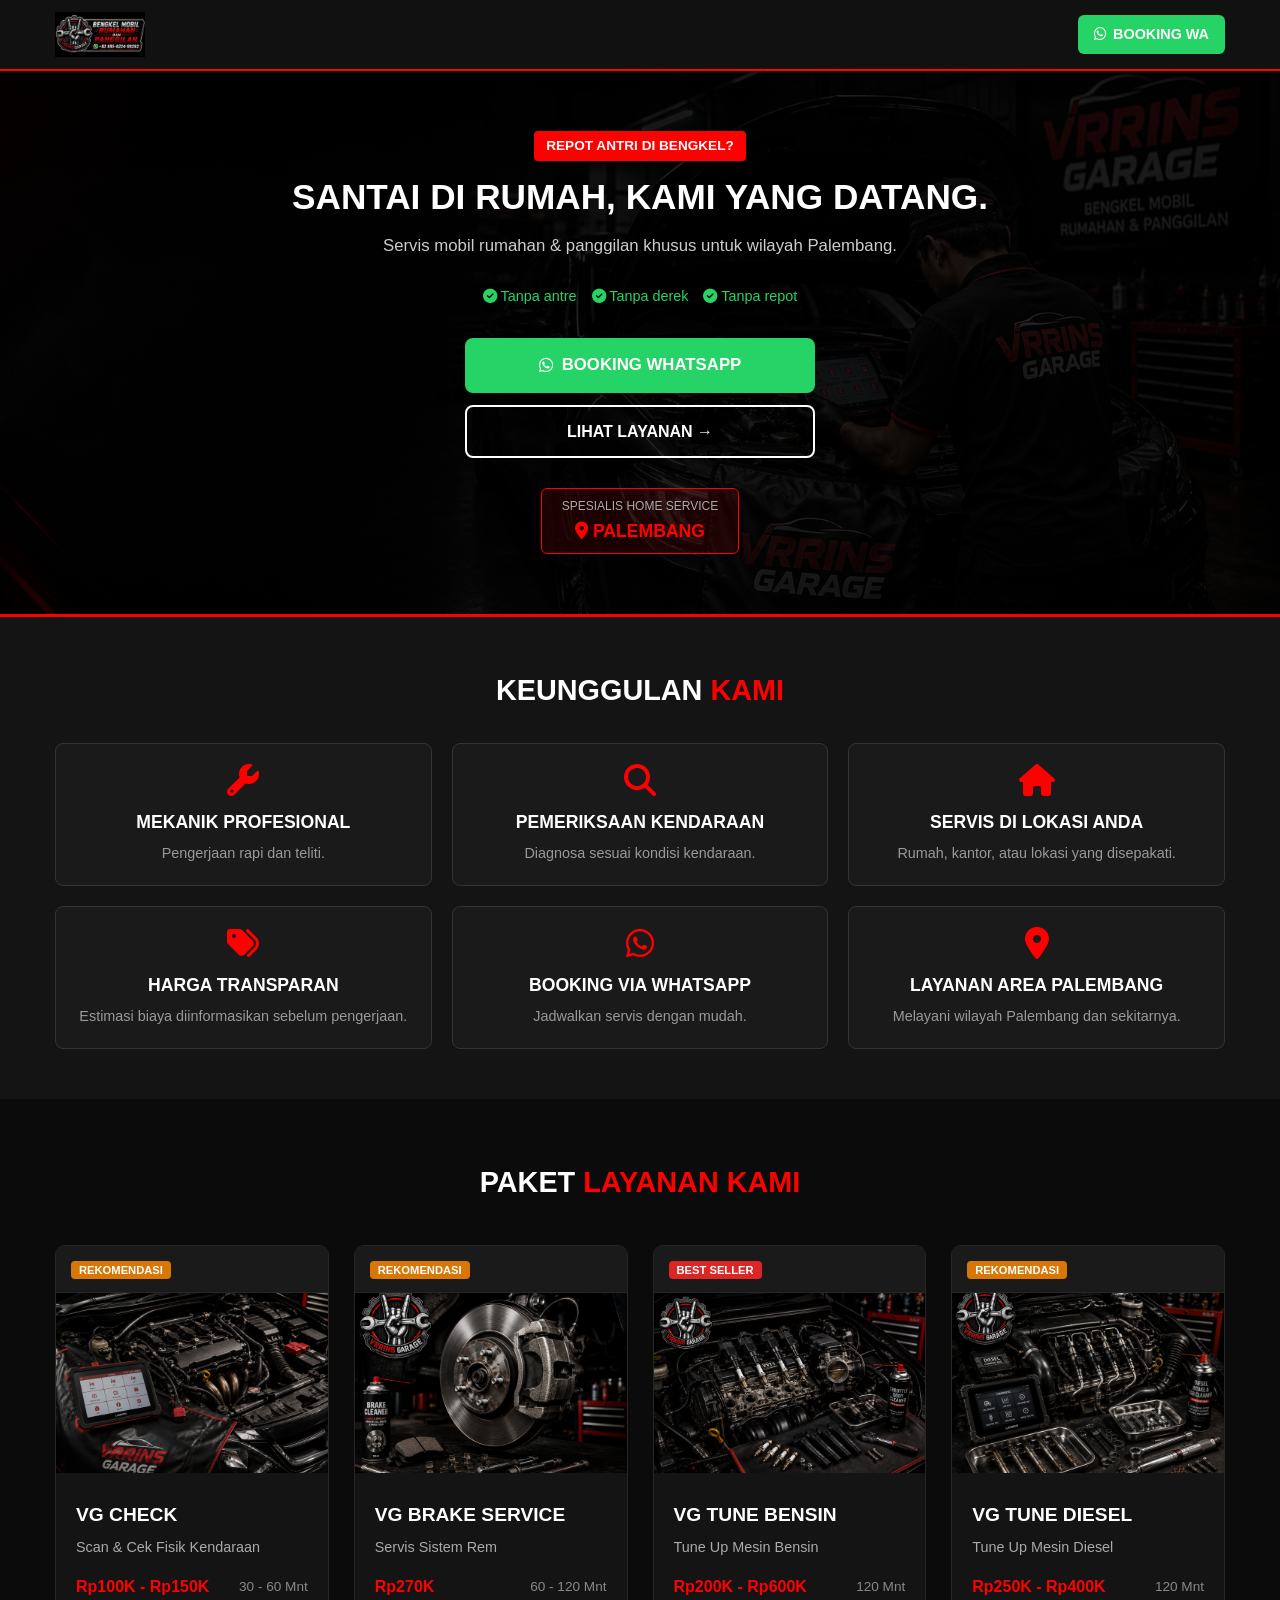
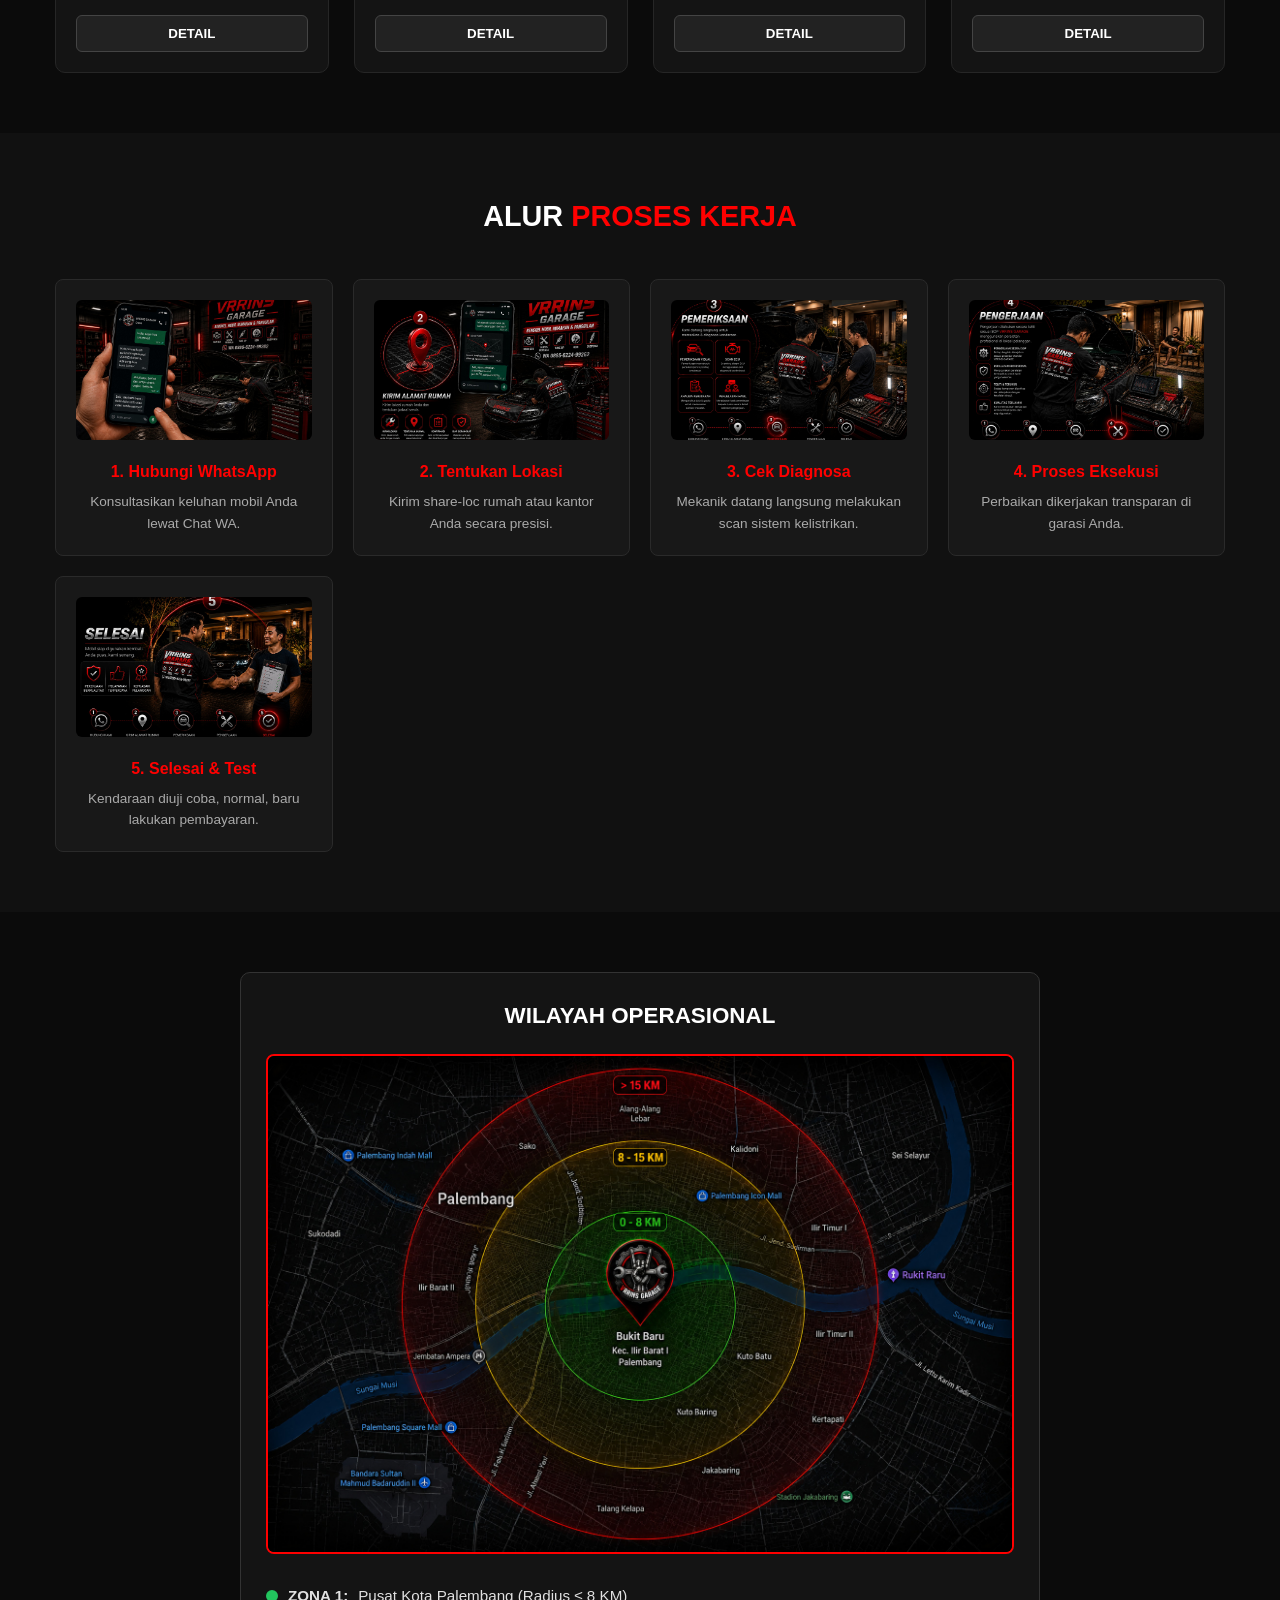
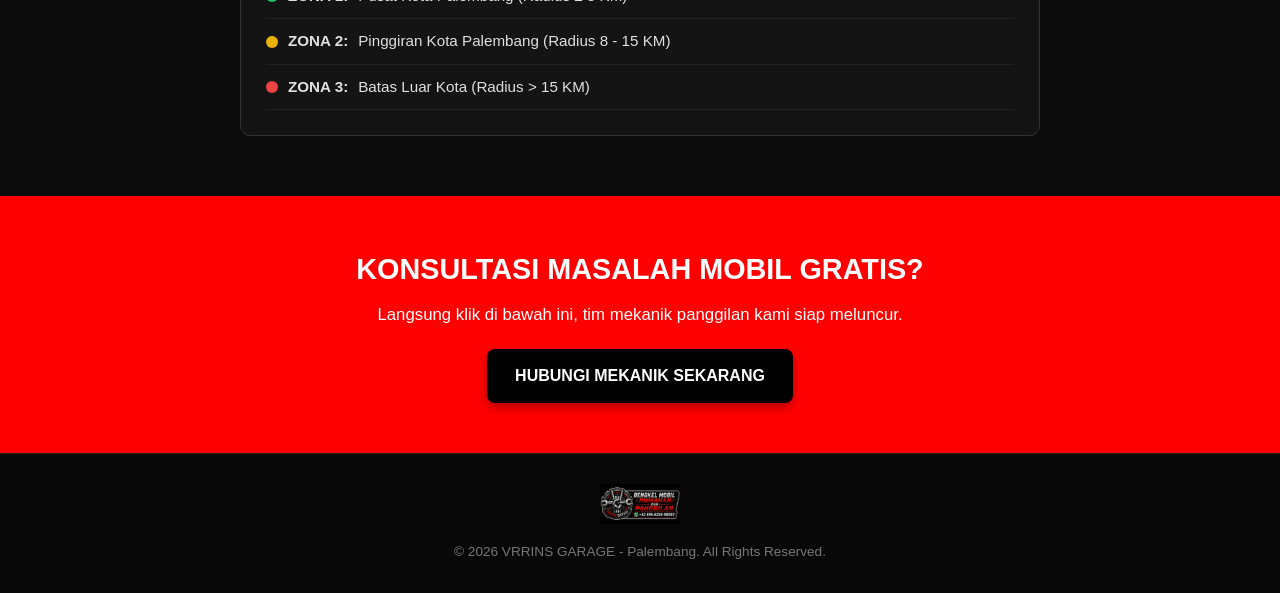
==== index.html @ bb752677 "Add files via upload" ====
<!DOCTYPE html>
<html lang="id">
<head>
    <meta charset="UTF-8">
    <meta name="viewport" content="width=device-width, initial-scale=1.0">
    <title>VRRINS GARAGE - Bengkel Mobil Rumahan & Panggilan Palembang</title>
    <link rel="stylesheet" href="style.css">
    <link rel="stylesheet" href="https://cdnjs.cloudflare.com/ajax/libs/font-awesome/6.4.0/css/all.min.css">
</head>
<body>
    <!-- HEADER -->
    <header>
        <div class="container header-container">
            <img src="logo.png" alt="VRRINS GARAGE" class="logo">
            <a href="https://wa.me/62895622499262?text=Halo%20VRRins%20Garage,%20saya%20mau%20booking%20jadwal%20servis." target="_blank" class="btn-booking-wa"><i class="fab fa-whatsapp"></i> BOOKING WA</a>
        </div>
    </header>

    <!-- HERO SECTION -->
    <section class="hero">
        <div class="container hero-content">
            <span class="badge-hero">REPOT ANTRI DI BENGKEL?</span>
            <h1>SANTAI DI RUMAH, KAMI YANG DATANG.</h1>
            <p>Servis mobil rumahan & panggilan khusus untuk wilayah Palembang.</p>
            <div class="hero-features">
                <span><i class="fas fa-check-circle"></i> Tanpa antre</span>
                <span><i class="fas fa-check-circle"></i> Tanpa derek</span>
                <span><i class="fas fa-check-circle"></i> Tanpa repot</span>
            </div>
            <div class="hero-buttons">
                <a href="https://wa.me/62895622499262?text=Halo%20VRRins%20Garage,%20saya%20mau%20booking%20servis." target="_blank" class="btn-green"><i class="fab fa-whatsapp"></i> BOOKING WHATSAPP</a>
                <a href="#layanan" class="btn-outline">LIHAT LAYANAN &rarr;</a>
            </div>
            <div class="hero-location-badge">
                <small>SPESIALIS HOME SERVICE</small>
                <strong><i class="fas fa-map-marker-alt"></i> PALEMBANG</strong>
            </div>
        </div>
    </section>

    <!-- KEUNGGULAN KAMI -->
    <section class="features-section">
        <div class="container">
            <h2 class="section-title-center">KEUNGGULAN <span>KAMI</span></h2>
                        <div class="features-grid">
                <div class="feature-item"><i class="fas fa-wrench"></i><h3>MEKANIK PROFESIONAL</h3><p>Pengerjaan rapi dan teliti.</p></div>
                <div class="feature-item"><i class="fas fa-search"></i><h3>PEMERIKSAAN KENDARAAN</h3><p>Diagnosa sesuai kondisi kendaraan.</p></div>
                <div class="feature-item"><i class="fas fa-home"></i><h3>SERVIS DI LOKASI ANDA</h3><p>Rumah, kantor, atau lokasi yang disepakati.</p></div>
                <div class="feature-item"><i class="fas fa-tags"></i><h3>HARGA TRANSPARAN</h3><p>Estimasi biaya diinformasikan sebelum pengerjaan.</p></div>
                <div class="feature-item"><i class="fab fa-whatsapp"></i><h3>BOOKING VIA WHATSAPP</h3><p>Jadwalkan servis dengan mudah.</p></div>
                <div class="feature-item"><i class="fas fa-map-marker-alt"></i><h3>LAYANAN AREA PALEMBANG</h3><p>Melayani wilayah Palembang dan sekitarnya.</p></div>
            </div>
        </div>
    </section>
    
    <!-- PAKET LAYANAN KAMI -->
    <section id="layanan" class="services-section">
        <div class="container">
            <div class="section-title"><h2>PAKET <span>LAYANAN KAMI</span></h2></div>
            <div class="services-grid">
                <!-- CARD 1 -->
                <div class="service-card">
                    <div class="card-header"><span class="badge-tag label-recom">REKOMENDASI</span></div>
                    <div class="card-img"><img src="img-scan.jpg" alt="VG CHECK"></div>
                    <div class="card-body">
                        <h3>VG CHECK</h3>
                        <p class="card-desc">Scan & Cek Fisik Kendaraan</p>
                        <div class="card-meta">
                            <span class="price">Rp100K - Rp150K</span>
                            <span class="duration">30 - 60 Mnt</span>
                        </div>
                        <button class="btn-detail" onclick="openModal('modal-check')">DETAIL</button>
                    </div>
                </div>
                <!-- CARD 2 -->
                <div class="service-card">
                    <div class="card-header"><span class="badge-tag label-recom">REKOMENDASI</span></div>
                    <div class="card-img"><img src="img-brake.jpg" alt="VG BRAKE"></div>
                    <div class="card-body">
                        <h3>VG BRAKE SERVICE</h3>
                        <p class="card-desc">Servis Sistem Rem</p>
                        <div class="card-meta">
                            <span class="price">Rp270K</span>
                            <span class="duration">60 - 120 Mnt</span>
                        </div>
                        <button class="btn-detail" onclick="openModal('modal-brake')">DETAIL</button>
                    </div>
                </div>
                <!-- CARD 3 -->
                <div class="service-card">
                    <div class="card-header"><span class="badge-tag label-best">BEST SELLER</span></div>
                    <div class="card-img"><img src="img-tune-bensin.jpg" alt="VG TUNE BENSIN"></div>
                    <div class="card-body">
                        <h3>VG TUNE BENSIN</h3>
                        <p class="card-desc">Tune Up Mesin Bensin</p>
                        <div class="card-meta">
                            <span class="price">Rp200K - Rp600K</span>
                            <span class="duration">120 Mnt</span>
                        </div>
                        <button class="btn-detail" onclick="openModal('modal-tune-bensin')">DETAIL</button>
                    </div>
                </div>
                <!-- CARD 4 -->
                <div class="service-card">
                    <div class="card-header"><span class="badge-tag label-recom">REKOMENDASI</span></div>
                    <div class="card-img"><img src="img-tune-diesel.jpg" alt="VG TUNE DIESEL"></div>
                    <div class="card-body">
                        <h3>VG TUNE DIESEL</h3>
                        <p class="card-desc">Tune Up Mesin Diesel</p>
                        <div class="card-meta">
                            <span class="price">Rp250K - Rp400K</span>
                            <span class="duration">120 Mnt</span>
                        </div>
                        <button class="btn-detail" onclick="openModal('modal-tune-diesel')">DETAIL</button>
                    </div>
                </div>
            </div>
        </div>
    </section>

    <!-- ALUR PROSES KERJA -->
    <section id="cara-kerja" class="workflow-section">
        <div class="container">
            <div class="section-title"><h2>ALUR <span>PROSES KERJA</span></h2></div>
            <div class="workflow-container">
                <div class="workflow-step"><img src="step1.jpg" alt="Hubungi"><h3>1. Hubungi WhatsApp</h3><p>Konsultasikan keluhan mobil Anda lewat Chat WA.</p></div>
                <div class="workflow-step"><img src="step2.jpg" alt="Lokasi"><h3>2. Tentukan Lokasi</h3><p>Kirim share-loc rumah atau kantor Anda secara presisi.</p></div>
                <div class="workflow-step"><img src="step3.jpg" alt="Diagnosa"><h3>3. Cek Diagnosa</h3><p>Mekanik datang langsung melakukan scan sistem kelistrikan.</p></div>
                <div class="workflow-step"><img src="step4.jpg" alt="Pengerjaan"><h3>4. Proses Eksekusi</h3><p>Perbaikan dikerjakan transparan di garasi Anda.</p></div>
                <div class="workflow-step"><img src="step5.jpg" alt="Selesai"><h3>5. Selesai & Test</h3><p>Kendaraan diuji coba, normal, baru lakukan pembayaran.</p></div>
            </div>
        </div>
    </section>

    <!-- WILAYAH OPERASIONAL -->
    <section class="area-section">
        <div class="container">
            <div class="area-box">
                <h3>WILAYAH OPERASIONAL</h3>
                <div class="area-map-container" style="text-align: center; margin-bottom: 20px;">
                    <img src="img-radar.jpg" alt="Peta Radius Operasional" style="max-width: 100%; height: auto; border-radius: 8px; border: 2px solid #ff0000; display: block; margin: 0 auto;">
                </div>
                <ul class="area-list">
                    <li><span class="dot green"></span> <strong>ZONA 1:</strong> Pusat Kota Palembang (Radius &le; 8 KM)</li>
                    <li><span class="dot yellow"></span> <strong>ZONA 2:</strong> Pinggiran Kota Palembang (Radius 8 - 15 KM)</li>
                    <li><span class="dot red"></span> <strong>ZONA 3:</strong> Batas Luar Kota (Radius &gt; 15 KM)</li>
                </ul>
            </div>
        </div>
    </section>

    <!-- CTA BANNER -->
    <section class="cta-banner">
        <div class="container">
            <h2>KONSULTASI MASALAH MOBIL GRATIS?</h2>
            <p>Langsung klik di bawah ini, tim mekanik panggilan kami siap meluncur.</p>
            <a href="https://wa.me/62895622499262?text=Halo%20VRRins%20Garage,%20saya%20mau%20konsultasi%20gratis." target="_blank" class="btn-wa-large">HUBUNGI MEKANIK SEKARANG</a>
        </div>
    </section>

    <!-- FOOTER -->
    <footer>
        <div class="container">
            <img src="logo.png" alt="VRRINS GARAGE" class="footer-logo">
            <p>&copy; 2026 VRRINS GARAGE - Palembang. All Rights Reserved.</p>
        </div>
    </footer>

    <!-- ========================================== -->
    <!-- MODAL POPUP FULL SCREEN (MEMANJANG)        -->
    <!-- ========================================== -->

    <!-- MODAL: VG CHECK -->
    <div id="modal-check" class="custom-modal">
        <div class="modal-dialog">
            <div class="modal-header">
                <span class="modal-tag">VG CHECK</span>
                <h3>VG CHECK</h3>
                <button class="modal-close" onclick="closeModal('modal-check')">&times;</button>
            </div>
            <div class="modal-body">
                <img src="img-scan.jpg" alt="VG Check" class="modal-banner-img">
                <p class="modal-subtitle">Layanan pemeriksaan menyeluruh untuk mengetahui kondisi kendaraan menggunakan scanner diagnostik dan pengecekan visual.</p>
                
                    <!-- Tab Navigasi -->
    <div class="modal-tabs" style="display: grid; grid-template-columns: repeat(3, 1fr); gap: 5px; margin-bottom: 15px;">
        <button class="tab-btn active" onclick="switchTab(this, 'check-info')">INFORMASI</button>
        <button class="tab-btn" onclick="switchTab(this, 'check-include')">CAKUPAN</button>
        <button class="tab-btn" onclick="switchTab(this, 'check-exclude')">TIDAK MASUK</button>
    </div>

    <!-- Tab Konten: INFORMASI -->
    <div id="check-info" class="tab-content active">
        <div class="info-block">
            <h4><i class="fas fa-bullseye"></i> COCOK UNTUK KENDALA:</h4>
            <p style="line-height: 1.6; margin-bottom: 10px;">
                • Lampu Check Engine Menyala / Brebet<br>
                • Tenaga Berkurang / Boros BBM<br>
                • Bunyi Kaki-kaki / Setir Tidak Stabil & Bergetar<br>
                • Rem Kurang Pakem<br>
                • <strong>General Check Up Berkala / Sebelum & Sesudah Perjalanan Jauh</strong><br>
                • <strong>Inspeksi Mobil Bekas Sebelum Dibeli</strong>
            </p>
        </div>
        <div class="info-block" style="background: #e8f5e9; padding: 10px; border-radius: 5px; border-left: 4px solid #2e7d32;">
            <h4 style="color: #2e7d32; margin-bottom: 5px;"><i class="fas fa-gift"></i> OUTPUT YANG DIDAPAT CUSTOMER:</h4>
            <ul class="checklist-items" style="margin: 0; padding-left: 15px;">
                <li><strong>Hasil Scan ECU & Daftar DTC</strong> (Jika ada)</li>
                <li><strong>Laporan Kondisi Fisik</strong> (Mesin, Rem, & Kaki-kaki)</li>
                <li><strong>Estimasi Biaya & Prioritas Perbaikan</strong></li>
                <li><strong>Rekomendasi Servis Berikutnya</strong></li>
            </ul>
        </div>
    </div>

    <!-- Tab Konten: CAKUPAN INSPEKSI -->
    <div id="check-include" class="tab-content">
        <div class="info-block">
            <h4><i class="fas fa-check-circle"></i> 1. PEMERIKSAAN MESIN (ENGINE CARE)</h4>
            <ul class="checklist-items">
                <li><strong>Scan ECU & Sistem Elektrikal:</strong> Pembacaan DTC, Live Data Sensor, Cek Aki, Sistem Charging, & Starter.</li>
                <li><strong>Cek Cairan & Filter:</strong> Oli Mesin, Coolant, Minyak Rem, Power Steering, & Filter Udara.</li>
                <li><strong>Fisik & Kebocoran:</strong> Drive Belt, Selang-selang, Kebocoran Oli/Coolant, Throttle Body (Visual), Koil & Busi (Visual), serta Mounting Mesin.</li>
            </ul>
        </div>
        <div class="info-block">
            <h4><i class="fas fa-check-circle"></i> 2. PEMERIKSAAN SISTEM REM (BRAKE CARE)</h4>
            <ul class="checklist-items">
                <li><strong>Kondisi Komponen:</strong> Ketebalan Kampas Rem (Depan/Belakang), Cakram, Tromol, Kaliper, & Wheel Cylinder.</li>
                <li><strong>Sistem Hidrolis:</strong> Minyak Rem, Selang Rem, Master Rem, Booster Rem (Visual), Kebocoran Sistem, & Rem Parkir.</li>
            </ul>
        </div>
        <div class="info-block">
            <h4><i class="fas fa-check-circle"></i> 3. SUSPENSI & STEERING (UNDERSTEEL CARE)</h4>
            <ul class="checklist-items">
                <li><strong>Komponen Kaki-kaki:</strong> Ball Joint, Tie Rod, Rack End, Long Tie Rod, Stabilizer Link, & Bushing Arm.</li>
                <li><strong>Peredam & Penggerak:</strong> Shock Absorber, Support Shock, Bearing Roda, CV Joint & Boot.</li>
                <li><strong>Kemudi & Roda:</strong> Steering Rack, Power Steering, Pengencangan Mur/Baut Kaki-kaki, Kondisi Fisik Ban, & Analisis Indikasi Bunyi.</li>
            </ul>
        </div>
    </div>

    <!-- Tab Konten: TIDAK TERMASUK -->
    <div id="check-exclude" class="tab-content">
        <div class="info-block">
            <h4><i class="fas fa-times-circle" style="color: #d32f2f;"></i> TIDAK TERMASUK JASA/SPAREPART BERIKUT:</h4>
            <ul class="crosslist-items">
                <li>Perbaikan / Penggantian Sparepart (Kaki-kaki, Shock, Kampas Rem, dll)</li>
                <li>Jasa Servis & Pembersihan (Tune Up, Carbon Clean, Intake, Injektor, Throttle Body)</li>
                <li>Penggantian Cairan (Oli, Minyak Rem, Coolant) atau Filter</li>
                <li>Suku Cadang / Sparepart Pengganti & Biaya Transport (Jika Berlaku)</li>
            </ul>
            <p style="font-size: 11px; color: #777; font-style: italic; margin-top: 10px;">*Paket ini murni merupakan jasa inspeksi, diagnosa komputer, dan pelaporan kondisi menyeluruh.</p>
        </div>
    </div>
                

                <div class="modal-pricing-box">
                    <div>
                        <span class="m-dur">Durasi: 30 - 60 Menit</span>
                        <span class="m-prc">Rp100.000 - Rp150.000</span>
                    </div>
                </div>

                <a href="https://wa.me/62895622499262?text=Halo%20VRRins%20Garage,%20saya%20mau%20booking%20VG%20Check." target="_blank" class="btn-modal-wa"><i class="fab fa-whatsapp"></i> BOOKING VIA WHATSAPP</a>
                <button class="btn-modal-close-action" onclick="closeModal('modal-check')">TUTUP</button>
            </div>
        </div>
    </div>

    <!-- MODAL: VG BRAKE SERVICE -->
    <div id="modal-brake" class="custom-modal">
        <div class="modal-dialog">
            <div class="modal-header">
                <span class="modal-tag">VG BRAKE</span>
                <h3>VG BRAKE SERVICE</h3>
                <button class="modal-close" onclick="closeModal('modal-brake')">&times;</button>
            </div>
            <div class="modal-body">
                <img src="img-brake.jpg" alt="VG Brake Service" class="modal-banner-img">
                <p class="modal-subtitle">Servis sistem pengereman secara profesional untuk memastikan keamanan dan ketahanan pengereman mobil Anda.</p>
                
                <div class="modal-tabs">
                    <button class="tab-btn active" onclick="switchTab(this, 'brake-info')">INFORMASI</button>
                    <button class="tab-btn" onclick="switchTab(this, 'brake-include')">TERMASUK</button>
                    <button class="tab-btn" onclick="switchTab(this, 'brake-exclude')">TIDAK TERMASUK</button>
                </div>

                <div id="brake-info" class="tab-content active">
                    <div class="info-block">
                        <h4><i class="fas fa-car"></i> UNTUK SIAPA?</h4>
                        <p>Mobil yang remnya berbunyi, bergetar saat diinjak, atau sudah lama tidak diservis.</p>
                    </div>
                    <div class="info-block">
                        <h4><i class="fas fa-bullseye"></i> TUJUAN</h4>
                        <p>Mengembalikan performa pengereman agar pakem, responsif, dan aman dikendarai.</p>
                    </div>
                </div>

                <!-- Tab Konten: TERMASUK (VG BRAKE SERVICE) -->
<div id="brake-include" class="tab-content">
    <ul class="checklist-items">
        <li>Pemeriksaan Menyeluruh Sistem Rem</li>
        <li>Service Rem 4 Roda</li>
        <li>Pelumasan Komponen Kaliper & Pin Rem</li>
        <li>Penyetelan Rem Tangan</li>
    </ul>
</div>
                
                
                <div id="brake-exclude" class="tab-content">
                    <ul class="crosslist-items">
                        <li><i class="fas fa-times-circle"></i> Penggantian kampas rem baru (part baru)</li>
                        <li><i class="fas fa-times-circle"></i> Penggantian minyak rem</li>
                        <li><i class="fas fa-times-circle"></i> Bubut piringan cakram</li>
                    </ul>
                </div>

                <div class="modal-pricing-box">
                    <div>
                        <span class="m-dur">Durasi: 60 - 120 Menit</span>
                        <span class="m-prc">Rp270K</span>
                    </div>
                </div>

                <a href="https://wa.me/62895622499262?text=Halo%20VRRins%20Garage,%20saya%20mau%20booking%20VG%20Brake%20Service." target="_blank" class="btn-modal-wa"><i class="fab fa-whatsapp"></i> BOOKING VIA WHATSAPP</a>
                <button class="btn-modal-close-action" onclick="closeModal('modal-brake')">TUTUP</button>
            </div>
        </div>
    </div>

        <!-- MODAL: VG TUNE BENSIN -->
    <div id="modal-tune-bensin" class="custom-modal">
        <div class="modal-dialog">
            <div class="modal-header">
                <span class="modal-tag">VG TUNE BENSIN</span>
                <h3>VG TUNE BENSIN</h3>
                <button class="modal-close" onclick="closeModal('modal-tune-bensin')">&times;</button>
            </div>
            <div class="modal-body">
                    <img id="tune-bensin-banner" src="img-tune-basic.jpg" alt="Tune Up Bensin" class="modal-banner-img">
    <p class="modal-subtitle" style="margin-bottom: 15px; font-weight: bold; color: #333; text-align: center;">PILIH PAKET YANG SESUAI KEBUTUHAN ANDA</p>

    <!-- Tab Navigasi Paket (Susunan 2x2 Rapi di HP) -->
    <div class="modal-tabs" style="display: grid; grid-template-columns: repeat(2, 1fr); gap: 5px; margin-bottom: 15px;">
    <button class="tab-btn active" onclick="switchTab(this, 'tune-basic'); document.getElementById('tune-bensin-banner').src='img-tune-basic.jpg'">VG TUNE BASIC</button>
    <button class="tab-btn" onclick="switchTab(this, 'tune-plus'); document.getElementById('tune-bensin-banner').src='img-tune-plus.jpg'">VG TUNE PLUS <small style="display: block; font-size: 9px; color: #ffcc00; font-weight: bold;">⭐ BEST SELLER</small></button>
    <button class="tab-btn" onclick="switchTab(this, 'tune-pro'); document.getElementById('tune-bensin-banner').src='img-tune-pro.jpg'">VG TUNE PRO</button>
    <button class="tab-btn" onclick="switchTab(this, 'tune-addon'); document.getElementById('tune-bensin-banner').src='img-tune-addon.jpg'">VG ADD-ON</button>
    </div>
                
                
                

                <!-- Konten Paket: VG TUNE BASIC -->
                <div id="tune-basic" class="tab-content active">
                    <div class="info-block">
                        <h4><i class="fas fa-wrench"></i> DESKRIPSI & COCOK UNTUK</h4>
                        <p>Servis berkala dasar mesin untuk mobil dengan kondisi mesin normal, tarikan mulai berat, kurang responsif, atau konsumsi BBM mulai meningkat.</p>
                    </div>
                    <div class="info-block">
                        <h4><i class="fas fa-check-circle"></i> CAKUPAN PENGERJAAN:</h4>
                        <ul class="checklist-items">
                            <li><i class="fas fa-check-circle"></i> <strong>Diagnostik:</strong> Scan ECU awal/akhir, membaca & menghapus kode DTC.</li>
                            <li><i class="fas fa-check-circle"></i> <strong>Pengapian:</strong> Pemeriksaan busi & koil pengapian.</li>
                            <li><i class="fas fa-check-circle"></i> <strong>Sistem Udara:</strong> Cek filter udara & saluran intake, pembersihan throttle body.</li>
                            <li><i class="fas fa-check-circle"></i> <strong>Bahan Bakar:</strong> Cek saringan bensin & cek kebocoran sistem.</li>
                            <li><i class="fas fa-check-circle"></i> <strong>Fluida & Visual:</strong> Cek oli, filter, coolant, minyak rem/steering, air washer, kebocoran mesin, selang vakum, & drive belt.</li>
                            <li><i class="fas fa-check-circle"></i> <strong>Kelistrikan:</strong> Cek kondisi aki, pengisian alternator, & sistem starter.</li>
                            <li><i class="fas fa-check-circle"></i> <strong>Edukasi:</strong> Penjelasan hasil pemeriksaan & rekomendasi perbaikan.</li>
                        </ul>
                    </div>
                    <div class="info-block">
                        <h4><i class="fas fa-times-circle" style="color:#d32f2f;"></i> TIDAK TERMASUK</h4>
                        <p style="font-size: 12px; color: #666;">Penggantian spare part/oli/filter/busi, pembersihan injektor, gurah karbon, pembersihan intake manifold, perbaikan kerusakan, & test drive jarak jauh.</p>
                    </div>
                    <div class="modal-pricing-box">
                        <div>
                            <span class="m-dur">Waktu: ±45–60 Menit</span>
                            <span class="m-prc">Rp200K</span>
                        </div>
                    </div>
                </div>

                <!-- Konten Paket: VG TUNE PLUS -->
                <div id="tune-plus" class="tab-content">
                    <div class="info-block">
                        <h4><i class="fas fa-gas-pump"></i> DESKRIPSI & COCOK UNTUK</h4>
                        <p>Servis berkala ditambah pembersihan sistem udara & bahan bakar. Cocok untuk mesin langsam tidak stabil, pedal gas lambat merespon, atau throttle body kotor.</p>
                    </div>
                    <div class="info-block" style="background: #e8f5e9; padding: 10px; border-radius: 5px; margin-bottom: 10px;">
                        <span style="font-weight: bold; color: #2e7d32;"><i class="fas fa-plus-circle"></i> MENCAKUP SEMUA LAYANAN VG TUNE BASIC</span>
                    </div>
                    <div class="info-block">
                        <h4><i class="fas fa-check-circle"></i> ITEM TAMBAHAN:</h4>
                        <ul class="checklist-items">
                            <li><i class="fas fa-check-circle"></i> <strong>Pembersihan:</strong> Bongkar, bersihkan, & pasang kembali injektor, cek O-ring & saringan injektor.</li>
                            <li><i class="fas fa-check-circle"></i> <strong>Adaptasi & Kalibrasi:</strong> Reset ECU, Idle Learning, & Throttle Learning.</li>
                            <li><i class="fas fa-check-circle"></i> <strong>Pemeriksaan Ekstra:</strong> Cek PCV valve & selang, vacuum leak, air intake hose, & resonator.</li>
                            <li><i class="fas fa-check-circle"></i> <strong>Verifikasi Akhir:</strong> Uji respon pedal gas, kestabilan langsam, & final scan ECU.</li>
                        </ul>
                    </div>
                    <div class="addon-box" style="margin-top: 10px; border: 1px dashed #2e7d32;">
                        <h4 style="color: #2e7d32;"><i class="fas fa-leaf"></i> REKOMENDASI LAYANAN TAMBAHAN (BIASA TERPISAH)</h4>
                        <p style="font-size:12px; margin-bottom:5px;"><strong>Gurah Karbon Mesin (Carbon Cleaner):</strong> +Rp75.000 (Jasa) untuk membersihkan endapan kerak karbon ruang bakar secara optimal (±15-30 mnt). *Biaya cairan dihitung terpisah.</p>
                    </div>
                    <div class="modal-pricing-box">
                        <div>
                            <span class="m-dur">Waktu: ±60–90 Menit</span>
                            <span class="m-prc">Rp250K - Rp350K</span>
                        </div>
                    </div>
                </div>

                <!-- Konten Paket: VG TUNE PRO -->
                <div id="tune-pro" class="tab-content">
                    <div class="info-block">
                        <h4><i class="fas fa-chart-line"></i> DESKRIPSI & COCOK UNTUK</h4>
                        <p>Servis berkala premium dengan analisis scanner mendalam. Sangat cocok untuk mobil yang brebet, kurang bertenaga, indikator Check Engine menyala, BBM boros, atau sulit ditemukan penyebab gangguannya.</p>
                    </div>
                    <div class="info-block" style="background: #e8f5e9; padding: 10px; border-radius: 5px; margin-bottom: 10px;">
                        <span style="font-weight: bold; color: #2e7d32;"><i class="fas fa-plus-circle"></i> MENCAKUP SEMUA LAYANAN VG TUNE PLUS</span>
                    </div>
                    <div class="info-block">
                        <h4><i class="fas fa-laptop-diagnostic"></i> ANALISIS SCANNER MENDALAM & PERFORMA:</h4>
                        <ul class="checklist-items">
                            <li><i class="fas fa-check-circle"></i> <strong>Analisis Live Data:</strong> Fuel Trim, RPM, ECT, IAT, sensor MAF/MAP, sensor O₂, TPS, APP, & Voltase Aki.</li>
                            <li><i class="fas fa-check-circle"></i> <strong>Analisis Performa:</strong> Cek Misfire Counter, Ignition Timing, Injector Balance, & Fuel Pressure Data (jika tersedia).</li>
                            <li><i class="fas fa-check-circle"></i> <strong>Test Drive & Laporan:</strong> Test drive singkat, laporan prioritas perbaikan, edukasi kerusakan, & rekomendasi interval servis selanjutnya.</li>
                        </ul>
                    </div>
                    <div class="modal-pricing-box">
                        <div>
                            <span class="m-dur">Waktu: ±90–150 Menit</span>
                            <span class="m-prc">Rp400K - Rp600K</span>
                        </div>
                    </div>
                </div>

                <!-- Konten Paket: VG ADD-ON -->
                <div id="tune-addon" class="tab-content">
                    <div class="info-block">
                        <h4><i class="fas fa-puzzle-piece"></i> LAYANAN TAMBAHAN (OPSIONAL)</h4>
                        <p>Sempurnakan performa mesin mobil bensin Anda dengan menu lepasan berikut:</p>
                    </div>
                    <div class="addon-box" style="margin-top: 5px;">
                        <ul>
                            <li>
                                <span><strong>Gurah Karbon Mesin (Jasa)</strong><br><small>Pembersihan kerak ruang bakar (15-30 mnt)</small></span> 
                                <strong>Rp75.000*</strong>
                            </li>
                            <li>
                                <span><strong>Pembersihan Intake Manifold</strong><br><small>Belum termasuk gasket & cairan (30-60 mnt)</small></span> 
                                <strong>Rp50K - Rp100K</strong>
                            </li>
                        </ul>
                    </div>
                    <p style="font-size: 10px; color: #888; margin-top: 5px;">*Catatan: Biaya cairan/chemical gurah dihitung terpisah sesuai produk dan pemakaian.</p>
                </div>

                <!-- Catatan Kaki Kebijakan Transparan -->
                <div style="margin-top: 15px; font-size: 11px; color: #666; background: #f9f9f9; padding: 8px; border-radius: 5px; border-left: 3px solid #ffcc00;">
                    <i class="fas fa-info-circle"></i> *Seluruh estimasi harga di atas adalah biaya <strong>JASA SAJA</strong>. Belum termasuk biaya transportasi zona operasional, spare part (busi, filter, dll), dan bahan consumable (cairan pembersih/chemical).
                </div>

                <a href="https://wa.me/62895622499262?text=Halo%20VRRins%20Garage,%20saya%20mau%20booking%20paket%20Tune%20Up%20Mesin%20Bensin." target="_blank" class="btn-modal-wa"><i class="fab fa-whatsapp"></i> BOOKING VIA WHATSAPP</a>
                <button class="btn-modal-close-action" onclick="closeModal('modal-tune-bensin')">TUTUP</button>
            </div> <!-- Tag penutup modal-body -->
        </div> <!-- Tag penutup modal-dialog -->
    </div> <!-- Tag penutup modal utama -->
    

    <!-- MODAL: VG TUNE DIESEL -->
    <div id="modal-tune-diesel" class="custom-modal">
        <div class="modal-dialog">
            <div class="modal-header">
                <span class="modal-tag">VG TUNE DIESEL</span>
                <h3>VG TUNE DIESEL</h3>
                <button class="modal-close" onclick="closeModal('modal-tune-diesel')">&times;</button>
            </div>
            <div class="modal-body">
                <img src="img-tune-diesel.jpg" alt="Tune Up Diesel" class="modal-banner-img">
                <p class="modal-subtitle">Perawatan khusus mesin diesel modern commonrail untuk membersihkan injector dan ruang bakar.</p>
                
                <div class="modal-tabs">
                    <button class="tab-btn active" onclick="switchTab(this, 'td-info')">INFORMASI</button>
                    <button class="tab-btn" onclick="switchTab(this, 'td-include')">TERMASUK</button>
                    <button class="tab-btn" onclick="switchTab(this, 'td-exclude')">TIDAK TERMASUK</button>
                </div>

                <div id="td-info" class="tab-content active">
                    <div class="info-block">
                        <h4><i class="fas fa-car"></i> UNTUK SIAPA?</h4>
                        <p>Mobil diesel (Innova Diesel, Fortuner, Pajero, Hilux, dll) dengan tenaga menurun atau berasap.</p>
                    </div>
                </div>

                <div id="td-include" class="tab-content">
                    <ul class="checklist-items">
                        <li><i class="fas fa-check-circle"></i> Purging Injector Solar</li>
                        <li><i class="fas fa-check-circle"></i> Pembersihan Kerak EGR</li>
                        <li><i class="fas fa-check-circle"></i> Cek Filter Udara & Solar</li>
                        <li><i class="fas fa-check-circle"></i> Scan ECU & Hapus DTC</li>
                    </ul>
                </div>

                <div id="td-exclude" class="tab-content">
                    <ul class="crosslist-items">
                        <li><i class="fas fa-times-circle"></i> Penggantian filter solar baru</li>
                        <li><i class="fas fa-times-circle"></i> Suku cadang</li>
                    </ul>
                </div>

                <div class="modal-pricing-box">
                    <div>
                        <span class="m-dur">Durasi: 120 Menit</span>
                        <span class="m-prc">Rp250.000 - Rp400.000</span>
                    </div>
                </div>

                <a href="https://wa.me/62895622499262?text=Halo%20VRRins%20Garage,%20saya%20mau%20booking%20Tune%20Up%20Diesel." target="_blank" class="btn-modal-wa"><i class="fab fa-whatsapp"></i> BOOKING VIA WHATSAPP</a>
                <button class="btn-modal-close-action" onclick="closeModal('modal-tune-diesel')">TUTUP</button>
            </div>
        </div>
    </div>

    <!-- SCRIPT JAVASCRIPT -->
    <script>
        function openModal(modalId) {
            document.getElementById(modalId).style.display = 'block';
            document.body.style.overflow = 'hidden'; // Disable background scrolling
        }

        function closeModal(modalId) {
            document.getElementById(modalId).style.display = 'none';
            document.body.style.overflow = 'auto'; // Enable scrolling back
        }

        function switchTab(btn, tabId) {
            // Find parent modal body
            const modalBody = btn.closest('.modal-body');
            
            // Remove active from all tabs in this modal
            modalBody.querySelectorAll('.tab-btn').forEach(b => b.classList.remove('active'));
            modalBody.querySelectorAll('.tab-content').forEach(c => c.classList.remove('active'));
            
            // Add active to clicked tab and target content
            btn.classList.add('active');
            modalBody.querySelector('#' + tabId).classList.add('active');
        }

        // Close modal when clicking outside modal-dialog
        window.onclick = function(event) {
            if (event.target.classList.contains('custom-modal')) {
                event.target.style.display = 'none';
                document.body.style.overflow = 'auto';
            }
        }
    </script>
</body>
</html>
---- style.css ----
/* CSS UTAMA VRRINS GARAGE */
* {
    box-sizing: border-box;
    margin: 0;
    padding: 0;
    font-family: 'Segoe UI', Tahoma, Geneva, Verdana, sans-serif;
}

body {
    background-color: #0b0b0b;
    color: #e0e0e0;
    line-height: 1.6;
}

.container {
    width: 100%;
    max-width: 1200px;
    margin: 0 auto;
    padding: 0 15px;
}

/* HEADER */
header {
    background: #111;
    border-bottom: 2px solid #ff0000;
    padding: 12px 0;
    position: sticky;
    top: 0;
    z-index: 999;
}

.header-container {
    display: flex;
    justify-content: space-between;
    align-items: center;
}

.logo {
    height: 45px;
}

.btn-booking-wa {
    background: #25d366;
    color: #fff;
    padding: 8px 16px;
    border-radius: 6px;
    text-decoration: none;
    font-weight: bold;
    font-size: 0.9rem;
    display: flex;
    align-items: center;
    gap: 6px;
}

/* HERO SECTION */
.hero {
    background: linear-gradient(rgba(0,0,0,0.85), rgba(0,0,0,0.85)), url('hero-bg.png');
    background-size: cover;
    background-position: center;
    text-align: center;
    padding: 60px 20px;
    border-bottom: 3px solid #ff0000;
}

.badge-hero {
    background: #ff0000;
    color: #fff;
    padding: 4px 12px;
    font-size: 0.85rem;
    font-weight: bold;
    border-radius: 4px;
    display: inline-block;
    margin-bottom: 15px;
}

.hero h1 {
    font-size: 2.2rem;
    color: #fff;
    margin-bottom: 15px;
    line-height: 1.2;
}

.hero p {
    color: #ccc;
    font-size: 1.05rem;
    margin-bottom: 25px;
}

.hero-features {
    display: flex;
    justify-content: center;
    gap: 15px;
    margin-bottom: 30px;
    flex-wrap: wrap;
    font-size: 0.9rem;
    color: #25d366;
}

.hero-buttons {
    display: flex;
    flex-direction: column;
    gap: 12px;
    max-width: 350px;
    margin: 0 auto 30px auto;
}

.btn-green {
    background: #25d366;
    color: #fff;
    padding: 14px;
    border-radius: 8px;
    text-decoration: none;
    font-weight: bold;
    display: flex;
    align-items: center;
    justify-content: center;
    gap: 8px;
    font-size: 1.05rem;
}

.btn-outline {
    background: transparent;
    color: #fff;
    border: 2px solid #fff;
    padding: 12px;
    border-radius: 8px;
    text-decoration: none;
    font-weight: bold;
}

.hero-location-badge {
    border: 1px solid #ff0000;
    display: inline-block;
    padding: 8px 20px;
    border-radius: 6px;
    background: rgba(255,0,0,0.1);
}

.hero-location-badge small {
    display: block;
    color: #aaa;
    font-size: 0.75rem;
}

.hero-location-badge strong {
    color: #ff0000;
    font-size: 1.1rem;
}

/* KEUNGGULAN */
.features-section {
    padding: 50px 0;
    background: #141414;
}

.section-title-center {
    text-align: center;
    font-size: 1.8rem;
    margin-bottom: 30px;
    color: #fff;
}

.section-title-center span {
    color: #ff0000;
}

.features-grid {
    display: grid;
    grid-template-columns: repeat(auto-fit, minmax(280px, 1fr));
    gap: 20px;
}

.feature-item {
    background: #1a1a1a;
    border: 1px solid #333;
    padding: 20px;
    border-radius: 8px;
    text-align: center;
}

.feature-item i {
    font-size: 2rem;
    color: #ff0000;
    margin-bottom: 12px;
}

.feature-item h3 {
    font-size: 1.1rem;
    color: #fff;
    margin-bottom: 6px;
}

.feature-item p {
    color: #999;
    font-size: 0.9rem;
}

/* LAYANAN SECTION */
.services-section {
    padding: 60px 0;
    background: #0b0b0b;
}

.section-title {
    text-align: center;
    margin-bottom: 40px;
}

.section-title h2 {
    font-size: 1.8rem;
    color: #fff;
}

.section-title span {
    color: #ff0000;
}

.services-grid {
    display: grid;
    grid-template-columns: repeat(auto-fit, minmax(260px, 1fr));
    gap: 25px;
}

.service-card {
    background: #141414;
    border: 1px solid #262626;
    border-radius: 10px;
    overflow: hidden;
    display: flex;
    flex-direction: column;
}

.card-header {
    padding: 10px 15px;
    background: #1a1a1a;
    border-bottom: 1px solid #262626;
}

.badge-tag {
    font-size: 0.7rem;
    font-weight: bold;
    padding: 3px 8px;
    border-radius: 4px;
    color: #fff;
}

.label-popular { background: #ff0000; }
.label-recom { background: #d97706; }
.label-best { background: #dc2626; }
.label-premium { background: #7c3aed; }

.card-img img {
    width: 100%;
    height: 180px;
    object-fit: cover;
}

.card-body {
    padding: 20px;
    display: flex;
    flex-direction: column;
    flex-grow: 1;
}

.card-body h3 {
    font-size: 1.2rem;
    color: #fff;
    margin-bottom: 5px;
}

.card-desc {
    color: #aaa;
    font-size: 0.9rem;
    margin-bottom: 15px;
    flex-grow: 1;
}

.card-meta {
    display: flex;
    justify-content: space-between;
    align-items: center;
    margin-bottom: 15px;
    font-size: 0.85rem;
}

.price {
    color: #ff0000;
    font-weight: bold;
    font-size: 1rem;
}

.duration {
    color: #888;
}

.btn-detail {
    background: #222;
    color: #fff;
    border: 1px solid #444;
    padding: 10px;
    border-radius: 6px;
    font-weight: bold;
    cursor: pointer;
    transition: 0.2s;
}

.btn-detail:hover {
    background: #ff0000;
    border-color: #ff0000;
}

/* WORKFLOW SECTION */
.workflow-section {
    padding: 60px 0;
    background: #111;
}

.workflow-container {
    display: grid;
    grid-template-columns: repeat(auto-fit, minmax(220px, 1fr));
    gap: 20px;
}

.workflow-step {
    background: #181818;
    border: 1px solid #2a2a2a;
    padding: 20px;
    border-radius: 8px;
    text-align: center;
}

.workflow-step img {
    width: 100%;
    height: 140px;
    object-fit: cover;
    border-radius: 6px;
    margin-bottom: 12px;
}

.workflow-step h3 {
    color: #ff0000;
    font-size: 1rem;
    margin-bottom: 6px;
}

.workflow-step p {
    color: #aaa;
    font-size: 0.85rem;
}

/* AREA SECTION */
.area-section {
    padding: 60px 0;
    background: #0b0b0b;
}

.area-box {
    background: #141414;
    border: 1px solid #333;
    padding: 25px;
    border-radius: 10px;
    max-width: 800px;
    margin: 0 auto;
}

.area-box h3 {
    text-align: center;
    color: #fff;
    margin-bottom: 20px;
    font-size: 1.4rem;
}

.area-list {
    list-style: none;
    margin-top: 20px;
}

.area-list li {
    padding: 10px 0;
    border-bottom: 1px solid #222;
    display: flex;
    align-items: center;
    gap: 10px;
    font-size: 0.95rem;
}

.dot {
    height: 12px;
    width: 12px;
    border-radius: 50%;
    display: inline-block;
}

.dot.green { background: #22c55e; }
.dot.yellow { background: #eab308; }
.dot.red { background: #ef4444; }

/* CTA BANNER */
.cta-banner {
    background: #ff0000;
    padding: 50px 20px;
    text-align: center;
    color: #fff;
}

.cta-banner h2 {
    font-size: 1.8rem;
    margin-bottom: 10px;
}

.cta-banner p {
    margin-bottom: 20px;
    font-size: 1.05rem;
}

.btn-wa-large {
    background: #000;
    color: #fff;
    padding: 14px 28px;
    border-radius: 8px;
    text-decoration: none;
    font-weight: bold;
    display: inline-block;
    box-shadow: 0 4px 10px rgba(0,0,0,0.3);
}

/* FOOTER */
footer {
    background: #080808;
    padding: 30px 0;
    text-align: center;
    border-top: 1px solid #222;
}

.footer-logo {
    height: 40px;
    margin-bottom: 10px;
}

footer p {
    color: #777;
    font-size: 0.85rem;
}

/* ========================================== */
/* CUSTOM MODAL STYLES (FULL SCREEN MEMANJANG)*/
/* ========================================== */
.custom-modal {
    display: none;
    position: fixed;
    z-index: 9999;
    left: 0;
    top: 0;
    width: 100%;
    height: 100%;
    overflow-y: auto;
    background-color: rgba(0,0,0,0.85);
    backdrop-filter: blur(5px);
}

.modal-dialog {
    background-color: #141414;
    margin: 20px auto;
    width: 95%;
    max-width: 600px;
    border-radius: 12px;
    border: 1px solid #333;
    overflow: hidden;
    box-shadow: 0 10px 30px rgba(0,0,0,0.8);
    animation: modalSlide 0.3s ease;
}

@keyframes modalSlide {
    from { transform: translateY(-50px); opacity: 0; }
    to { transform: translateY(0); opacity: 1; }
}

.modal-header {
    background: #1a1a1a;
    padding: 15px 20px;
    display: flex;
    align-items: center;
    justify-content: space-between;
    border-bottom: 1px solid #262626;
    position: relative;
}

.modal-tag {
    background: #ff0000;
    color: #fff;
    font-size: 0.65rem;
    font-weight: bold;
    padding: 2px 6px;
    border-radius: 3px;
    position: absolute;
    top: 6px;
    left: 20px;
}

.modal-header h3 {
    color: #fff;
    font-size: 1.2rem;
    margin-top: 8px;
}

.modal-close {
    background: none;
    border: none;
    color: #aaa;
    font-size: 1.8rem;
    cursor: pointer;
}

.modal-close:hover {
    color: #fff;
}

.modal-body {
    padding: 20px;
}

.modal-banner-img {
    width: 100%;
    height: 220px;
    object-fit: cover;
    border-radius: 8px;
    margin-bottom: 15px;
}

.modal-subtitle {
    color: #ccc;
    font-size: 0.95rem;
    margin-bottom: 20px;
}

/* Modal Tabs */
.modal-tabs {
    display: flex;
    background: #1a1a1a;
    border-radius: 6px;
    padding: 4px;
    margin-bottom: 20px;
}

.tab-btn {
    flex: 1;
    background: none;
    border: none;
    color: #aaa;
    padding: 10px 5px;
    font-size: 0.8rem;
    font-weight: bold;
    cursor: pointer;
    border-radius: 4px;
    transition: 0.2s;
}

.tab-btn.active {
    background: #ff0000;
    color: #fff;
}

.tab-content {
    display: none;
}

.tab-content.active {
    display: block;
}

.info-block {
    background: #1a1a1a;
    border: 1px solid #262626;
    padding: 12px 15px;
    border-radius: 6px;
    margin-bottom: 12px;
}

.info-block h4 {
    color: #fff;
    font-size: 0.95rem;
    margin-bottom: 5px;
    display: flex;
    align-items: center;
    gap: 8px;
}

.info-block h4 i {
    color: #ff0000;
}

.info-block p {
    color: #aaa;
    font-size: 0.85rem;
}

.addon-box {
    background: #1c1c1c;
    border: 1px dashed #444;
    padding: 15px;
    border-radius: 6px;
    margin-top: 15px;
}

.addon-box h4 {
    color: #fff;
    font-size: 0.9rem;
    margin-bottom: 10px;
}

.addon-box ul {
    list-style: none;
}

.addon-box li {
    display: flex;
    justify-content: space-between;
    font-size: 0.85rem;
    padding: 6px 0;
    border-bottom: 1px solid #262626;
    color: #ccc;
}

.addon-box li strong {
    color: #ff0000;
}

.checklist-items, .crosslist-items {
    list-style: none;
}

.checklist-items li {
    color: #22c55e;
    font-size: 0.9rem;
    padding: 8px 0;
    border-bottom: 1px solid #1f1f1f;
    display: flex;
    align-items: center;
    gap: 10px;
}

.crosslist-items li {
    color: #ef4444;
    font-size: 0.9rem;
    padding: 8px 0;
    border-bottom: 1px solid #1f1f1f;
    display: flex;
    align-items: center;
    gap: 10px;
}

.modal-pricing-box {
    background: #181818;
    border: 1px solid #333;
    padding: 15px;
    border-radius: 6px;
    margin: 20px 0 15px 0;
    display: flex;
    justify-content: space-between;
    align-items: center;
}

.m-dur {
    display: block;
    color: #888;
    font-size: 0.8rem;
}

.m-prc {
    color: #ff0000;
    font-weight: bold;
    font-size: 1.1rem;
}

.btn-modal-wa {
    background: #25d366;
    color: #fff;
    display: block;
    text-align: center;
    padding: 12px;
    border-radius: 6px;
    text-decoration: none;
    font-weight: bold;
    font-size: 0.95rem;
    margin-bottom: 10px;
}

.btn-modal-close-action {
    background: transparent;
    color: #aaa;
    border: 1px solid #444;
    width: 100%;
    padding: 10px;
    border-radius: 6px;
    font-weight: bold;
    cursor: pointer;
}

.btn-modal-close-action:hover {
    background: #333;
    color: #fff;
}
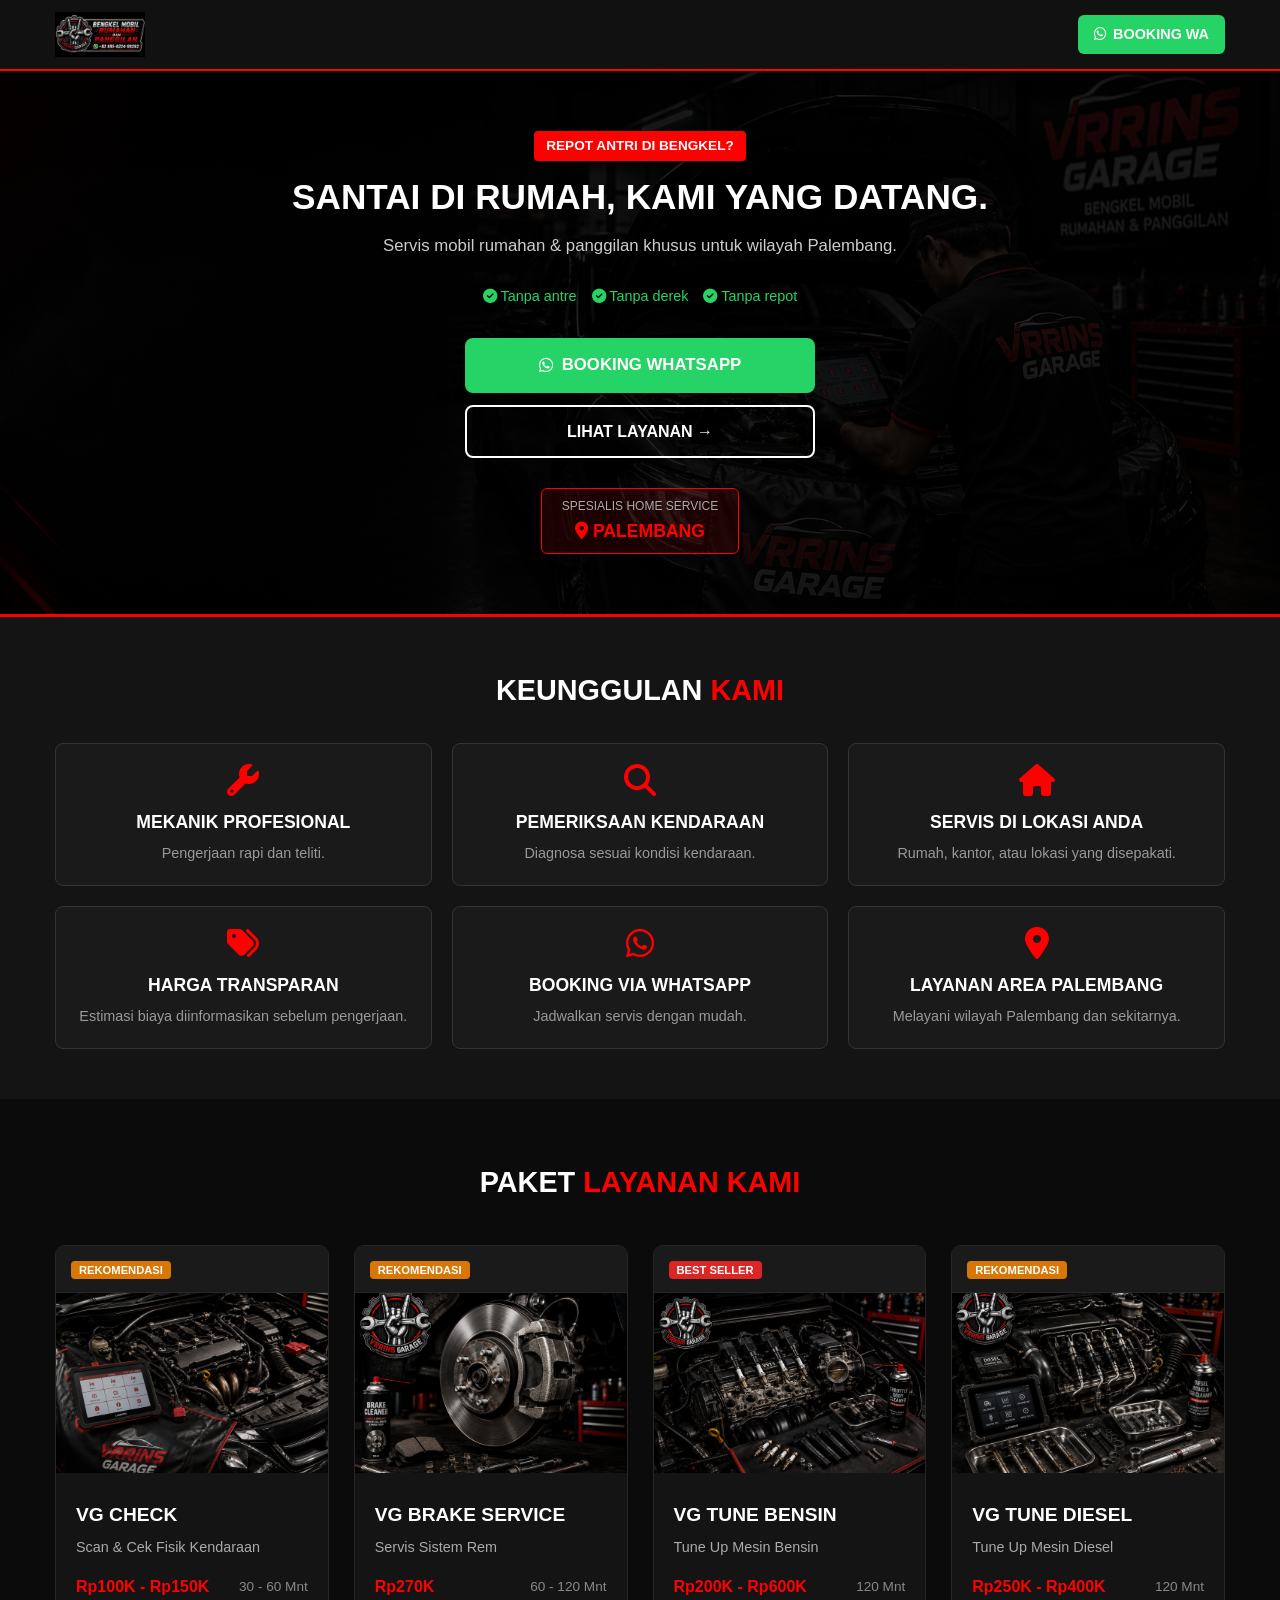
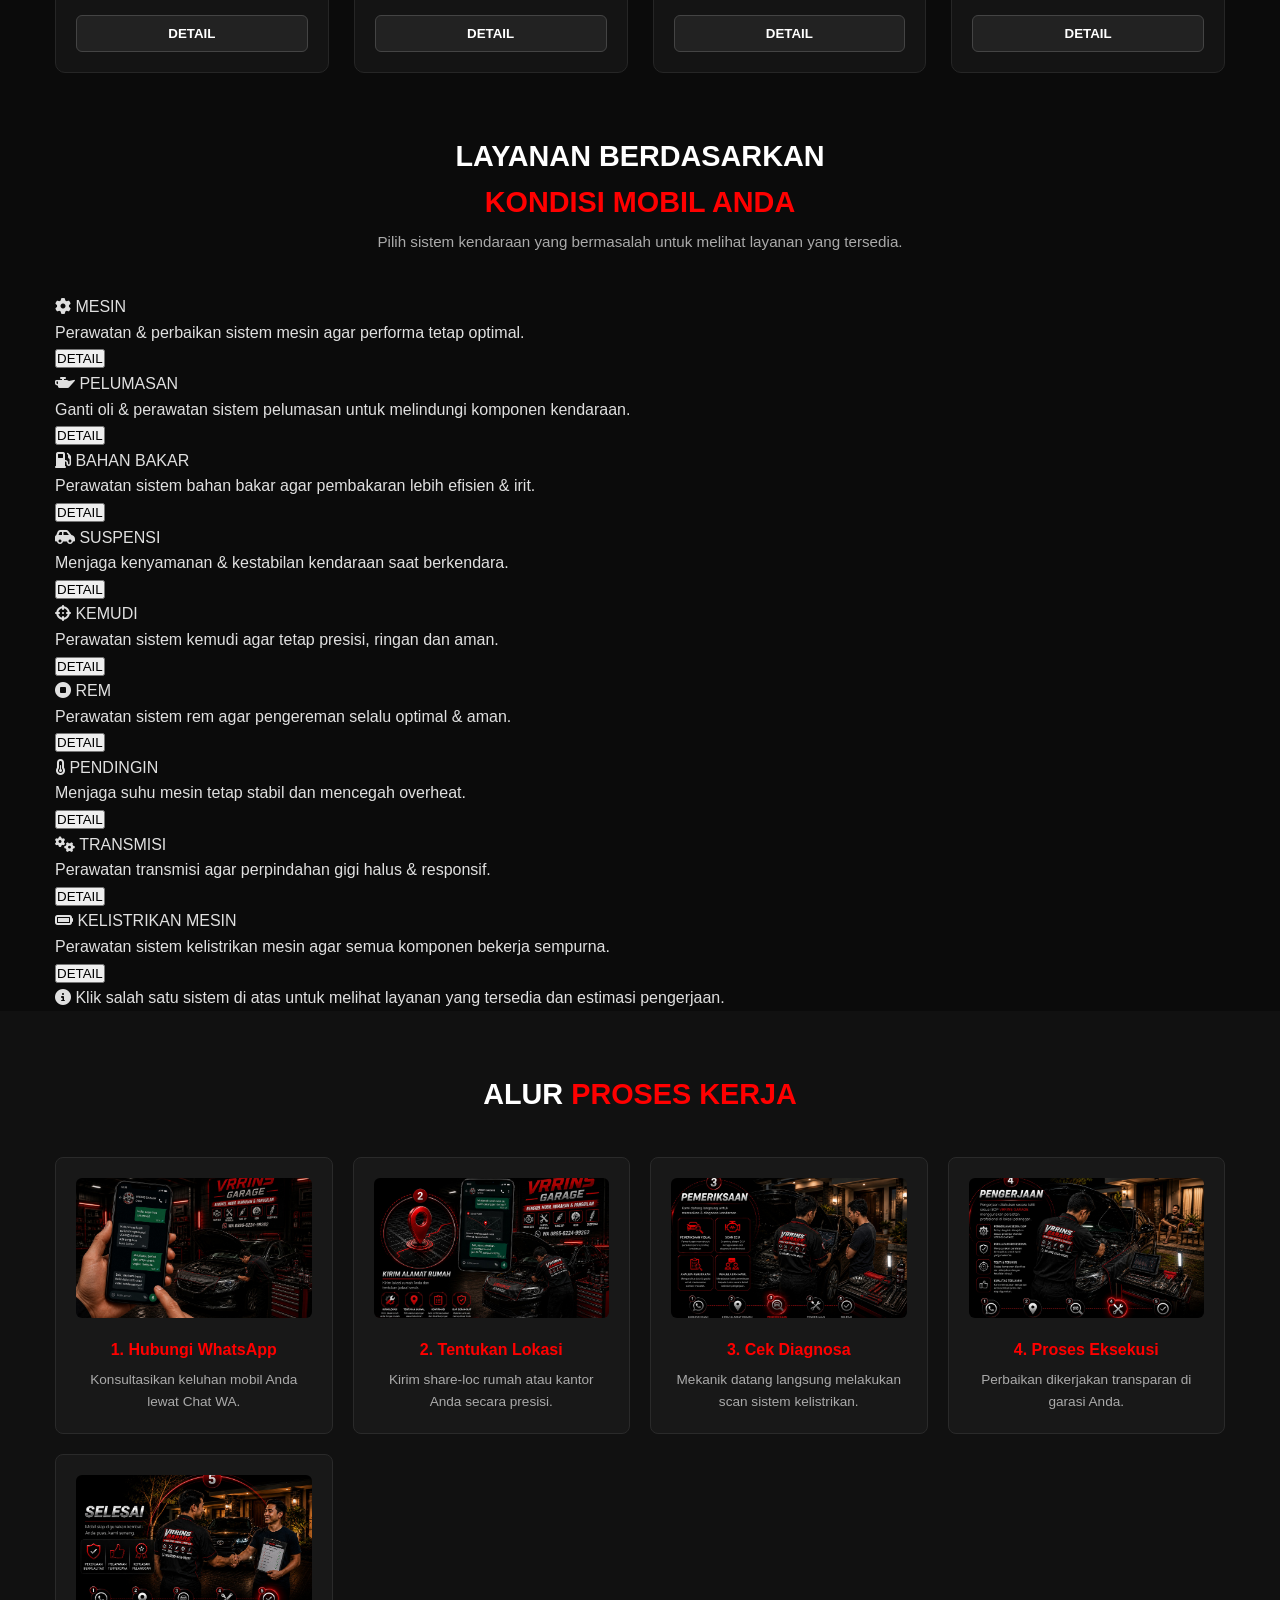
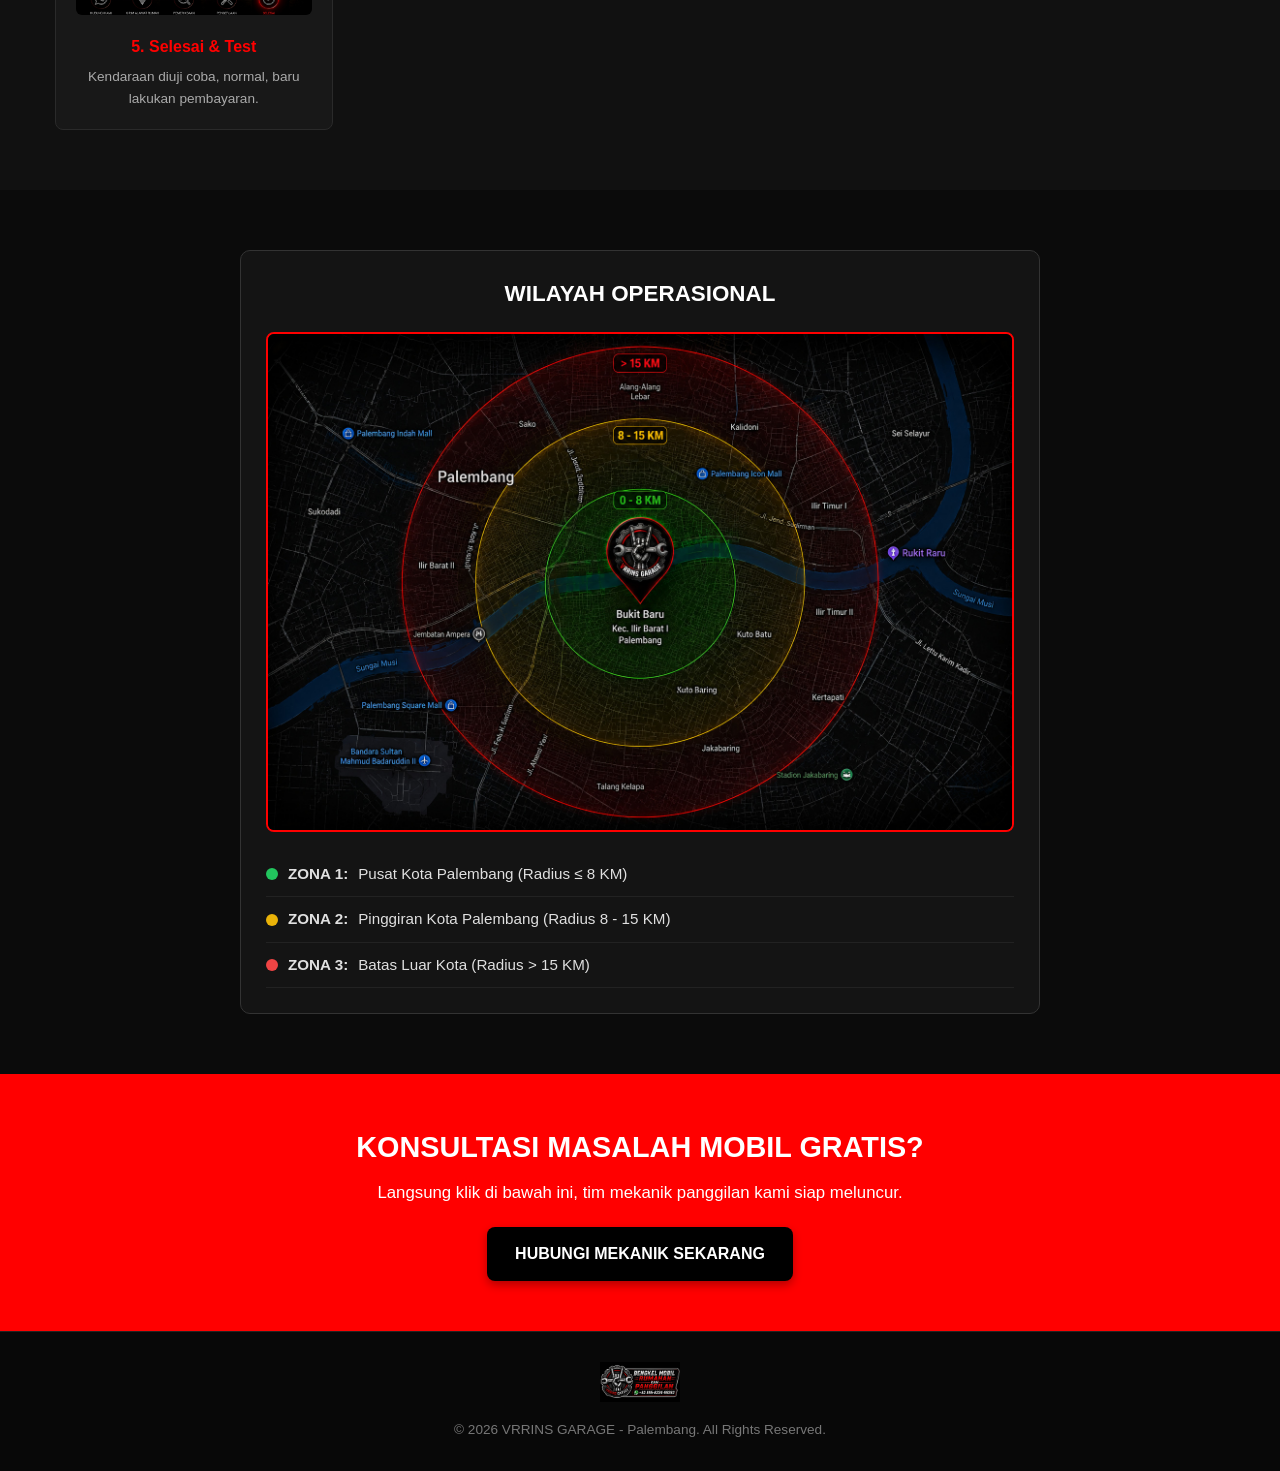
==== commit 0db1e305: "Update index.html" ====
--- a/index.html
+++ b/index.html
@@ -117,7 +117,182 @@
             </div>
         </div>
     </section>
-
+<!-- SECTION LAYANAN BERDASARKAN KONDISI MOBIL ANDA -->
+<section id="kondisi-mobil" class="system-section">
+    <div class="container">
+        <div class="section-title">
+            <h2>LAYANAN BERDASARKAN <br><span style="color: #ff0000;">KONDISI MOBIL ANDA</span></h2>
+            <p style="color: #aaa; font-size: 0.95rem; margin-top: 5px;">Pilih sistem kendaraan yang bermasalah untuk melihat layanan yang tersedia.</p>
+        </div>
+
+        <!-- GRID 3x3 SISTEM KENDARAAN -->
+        <div class="system-grid-3x3">
+            <!-- 1. MESIN -->
+            <div class="sys-card sys-mesin" onclick="openSystemModal('mesin')">
+                <div class="sys-header"><i class="fas fa-cog"></i> MESIN</div>
+                <div class="sys-body">
+                    <p>Perawatan & perbaikan sistem mesin agar performa tetap optimal.</p>
+                    <button class="btn-sys-detail">DETAIL</button>
+                </div>
+                <div class="sys-bg-img" style="background-image: url('img-sys-mesin.jpg');"></div>
+            </div>
+
+            <!-- 2. PELUMASAN -->
+            <div class="sys-card sys-pelumasan" onclick="openSystemModal('pelumasan')">
+                <div class="sys-header"><i class="fas fa-oil-can"></i> PELUMASAN</div>
+                <div class="sys-body">
+                    <p>Ganti oli & perawatan sistem pelumasan untuk melindungi komponen kendaraan.</p>
+                    <button class="btn-sys-detail">DETAIL</button>
+                </div>
+                <div class="sys-bg-img" style="background-image: url('img-sys-pelumasan.jpg');"></div>
+            </div>
+
+            <!-- 3. BAHAN BAKAR -->
+            <div class="sys-card sys-bensin" onclick="openSystemModal('bahan_bakar')">
+                <div class="sys-header"><i class="fas fa-gas-pump"></i> BAHAN BAKAR</div>
+                <div class="sys-body">
+                    <p>Perawatan sistem bahan bakar agar pembakaran lebih efisien & irit.</p>
+                    <button class="btn-sys-detail">DETAIL</button>
+                </div>
+                <div class="sys-bg-img" style="background-image: url('img-sys-bensin.jpg');"></div>
+            </div>
+
+            <!-- 4. SUSPENSI -->
+            <div class="sys-card sys-suspensi" onclick="openSystemModal('suspensi')">
+                <div class="sys-header"><i class="fas fa-car-side"></i> SUSPENSI</div>
+                <div class="sys-body">
+                    <p>Menjaga kenyamanan & kestabilan kendaraan saat berkendara.</p>
+                    <button class="btn-sys-detail">DETAIL</button>
+                </div>
+                <div class="sys-bg-img" style="background-image: url('img-sys-suspensi.jpg');"></div>
+            </div>
+
+            <!-- 5. KEMUDI -->
+            <div class="sys-card sys-kemudi" onclick="openSystemModal('kemudi')">
+                <div class="sys-header"><i class="fas fa-crosshairs"></i> KEMUDI</div>
+                <div class="sys-body">
+                    <p>Perawatan sistem kemudi agar tetap presisi, ringan dan aman.</p>
+                    <button class="btn-sys-detail">DETAIL</button>
+                </div>
+                <div class="sys-bg-img" style="background-image: url('img-sys-kemudi.jpg');"></div>
+            </div>
+
+            <!-- 6. REM -->
+            <div class="sys-card sys-rem" onclick="openSystemModal('rem')">
+                <div class="sys-header"><i class="fas fa-stop-circle"></i> REM</div>
+                <div class="sys-body">
+                    <p>Perawatan sistem rem agar pengereman selalu optimal & aman.</p>
+                    <button class="btn-sys-detail">DETAIL</button>
+                </div>
+                <div class="sys-bg-img" style="background-image: url('img-sys-rem.jpg');"></div>
+            </div>
+
+            <!-- 7. PENDINGIN -->
+            <div class="sys-card sys-pendingin" onclick="openSystemModal('pendingin')">
+                <div class="sys-header"><i class="fas fa-thermometer-half"></i> PENDINGIN</div>
+                <div class="sys-body">
+                    <p>Menjaga suhu mesin tetap stabil dan mencegah overheat.</p>
+                    <button class="btn-sys-detail">DETAIL</button>
+                </div>
+                <div class="sys-bg-img" style="background-image: url('img-sys-pendingin.jpg');"></div>
+            </div>
+
+            <!-- 8. TRANSMISI -->
+            <div class="sys-card sys-transmisi" onclick="openSystemModal('transmisi')">
+                <div class="sys-header"><i class="fas fa-cogs"></i> TRANSMISI</div>
+                <div class="sys-body">
+                    <p>Perawatan transmisi agar perpindahan gigi halus & responsif.</p>
+                    <button class="btn-sys-detail">DETAIL</button>
+                </div>
+                <div class="sys-bg-img" style="background-image: url('img-sys-transmisi.jpg');"></div>
+            </div>
+
+            <!-- 9. KELISTRIKAN MESIN -->
+            <div class="sys-card sys-kelistrikan" onclick="openSystemModal('kelistrikan')">
+                <div class="sys-header"><i class="fas fa-battery-full"></i> KELISTRIKAN MESIN</div>
+                <div class="sys-body">
+                    <p>Perawatan sistem kelistrikan mesin agar semua komponen bekerja sempurna.</p>
+                    <button class="btn-sys-detail">DETAIL</button>
+                </div>
+                <div class="sys-bg-img" style="background-image: url('img-sys-kelistrikan.jpg');"></div>
+            </div>
+        </div>
+
+        <div class="sys-info-note">
+            <i class="fas fa-info-circle"></i> Klik salah satu sistem di atas untuk melihat layanan yang tersedia dan estimasi pengerjaan.
+        </div>
+    </div>
+</section>
+
+<!-- MODAL POPUP SYSTEM (FLOW BERTINGKAT STEP 1 - 4) -->
+<div id="system-dynamic-modal" class="custom-modal">
+    <div class="modal-dialog sys-modal-dialog">
+        <button class="modal-close" onclick="closeSystemModal()">&times;</button>
+        
+        <!-- STEP 1: PILIH KATEGORI (Perawatan, Penggantian, Perbaikan) -->
+        <div id="sys-step-1" class="sys-step-content active">
+            <div class="sys-modal-header">
+                <div class="sys-title-icon"><i id="step1-icon" class="fas fa-cog"></i> <span id="step1-title">MESIN</span></div>
+                <p id="step1-desc">Perawatan & Perbaikan Sistem Mesin</p>
+            </div>
+            <div class="sys-banner-image" id="step1-banner"></div>
+            <p class="sys-label-choose">Pilih kategori layanan</p>
+            <div class="sys-cat-list" id="step1-cat-list">
+                <!-- Injected via JavaScript -->
+            </div>
+        </div>
+
+        <!-- STEP 2: PILIH LAYANAN -->
+        <div id="sys-step-2" class="sys-step-content">
+            <button class="btn-sys-back" onclick="goToSysStep(1)"><i class="fas fa-arrow-left"></i> Kembali ke Sistem</button>
+            <div class="sys-sub-header">
+                <h4 id="step2-cat-title">PENGGANTIAN KOMPONEN MESIN</h4>
+            </div>
+            <div class="sys-items-list" id="step2-items-list">
+                <!-- Injected via JavaScript -->
+            </div>
+            <button class="btn-sys-back-bottom" onclick="goToSysStep(1)"><i class="fas fa-arrow-left"></i> Kembali ke Sistem</button>
+        </div>
+
+        <!-- STEP 3 & 4: DETAIL LAYANAN -->
+        <div id="sys-step-3" class="sys-step-content">
+            <button class="btn-sys-back" onclick="goToSysStep(2)"><i class="fas fa-arrow-left"></i> Kembali ke Kategori</button>
+            <h3 class="sys-item-detail-title" id="step3-title">GANTI TIMING BELT</h3>
+            
+            <div class="sys-detail-banner" id="step3-banner"></div>
+
+            <div class="sys-detail-meta">
+                <div class="meta-row">
+                    <span><i class="fas fa-wallet"></i> ESTIMASI BIAYA</span>
+                    <strong id="step3-price" style="color: #ff0000;">Rp275K - Rp460K</strong>
+                </div>
+                <div class="meta-row">
+                    <span><i class="fas fa-clock"></i> ESTIMASI WAKTU</span>
+                    <strong id="step3-time">180 - 300 Menit</strong>
+                </div>
+                <div class="meta-row">
+                    <span><i class="fas fa-car"></i> TERGANTUNG</span>
+                    <strong id="step3-note">Jenis Kendaraan</strong>
+                </div>
+            </div>
+
+            <div class="sys-detail-includes">
+                <h4>MELIPUTI:</h4>
+                <ul id="step3-includes-list">
+                    <!-- Injected via JavaScript -->
+                </ul>
+            </div>
+
+            <div class="sys-detail-disclaimer">
+                <i class="fas fa-info-circle"></i> <span><strong>Catatan:</strong> Estimasi biaya & waktu dapat berubah tergantung jenis kendaraan dan kondisi.</span>
+            </div>
+
+            <a id="step3-wa-btn" href="#" target="_blank" class="btn-modal-wa"><i class="fab fa-whatsapp"></i> BOOKING VIA WHATSAPP</a>
+            <button class="btn-modal-close-action" onclick="closeSystemModal()">TUTUP</button>
+        </div>
+
+    </div>
+</div>
     <!-- ALUR PROSES KERJA -->
     <section id="cara-kerja" class="workflow-section">
         <div class="container">
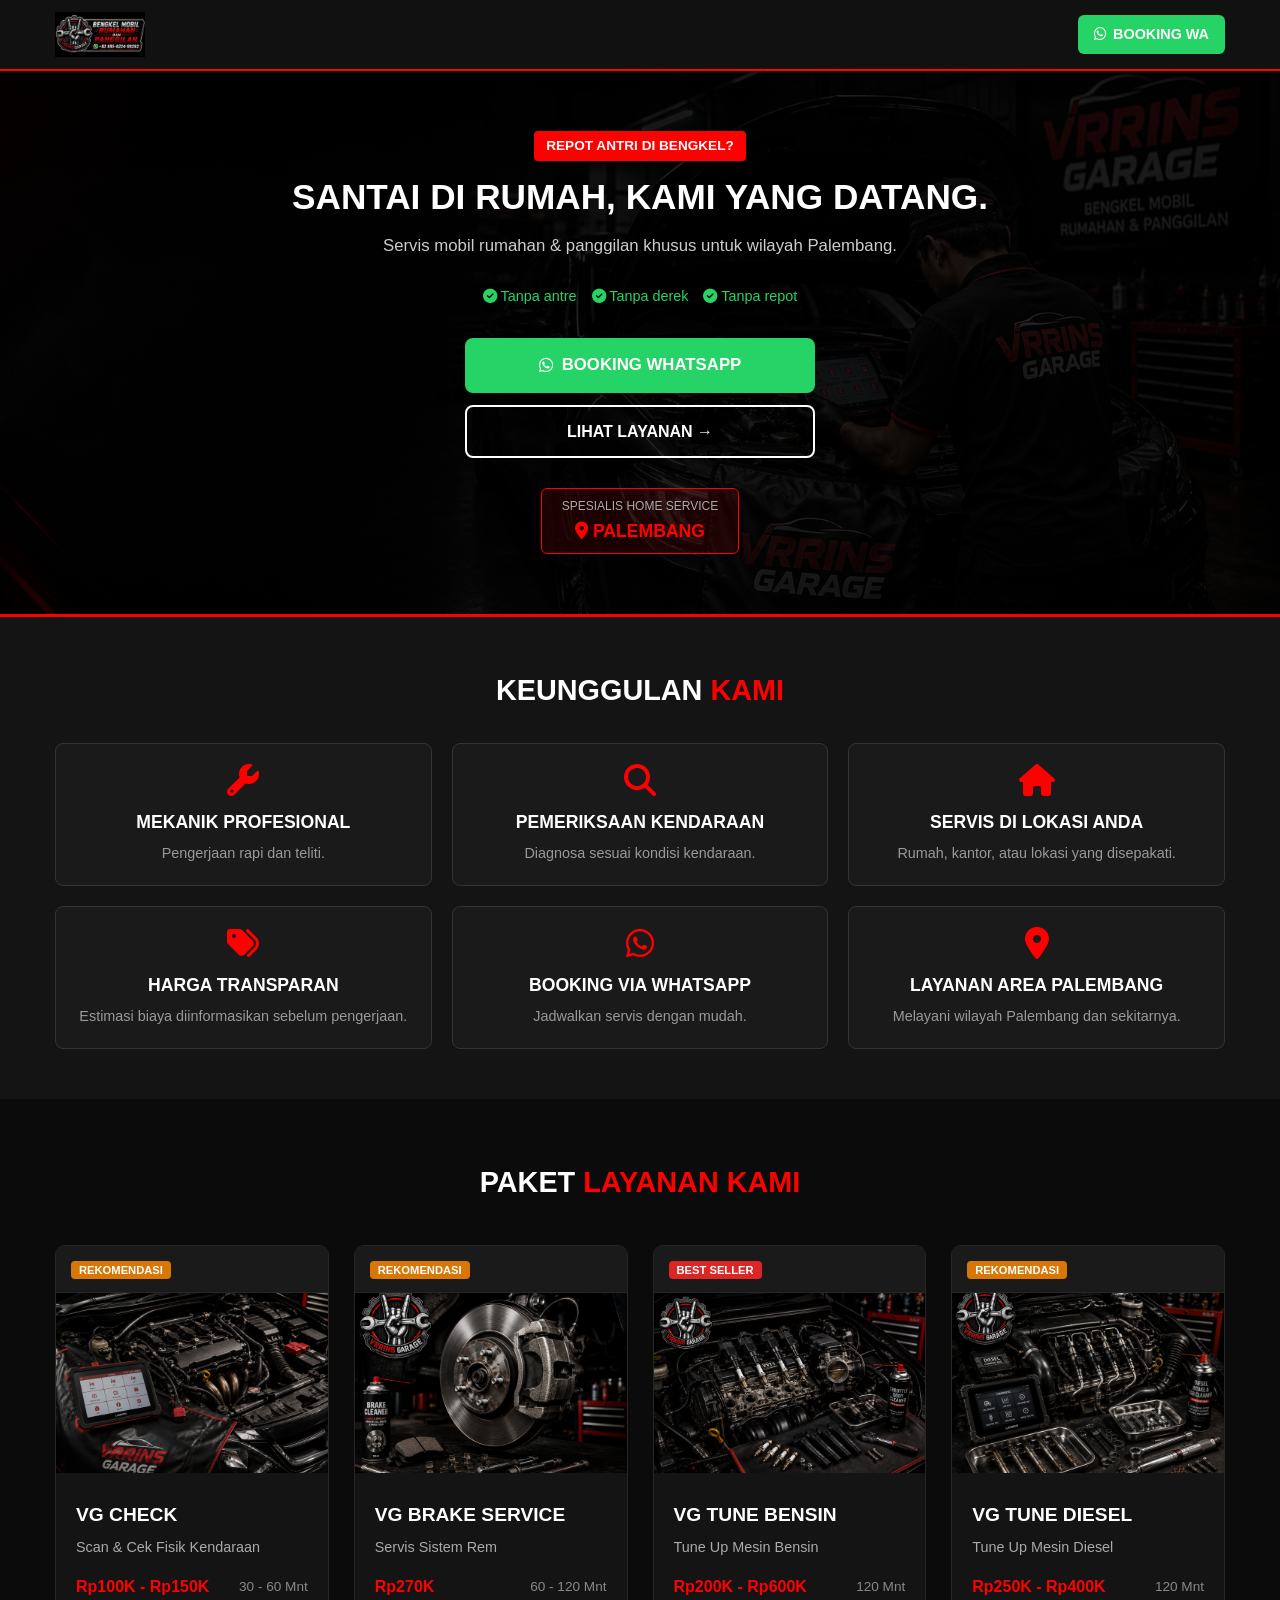
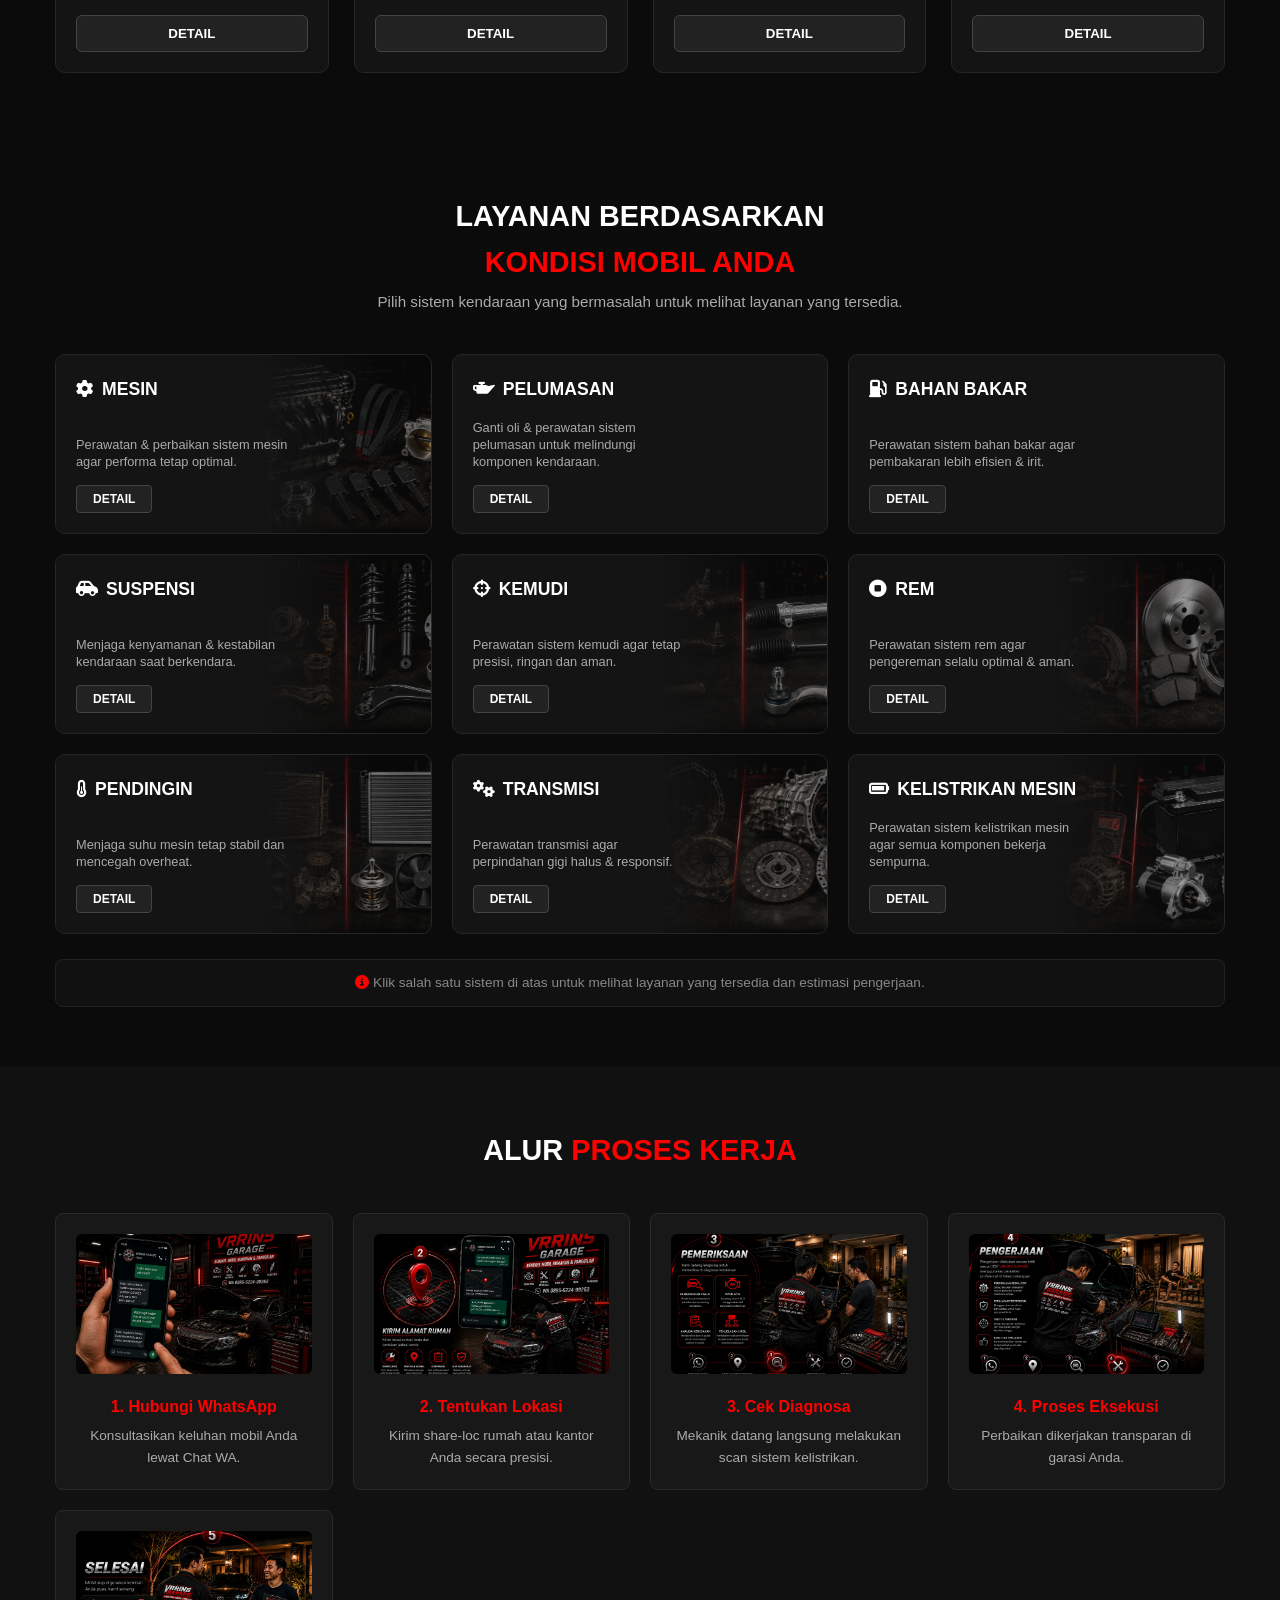
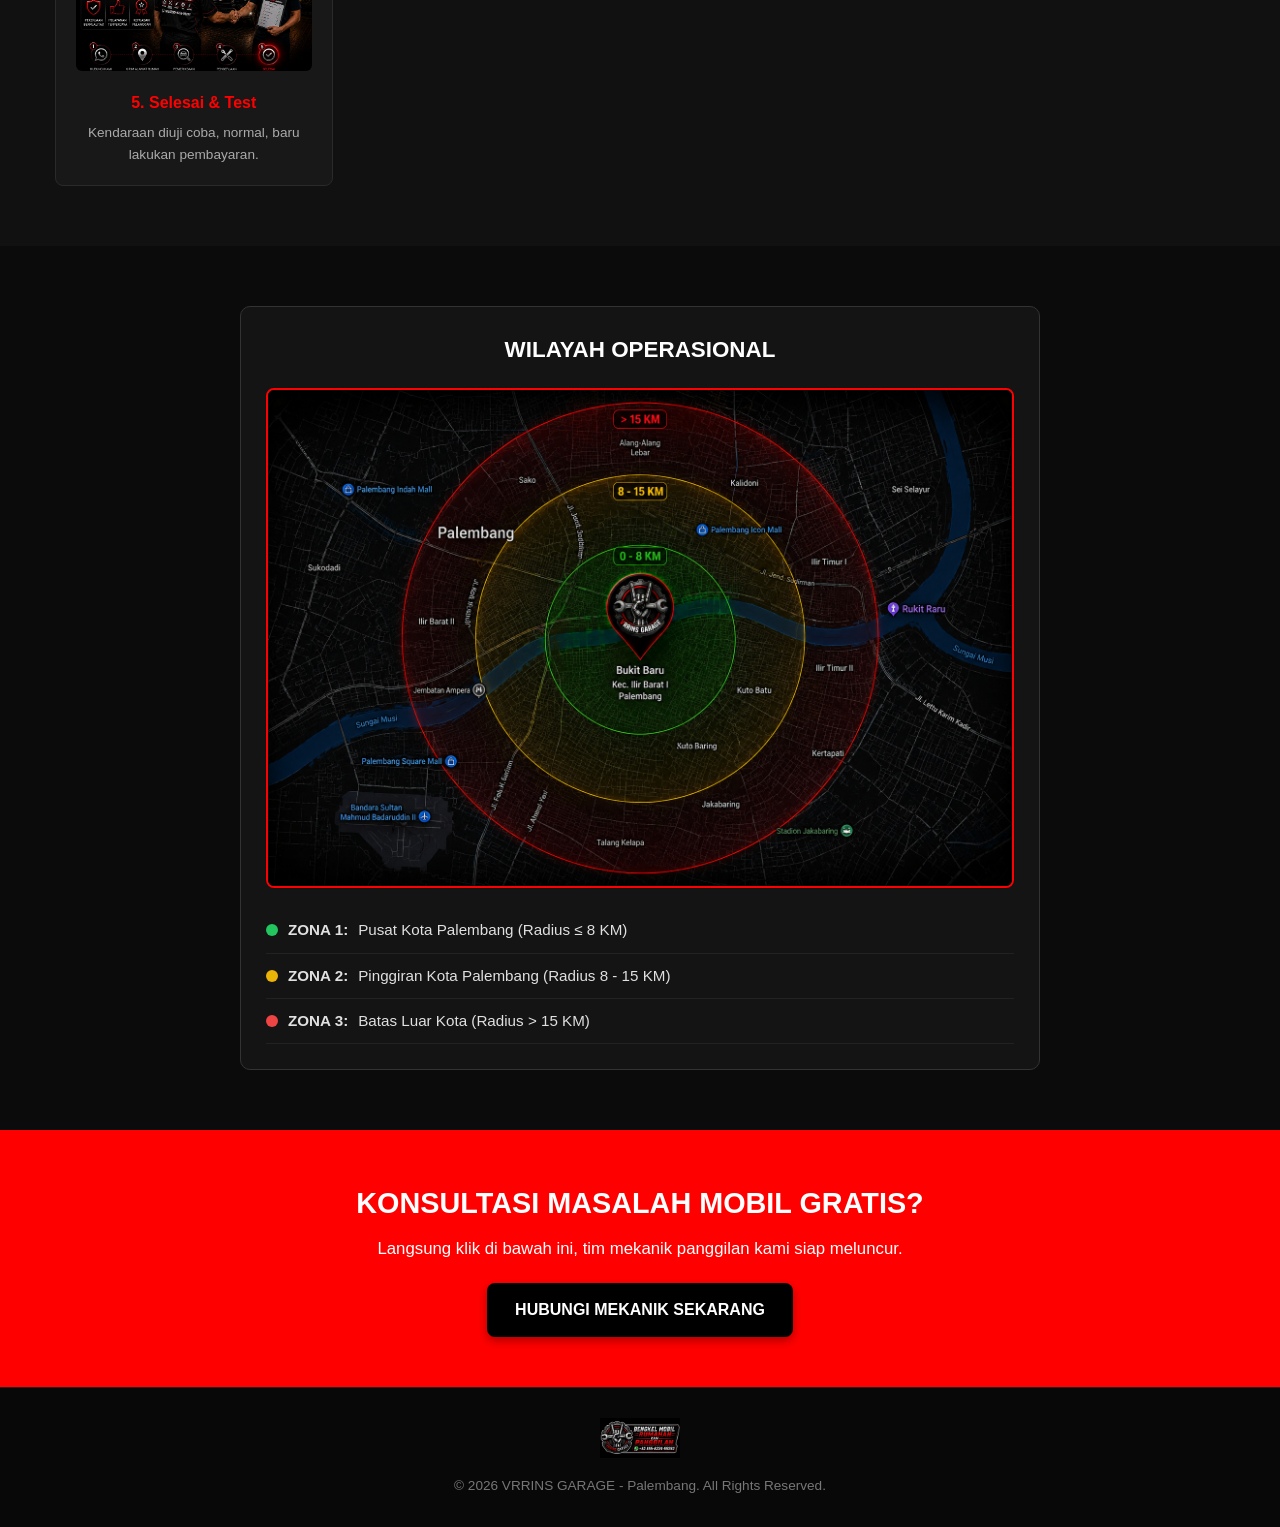
==== commit 0c1b6e93: "Update index.html" ====
--- a/index.html
+++ b/index.html
@@ -731,6 +731,84 @@
                 document.body.style.overflow = 'auto';
             }
         }
-    </script>
+        <!-- SYSTEM DYNAMIC MODAL (BERTINGKAT) -->
+<div id="system-dynamic-modal" class="sys-modal">
+    <div class="sys-modal-overlay" onclick="closeSystemModal()"></div>
+    <div class="sys-modal-content">
+        <button class="sys-modal-close" onclick="closeSystemModal()">&times;</button>
+        
+        <!-- STEP 1: Pilih Jenis Kategori Layanan -->
+        <div id="sys-step-1" class="sys-step-content active">
+            <div id="step1-banner" class="sys-modal-banner">
+                <div class="sys-banner-overlay">
+                    <i id="step1-icon" class="fas fa-cog"></i>
+                    <h3 id="step1-title">MESIN</h3>
+                    <p id="step1-desc">Perawatan & Perbaikan Sistem Mesin</p>
+                </div>
+            </div>
+            <div class="sys-modal-body">
+                <h4 class="sys-section-label">PILIH KATEGORI LAYANAN:</h4>
+                <div id="step1-cat-list" class="sys-cat-grid">
+                    <!-- Injeksi Dinamis via JS -->
+                </div>
+            </div>
+        </div>
+
+        <!-- STEP 2: Daftar Item Layanan berdasarkan Kategori -->
+        <div id="sys-step-2" class="sys-step-content">
+            <div class="sys-modal-header-nav">
+                <button class="sys-btn-back" onclick="goToSysStep(1)">
+                    <i class="fas fa-arrow-left"></i> Kembali
+                </button>
+                <h4 id="step2-cat-title">PERAWATAN (MESIN)</h4>
+            </div>
+            <div class="sys-modal-body">
+                <div id="step2-items-list" class="sys-items-list">
+                    <!-- Injeksi Dinamis via JS -->
+                </div>
+            </div>
+        </div>
+
+        <!-- STEP 3: Detail Layanan & Tombol Booking -->
+        <div id="sys-step-3" class="sys-step-content">
+            <div class="sys-modal-header-nav">
+                <button class="sys-btn-back" onclick="goToSysStep(2)">
+                    <i class="fas fa-arrow-left"></i> Kembali
+                </button>
+            </div>
+            <div id="step3-banner" class="sys-modal-banner sys-banner-small">
+                <div class="sys-banner-overlay">
+                    <h3 id="step3-title">FLUSHING OLI MESIN</h3>
+                </div>
+            </div>
+            <div class="sys-modal-body">
+                <div class="sys-detail-card">
+                    <div class="sys-price-box">
+                        <span class="label">ESTIMASI BIAYA</span>
+                        <h2 id="step3-price">Rp150K – Rp300K</h2>
+                        <small id="step3-note">*Tergantung jenis kendaraan</small>
+                    </div>
+                    <div class="sys-meta-info">
+                        <p><i class="fas fa-clock"></i> Estimasi Waktu: <strong id="step3-time">30–60 Menit</strong></p>
+                    </div>
+                    <hr class="sys-divider">
+                    <div class="sys-includes-box">
+                        <h5>LAYANAN TERMASUK:</h5>
+                        <ul id="step3-includes-list">
+                            <!-- Injeksi Dinamis via JS -->
+                        </ul>
+                    </div>
+                    <div class="sys-action-box">
+                        <a id="step3-wa-btn" href="#" target="_blank" class="sys-btn-booking">
+                            <i class="fab fa-whatsapp"></i> Booking via WhatsApp
+                        </a>
+                    </div>
+                </div>
+            </div>
+        </div>
+
+    </div>
+</div>
+    <script src="system-data.js"></script>
 </body>
 </html>
--- a/style.css
+++ b/style.css
@@ -700,3 +700,361 @@
     background: #333;
     color: #fff;
 }
+/* ========================================== */
+/* SECTION KONDISI MOBIL (GRID 3x3)           */
+/* ========================================== */
+.system-section {
+    padding: 60px 0;
+    background: #0b0b0b;
+}
+
+.system-grid-3x3 {
+    display: grid;
+    grid-template-columns: repeat(3, 1fr);
+    gap: 20px;
+    margin-top: 30px;
+}
+
+.sys-card {
+    background: #141414;
+    border: 1px solid #262626;
+    border-radius: 10px;
+    position: relative;
+    overflow: hidden;
+    padding: 20px;
+    min-height: 180px;
+    display: flex;
+    flex-direction: column;
+    justify-content: space-between;
+    cursor: pointer;
+    transition: transform 0.3s ease, border-color 0.3s ease;
+}
+
+.sys-card:hover {
+    transform: translateY(-4px);
+    border-color: #ff0000;
+}
+
+.sys-header {
+    font-size: 1.1rem;
+    font-weight: bold;
+    color: #fff;
+    display: flex;
+    align-items: center;
+    gap: 8px;
+    z-index: 2;
+}
+
+.sys-body {
+    z-index: 2;
+    margin-top: 10px;
+}
+
+.sys-body p {
+    font-size: 0.8rem;
+    color: #aaa;
+    margin-bottom: 15px;
+    max-width: 65%;
+    line-height: 1.3;
+}
+
+.btn-sys-detail {
+    background: #222;
+    color: #fff;
+    border: 1px solid #444;
+    padding: 6px 16px;
+    border-radius: 4px;
+    font-size: 0.75rem;
+    font-weight: bold;
+    cursor: pointer;
+}
+
+.sys-bg-img {
+    position: absolute;
+    right: 0;
+    bottom: 0;
+    top: 0;
+    width: 45%;
+    background-size: cover;
+    background-position: center;
+    opacity: 0.6;
+    mask-image: linear-gradient(to left, rgba(0,0,0,1) 30%, rgba(0,0,0,0) 100%);
+    -webkit-mask-image: linear-gradient(to left, rgba(0,0,0,1) 30%, rgba(0,0,0,0) 100%);
+}
+
+.sys-info-note {
+    background: #111;
+    border: 1px solid #222;
+    color: #888;
+    text-align: center;
+    padding: 12px;
+    border-radius: 8px;
+    margin-top: 25px;
+    font-size: 0.85rem;
+}
+
+.sys-info-note i {
+    color: #ff0000;
+}
+
+@media (max-width: 768px) {
+    .system-grid-3x3 {
+        grid-template-columns: repeat(2, 1fr);
+        gap: 12px;
+    }
+}
+
+@media (max-width: 480px) {
+    .system-grid-3x3 {
+        grid-template-columns: repeat(1, 1fr);
+    }
+}
+
+/* ========================================== */
+/* MODAL POPUP LAYANAN BERTINGKAT             */
+/* ========================================== */
+.sys-modal-dialog {
+    max-width: 500px !important;
+    background: #121212 !important;
+    border: 1px solid #2a2a2a !important;
+    padding: 20px;
+    position: relative;
+}
+
+.sys-step-content {
+    display: none;
+}
+
+.sys-step-content.active {
+    display: block;
+}
+
+.sys-modal-header {
+    margin-bottom: 15px;
+}
+
+.sys-title-icon {
+    font-size: 1.3rem;
+    font-weight: bold;
+    color: #fff;
+    display: flex;
+    align-items: center;
+    gap: 8px;
+}
+
+.sys-title-icon i {
+    color: #ff0000;
+}
+
+.sys-modal-header p {
+    font-size: 0.85rem;
+    color: #888;
+}
+
+.sys-banner-image {
+    width: 100%;
+    height: 140px;
+    background-size: cover;
+    background-position: center;
+    border-radius: 8px;
+    margin-bottom: 15px;
+    border: 1px solid #333;
+}
+
+.sys-label-choose {
+    font-size: 0.8rem;
+    color: #aaa;
+    margin-bottom: 10px;
+}
+
+.sys-cat-list {
+    display: flex;
+    flex-direction: column;
+    gap: 10px;
+}
+
+.sys-cat-btn {
+    background: #1c1c1c;
+    border: 1px solid #2d2d2d;
+    padding: 12px 15px;
+    border-radius: 6px;
+    color: #fff;
+    display: flex;
+    justify-content: space-between;
+    align-items: center;
+    cursor: pointer;
+    font-size: 0.9rem;
+    font-weight: bold;
+    transition: 0.2s;
+}
+
+.sys-cat-btn:hover {
+    border-color: #ff0000;
+    background: #242424;
+}
+
+.sys-cat-btn span {
+    font-size: 0.75rem;
+    color: #888;
+    margin-left: 6px;
+    font-weight: normal;
+}
+
+.btn-sys-back, .btn-sys-back-bottom {
+    background: transparent;
+    border: none;
+    color: #aaa;
+    font-size: 0.8rem;
+    cursor: pointer;
+    display: inline-flex;
+    align-items: center;
+    gap: 6px;
+    margin-bottom: 12px;
+}
+
+.btn-sys-back:hover, .btn-sys-back-bottom:hover {
+    color: #fff;
+}
+
+.btn-sys-back-bottom {
+    margin-top: 15px;
+    margin-bottom: 0;
+    width: 100%;
+    justify-content: center;
+}
+
+.sys-sub-header h4 {
+    color: #fff;
+    font-size: 0.95rem;
+    margin-bottom: 15px;
+    border-bottom: 1px solid #222;
+    padding-bottom: 8px;
+}
+
+.sys-items-list {
+    display: flex;
+    flex-direction: column;
+    gap: 10px;
+    max-height: 350px;
+    overflow-y: auto;
+}
+
+.sys-item-row {
+    background: #181818;
+    border: 1px solid #262626;
+    padding: 12px;
+    border-radius: 6px;
+    display: flex;
+    justify-content: space-between;
+    align-items: center;
+    cursor: pointer;
+}
+
+.sys-item-row:hover {
+    border-color: #ff0000;
+}
+
+.sys-item-info h5 {
+    color: #fff;
+    font-size: 0.9rem;
+    margin-bottom: 4px;
+}
+
+.sys-item-info p {
+    color: #ff0000;
+    font-size: 0.8rem;
+    font-weight: bold;
+}
+
+.sys-item-info small {
+    color: #777;
+    font-size: 0.75rem;
+}
+
+.sys-item-detail-title {
+    color: #fff;
+    font-size: 1.2rem;
+    margin-bottom: 15px;
+}
+
+.sys-detail-banner {
+    width: 100%;
+    height: 160px;
+    background-size: cover;
+    background-position: center;
+    border-radius: 8px;
+    margin-bottom: 15px;
+}
+
+.sys-detail-meta {
+    background: #181818;
+    border: 1px solid #262626;
+    border-radius: 6px;
+    padding: 12px 15px;
+    margin-bottom: 15px;
+}
+
+.meta-row {
+    display: flex;
+    justify-content: space-between;
+    font-size: 0.85rem;
+    padding: 6px 0;
+    border-bottom: 1px solid #222;
+    color: #aaa;
+}
+
+.meta-row:last-child {
+    border-bottom: none;
+}
+
+.meta-row strong {
+    color: #fff;
+}
+
+.sys-detail-includes {
+    margin-bottom: 15px;
+}
+
+.sys-detail-includes h4 {
+    color: #fff;
+    font-size: 0.85rem;
+    margin-bottom: 10px;
+}
+
+.sys-detail-includes ul {
+    list-style: none;
+}
+
+.sys-detail-includes li {
+    color: #ccc;
+    font-size: 0.85rem;
+    padding: 5px 0;
+    display: flex;
+    align-items: flex-start;
+    gap: 8px;
+}
+
+.sys-detail-includes li::before {
+    content: "\f058";
+    font-family: "Font Awesome 5 Free";
+    font-weight: 900;
+    color: #ff0000;
+}
+
+.sys-detail-disclaimer {
+    background: rgba(255, 0, 0, 0.05);
+    border: 1px solid rgba(255, 0, 0, 0.2);
+    border-radius: 6px;
+    padding: 10px;
+    font-size: 0.75rem;
+    color: #aaa;
+    display: flex;
+    gap: 8px;
+    align-items: center;
+    margin-bottom: 15px;
+}
+
+.sys-detail-disclaimer i {
+    color: #ff0000;
+    font-size: 1rem;
+}
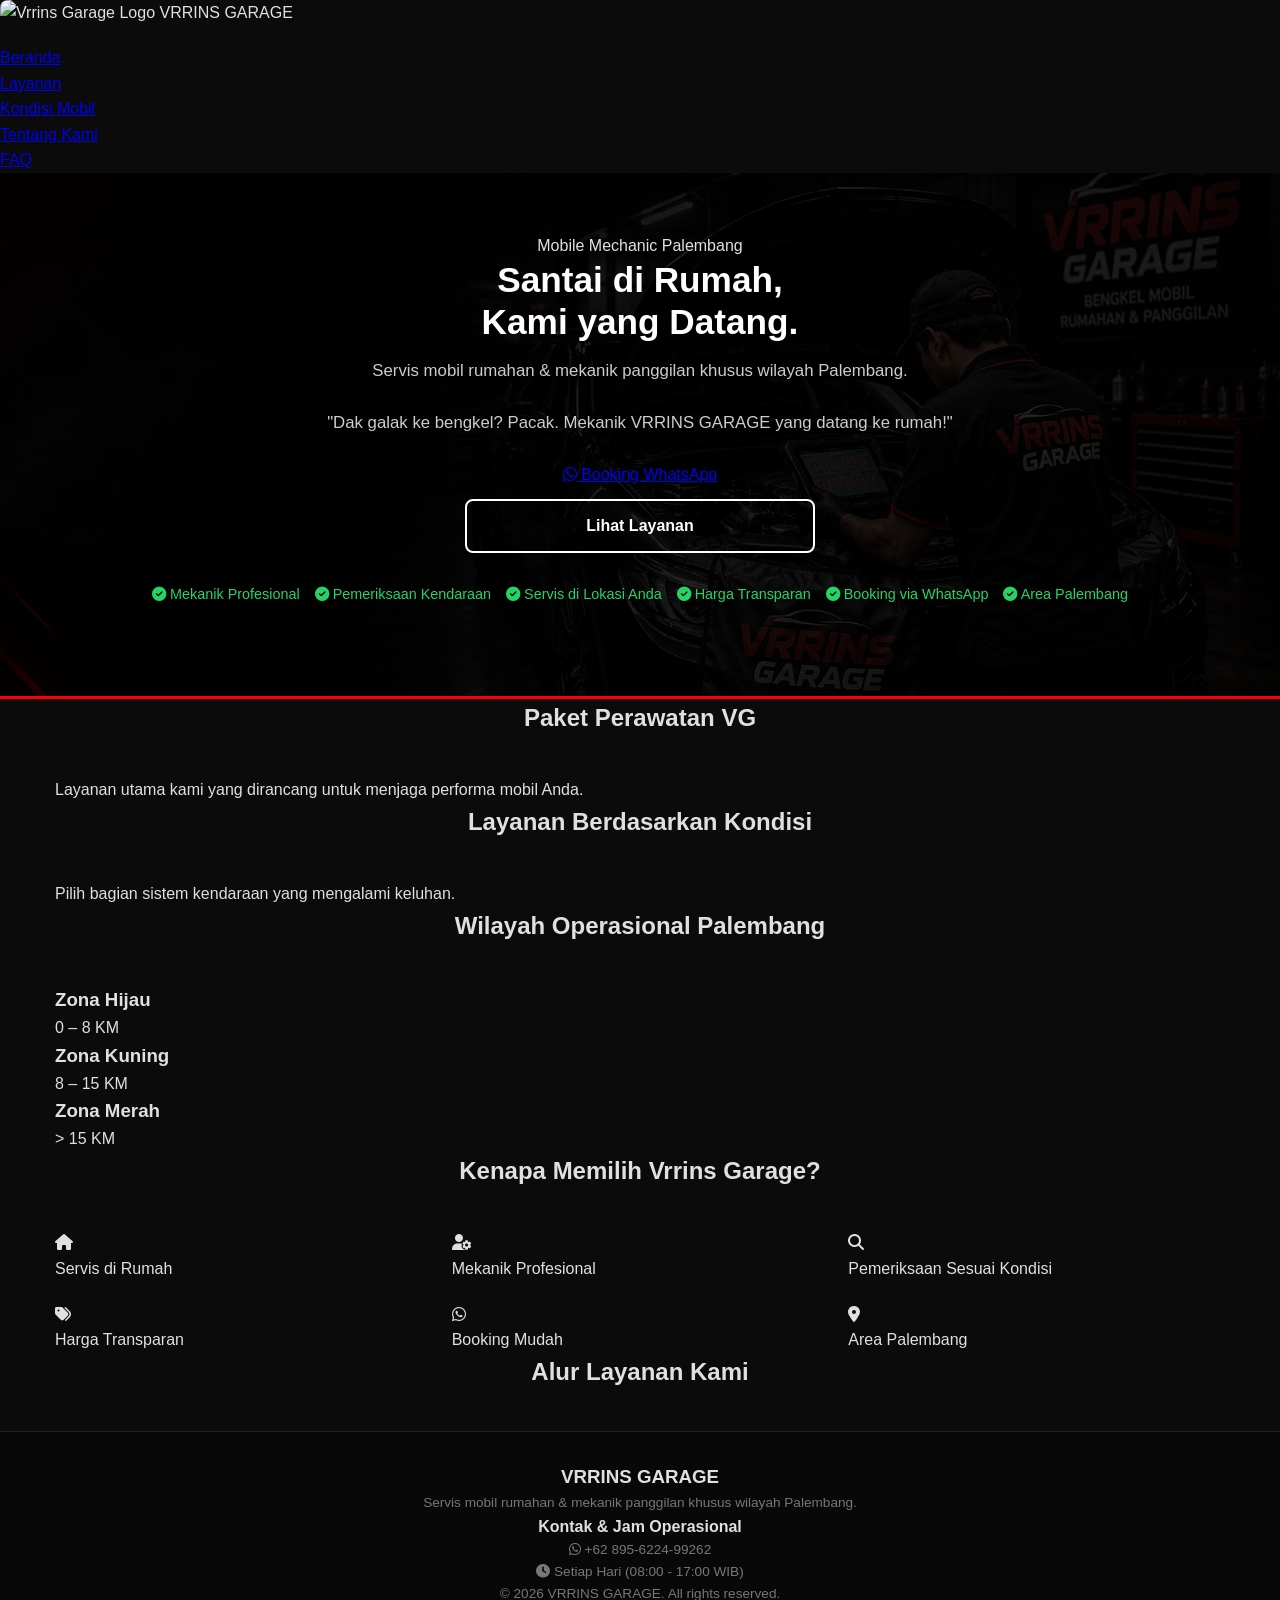
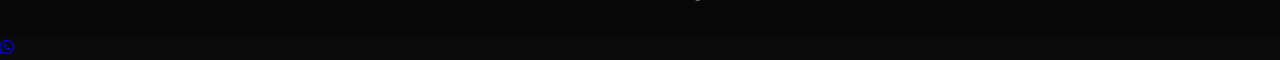
==== commit 54a21df8: "Update index.html" ====
--- a/index.html
+++ b/index.html
@@ -3,812 +3,158 @@
 <head>
     <meta charset="UTF-8">
     <meta name="viewport" content="width=device-width, initial-scale=1.0">
-    <title>VRRINS GARAGE - Bengkel Mobil Rumahan & Panggilan Palembang</title>
+    <title>VRRINS GARAGE - Servis Mobil Rumahan Palembang</title>
     <link rel="stylesheet" href="style.css">
+    <!-- Google Fonts: Inter -->
+    <link href="https://fonts.googleapis.com/css2?family=Inter:wght@400;500;600;700;800&display=swap" rel="stylesheet">
+    <!-- FontAwesome -->
     <link rel="stylesheet" href="https://cdnjs.cloudflare.com/ajax/libs/font-awesome/6.4.0/css/all.min.css">
 </head>
 <body>
-    <!-- HEADER -->
-    <header>
-        <div class="container header-container">
-            <img src="logo.png" alt="VRRINS GARAGE" class="logo">
-            <a href="https://wa.me/62895622499262?text=Halo%20VRRins%20Garage,%20saya%20mau%20booking%20jadwal%20servis." target="_blank" class="btn-booking-wa"><i class="fab fa-whatsapp"></i> BOOKING WA</a>
+
+    <!-- NAVIGATION -->
+    <nav class="navbar">
+        <div class="nav-container">
+            <div class="logo">
+                <img src="https://via.placeholder.com/44/FF0000/FFFFFF?text=VG" alt="Vrrins Garage Logo" width="44" height="44" style="border-radius: 8px;">
+                <span>VRRINS GARAGE</span>
+            </div>
+            <ul class="nav-links">
+                <li><a href="#beranda">Beranda</a></li>
+                <li><a href="#paket">Layanan</a></li>
+                <li><a href="#kategori-grid">Kondisi Mobil</a></li>
+                <li><a href="#keunggulan">Tentang Kami</a></li>
+                <li><a href="#faq">FAQ</a></li>
+            </ul>
+        </div>
+    </nav>
+
+    <!-- HERO SECTION -->
+    <header id="beranda" class="hero">
+        <div class="hero-content">
+            <span class="badge-red">Mobile Mechanic Palembang</span>
+            <h1>Santai di Rumah,<br>Kami yang Datang.</h1>
+            <p class="subheadline">Servis mobil rumahan & mekanik panggilan khusus wilayah Palembang.</p>
+            <p class="slogan">"Dak galak ke bengkel? Pacak. Mekanik VRRINS GARAGE yang datang ke rumah!"</p>
+            
+            <div class="hero-buttons">
+                <a href="#" class="btn btn-wa" onclick="directWA('Halo kak 👋 Biso bantu jadwal ke servis mobil aku? Aku nak booking.')">
+                    <i class="fab fa-whatsapp"></i> Booking WhatsApp
+                </a>
+                <a href="#paket" class="btn btn-outline">Lihat Layanan</a>
+            </div>
+
+            <div class="hero-features">
+                <span><i class="fas fa-check-circle"></i> Mekanik Profesional</span>
+                <span><i class="fas fa-check-circle"></i> Pemeriksaan Kendaraan</span>
+                <span><i class="fas fa-check-circle"></i> Servis di Lokasi Anda</span>
+                <span><i class="fas fa-check-circle"></i> Harga Transparan</span>
+                <span><i class="fas fa-check-circle"></i> Booking via WhatsApp</span>
+                <span><i class="fas fa-check-circle"></i> Area Palembang</span>
+            </div>
         </div>
     </header>
 
-    <!-- HERO SECTION -->
-    <section class="hero">
-        <div class="container hero-content">
-            <span class="badge-hero">REPOT ANTRI DI BENGKEL?</span>
-            <h1>SANTAI DI RUMAH, KAMI YANG DATANG.</h1>
-            <p>Servis mobil rumahan & panggilan khusus untuk wilayah Palembang.</p>
-            <div class="hero-features">
-                <span><i class="fas fa-check-circle"></i> Tanpa antre</span>
-                <span><i class="fas fa-check-circle"></i> Tanpa derek</span>
-                <span><i class="fas fa-check-circle"></i> Tanpa repot</span>
-            </div>
-            <div class="hero-buttons">
-                <a href="https://wa.me/62895622499262?text=Halo%20VRRins%20Garage,%20saya%20mau%20booking%20servis." target="_blank" class="btn-green"><i class="fab fa-whatsapp"></i> BOOKING WHATSAPP</a>
-                <a href="#layanan" class="btn-outline">LIHAT LAYANAN &rarr;</a>
-            </div>
-            <div class="hero-location-badge">
-                <small>SPESIALIS HOME SERVICE</small>
-                <strong><i class="fas fa-map-marker-alt"></i> PALEMBANG</strong>
+    <!-- PAKET PERAWATAN VG -->
+    <section id="paket" class="section">
+        <div class="container">
+            <h2 class="section-title">Paket Perawatan VG</h2>
+            <p class="section-subtitle">Layanan utama kami yang dirancang untuk menjaga performa mobil Anda.</p>
+            
+            <div class="grid-packages" id="main-packages-container">
+                <!-- Di-render via JavaScript -->
             </div>
         </div>
     </section>
 
-    <!-- KEUNGGULAN KAMI -->
-    <section class="features-section">
+    <!-- LAYANAN BERDASARKAN KONDISI MOBIL -->
+    <section id="kategori-grid" class="section dark-alt">
         <div class="container">
-            <h2 class="section-title-center">KEUNGGULAN <span>KAMI</span></h2>
-                        <div class="features-grid">
-                <div class="feature-item"><i class="fas fa-wrench"></i><h3>MEKANIK PROFESIONAL</h3><p>Pengerjaan rapi dan teliti.</p></div>
-                <div class="feature-item"><i class="fas fa-search"></i><h3>PEMERIKSAAN KENDARAAN</h3><p>Diagnosa sesuai kondisi kendaraan.</p></div>
-                <div class="feature-item"><i class="fas fa-home"></i><h3>SERVIS DI LOKASI ANDA</h3><p>Rumah, kantor, atau lokasi yang disepakati.</p></div>
-                <div class="feature-item"><i class="fas fa-tags"></i><h3>HARGA TRANSPARAN</h3><p>Estimasi biaya diinformasikan sebelum pengerjaan.</p></div>
-                <div class="feature-item"><i class="fab fa-whatsapp"></i><h3>BOOKING VIA WHATSAPP</h3><p>Jadwalkan servis dengan mudah.</p></div>
-                <div class="feature-item"><i class="fas fa-map-marker-alt"></i><h3>LAYANAN AREA PALEMBANG</h3><p>Melayani wilayah Palembang dan sekitarnya.</p></div>
-            </div>
-        </div>
-    </section>
-    
-    <!-- PAKET LAYANAN KAMI -->
-    <section id="layanan" class="services-section">
-        <div class="container">
-            <div class="section-title"><h2>PAKET <span>LAYANAN KAMI</span></h2></div>
-            <div class="services-grid">
-                <!-- CARD 1 -->
-                <div class="service-card">
-                    <div class="card-header"><span class="badge-tag label-recom">REKOMENDASI</span></div>
-                    <div class="card-img"><img src="img-scan.jpg" alt="VG CHECK"></div>
-                    <div class="card-body">
-                        <h3>VG CHECK</h3>
-                        <p class="card-desc">Scan & Cek Fisik Kendaraan</p>
-                        <div class="card-meta">
-                            <span class="price">Rp100K - Rp150K</span>
-                            <span class="duration">30 - 60 Mnt</span>
-                        </div>
-                        <button class="btn-detail" onclick="openModal('modal-check')">DETAIL</button>
-                    </div>
-                </div>
-                <!-- CARD 2 -->
-                <div class="service-card">
-                    <div class="card-header"><span class="badge-tag label-recom">REKOMENDASI</span></div>
-                    <div class="card-img"><img src="img-brake.jpg" alt="VG BRAKE"></div>
-                    <div class="card-body">
-                        <h3>VG BRAKE SERVICE</h3>
-                        <p class="card-desc">Servis Sistem Rem</p>
-                        <div class="card-meta">
-                            <span class="price">Rp270K</span>
-                            <span class="duration">60 - 120 Mnt</span>
-                        </div>
-                        <button class="btn-detail" onclick="openModal('modal-brake')">DETAIL</button>
-                    </div>
-                </div>
-                <!-- CARD 3 -->
-                <div class="service-card">
-                    <div class="card-header"><span class="badge-tag label-best">BEST SELLER</span></div>
-                    <div class="card-img"><img src="img-tune-bensin.jpg" alt="VG TUNE BENSIN"></div>
-                    <div class="card-body">
-                        <h3>VG TUNE BENSIN</h3>
-                        <p class="card-desc">Tune Up Mesin Bensin</p>
-                        <div class="card-meta">
-                            <span class="price">Rp200K - Rp600K</span>
-                            <span class="duration">120 Mnt</span>
-                        </div>
-                        <button class="btn-detail" onclick="openModal('modal-tune-bensin')">DETAIL</button>
-                    </div>
-                </div>
-                <!-- CARD 4 -->
-                <div class="service-card">
-                    <div class="card-header"><span class="badge-tag label-recom">REKOMENDASI</span></div>
-                    <div class="card-img"><img src="img-tune-diesel.jpg" alt="VG TUNE DIESEL"></div>
-                    <div class="card-body">
-                        <h3>VG TUNE DIESEL</h3>
-                        <p class="card-desc">Tune Up Mesin Diesel</p>
-                        <div class="card-meta">
-                            <span class="price">Rp250K - Rp400K</span>
-                            <span class="duration">120 Mnt</span>
-                        </div>
-                        <button class="btn-detail" onclick="openModal('modal-tune-diesel')">DETAIL</button>
-                    </div>
-                </div>
-            </div>
-        </div>
-    </section>
-<!-- SECTION LAYANAN BERDASARKAN KONDISI MOBIL ANDA -->
-<section id="kondisi-mobil" class="system-section">
-    <div class="container">
-        <div class="section-title">
-            <h2>LAYANAN BERDASARKAN <br><span style="color: #ff0000;">KONDISI MOBIL ANDA</span></h2>
-            <p style="color: #aaa; font-size: 0.95rem; margin-top: 5px;">Pilih sistem kendaraan yang bermasalah untuk melihat layanan yang tersedia.</p>
-        </div>
-
-        <!-- GRID 3x3 SISTEM KENDARAAN -->
-        <div class="system-grid-3x3">
-            <!-- 1. MESIN -->
-            <div class="sys-card sys-mesin" onclick="openSystemModal('mesin')">
-                <div class="sys-header"><i class="fas fa-cog"></i> MESIN</div>
-                <div class="sys-body">
-                    <p>Perawatan & perbaikan sistem mesin agar performa tetap optimal.</p>
-                    <button class="btn-sys-detail">DETAIL</button>
-                </div>
-                <div class="sys-bg-img" style="background-image: url('img-sys-mesin.jpg');"></div>
-            </div>
-
-            <!-- 2. PELUMASAN -->
-            <div class="sys-card sys-pelumasan" onclick="openSystemModal('pelumasan')">
-                <div class="sys-header"><i class="fas fa-oil-can"></i> PELUMASAN</div>
-                <div class="sys-body">
-                    <p>Ganti oli & perawatan sistem pelumasan untuk melindungi komponen kendaraan.</p>
-                    <button class="btn-sys-detail">DETAIL</button>
-                </div>
-                <div class="sys-bg-img" style="background-image: url('img-sys-pelumasan.jpg');"></div>
-            </div>
-
-            <!-- 3. BAHAN BAKAR -->
-            <div class="sys-card sys-bensin" onclick="openSystemModal('bahan_bakar')">
-                <div class="sys-header"><i class="fas fa-gas-pump"></i> BAHAN BAKAR</div>
-                <div class="sys-body">
-                    <p>Perawatan sistem bahan bakar agar pembakaran lebih efisien & irit.</p>
-                    <button class="btn-sys-detail">DETAIL</button>
-                </div>
-                <div class="sys-bg-img" style="background-image: url('img-sys-bensin.jpg');"></div>
-            </div>
-
-            <!-- 4. SUSPENSI -->
-            <div class="sys-card sys-suspensi" onclick="openSystemModal('suspensi')">
-                <div class="sys-header"><i class="fas fa-car-side"></i> SUSPENSI</div>
-                <div class="sys-body">
-                    <p>Menjaga kenyamanan & kestabilan kendaraan saat berkendara.</p>
-                    <button class="btn-sys-detail">DETAIL</button>
-                </div>
-                <div class="sys-bg-img" style="background-image: url('img-sys-suspensi.jpg');"></div>
-            </div>
-
-            <!-- 5. KEMUDI -->
-            <div class="sys-card sys-kemudi" onclick="openSystemModal('kemudi')">
-                <div class="sys-header"><i class="fas fa-crosshairs"></i> KEMUDI</div>
-                <div class="sys-body">
-                    <p>Perawatan sistem kemudi agar tetap presisi, ringan dan aman.</p>
-                    <button class="btn-sys-detail">DETAIL</button>
-                </div>
-                <div class="sys-bg-img" style="background-image: url('img-sys-kemudi.jpg');"></div>
-            </div>
-
-            <!-- 6. REM -->
-            <div class="sys-card sys-rem" onclick="openSystemModal('rem')">
-                <div class="sys-header"><i class="fas fa-stop-circle"></i> REM</div>
-                <div class="sys-body">
-                    <p>Perawatan sistem rem agar pengereman selalu optimal & aman.</p>
-                    <button class="btn-sys-detail">DETAIL</button>
-                </div>
-                <div class="sys-bg-img" style="background-image: url('img-sys-rem.jpg');"></div>
-            </div>
-
-            <!-- 7. PENDINGIN -->
-            <div class="sys-card sys-pendingin" onclick="openSystemModal('pendingin')">
-                <div class="sys-header"><i class="fas fa-thermometer-half"></i> PENDINGIN</div>
-                <div class="sys-body">
-                    <p>Menjaga suhu mesin tetap stabil dan mencegah overheat.</p>
-                    <button class="btn-sys-detail">DETAIL</button>
-                </div>
-                <div class="sys-bg-img" style="background-image: url('img-sys-pendingin.jpg');"></div>
-            </div>
-
-            <!-- 8. TRANSMISI -->
-            <div class="sys-card sys-transmisi" onclick="openSystemModal('transmisi')">
-                <div class="sys-header"><i class="fas fa-cogs"></i> TRANSMISI</div>
-                <div class="sys-body">
-                    <p>Perawatan transmisi agar perpindahan gigi halus & responsif.</p>
-                    <button class="btn-sys-detail">DETAIL</button>
-                </div>
-                <div class="sys-bg-img" style="background-image: url('img-sys-transmisi.jpg');"></div>
-            </div>
-
-            <!-- 9. KELISTRIKAN MESIN -->
-            <div class="sys-card sys-kelistrikan" onclick="openSystemModal('kelistrikan')">
-                <div class="sys-header"><i class="fas fa-battery-full"></i> KELISTRIKAN MESIN</div>
-                <div class="sys-body">
-                    <p>Perawatan sistem kelistrikan mesin agar semua komponen bekerja sempurna.</p>
-                    <button class="btn-sys-detail">DETAIL</button>
-                </div>
-                <div class="sys-bg-img" style="background-image: url('img-sys-kelistrikan.jpg');"></div>
-            </div>
-        </div>
-
-        <div class="sys-info-note">
-            <i class="fas fa-info-circle"></i> Klik salah satu sistem di atas untuk melihat layanan yang tersedia dan estimasi pengerjaan.
-        </div>
-    </div>
-</section>
-
-<!-- MODAL POPUP SYSTEM (FLOW BERTINGKAT STEP 1 - 4) -->
-<div id="system-dynamic-modal" class="custom-modal">
-    <div class="modal-dialog sys-modal-dialog">
-        <button class="modal-close" onclick="closeSystemModal()">&times;</button>
-        
-        <!-- STEP 1: PILIH KATEGORI (Perawatan, Penggantian, Perbaikan) -->
-        <div id="sys-step-1" class="sys-step-content active">
-            <div class="sys-modal-header">
-                <div class="sys-title-icon"><i id="step1-icon" class="fas fa-cog"></i> <span id="step1-title">MESIN</span></div>
-                <p id="step1-desc">Perawatan & Perbaikan Sistem Mesin</p>
-            </div>
-            <div class="sys-banner-image" id="step1-banner"></div>
-            <p class="sys-label-choose">Pilih kategori layanan</p>
-            <div class="sys-cat-list" id="step1-cat-list">
-                <!-- Injected via JavaScript -->
-            </div>
-        </div>
-
-        <!-- STEP 2: PILIH LAYANAN -->
-        <div id="sys-step-2" class="sys-step-content">
-            <button class="btn-sys-back" onclick="goToSysStep(1)"><i class="fas fa-arrow-left"></i> Kembali ke Sistem</button>
-            <div class="sys-sub-header">
-                <h4 id="step2-cat-title">PENGGANTIAN KOMPONEN MESIN</h4>
-            </div>
-            <div class="sys-items-list" id="step2-items-list">
-                <!-- Injected via JavaScript -->
-            </div>
-            <button class="btn-sys-back-bottom" onclick="goToSysStep(1)"><i class="fas fa-arrow-left"></i> Kembali ke Sistem</button>
-        </div>
-
-        <!-- STEP 3 & 4: DETAIL LAYANAN -->
-        <div id="sys-step-3" class="sys-step-content">
-            <button class="btn-sys-back" onclick="goToSysStep(2)"><i class="fas fa-arrow-left"></i> Kembali ke Kategori</button>
-            <h3 class="sys-item-detail-title" id="step3-title">GANTI TIMING BELT</h3>
+            <h2 class="section-title">Layanan Berdasarkan Kondisi</h2>
+            <p class="section-subtitle">Pilih bagian sistem kendaraan yang mengalami keluhan.</p>
             
-            <div class="sys-detail-banner" id="step3-banner"></div>
-
-            <div class="sys-detail-meta">
-                <div class="meta-row">
-                    <span><i class="fas fa-wallet"></i> ESTIMASI BIAYA</span>
-                    <strong id="step3-price" style="color: #ff0000;">Rp275K - Rp460K</strong>
-                </div>
-                <div class="meta-row">
-                    <span><i class="fas fa-clock"></i> ESTIMASI WAKTU</span>
-                    <strong id="step3-time">180 - 300 Menit</strong>
-                </div>
-                <div class="meta-row">
-                    <span><i class="fas fa-car"></i> TERGANTUNG</span>
-                    <strong id="step3-note">Jenis Kendaraan</strong>
-                </div>
-            </div>
-
-            <div class="sys-detail-includes">
-                <h4>MELIPUTI:</h4>
-                <ul id="step3-includes-list">
-                    <!-- Injected via JavaScript -->
-                </ul>
-            </div>
-
-            <div class="sys-detail-disclaimer">
-                <i class="fas fa-info-circle"></i> <span><strong>Catatan:</strong> Estimasi biaya & waktu dapat berubah tergantung jenis kendaraan dan kondisi.</span>
-            </div>
-
-            <a id="step3-wa-btn" href="#" target="_blank" class="btn-modal-wa"><i class="fab fa-whatsapp"></i> BOOKING VIA WHATSAPP</a>
-            <button class="btn-modal-close-action" onclick="closeSystemModal()">TUTUP</button>
-        </div>
-
-    </div>
-</div>
-    <!-- ALUR PROSES KERJA -->
-    <section id="cara-kerja" class="workflow-section">
-        <div class="container">
-            <div class="section-title"><h2>ALUR <span>PROSES KERJA</span></h2></div>
-            <div class="workflow-container">
-                <div class="workflow-step"><img src="step1.jpg" alt="Hubungi"><h3>1. Hubungi WhatsApp</h3><p>Konsultasikan keluhan mobil Anda lewat Chat WA.</p></div>
-                <div class="workflow-step"><img src="step2.jpg" alt="Lokasi"><h3>2. Tentukan Lokasi</h3><p>Kirim share-loc rumah atau kantor Anda secara presisi.</p></div>
-                <div class="workflow-step"><img src="step3.jpg" alt="Diagnosa"><h3>3. Cek Diagnosa</h3><p>Mekanik datang langsung melakukan scan sistem kelistrikan.</p></div>
-                <div class="workflow-step"><img src="step4.jpg" alt="Pengerjaan"><h3>4. Proses Eksekusi</h3><p>Perbaikan dikerjakan transparan di garasi Anda.</p></div>
-                <div class="workflow-step"><img src="step5.jpg" alt="Selesai"><h3>5. Selesai & Test</h3><p>Kendaraan diuji coba, normal, baru lakukan pembayaran.</p></div>
+            <div class="grid-categories" id="categories-container">
+                <!-- Di-render via JavaScript -->
             </div>
         </div>
     </section>
 
     <!-- WILAYAH OPERASIONAL -->
-    <section class="area-section">
+    <section id="area" class="section">
         <div class="container">
-            <div class="area-box">
-                <h3>WILAYAH OPERASIONAL</h3>
-                <div class="area-map-container" style="text-align: center; margin-bottom: 20px;">
-                    <img src="img-radar.jpg" alt="Peta Radius Operasional" style="max-width: 100%; height: auto; border-radius: 8px; border: 2px solid #ff0000; display: block; margin: 0 auto;">
+            <h2 class="section-title">Wilayah Operasional Palembang</h2>
+            <div class="area-cards">
+                <div class="area-card green">
+                    <h3>Zona Hijau</h3>
+                    <p>0 – 8 KM</p>
                 </div>
-                <ul class="area-list">
-                    <li><span class="dot green"></span> <strong>ZONA 1:</strong> Pusat Kota Palembang (Radius &le; 8 KM)</li>
-                    <li><span class="dot yellow"></span> <strong>ZONA 2:</strong> Pinggiran Kota Palembang (Radius 8 - 15 KM)</li>
-                    <li><span class="dot red"></span> <strong>ZONA 3:</strong> Batas Luar Kota (Radius &gt; 15 KM)</li>
-                </ul>
+                <div class="area-card yellow">
+                    <h3>Zona Kuning</h3>
+                    <p>8 – 15 KM</p>
+                </div>
+                <div class="area-card red">
+                    <h3>Zona Merah</h3>
+                    <p>> 15 KM</p>
+                </div>
             </div>
         </div>
     </section>
 
-    <!-- CTA BANNER -->
-    <section class="cta-banner">
+    <!-- KENAPA MEMILIH KAMI -->
+    <section id="keunggulan" class="section dark-alt">
         <div class="container">
-            <h2>KONSULTASI MASALAH MOBIL GRATIS?</h2>
-            <p>Langsung klik di bawah ini, tim mekanik panggilan kami siap meluncur.</p>
-            <a href="https://wa.me/62895622499262?text=Halo%20VRRins%20Garage,%20saya%20mau%20konsultasi%20gratis." target="_blank" class="btn-wa-large">HUBUNGI MEKANIK SEKARANG</a>
+            <h2 class="section-title">Kenapa Memilih Vrrins Garage?</h2>
+            <div class="features-grid">
+                <div class="feat-item"><i class="fas fa-home"></i><p>Servis di Rumah</p></div>
+                <div class="feat-item"><i class="fas fa-user-cog"></i><p>Mekanik Profesional</p></div>
+                <div class="feat-item"><i class="fas fa-search"></i><p>Pemeriksaan Sesuai Kondisi</p></div>
+                <div class="feat-item"><i class="fas fa-tags"></i><p>Harga Transparan</p></div>
+                <div class="feat-item"><i class="fab fa-whatsapp"></i><p>Booking Mudah</p></div>
+                <div class="feat-item"><i class="fas fa-map-marker-alt"></i><p>Area Palembang</p></div>
+            </div>
+        </div>
+    </section>
+
+    <!-- ALUR BOOKING -->
+    <section id="alur" class="section">
+        <div class="container">
+            <h2 class="section-title">Alur Layanan Kami</h2>
+            <div class="timeline" id="timeline-container">
+                <!-- Di-render via JS -->
+            </div>
         </div>
     </section>
 
     <!-- FOOTER -->
     <footer>
-        <div class="container">
-            <img src="logo.png" alt="VRRINS GARAGE" class="footer-logo">
-            <p>&copy; 2026 VRRINS GARAGE - Palembang. All Rights Reserved.</p>
+        <div class="container footer-content">
+            <div class="footer-col">
+                <h3>VRRINS GARAGE</h3>
+                <p>Servis mobil rumahan & mekanik panggilan khusus wilayah Palembang.</p>
+            </div>
+            <div class="footer-col">
+                <h4>Kontak & Jam Operasional</h4>
+                <p><i class="fab fa-whatsapp"></i> +62 895-6224-99262</p>
+                <p><i class="fas fa-clock"></i> Setiap Hari (08:00 - 17:00 WIB)</p>
+            </div>
+        </div>
+        <div class="copyright">
+            <p>&copy; 2026 VRRINS GARAGE. All rights reserved.</p>
         </div>
     </footer>
 
-    <!-- ========================================== -->
-    <!-- MODAL POPUP FULL SCREEN (MEMANJANG)        -->
-    <!-- ========================================== -->
+    <!-- FLOATING WA -->
+    <a href="#" class="floating-wa" onclick="directWA('Halo kak 👋 Biso bantu jadwal ke servis mobil aku? Aku nak booking.')">
+        <i class="fab fa-whatsapp"></i>
+    </a>
 
-    <!-- MODAL: VG CHECK -->
-    <div id="modal-check" class="custom-modal">
-        <div class="modal-dialog">
-            <div class="modal-header">
-                <span class="modal-tag">VG CHECK</span>
-                <h3>VG CHECK</h3>
-                <button class="modal-close" onclick="closeModal('modal-check')">&times;</button>
-            </div>
-            <div class="modal-body">
-                <img src="img-scan.jpg" alt="VG Check" class="modal-banner-img">
-                <p class="modal-subtitle">Layanan pemeriksaan menyeluruh untuk mengetahui kondisi kendaraan menggunakan scanner diagnostik dan pengecekan visual.</p>
-                
-                    <!-- Tab Navigasi -->
-    <div class="modal-tabs" style="display: grid; grid-template-columns: repeat(3, 1fr); gap: 5px; margin-bottom: 15px;">
-        <button class="tab-btn active" onclick="switchTab(this, 'check-info')">INFORMASI</button>
-        <button class="tab-btn" onclick="switchTab(this, 'check-include')">CAKUPAN</button>
-        <button class="tab-btn" onclick="switchTab(this, 'check-exclude')">TIDAK MASUK</button>
-    </div>
-
-    <!-- Tab Konten: INFORMASI -->
-    <div id="check-info" class="tab-content active">
-        <div class="info-block">
-            <h4><i class="fas fa-bullseye"></i> COCOK UNTUK KENDALA:</h4>
-            <p style="line-height: 1.6; margin-bottom: 10px;">
-                • Lampu Check Engine Menyala / Brebet<br>
-                • Tenaga Berkurang / Boros BBM<br>
-                • Bunyi Kaki-kaki / Setir Tidak Stabil & Bergetar<br>
-                • Rem Kurang Pakem<br>
-                • <strong>General Check Up Berkala / Sebelum & Sesudah Perjalanan Jauh</strong><br>
-                • <strong>Inspeksi Mobil Bekas Sebelum Dibeli</strong>
-            </p>
-        </div>
-        <div class="info-block" style="background: #e8f5e9; padding: 10px; border-radius: 5px; border-left: 4px solid #2e7d32;">
-            <h4 style="color: #2e7d32; margin-bottom: 5px;"><i class="fas fa-gift"></i> OUTPUT YANG DIDAPAT CUSTOMER:</h4>
-            <ul class="checklist-items" style="margin: 0; padding-left: 15px;">
-                <li><strong>Hasil Scan ECU & Daftar DTC</strong> (Jika ada)</li>
-                <li><strong>Laporan Kondisi Fisik</strong> (Mesin, Rem, & Kaki-kaki)</li>
-                <li><strong>Estimasi Biaya & Prioritas Perbaikan</strong></li>
-                <li><strong>Rekomendasi Servis Berikutnya</strong></li>
-            </ul>
+    <!-- MODAL / POPUP OVERLAY -->
+    <div id="modal-overlay" class="modal-overlay">
+        <div class="modal-content" id="modal-content">
+            <!-- Konten dinamis di-inject ke sini oleh JS -->
         </div>
     </div>
 
-    <!-- Tab Konten: CAKUPAN INSPEKSI -->
-    <div id="check-include" class="tab-content">
-        <div class="info-block">
-            <h4><i class="fas fa-check-circle"></i> 1. PEMERIKSAAN MESIN (ENGINE CARE)</h4>
-            <ul class="checklist-items">
-                <li><strong>Scan ECU & Sistem Elektrikal:</strong> Pembacaan DTC, Live Data Sensor, Cek Aki, Sistem Charging, & Starter.</li>
-                <li><strong>Cek Cairan & Filter:</strong> Oli Mesin, Coolant, Minyak Rem, Power Steering, & Filter Udara.</li>
-                <li><strong>Fisik & Kebocoran:</strong> Drive Belt, Selang-selang, Kebocoran Oli/Coolant, Throttle Body (Visual), Koil & Busi (Visual), serta Mounting Mesin.</li>
-            </ul>
-        </div>
-        <div class="info-block">
-            <h4><i class="fas fa-check-circle"></i> 2. PEMERIKSAAN SISTEM REM (BRAKE CARE)</h4>
-            <ul class="checklist-items">
-                <li><strong>Kondisi Komponen:</strong> Ketebalan Kampas Rem (Depan/Belakang), Cakram, Tromol, Kaliper, & Wheel Cylinder.</li>
-                <li><strong>Sistem Hidrolis:</strong> Minyak Rem, Selang Rem, Master Rem, Booster Rem (Visual), Kebocoran Sistem, & Rem Parkir.</li>
-            </ul>
-        </div>
-        <div class="info-block">
-            <h4><i class="fas fa-check-circle"></i> 3. SUSPENSI & STEERING (UNDERSTEEL CARE)</h4>
-            <ul class="checklist-items">
-                <li><strong>Komponen Kaki-kaki:</strong> Ball Joint, Tie Rod, Rack End, Long Tie Rod, Stabilizer Link, & Bushing Arm.</li>
-                <li><strong>Peredam & Penggerak:</strong> Shock Absorber, Support Shock, Bearing Roda, CV Joint & Boot.</li>
-                <li><strong>Kemudi & Roda:</strong> Steering Rack, Power Steering, Pengencangan Mur/Baut Kaki-kaki, Kondisi Fisik Ban, & Analisis Indikasi Bunyi.</li>
-            </ul>
-        </div>
-    </div>
-
-    <!-- Tab Konten: TIDAK TERMASUK -->
-    <div id="check-exclude" class="tab-content">
-        <div class="info-block">
-            <h4><i class="fas fa-times-circle" style="color: #d32f2f;"></i> TIDAK TERMASUK JASA/SPAREPART BERIKUT:</h4>
-            <ul class="crosslist-items">
-                <li>Perbaikan / Penggantian Sparepart (Kaki-kaki, Shock, Kampas Rem, dll)</li>
-                <li>Jasa Servis & Pembersihan (Tune Up, Carbon Clean, Intake, Injektor, Throttle Body)</li>
-                <li>Penggantian Cairan (Oli, Minyak Rem, Coolant) atau Filter</li>
-                <li>Suku Cadang / Sparepart Pengganti & Biaya Transport (Jika Berlaku)</li>
-            </ul>
-            <p style="font-size: 11px; color: #777; font-style: italic; margin-top: 10px;">*Paket ini murni merupakan jasa inspeksi, diagnosa komputer, dan pelaporan kondisi menyeluruh.</p>
-        </div>
-    </div>
-                
-
-                <div class="modal-pricing-box">
-                    <div>
-                        <span class="m-dur">Durasi: 30 - 60 Menit</span>
-                        <span class="m-prc">Rp100.000 - Rp150.000</span>
-                    </div>
-                </div>
-
-                <a href="https://wa.me/62895622499262?text=Halo%20VRRins%20Garage,%20saya%20mau%20booking%20VG%20Check." target="_blank" class="btn-modal-wa"><i class="fab fa-whatsapp"></i> BOOKING VIA WHATSAPP</a>
-                <button class="btn-modal-close-action" onclick="closeModal('modal-check')">TUTUP</button>
-            </div>
-        </div>
-    </div>
-
-    <!-- MODAL: VG BRAKE SERVICE -->
-    <div id="modal-brake" class="custom-modal">
-        <div class="modal-dialog">
-            <div class="modal-header">
-                <span class="modal-tag">VG BRAKE</span>
-                <h3>VG BRAKE SERVICE</h3>
-                <button class="modal-close" onclick="closeModal('modal-brake')">&times;</button>
-            </div>
-            <div class="modal-body">
-                <img src="img-brake.jpg" alt="VG Brake Service" class="modal-banner-img">
-                <p class="modal-subtitle">Servis sistem pengereman secara profesional untuk memastikan keamanan dan ketahanan pengereman mobil Anda.</p>
-                
-                <div class="modal-tabs">
-                    <button class="tab-btn active" onclick="switchTab(this, 'brake-info')">INFORMASI</button>
-                    <button class="tab-btn" onclick="switchTab(this, 'brake-include')">TERMASUK</button>
-                    <button class="tab-btn" onclick="switchTab(this, 'brake-exclude')">TIDAK TERMASUK</button>
-                </div>
-
-                <div id="brake-info" class="tab-content active">
-                    <div class="info-block">
-                        <h4><i class="fas fa-car"></i> UNTUK SIAPA?</h4>
-                        <p>Mobil yang remnya berbunyi, bergetar saat diinjak, atau sudah lama tidak diservis.</p>
-                    </div>
-                    <div class="info-block">
-                        <h4><i class="fas fa-bullseye"></i> TUJUAN</h4>
-                        <p>Mengembalikan performa pengereman agar pakem, responsif, dan aman dikendarai.</p>
-                    </div>
-                </div>
-
-                <!-- Tab Konten: TERMASUK (VG BRAKE SERVICE) -->
-<div id="brake-include" class="tab-content">
-    <ul class="checklist-items">
-        <li>Pemeriksaan Menyeluruh Sistem Rem</li>
-        <li>Service Rem 4 Roda</li>
-        <li>Pelumasan Komponen Kaliper & Pin Rem</li>
-        <li>Penyetelan Rem Tangan</li>
-    </ul>
-</div>
-                
-                
-                <div id="brake-exclude" class="tab-content">
-                    <ul class="crosslist-items">
-                        <li><i class="fas fa-times-circle"></i> Penggantian kampas rem baru (part baru)</li>
-                        <li><i class="fas fa-times-circle"></i> Penggantian minyak rem</li>
-                        <li><i class="fas fa-times-circle"></i> Bubut piringan cakram</li>
-                    </ul>
-                </div>
-
-                <div class="modal-pricing-box">
-                    <div>
-                        <span class="m-dur">Durasi: 60 - 120 Menit</span>
-                        <span class="m-prc">Rp270K</span>
-                    </div>
-                </div>
-
-                <a href="https://wa.me/62895622499262?text=Halo%20VRRins%20Garage,%20saya%20mau%20booking%20VG%20Brake%20Service." target="_blank" class="btn-modal-wa"><i class="fab fa-whatsapp"></i> BOOKING VIA WHATSAPP</a>
-                <button class="btn-modal-close-action" onclick="closeModal('modal-brake')">TUTUP</button>
-            </div>
-        </div>
-    </div>
-
-        <!-- MODAL: VG TUNE BENSIN -->
-    <div id="modal-tune-bensin" class="custom-modal">
-        <div class="modal-dialog">
-            <div class="modal-header">
-                <span class="modal-tag">VG TUNE BENSIN</span>
-                <h3>VG TUNE BENSIN</h3>
-                <button class="modal-close" onclick="closeModal('modal-tune-bensin')">&times;</button>
-            </div>
-            <div class="modal-body">
-                    <img id="tune-bensin-banner" src="img-tune-basic.jpg" alt="Tune Up Bensin" class="modal-banner-img">
-    <p class="modal-subtitle" style="margin-bottom: 15px; font-weight: bold; color: #333; text-align: center;">PILIH PAKET YANG SESUAI KEBUTUHAN ANDA</p>
-
-    <!-- Tab Navigasi Paket (Susunan 2x2 Rapi di HP) -->
-    <div class="modal-tabs" style="display: grid; grid-template-columns: repeat(2, 1fr); gap: 5px; margin-bottom: 15px;">
-    <button class="tab-btn active" onclick="switchTab(this, 'tune-basic'); document.getElementById('tune-bensin-banner').src='img-tune-basic.jpg'">VG TUNE BASIC</button>
-    <button class="tab-btn" onclick="switchTab(this, 'tune-plus'); document.getElementById('tune-bensin-banner').src='img-tune-plus.jpg'">VG TUNE PLUS <small style="display: block; font-size: 9px; color: #ffcc00; font-weight: bold;">⭐ BEST SELLER</small></button>
-    <button class="tab-btn" onclick="switchTab(this, 'tune-pro'); document.getElementById('tune-bensin-banner').src='img-tune-pro.jpg'">VG TUNE PRO</button>
-    <button class="tab-btn" onclick="switchTab(this, 'tune-addon'); document.getElementById('tune-bensin-banner').src='img-tune-addon.jpg'">VG ADD-ON</button>
-    </div>
-                
-                
-                
-
-                <!-- Konten Paket: VG TUNE BASIC -->
-                <div id="tune-basic" class="tab-content active">
-                    <div class="info-block">
-                        <h4><i class="fas fa-wrench"></i> DESKRIPSI & COCOK UNTUK</h4>
-                        <p>Servis berkala dasar mesin untuk mobil dengan kondisi mesin normal, tarikan mulai berat, kurang responsif, atau konsumsi BBM mulai meningkat.</p>
-                    </div>
-                    <div class="info-block">
-                        <h4><i class="fas fa-check-circle"></i> CAKUPAN PENGERJAAN:</h4>
-                        <ul class="checklist-items">
-                            <li><i class="fas fa-check-circle"></i> <strong>Diagnostik:</strong> Scan ECU awal/akhir, membaca & menghapus kode DTC.</li>
-                            <li><i class="fas fa-check-circle"></i> <strong>Pengapian:</strong> Pemeriksaan busi & koil pengapian.</li>
-                            <li><i class="fas fa-check-circle"></i> <strong>Sistem Udara:</strong> Cek filter udara & saluran intake, pembersihan throttle body.</li>
-                            <li><i class="fas fa-check-circle"></i> <strong>Bahan Bakar:</strong> Cek saringan bensin & cek kebocoran sistem.</li>
-                            <li><i class="fas fa-check-circle"></i> <strong>Fluida & Visual:</strong> Cek oli, filter, coolant, minyak rem/steering, air washer, kebocoran mesin, selang vakum, & drive belt.</li>
-                            <li><i class="fas fa-check-circle"></i> <strong>Kelistrikan:</strong> Cek kondisi aki, pengisian alternator, & sistem starter.</li>
-                            <li><i class="fas fa-check-circle"></i> <strong>Edukasi:</strong> Penjelasan hasil pemeriksaan & rekomendasi perbaikan.</li>
-                        </ul>
-                    </div>
-                    <div class="info-block">
-                        <h4><i class="fas fa-times-circle" style="color:#d32f2f;"></i> TIDAK TERMASUK</h4>
-                        <p style="font-size: 12px; color: #666;">Penggantian spare part/oli/filter/busi, pembersihan injektor, gurah karbon, pembersihan intake manifold, perbaikan kerusakan, & test drive jarak jauh.</p>
-                    </div>
-                    <div class="modal-pricing-box">
-                        <div>
-                            <span class="m-dur">Waktu: ±45–60 Menit</span>
-                            <span class="m-prc">Rp200K</span>
-                        </div>
-                    </div>
-                </div>
-
-                <!-- Konten Paket: VG TUNE PLUS -->
-                <div id="tune-plus" class="tab-content">
-                    <div class="info-block">
-                        <h4><i class="fas fa-gas-pump"></i> DESKRIPSI & COCOK UNTUK</h4>
-                        <p>Servis berkala ditambah pembersihan sistem udara & bahan bakar. Cocok untuk mesin langsam tidak stabil, pedal gas lambat merespon, atau throttle body kotor.</p>
-                    </div>
-                    <div class="info-block" style="background: #e8f5e9; padding: 10px; border-radius: 5px; margin-bottom: 10px;">
-                        <span style="font-weight: bold; color: #2e7d32;"><i class="fas fa-plus-circle"></i> MENCAKUP SEMUA LAYANAN VG TUNE BASIC</span>
-                    </div>
-                    <div class="info-block">
-                        <h4><i class="fas fa-check-circle"></i> ITEM TAMBAHAN:</h4>
-                        <ul class="checklist-items">
-                            <li><i class="fas fa-check-circle"></i> <strong>Pembersihan:</strong> Bongkar, bersihkan, & pasang kembali injektor, cek O-ring & saringan injektor.</li>
-                            <li><i class="fas fa-check-circle"></i> <strong>Adaptasi & Kalibrasi:</strong> Reset ECU, Idle Learning, & Throttle Learning.</li>
-                            <li><i class="fas fa-check-circle"></i> <strong>Pemeriksaan Ekstra:</strong> Cek PCV valve & selang, vacuum leak, air intake hose, & resonator.</li>
-                            <li><i class="fas fa-check-circle"></i> <strong>Verifikasi Akhir:</strong> Uji respon pedal gas, kestabilan langsam, & final scan ECU.</li>
-                        </ul>
-                    </div>
-                    <div class="addon-box" style="margin-top: 10px; border: 1px dashed #2e7d32;">
-                        <h4 style="color: #2e7d32;"><i class="fas fa-leaf"></i> REKOMENDASI LAYANAN TAMBAHAN (BIASA TERPISAH)</h4>
-                        <p style="font-size:12px; margin-bottom:5px;"><strong>Gurah Karbon Mesin (Carbon Cleaner):</strong> +Rp75.000 (Jasa) untuk membersihkan endapan kerak karbon ruang bakar secara optimal (±15-30 mnt). *Biaya cairan dihitung terpisah.</p>
-                    </div>
-                    <div class="modal-pricing-box">
-                        <div>
-                            <span class="m-dur">Waktu: ±60–90 Menit</span>
-                            <span class="m-prc">Rp250K - Rp350K</span>
-                        </div>
-                    </div>
-                </div>
-
-                <!-- Konten Paket: VG TUNE PRO -->
-                <div id="tune-pro" class="tab-content">
-                    <div class="info-block">
-                        <h4><i class="fas fa-chart-line"></i> DESKRIPSI & COCOK UNTUK</h4>
-                        <p>Servis berkala premium dengan analisis scanner mendalam. Sangat cocok untuk mobil yang brebet, kurang bertenaga, indikator Check Engine menyala, BBM boros, atau sulit ditemukan penyebab gangguannya.</p>
-                    </div>
-                    <div class="info-block" style="background: #e8f5e9; padding: 10px; border-radius: 5px; margin-bottom: 10px;">
-                        <span style="font-weight: bold; color: #2e7d32;"><i class="fas fa-plus-circle"></i> MENCAKUP SEMUA LAYANAN VG TUNE PLUS</span>
-                    </div>
-                    <div class="info-block">
-                        <h4><i class="fas fa-laptop-diagnostic"></i> ANALISIS SCANNER MENDALAM & PERFORMA:</h4>
-                        <ul class="checklist-items">
-                            <li><i class="fas fa-check-circle"></i> <strong>Analisis Live Data:</strong> Fuel Trim, RPM, ECT, IAT, sensor MAF/MAP, sensor O₂, TPS, APP, & Voltase Aki.</li>
-                            <li><i class="fas fa-check-circle"></i> <strong>Analisis Performa:</strong> Cek Misfire Counter, Ignition Timing, Injector Balance, & Fuel Pressure Data (jika tersedia).</li>
-                            <li><i class="fas fa-check-circle"></i> <strong>Test Drive & Laporan:</strong> Test drive singkat, laporan prioritas perbaikan, edukasi kerusakan, & rekomendasi interval servis selanjutnya.</li>
-                        </ul>
-                    </div>
-                    <div class="modal-pricing-box">
-                        <div>
-                            <span class="m-dur">Waktu: ±90–150 Menit</span>
-                            <span class="m-prc">Rp400K - Rp600K</span>
-                        </div>
-                    </div>
-                </div>
-
-                <!-- Konten Paket: VG ADD-ON -->
-                <div id="tune-addon" class="tab-content">
-                    <div class="info-block">
-                        <h4><i class="fas fa-puzzle-piece"></i> LAYANAN TAMBAHAN (OPSIONAL)</h4>
-                        <p>Sempurnakan performa mesin mobil bensin Anda dengan menu lepasan berikut:</p>
-                    </div>
-                    <div class="addon-box" style="margin-top: 5px;">
-                        <ul>
-                            <li>
-                                <span><strong>Gurah Karbon Mesin (Jasa)</strong><br><small>Pembersihan kerak ruang bakar (15-30 mnt)</small></span> 
-                                <strong>Rp75.000*</strong>
-                            </li>
-                            <li>
-                                <span><strong>Pembersihan Intake Manifold</strong><br><small>Belum termasuk gasket & cairan (30-60 mnt)</small></span> 
-                                <strong>Rp50K - Rp100K</strong>
-                            </li>
-                        </ul>
-                    </div>
-                    <p style="font-size: 10px; color: #888; margin-top: 5px;">*Catatan: Biaya cairan/chemical gurah dihitung terpisah sesuai produk dan pemakaian.</p>
-                </div>
-
-                <!-- Catatan Kaki Kebijakan Transparan -->
-                <div style="margin-top: 15px; font-size: 11px; color: #666; background: #f9f9f9; padding: 8px; border-radius: 5px; border-left: 3px solid #ffcc00;">
-                    <i class="fas fa-info-circle"></i> *Seluruh estimasi harga di atas adalah biaya <strong>JASA SAJA</strong>. Belum termasuk biaya transportasi zona operasional, spare part (busi, filter, dll), dan bahan consumable (cairan pembersih/chemical).
-                </div>
-
-                <a href="https://wa.me/62895622499262?text=Halo%20VRRins%20Garage,%20saya%20mau%20booking%20paket%20Tune%20Up%20Mesin%20Bensin." target="_blank" class="btn-modal-wa"><i class="fab fa-whatsapp"></i> BOOKING VIA WHATSAPP</a>
-                <button class="btn-modal-close-action" onclick="closeModal('modal-tune-bensin')">TUTUP</button>
-            </div> <!-- Tag penutup modal-body -->
-        </div> <!-- Tag penutup modal-dialog -->
-    </div> <!-- Tag penutup modal utama -->
-    
-
-    <!-- MODAL: VG TUNE DIESEL -->
-    <div id="modal-tune-diesel" class="custom-modal">
-        <div class="modal-dialog">
-            <div class="modal-header">
-                <span class="modal-tag">VG TUNE DIESEL</span>
-                <h3>VG TUNE DIESEL</h3>
-                <button class="modal-close" onclick="closeModal('modal-tune-diesel')">&times;</button>
-            </div>
-            <div class="modal-body">
-                <img src="img-tune-diesel.jpg" alt="Tune Up Diesel" class="modal-banner-img">
-                <p class="modal-subtitle">Perawatan khusus mesin diesel modern commonrail untuk membersihkan injector dan ruang bakar.</p>
-                
-                <div class="modal-tabs">
-                    <button class="tab-btn active" onclick="switchTab(this, 'td-info')">INFORMASI</button>
-                    <button class="tab-btn" onclick="switchTab(this, 'td-include')">TERMASUK</button>
-                    <button class="tab-btn" onclick="switchTab(this, 'td-exclude')">TIDAK TERMASUK</button>
-                </div>
-
-                <div id="td-info" class="tab-content active">
-                    <div class="info-block">
-                        <h4><i class="fas fa-car"></i> UNTUK SIAPA?</h4>
-                        <p>Mobil diesel (Innova Diesel, Fortuner, Pajero, Hilux, dll) dengan tenaga menurun atau berasap.</p>
-                    </div>
-                </div>
-
-                <div id="td-include" class="tab-content">
-                    <ul class="checklist-items">
-                        <li><i class="fas fa-check-circle"></i> Purging Injector Solar</li>
-                        <li><i class="fas fa-check-circle"></i> Pembersihan Kerak EGR</li>
-                        <li><i class="fas fa-check-circle"></i> Cek Filter Udara & Solar</li>
-                        <li><i class="fas fa-check-circle"></i> Scan ECU & Hapus DTC</li>
-                    </ul>
-                </div>
-
-                <div id="td-exclude" class="tab-content">
-                    <ul class="crosslist-items">
-                        <li><i class="fas fa-times-circle"></i> Penggantian filter solar baru</li>
-                        <li><i class="fas fa-times-circle"></i> Suku cadang</li>
-                    </ul>
-                </div>
-
-                <div class="modal-pricing-box">
-                    <div>
-                        <span class="m-dur">Durasi: 120 Menit</span>
-                        <span class="m-prc">Rp250.000 - Rp400.000</span>
-                    </div>
-                </div>
-
-                <a href="https://wa.me/62895622499262?text=Halo%20VRRins%20Garage,%20saya%20mau%20booking%20Tune%20Up%20Diesel." target="_blank" class="btn-modal-wa"><i class="fab fa-whatsapp"></i> BOOKING VIA WHATSAPP</a>
-                <button class="btn-modal-close-action" onclick="closeModal('modal-tune-diesel')">TUTUP</button>
-            </div>
-        </div>
-    </div>
-
-    <!-- SCRIPT JAVASCRIPT -->
-    <script>
-        function openModal(modalId) {
-            document.getElementById(modalId).style.display = 'block';
-            document.body.style.overflow = 'hidden'; // Disable background scrolling
-        }
-
-        function closeModal(modalId) {
-            document.getElementById(modalId).style.display = 'none';
-            document.body.style.overflow = 'auto'; // Enable scrolling back
-        }
-
-        function switchTab(btn, tabId) {
-            // Find parent modal body
-            const modalBody = btn.closest('.modal-body');
-            
-            // Remove active from all tabs in this modal
-            modalBody.querySelectorAll('.tab-btn').forEach(b => b.classList.remove('active'));
-            modalBody.querySelectorAll('.tab-content').forEach(c => c.classList.remove('active'));
-            
-            // Add active to clicked tab and target content
-            btn.classList.add('active');
-            modalBody.querySelector('#' + tabId).classList.add('active');
-        }
-
-        // Close modal when clicking outside modal-dialog
-        window.onclick = function(event) {
-            if (event.target.classList.contains('custom-modal')) {
-                event.target.style.display = 'none';
-                document.body.style.overflow = 'auto';
-            }
-        }
-        <!-- SYSTEM DYNAMIC MODAL (BERTINGKAT) -->
-<div id="system-dynamic-modal" class="sys-modal">
-    <div class="sys-modal-overlay" onclick="closeSystemModal()"></div>
-    <div class="sys-modal-content">
-        <button class="sys-modal-close" onclick="closeSystemModal()">&times;</button>
-        
-        <!-- STEP 1: Pilih Jenis Kategori Layanan -->
-        <div id="sys-step-1" class="sys-step-content active">
-            <div id="step1-banner" class="sys-modal-banner">
-                <div class="sys-banner-overlay">
-                    <i id="step1-icon" class="fas fa-cog"></i>
-                    <h3 id="step1-title">MESIN</h3>
-                    <p id="step1-desc">Perawatan & Perbaikan Sistem Mesin</p>
-                </div>
-            </div>
-            <div class="sys-modal-body">
-                <h4 class="sys-section-label">PILIH KATEGORI LAYANAN:</h4>
-                <div id="step1-cat-list" class="sys-cat-grid">
-                    <!-- Injeksi Dinamis via JS -->
-                </div>
-            </div>
-        </div>
-
-        <!-- STEP 2: Daftar Item Layanan berdasarkan Kategori -->
-        <div id="sys-step-2" class="sys-step-content">
-            <div class="sys-modal-header-nav">
-                <button class="sys-btn-back" onclick="goToSysStep(1)">
-                    <i class="fas fa-arrow-left"></i> Kembali
-                </button>
-                <h4 id="step2-cat-title">PERAWATAN (MESIN)</h4>
-            </div>
-            <div class="sys-modal-body">
-                <div id="step2-items-list" class="sys-items-list">
-                    <!-- Injeksi Dinamis via JS -->
-                </div>
-            </div>
-        </div>
-
-        <!-- STEP 3: Detail Layanan & Tombol Booking -->
-        <div id="sys-step-3" class="sys-step-content">
-            <div class="sys-modal-header-nav">
-                <button class="sys-btn-back" onclick="goToSysStep(2)">
-                    <i class="fas fa-arrow-left"></i> Kembali
-                </button>
-            </div>
-            <div id="step3-banner" class="sys-modal-banner sys-banner-small">
-                <div class="sys-banner-overlay">
-                    <h3 id="step3-title">FLUSHING OLI MESIN</h3>
-                </div>
-            </div>
-            <div class="sys-modal-body">
-                <div class="sys-detail-card">
-                    <div class="sys-price-box">
-                        <span class="label">ESTIMASI BIAYA</span>
-                        <h2 id="step3-price">Rp150K – Rp300K</h2>
-                        <small id="step3-note">*Tergantung jenis kendaraan</small>
-                    </div>
-                    <div class="sys-meta-info">
-                        <p><i class="fas fa-clock"></i> Estimasi Waktu: <strong id="step3-time">30–60 Menit</strong></p>
-                    </div>
-                    <hr class="sys-divider">
-                    <div class="sys-includes-box">
-                        <h5>LAYANAN TERMASUK:</h5>
-                        <ul id="step3-includes-list">
-                            <!-- Injeksi Dinamis via JS -->
-                        </ul>
-                    </div>
-                    <div class="sys-action-box">
-                        <a id="step3-wa-btn" href="#" target="_blank" class="sys-btn-booking">
-                            <i class="fab fa-whatsapp"></i> Booking via WhatsApp
-                        </a>
-                    </div>
-                </div>
-            </div>
-        </div>
-
-    </div>
-</div>
-    <script src="system-data.js"></script>
+    <script src="script.js"></script>
 </body>
 </html>
--- a/style.css
+++ b/style.css
@@ -1054,7 +1054,307 @@
     margin-bottom: 15px;
 }
 
-.sys-detail-disclaimer i {
-    color: #ff0000;
-    font-size: 1rem;
-}
+/* ==========================================
+   SYSTEM DYNAMIC MODAL STYLING
+   ========================================== */
+.sys-modal {
+    display: none;
+    position: fixed;
+    top: 0;
+    left: 0;
+    width: 100%;
+    height: 100%;
+    z-index: 99999;
+}
+
+.sys-modal-overlay {
+    position: absolute;
+    top: 0;
+    left: 0;
+    width: 100%;
+    height: 100%;
+    background: rgba(0, 0, 0, 0.75);
+    backdrop-filter: blur(4px);
+}
+
+.sys-modal-content {
+    position: relative;
+    top: 50%;
+    left: 50%;
+    transform: translate(-50%, -50%);
+    width: 90%;
+    max-width: 500px;
+    max-height: 85vh;
+    background: #1a1a1a;
+    color: #fff;
+    border-radius: 12px;
+    overflow-y: auto;
+    box-shadow: 0 10px 30px rgba(0,0,0,0.5);
+    border: 1px solid #333;
+}
+
+.sys-modal-close {
+    position: absolute;
+    top: 10px;
+    right: 15px;
+    background: rgba(0,0,0,0.5);
+    border: none;
+    color: #fff;
+    font-size: 24px;
+    width: 32px;
+    height: 32px;
+    border-radius: 50%;
+    cursor: pointer;
+    z-index: 10;
+    display: flex;
+    align-items: center;
+    justify-content: center;
+}
+
+/* Step Nav & Tabs */
+.sys-step-content {
+    display: none;
+}
+
+.sys-step-content.active {
+    display: block;
+}
+
+/* Banners */
+.sys-modal-banner {
+    position: relative;
+    height: 140px;
+    background-size: cover;
+    background-position: center;
+    border-top-left-radius: 12px;
+    border-top-right-radius: 12px;
+}
+
+.sys-banner-small {
+    height: 90px;
+}
+
+.sys-banner-overlay {
+    position: absolute;
+    inset: 0;
+    background: linear-gradient(to bottom, rgba(0,0,0,0.3), rgba(26,26,26,1));
+    display: flex;
+    flex-direction: column;
+    justify-content: flex-end;
+    padding: 15px;
+}
+
+.sys-banner-overlay i {
+    font-size: 24px;
+    color: #e50914;
+    margin-bottom: 5px;
+}
+
+.sys-banner-overlay h3 {
+    margin: 0;
+    font-size: 20px;
+    font-weight: 700;
+}
+
+.sys-banner-overlay p {
+    margin: 2px 0 0;
+    font-size: 12px;
+    color: #ccc;
+}
+
+/* Modal Body */
+.sys-modal-body {
+    padding: 15px;
+}
+
+.sys-section-label {
+    font-size: 12px;
+    color: #888;
+    margin-bottom: 12px;
+    letter-spacing: 1px;
+}
+
+/* Step 1: Category Grid */
+.sys-cat-grid {
+    display: flex;
+    flex-direction: column;
+    gap: 10px;
+}
+
+.sys-cat-btn {
+    display: flex;
+    justify-content: space-between;
+    align-items: center;
+    background: #262626;
+    border: 1px solid #333;
+    padding: 14px 16px;
+    border-radius: 8px;
+    color: #fff;
+    font-weight: 600;
+    font-size: 14px;
+    cursor: pointer;
+    transition: all 0.2s ease;
+}
+
+.sys-cat-btn:hover {
+    background: #333;
+    border-color: #e50914;
+}
+
+.sys-cat-btn span {
+    font-size: 12px;
+    color: #aaa;
+    display: flex;
+    align-items: center;
+    gap: 8px;
+}
+
+/* Step 2: Items List */
+.sys-modal-header-nav {
+    display: flex;
+    align-items: center;
+    gap: 12px;
+    padding: 15px 15px 5px;
+}
+
+.sys-btn-back {
+    background: none;
+    border: none;
+    color: #e50914;
+    font-size: 13px;
+    cursor: pointer;
+    display: flex;
+    align-items: center;
+    gap: 5px;
+    padding: 0;
+}
+
+.sys-modal-header-nav h4 {
+    margin: 0;
+    font-size: 15px;
+}
+
+.sys-items-list {
+    display: flex;
+    flex-direction: column;
+    gap: 8px;
+}
+
+.sys-item-row {
+    display: flex;
+    justify-content: space-between;
+    align-items: center;
+    background: #222;
+    padding: 12px 14px;
+    border-radius: 8px;
+    cursor: pointer;
+    border: 1px solid transparent;
+    transition: all 0.2s;
+}
+
+.sys-item-row:hover {
+    border-color: #444;
+    background: #2a2a2a;
+}
+
+.sys-item-info h5 {
+    margin: 0 0 4px;
+    font-size: 14px;
+    color: #fff;
+}
+
+.sys-item-info p {
+    margin: 0;
+    font-size: 13px;
+    color: #e50914;
+    font-weight: 600;
+}
+
+.sys-item-info small {
+    font-size: 11px;
+    color: #888;
+}
+
+/* Step 3: Detail Card */
+.sys-detail-card {
+    background: #222;
+    border-radius: 8px;
+    padding: 15px;
+    border: 1px solid #333;
+}
+
+.sys-price-box {
+    text-align: center;
+    margin-bottom: 15px;
+}
+
+.sys-price-box .label {
+    font-size: 10px;
+    color: #888;
+    letter-spacing: 1px;
+}
+
+.sys-price-box h2 {
+    margin: 5px 0;
+    font-size: 22px;
+    color: #2eb85c;
+}
+
+.sys-price-box small {
+    font-size: 11px;
+    color: #aaa;
+}
+
+.sys-meta-info {
+    font-size: 13px;
+    color: #ccc;
+    margin-bottom: 12px;
+}
+
+.sys-divider {
+    border: 0;
+    border-top: 1px solid #333;
+    margin: 15px 0;
+}
+
+.sys-includes-box h5 {
+    margin: 0 0 10px;
+    font-size: 12px;
+    color: #888;
+}
+
+.sys-includes-box ul {
+    margin: 0;
+    padding-left: 18px;
+    font-size: 13px;
+    color: #ddd;
+}
+
+.sys-includes-box li {
+    margin-bottom: 6px;
+}
+
+.sys-action-box {
+    margin-top: 20px;
+}
+
+.sys-btn-booking {
+    display: flex;
+    align-items: center;
+    justify-content: center;
+    gap: 8px;
+    width: 100%;
+    padding: 12px;
+    background: #25d366;
+    color: #fff;
+    text-decoration: none;
+    font-weight: 700;
+    border-radius: 8px;
+    font-size: 14px;
+    box-shadow: 0 4px 12px rgba(37, 211, 102, 0.3);
+    transition: background 0.2s;
+}
+
+.sys-btn-booking:hover {
+    background: #1ebc57;
+}
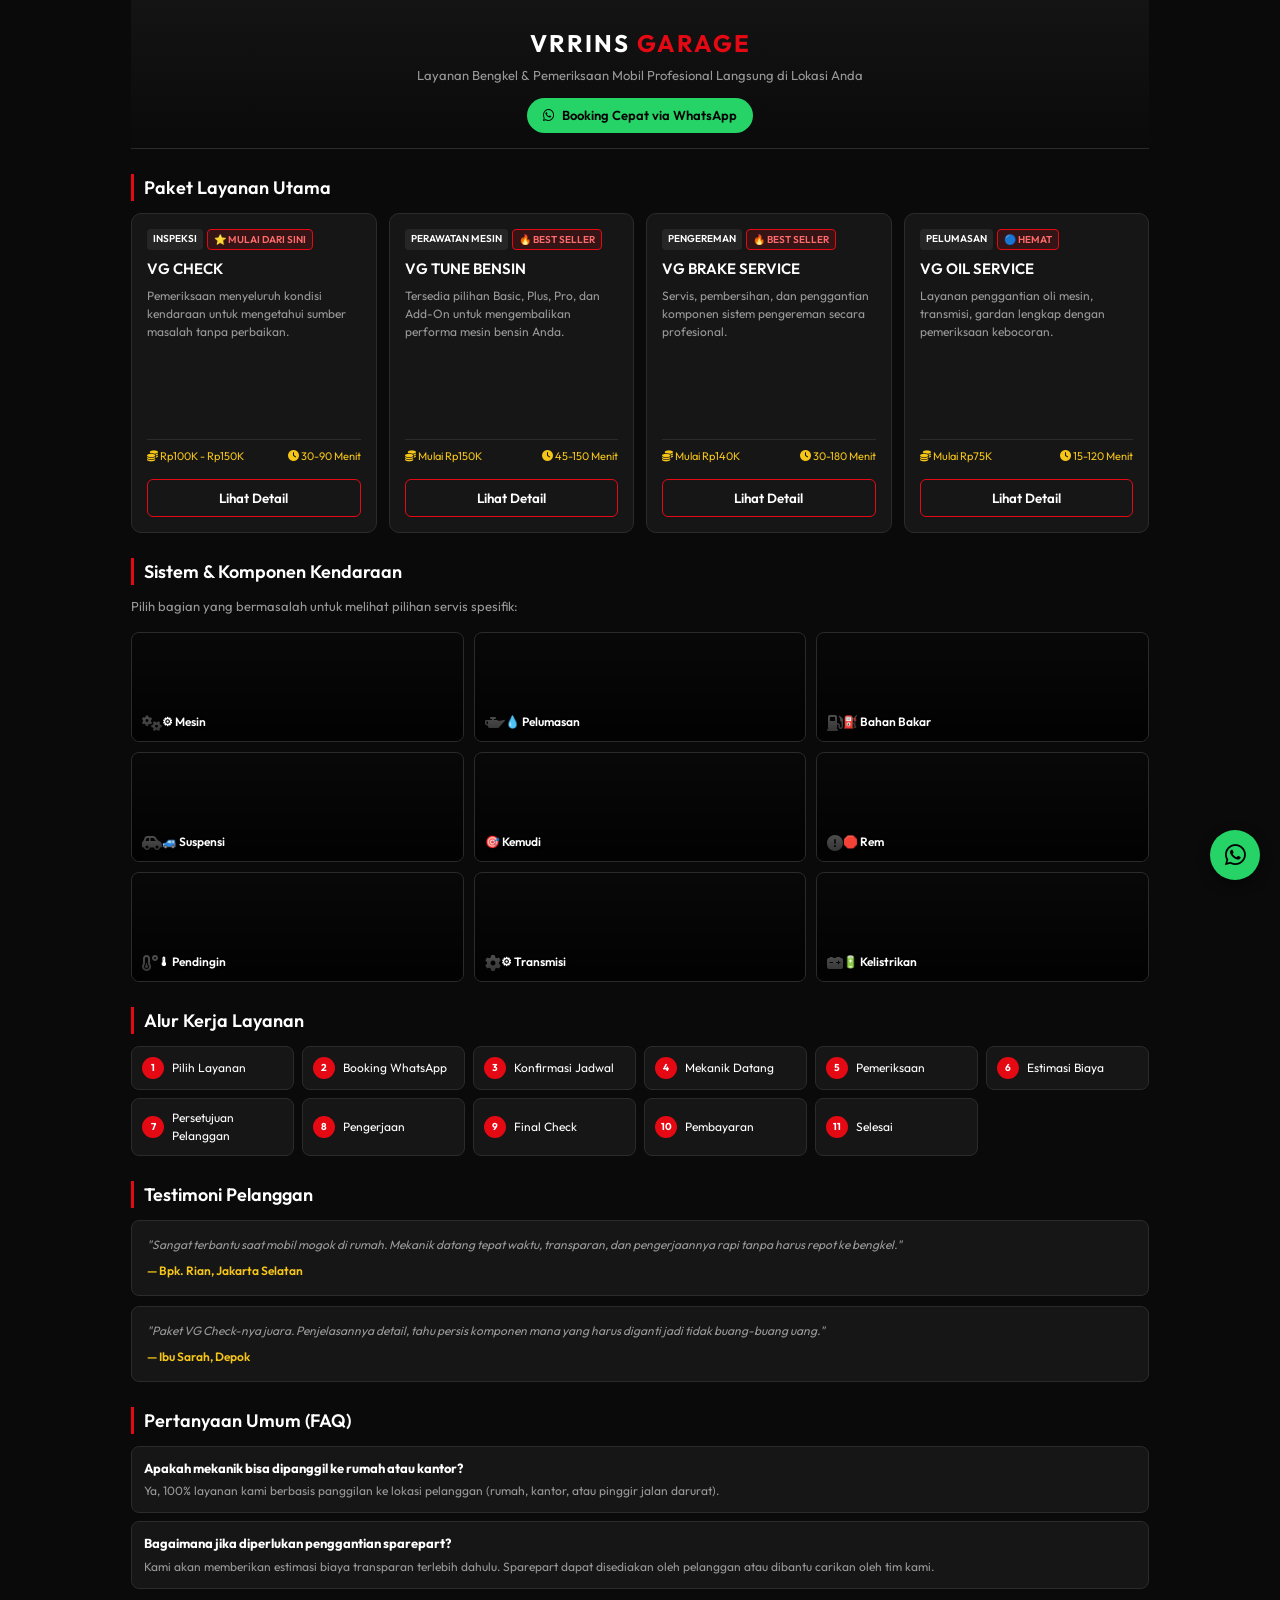
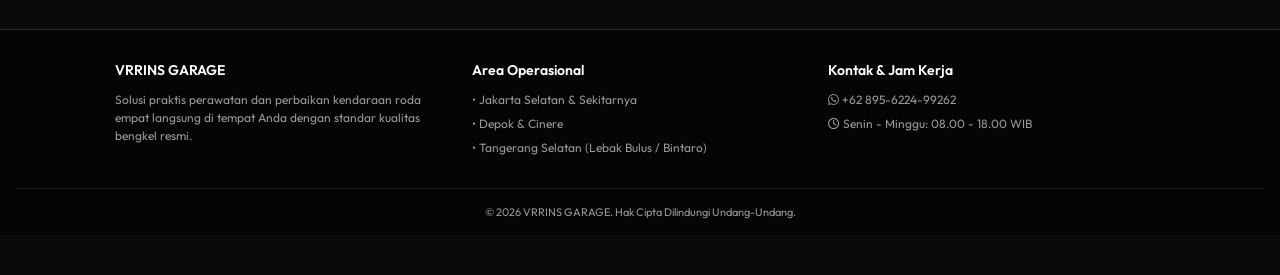
==== commit 8ff95462: "Update index.html" ====
--- a/index.html
+++ b/index.html
@@ -3,158 +3,204 @@
 <head>
     <meta charset="UTF-8">
     <meta name="viewport" content="width=device-width, initial-scale=1.0">
-    <title>VRRINS GARAGE - Servis Mobil Rumahan Palembang</title>
-    <link rel="stylesheet" href="style.css">
-    <!-- Google Fonts: Inter -->
-    <link href="https://fonts.googleapis.com/css2?family=Inter:wght@400;500;600;700;800&display=swap" rel="stylesheet">
-    <!-- FontAwesome -->
+    <title>VRRINS GARAGE - Layanan Bengkel Panggilan Premium</title>
+    <!-- FontAwesome & Google Fonts -->
     <link rel="stylesheet" href="https://cdnjs.cloudflare.com/ajax/libs/font-awesome/6.4.0/css/all.min.css">
+    <link href="https://fonts.googleapis.com/css2?family=Outfit:wght@400;500;600;700&display=swap" rel="stylesheet">
+    <style>
+        :root {
+            --bg-dark: #0a0a0a;
+            --bg-card: #161616;
+            --bg-hover: #222222;
+            --text-main: #FFFFFF;
+            --text-sec: #999999;
+            --brand-red: #E50914;
+            --brand-red-hover: #b20710;
+            --wa-green: #25D366;
+            --gold: #F5C518;
+            --border-color: #2b2b2b;
+        }
+
+        * { box-sizing: border-box; margin: 0; padding: 0; font-family: 'Outfit', sans-serif; }
+        body { background-color: var(--bg-dark); color: var(--text-main); line-height: 1.5; padding-bottom: 40px; overflow-x: hidden; }
+        .container { max-width: 1050px; margin: 0 auto; padding: 0 16px; }
+
+        /* 1. Compact Hero Section */
+        header { 
+            text-align: center; 
+            padding: 25px 15px 15px; 
+            border-bottom: 1px solid var(--border-color); 
+            background: linear-gradient(180deg, #141414 0%, #0a0a0a 100%);
+            margin-bottom: 25px;
+        }
+        header h1 { font-size: 24px; letter-spacing: 2px; margin-bottom: 5px; font-weight: 700; }
+        header h1 span { color: var(--brand-red); }
+        header p { color: var(--text-sec); font-size: 13px; margin-bottom: 12px; }
+        .hero-cta { display: inline-flex; align-items: center; gap: 8px; background: var(--wa-green); color: #000; padding: 8px 16px; border-radius: 20px; font-size: 13px; font-weight: 600; text-decoration: none; transition: 0.2s; }
+        .hero-cta:hover { opacity: 0.9; transform: scale(1.02); }
+
+        /* Section Titles */
+        .section-title { font-size: 18px; margin: 25px 0 12px; border-left: 3px solid var(--brand-red); padding-left: 10px; font-weight: 600; display: flex; align-items: center; justify-content: space-between; }
+        .section-desc { font-size: 13px; color: var(--text-sec); margin-bottom: 15px; }
+
+        /* 2. Compact Main Packages Grid (~380-420px height target) */
+        .packages-grid { display: grid; grid-template-columns: repeat(auto-fit, minmax(230px, 1fr)); gap: 12px; }
+        .card { background: var(--bg-card); border: 1px solid var(--border-color); border-radius: 10px; padding: 15px; cursor: pointer; transition: all 0.2s; display: flex; flex-direction: column; justify-content: space-between; min-height: 320px; }
+        .card:hover { border-color: var(--brand-red); transform: translateY(-2px); background: var(--bg-hover); }
+        .card-labels { margin-bottom: 8px; display: flex; gap: 4px; flex-wrap: wrap; }
+        .label { font-size: 10px; padding: 2px 6px; border-radius: 4px; font-weight: 600; text-transform: uppercase; }
+        .label-cat { background: #262626; color: var(--text-main); }
+        .label-hl { background: rgba(229, 9, 20, 0.15); color: #ff6b6b; border: 1px solid var(--brand-red); }
+        .card h3 { font-size: 15px; margin-bottom: 6px; font-weight: 600; }
+        .card .desc { font-size: 12px; color: var(--text-sec); margin-bottom: 10px; flex-grow: 1; }
+        .card-meta { display: flex; justify-content: space-between; font-size: 11px; color: var(--gold); border-top: 1px solid var(--border-color); padding-top: 8px; }
+
+        /* 3. Photo-Based Categories Grid */
+        .categories-grid { display: grid; grid-template-columns: repeat(3, 1fr); gap: 10px; }
+        .cat-card { position: relative; height: 110px; border-radius: 8px; overflow: hidden; cursor: pointer; border: 1px solid var(--border-color); transition: 0.2s; display: flex; align-items: flex-end; padding: 10px; }
+        .cat-card::before { content: ''; position: absolute; inset: 0; background: linear-gradient(180deg, rgba(0,0,0,0.2) 0%, rgba(0,0,0,0.85) 100%); z-index: 1; }
+        .cat-card img { position: absolute; inset: 0; width: 100%; height: 100%; object-fit: cover; transition: 0.3s; }
+        .cat-card:hover img { transform: scale(1.08); }
+        .cat-card h4 { position: relative; z-index: 2; font-size: 12px; font-weight: 600; color: #fff; text-shadow: 0 1px 3px rgba(0,0,0,0.8); }
+        .cat-card:hover { border-color: var(--gold); }
+
+        /* 4. Streamlined 10-Step Timeline */
+        .timeline { display: grid; grid-template-columns: repeat(auto-fit, minmax(160px, 1fr)); gap: 8px; margin-top: 10px; }
+        .tl-item { background: var(--bg-card); border: 1px solid var(--border-color); padding: 10px; border-radius: 8px; font-size: 12px; display: flex; align-items: center; gap: 8px; }
+        .tl-num { background: var(--brand-red); color: white; width: 22px; height: 22px; border-radius: 50%; display: flex; align-items: center; justify-content: center; font-size: 10px; font-weight: bold; flex-shrink: 0; }
+
+        /* Testimonials Section */
+        .testimonial-card { background: var(--bg-card); border: 1px solid var(--border-color); padding: 15px; border-radius: 8px; margin-bottom: 10px; font-size: 12px; }
+        .testimonial-card p { font-style: italic; color: var(--text-sec); margin-bottom: 8px; }
+        .testimonial-card .author { font-weight: 600; color: var(--gold); }
+
+        /* FAQ Section */
+        .faq-item { background: var(--bg-card); border: 1px solid var(--border-color); border-radius: 8px; margin-bottom: 8px; padding: 12px; font-size: 13px; }
+        .faq-item h4 { font-size: 13px; margin-bottom: 4px; color: #fff; }
+        .faq-item p { color: var(--text-sec); font-size: 12px; }
+
+        /* Buttons */
+        .btn { border: none; border-radius: 6px; font-weight: 600; cursor: pointer; transition: 0.2s; text-align: center; }
+        .btn-outline { background: transparent; border: 1px solid var(--brand-red); color: var(--text-main); }
+        .btn-outline:hover { background: var(--brand-red); }
+        .btn-wa { background: var(--wa-green); color: #000; width: 100%; padding: 12px; font-size: 14px; display: flex; align-items: center; justify-content: center; gap: 8px; margin-top: 15px; text-decoration: none; border-radius: 6px; font-weight: 700; }
+        .btn-wa:hover { background: #1ebc57; }
+
+        /* Floating WA Button */
+        .floating-wa { position: fixed; bottom: 20px; right: 20px; background: var(--wa-green); color: #000; width: 50px; height: 50px; border-radius: 50%; display: flex; align-items: center; justify-content: center; font-size: 24px; box-shadow: 0 4px 12px rgba(0,0,0,0.5); z-index: 999; text-decoration: none; transition: transform 0.2s; }
+        .floating-wa:hover { transform: scale(1.1); }
+
+        /* 5. Three-Column Footer */
+        footer { background: #050505; border-top: 1px solid var(--border-color); margin-top: 40px; padding: 30px 16px 15px; font-size: 12px; color: var(--text-sec); }
+        .footer-grid { max-width: 1050px; margin: 0 auto; display: grid; grid-template-columns: repeat(auto-fit, minmax(220px, 1fr)); gap: 20px; margin-bottom: 25px; }
+        .footer-col h4 { color: #fff; font-size: 14px; margin-bottom: 10px; font-weight: 600; }
+        .footer-col p { margin-bottom: 6px; }
+        .footer-bottom { text-align: center; border-top: 1px solid #1a1a1a; padding-top: 15px; font-size: 11px; }
+
+        /* Modal Popup */
+        .modal-overlay { position: fixed; inset: 0; background: rgba(0, 0, 0, 0.85); z-index: 1000; display: flex; justify-content: center; align-items: center; padding: 15px; opacity: 0; pointer-events: none; transition: opacity 0.2s; backdrop-filter: blur(4px); }
+        .modal-overlay.active { opacity: 1; pointer-events: auto; }
+        .modal-content { background: var(--bg-card); border: 1px solid var(--border-color); width: 100%; max-width: 480px; max-height: 85vh; border-radius: 12px; overflow-y: auto; padding: 20px; position: relative; }
+        .modal-header { display: flex; justify-content: space-between; align-items: center; border-bottom: 1px solid var(--border-color); padding-bottom: 10px; margin-bottom: 15px; }
+        .modal-title { font-size: 15px; font-weight: 600; text-align: center; flex-grow: 1; }
+        .modal-back, .modal-close { background: none; border: none; color: var(--text-main); font-size: 16px; cursor: pointer; padding: 4px 8px; }
+        
+        .list-group { display: flex; flex-direction: column; gap: 8px; }
+        .list-item { background: var(--bg-dark); border: 1px solid var(--border-color); padding: 10px 12px; border-radius: 6px; cursor: pointer; display: flex; justify-content: space-between; align-items: center; transition: 0.2s; }
+        .list-item:hover { border-color: var(--brand-red); background: var(--bg-hover); }
+        .list-item h4 { font-size: 13px; margin-bottom: 2px; }
+        .list-item p { font-size: 11px; color: var(--text-sec); }
+        .detail-hero { text-align: center; padding: 15px 0; background: var(--bg-dark); border-radius: 6px; margin-bottom: 12px; }
+
+        @media (max-width: 600px) { 
+            .categories-grid { grid-template-columns: repeat(2, 1fr); } 
+            header { padding: 20px 10px 10px; }
+        }
+    </style>
 </head>
 <body>
 
-    <!-- NAVIGATION -->
-    <nav class="navbar">
-        <div class="nav-container">
-            <div class="logo">
-                <img src="https://via.placeholder.com/44/FF0000/FFFFFF?text=VG" alt="Vrrins Garage Logo" width="44" height="44" style="border-radius: 8px;">
-                <span>VRRINS GARAGE</span>
-            </div>
-            <ul class="nav-links">
-                <li><a href="#beranda">Beranda</a></li>
-                <li><a href="#paket">Layanan</a></li>
-                <li><a href="#kategori-grid">Kondisi Mobil</a></li>
-                <li><a href="#keunggulan">Tentang Kami</a></li>
-                <li><a href="#faq">FAQ</a></li>
-            </ul>
-        </div>
-    </nav>
-
-    <!-- HERO SECTION -->
-    <header id="beranda" class="hero">
-        <div class="hero-content">
-            <span class="badge-red">Mobile Mechanic Palembang</span>
-            <h1>Santai di Rumah,<br>Kami yang Datang.</h1>
-            <p class="subheadline">Servis mobil rumahan & mekanik panggilan khusus wilayah Palembang.</p>
-            <p class="slogan">"Dak galak ke bengkel? Pacak. Mekanik VRRINS GARAGE yang datang ke rumah!"</p>
-            
-            <div class="hero-buttons">
-                <a href="#" class="btn btn-wa" onclick="directWA('Halo kak 👋 Biso bantu jadwal ke servis mobil aku? Aku nak booking.')">
-                    <i class="fab fa-whatsapp"></i> Booking WhatsApp
-                </a>
-                <a href="#paket" class="btn btn-outline">Lihat Layanan</a>
-            </div>
-
-            <div class="hero-features">
-                <span><i class="fas fa-check-circle"></i> Mekanik Profesional</span>
-                <span><i class="fas fa-check-circle"></i> Pemeriksaan Kendaraan</span>
-                <span><i class="fas fa-check-circle"></i> Servis di Lokasi Anda</span>
-                <span><i class="fas fa-check-circle"></i> Harga Transparan</span>
-                <span><i class="fas fa-check-circle"></i> Booking via WhatsApp</span>
-                <span><i class="fas fa-check-circle"></i> Area Palembang</span>
-            </div>
-        </div>
-    </header>
-
-    <!-- PAKET PERAWATAN VG -->
-    <section id="paket" class="section">
-        <div class="container">
-            <h2 class="section-title">Paket Perawatan VG</h2>
-            <p class="section-subtitle">Layanan utama kami yang dirancang untuk menjaga performa mobil Anda.</p>
-            
-            <div class="grid-packages" id="main-packages-container">
-                <!-- Di-render via JavaScript -->
-            </div>
-        </div>
-    </section>
-
-    <!-- LAYANAN BERDASARKAN KONDISI MOBIL -->
-    <section id="kategori-grid" class="section dark-alt">
-        <div class="container">
-            <h2 class="section-title">Layanan Berdasarkan Kondisi</h2>
-            <p class="section-subtitle">Pilih bagian sistem kendaraan yang mengalami keluhan.</p>
-            
-            <div class="grid-categories" id="categories-container">
-                <!-- Di-render via JavaScript -->
-            </div>
-        </div>
-    </section>
-
-    <!-- WILAYAH OPERASIONAL -->
-    <section id="area" class="section">
-        <div class="container">
-            <h2 class="section-title">Wilayah Operasional Palembang</h2>
-            <div class="area-cards">
-                <div class="area-card green">
-                    <h3>Zona Hijau</h3>
-                    <p>0 – 8 KM</p>
-                </div>
-                <div class="area-card yellow">
-                    <h3>Zona Kuning</h3>
-                    <p>8 – 15 KM</p>
-                </div>
-                <div class="area-card red">
-                    <h3>Zona Merah</h3>
-                    <p>> 15 KM</p>
-                </div>
-            </div>
-        </div>
-    </section>
-
-    <!-- KENAPA MEMILIH KAMI -->
-    <section id="keunggulan" class="section dark-alt">
-        <div class="container">
-            <h2 class="section-title">Kenapa Memilih Vrrins Garage?</h2>
-            <div class="features-grid">
-                <div class="feat-item"><i class="fas fa-home"></i><p>Servis di Rumah</p></div>
-                <div class="feat-item"><i class="fas fa-user-cog"></i><p>Mekanik Profesional</p></div>
-                <div class="feat-item"><i class="fas fa-search"></i><p>Pemeriksaan Sesuai Kondisi</p></div>
-                <div class="feat-item"><i class="fas fa-tags"></i><p>Harga Transparan</p></div>
-                <div class="feat-item"><i class="fab fa-whatsapp"></i><p>Booking Mudah</p></div>
-                <div class="feat-item"><i class="fas fa-map-marker-alt"></i><p>Area Palembang</p></div>
-            </div>
-        </div>
-    </section>
-
-    <!-- ALUR BOOKING -->
-    <section id="alur" class="section">
-        <div class="container">
-            <h2 class="section-title">Alur Layanan Kami</h2>
-            <div class="timeline" id="timeline-container">
-                <!-- Di-render via JS -->
-            </div>
-        </div>
-    </section>
-
-    <!-- FOOTER -->
+    <!-- Floating WhatsApp Shortcut -->
+    <a href="https://wa.me/62895622499262?text=Halo%20VRRINS%20GARAGE,%20saya%20ingin%20konsultasi%20layanan%20bengkel%20panggilan." class="floating-wa" target="_blank" title="Chat WhatsApp">
+        <i class="fab fa-whatsapp"></i>
+    </a>
+
+    <div class="container">
+        <!-- Compact Hero -->
+        <header>
+            <h1>VRRINS <span>GARAGE</span></h1>
+            <p>Layanan Bengkel & Pemeriksaan Mobil Profesional Langsung di Lokasi Anda</p>
+            <a href="https://wa.me/62895622499262?text=Halo%20VRRINS%20GARAGE,%20saya%20ingin%20booking%20layanan." class="hero-cta" target="_blank">
+                <i class="fab fa-whatsapp"></i> Booking Cepat via WhatsApp
+            </a>
+        </header>
+
+        <!-- Main Packages -->
+        <div class="section-title">Paket Layanan Utama</div>
+        <div id="main-packages-container" class="packages-grid"></div>
+
+        <!-- Categories with Photos -->
+        <div class="section-title">Sistem & Komponen Kendaraan</div>
+        <p class="section-desc">Pilih bagian yang bermasalah untuk melihat pilihan servis spesifik:</p>
+        <div id="categories-container" class="categories-grid"></div>
+
+        <!-- 10-Step Workflow -->
+        <div class="section-title">Alur Kerja Layanan</div>
+        <div id="timeline-container" class="timeline"></div>
+
+        <!-- Testimonials -->
+        <div class="section-title">Testimoni Pelanggan</div>
+        <div class="testimonial-card">
+            <p>"Sangat terbantu saat mobil mogok di rumah. Mekanik datang tepat waktu, transparan, dan pengerjaannya rapi tanpa harus repot ke bengkel."</p>
+            <div class="author">— Bpk. Rian, Jakarta Selatan</div>
+        </div>
+        <div class="testimonial-card">
+            <p>"Paket VG Check-nya juara. Penjelasannya detail, tahu persis komponen mana yang harus diganti jadi tidak buang-buang uang."</p>
+            <div class="author">— Ibu Sarah, Depok</div>
+        </div>
+
+        <!-- FAQ Section -->
+        <div class="section-title">Pertanyaan Umum (FAQ)</div>
+        <div class="faq-item">
+            <h4>Apakah mekanik bisa dipanggil ke rumah atau kantor?</h4>
+            <p>Ya, 100% layanan kami berbasis panggilan ke lokasi pelanggan (rumah, kantor, atau pinggir jalan darurat).</p>
+        </div>
+        <div class="faq-item">
+            <h4>Bagaimana jika diperlukan penggantian sparepart?</h4>
+            <p>Kami akan memberikan estimasi biaya transparan terlebih dahulu. Sparepart dapat disediakan oleh pelanggan atau dibantu carikan oleh tim kami.</p>
+        </div>
+    </div>
+
+    <!-- 3-Column Footer -->
     <footer>
-        <div class="container footer-content">
+        <div class="footer-grid">
             <div class="footer-col">
-                <h3>VRRINS GARAGE</h3>
-                <p>Servis mobil rumahan & mekanik panggilan khusus wilayah Palembang.</p>
+                <h4>VRRINS GARAGE</h4>
+                <p>Solusi praktis perawatan dan perbaikan kendaraan roda empat langsung di tempat Anda dengan standar kualitas bengkel resmi.</p>
             </div>
             <div class="footer-col">
-                <h4>Kontak & Jam Operasional</h4>
+                <h4>Area Operasional</h4>
+                <p>• Jakarta Selatan & Sekitarnya</p>
+                <p>• Depok & Cinere</p>
+                <p>• Tangerang Selatan (Lebak Bulus / Bintaro)</p>
+            </div>
+            <div class="footer-col">
+                <h4>Kontak & Jam Kerja</h4>
                 <p><i class="fab fa-whatsapp"></i> +62 895-6224-99262</p>
-                <p><i class="fas fa-clock"></i> Setiap Hari (08:00 - 17:00 WIB)</p>
+                <p><i class="far fa-clock"></i> Senin - Minggu: 08.00 - 18.00 WIB</p>
             </div>
         </div>
-        <div class="copyright">
-            <p>&copy; 2026 VRRINS GARAGE. All rights reserved.</p>
+        <div class="footer-bottom">
+            &copy; 2026 VRRINS GARAGE. Hak Cipta Dilindungi Undang-Undang.
         </div>
     </footer>
 
-    <!-- FLOATING WA -->
-    <a href="#" class="floating-wa" onclick="directWA('Halo kak 👋 Biso bantu jadwal ke servis mobil aku? Aku nak booking.')">
-        <i class="fab fa-whatsapp"></i>
-    </a>
-
-    <!-- MODAL / POPUP OVERLAY -->
+    <!-- Modal Popup -->
     <div id="modal-overlay" class="modal-overlay">
-        <div class="modal-content" id="modal-content">
-            <!-- Konten dinamis di-inject ke sini oleh JS -->
-        </div>
+        <div id="modal-content" class="modal-content"></div>
     </div>
 
+    <!-- JavaScript Link -->
     <script src="script.js"></script>
 </body>
 </html>
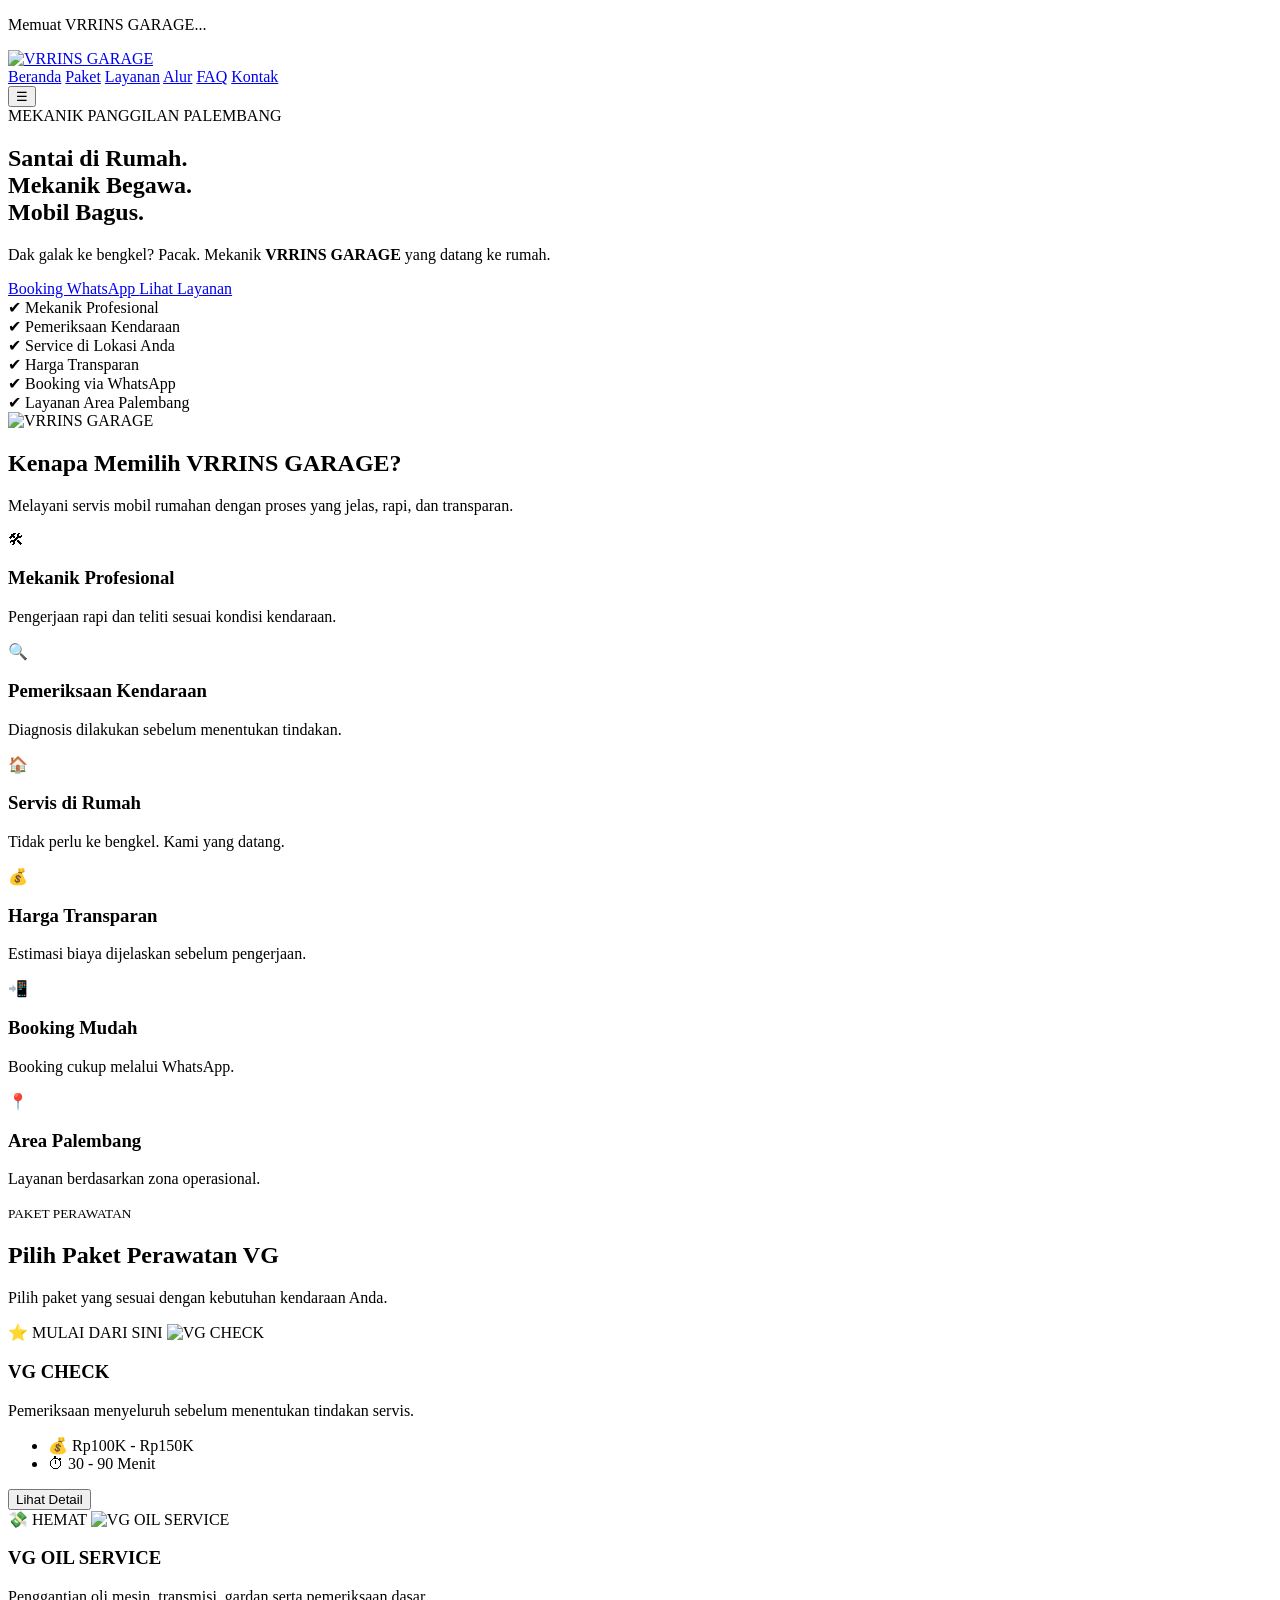
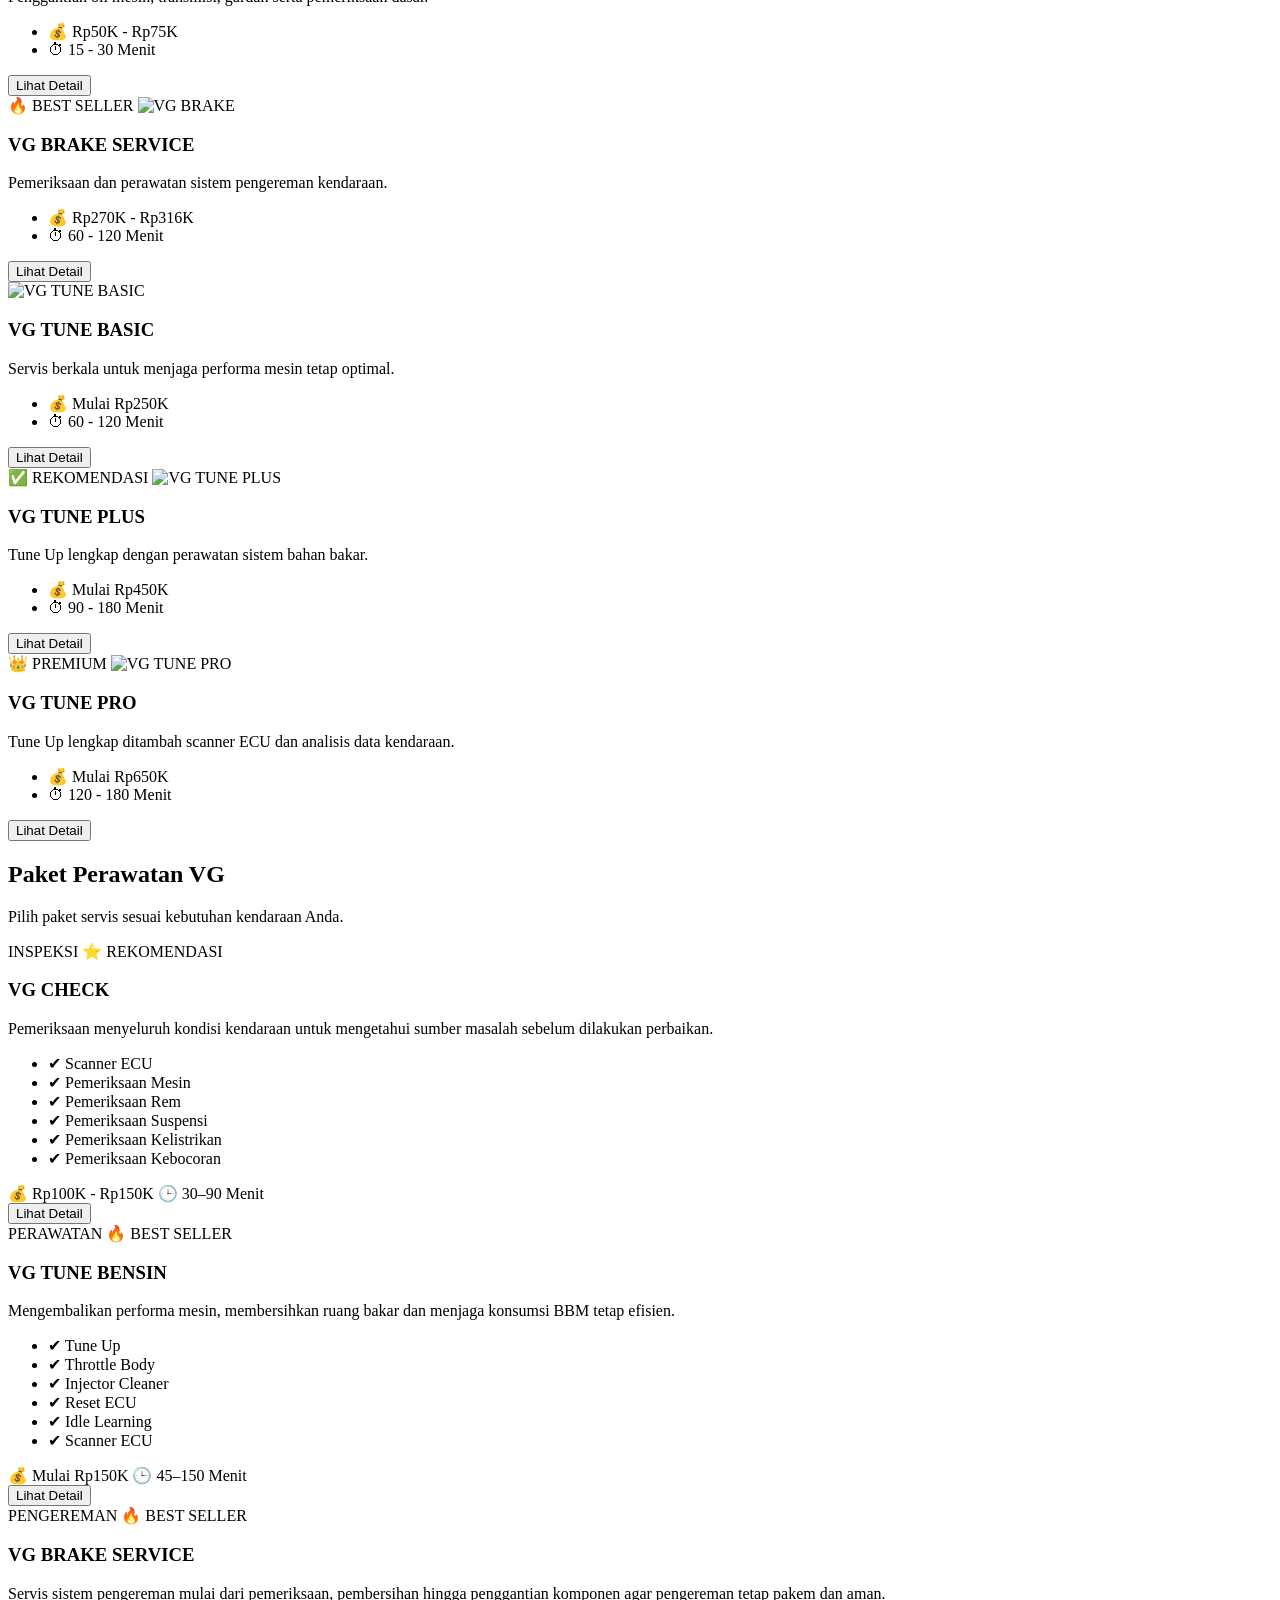
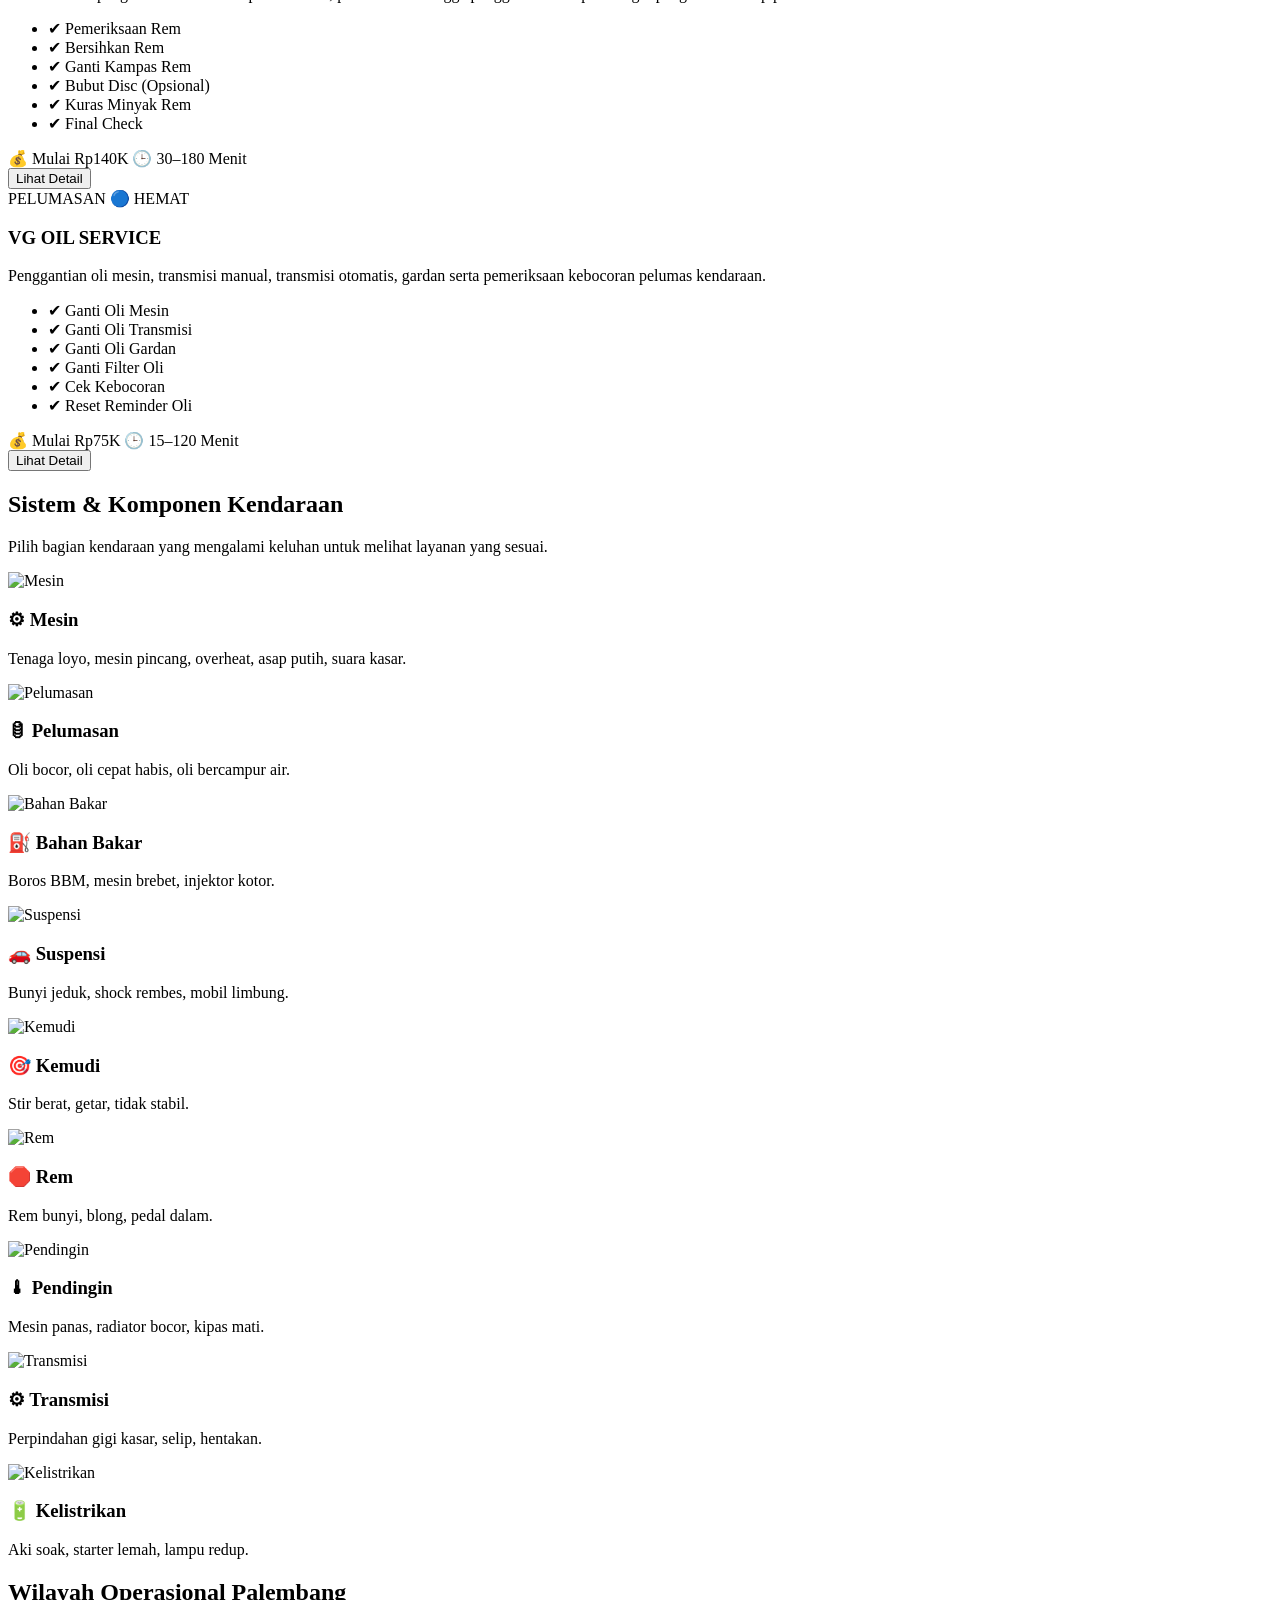
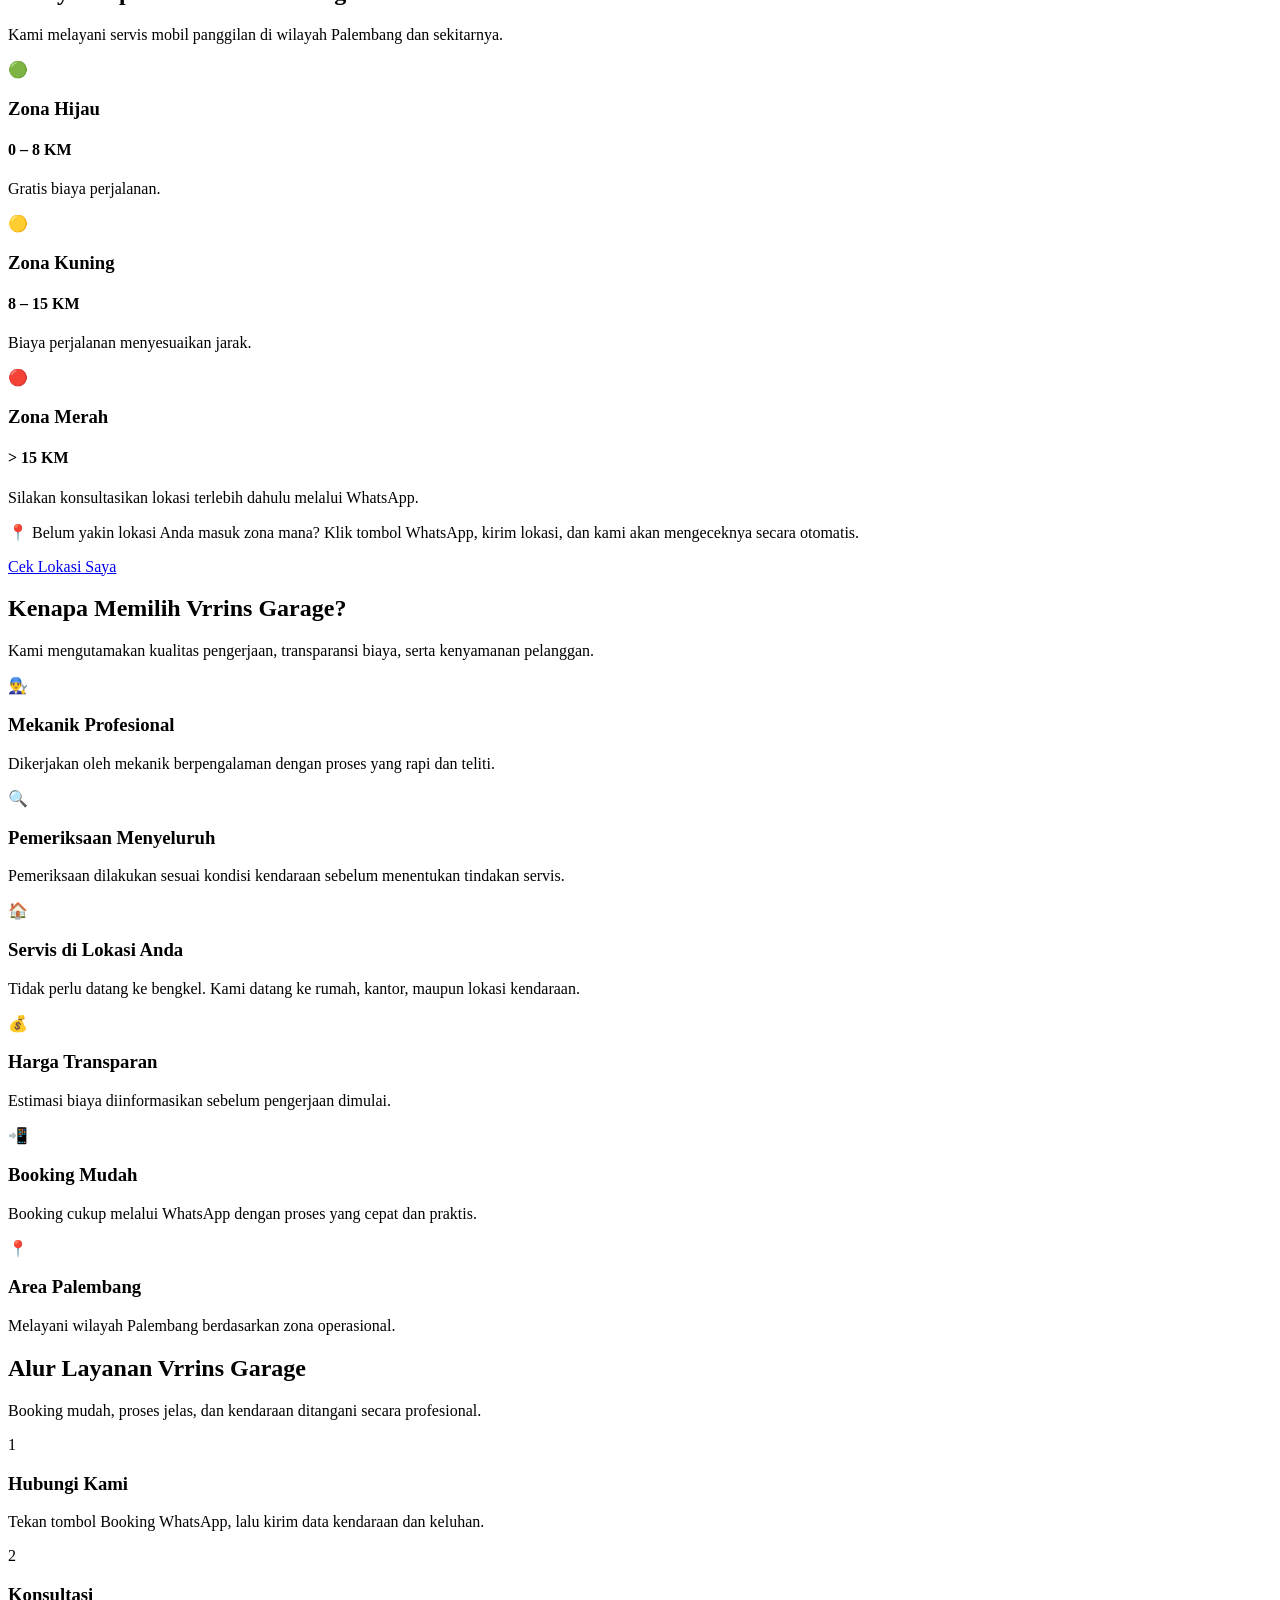
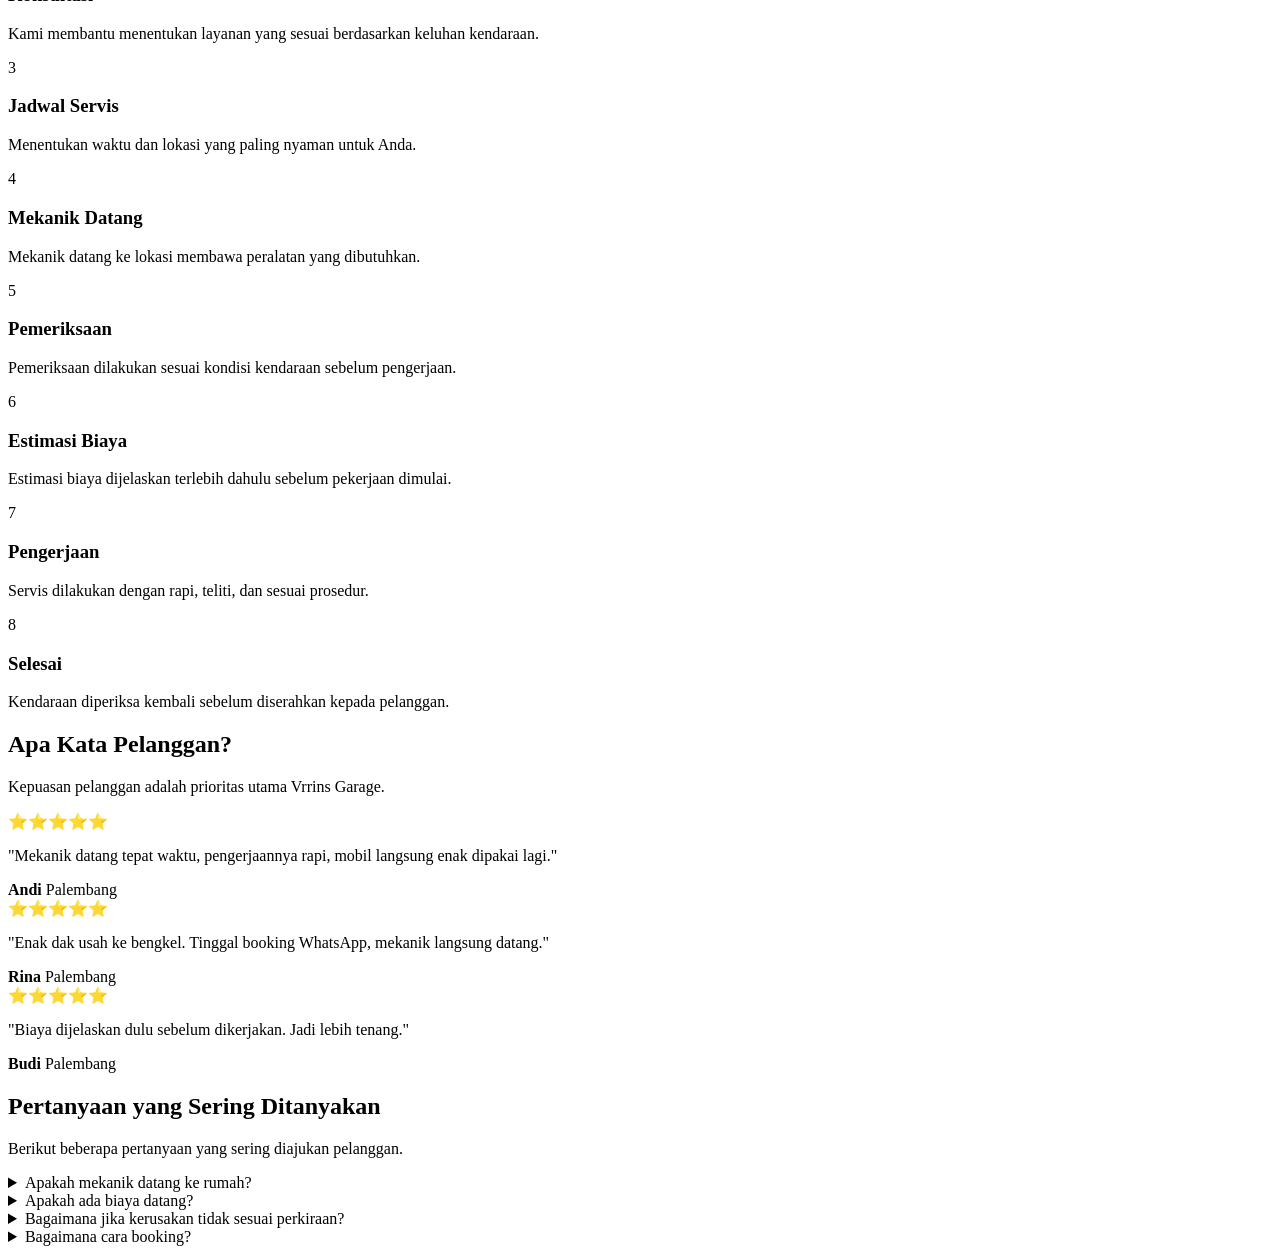
==== commit ab0ce8c7: "Add files via upload" ====
--- a/index.html
+++ b/index.html
@@ -1,206 +1,1715 @@
 <!DOCTYPE html>
 <html lang="id">
+
 <head>
-    <meta charset="UTF-8">
-    <meta name="viewport" content="width=device-width, initial-scale=1.0">
-    <title>VRRINS GARAGE - Layanan Bengkel Panggilan Premium</title>
-    <!-- FontAwesome & Google Fonts -->
-    <link rel="stylesheet" href="https://cdnjs.cloudflare.com/ajax/libs/font-awesome/6.4.0/css/all.min.css">
-    <link href="https://fonts.googleapis.com/css2?family=Outfit:wght@400;500;600;700&display=swap" rel="stylesheet">
-    <style>
-        :root {
-            --bg-dark: #0a0a0a;
-            --bg-card: #161616;
-            --bg-hover: #222222;
-            --text-main: #FFFFFF;
-            --text-sec: #999999;
-            --brand-red: #E50914;
-            --brand-red-hover: #b20710;
-            --wa-green: #25D366;
-            --gold: #F5C518;
-            --border-color: #2b2b2b;
-        }
-
-        * { box-sizing: border-box; margin: 0; padding: 0; font-family: 'Outfit', sans-serif; }
-        body { background-color: var(--bg-dark); color: var(--text-main); line-height: 1.5; padding-bottom: 40px; overflow-x: hidden; }
-        .container { max-width: 1050px; margin: 0 auto; padding: 0 16px; }
-
-        /* 1. Compact Hero Section */
-        header { 
-            text-align: center; 
-            padding: 25px 15px 15px; 
-            border-bottom: 1px solid var(--border-color); 
-            background: linear-gradient(180deg, #141414 0%, #0a0a0a 100%);
-            margin-bottom: 25px;
-        }
-        header h1 { font-size: 24px; letter-spacing: 2px; margin-bottom: 5px; font-weight: 700; }
-        header h1 span { color: var(--brand-red); }
-        header p { color: var(--text-sec); font-size: 13px; margin-bottom: 12px; }
-        .hero-cta { display: inline-flex; align-items: center; gap: 8px; background: var(--wa-green); color: #000; padding: 8px 16px; border-radius: 20px; font-size: 13px; font-weight: 600; text-decoration: none; transition: 0.2s; }
-        .hero-cta:hover { opacity: 0.9; transform: scale(1.02); }
-
-        /* Section Titles */
-        .section-title { font-size: 18px; margin: 25px 0 12px; border-left: 3px solid var(--brand-red); padding-left: 10px; font-weight: 600; display: flex; align-items: center; justify-content: space-between; }
-        .section-desc { font-size: 13px; color: var(--text-sec); margin-bottom: 15px; }
-
-        /* 2. Compact Main Packages Grid (~380-420px height target) */
-        .packages-grid { display: grid; grid-template-columns: repeat(auto-fit, minmax(230px, 1fr)); gap: 12px; }
-        .card { background: var(--bg-card); border: 1px solid var(--border-color); border-radius: 10px; padding: 15px; cursor: pointer; transition: all 0.2s; display: flex; flex-direction: column; justify-content: space-between; min-height: 320px; }
-        .card:hover { border-color: var(--brand-red); transform: translateY(-2px); background: var(--bg-hover); }
-        .card-labels { margin-bottom: 8px; display: flex; gap: 4px; flex-wrap: wrap; }
-        .label { font-size: 10px; padding: 2px 6px; border-radius: 4px; font-weight: 600; text-transform: uppercase; }
-        .label-cat { background: #262626; color: var(--text-main); }
-        .label-hl { background: rgba(229, 9, 20, 0.15); color: #ff6b6b; border: 1px solid var(--brand-red); }
-        .card h3 { font-size: 15px; margin-bottom: 6px; font-weight: 600; }
-        .card .desc { font-size: 12px; color: var(--text-sec); margin-bottom: 10px; flex-grow: 1; }
-        .card-meta { display: flex; justify-content: space-between; font-size: 11px; color: var(--gold); border-top: 1px solid var(--border-color); padding-top: 8px; }
-
-        /* 3. Photo-Based Categories Grid */
-        .categories-grid { display: grid; grid-template-columns: repeat(3, 1fr); gap: 10px; }
-        .cat-card { position: relative; height: 110px; border-radius: 8px; overflow: hidden; cursor: pointer; border: 1px solid var(--border-color); transition: 0.2s; display: flex; align-items: flex-end; padding: 10px; }
-        .cat-card::before { content: ''; position: absolute; inset: 0; background: linear-gradient(180deg, rgba(0,0,0,0.2) 0%, rgba(0,0,0,0.85) 100%); z-index: 1; }
-        .cat-card img { position: absolute; inset: 0; width: 100%; height: 100%; object-fit: cover; transition: 0.3s; }
-        .cat-card:hover img { transform: scale(1.08); }
-        .cat-card h4 { position: relative; z-index: 2; font-size: 12px; font-weight: 600; color: #fff; text-shadow: 0 1px 3px rgba(0,0,0,0.8); }
-        .cat-card:hover { border-color: var(--gold); }
-
-        /* 4. Streamlined 10-Step Timeline */
-        .timeline { display: grid; grid-template-columns: repeat(auto-fit, minmax(160px, 1fr)); gap: 8px; margin-top: 10px; }
-        .tl-item { background: var(--bg-card); border: 1px solid var(--border-color); padding: 10px; border-radius: 8px; font-size: 12px; display: flex; align-items: center; gap: 8px; }
-        .tl-num { background: var(--brand-red); color: white; width: 22px; height: 22px; border-radius: 50%; display: flex; align-items: center; justify-content: center; font-size: 10px; font-weight: bold; flex-shrink: 0; }
-
-        /* Testimonials Section */
-        .testimonial-card { background: var(--bg-card); border: 1px solid var(--border-color); padding: 15px; border-radius: 8px; margin-bottom: 10px; font-size: 12px; }
-        .testimonial-card p { font-style: italic; color: var(--text-sec); margin-bottom: 8px; }
-        .testimonial-card .author { font-weight: 600; color: var(--gold); }
-
-        /* FAQ Section */
-        .faq-item { background: var(--bg-card); border: 1px solid var(--border-color); border-radius: 8px; margin-bottom: 8px; padding: 12px; font-size: 13px; }
-        .faq-item h4 { font-size: 13px; margin-bottom: 4px; color: #fff; }
-        .faq-item p { color: var(--text-sec); font-size: 12px; }
-
-        /* Buttons */
-        .btn { border: none; border-radius: 6px; font-weight: 600; cursor: pointer; transition: 0.2s; text-align: center; }
-        .btn-outline { background: transparent; border: 1px solid var(--brand-red); color: var(--text-main); }
-        .btn-outline:hover { background: var(--brand-red); }
-        .btn-wa { background: var(--wa-green); color: #000; width: 100%; padding: 12px; font-size: 14px; display: flex; align-items: center; justify-content: center; gap: 8px; margin-top: 15px; text-decoration: none; border-radius: 6px; font-weight: 700; }
-        .btn-wa:hover { background: #1ebc57; }
-
-        /* Floating WA Button */
-        .floating-wa { position: fixed; bottom: 20px; right: 20px; background: var(--wa-green); color: #000; width: 50px; height: 50px; border-radius: 50%; display: flex; align-items: center; justify-content: center; font-size: 24px; box-shadow: 0 4px 12px rgba(0,0,0,0.5); z-index: 999; text-decoration: none; transition: transform 0.2s; }
-        .floating-wa:hover { transform: scale(1.1); }
-
-        /* 5. Three-Column Footer */
-        footer { background: #050505; border-top: 1px solid var(--border-color); margin-top: 40px; padding: 30px 16px 15px; font-size: 12px; color: var(--text-sec); }
-        .footer-grid { max-width: 1050px; margin: 0 auto; display: grid; grid-template-columns: repeat(auto-fit, minmax(220px, 1fr)); gap: 20px; margin-bottom: 25px; }
-        .footer-col h4 { color: #fff; font-size: 14px; margin-bottom: 10px; font-weight: 600; }
-        .footer-col p { margin-bottom: 6px; }
-        .footer-bottom { text-align: center; border-top: 1px solid #1a1a1a; padding-top: 15px; font-size: 11px; }
-
-        /* Modal Popup */
-        .modal-overlay { position: fixed; inset: 0; background: rgba(0, 0, 0, 0.85); z-index: 1000; display: flex; justify-content: center; align-items: center; padding: 15px; opacity: 0; pointer-events: none; transition: opacity 0.2s; backdrop-filter: blur(4px); }
-        .modal-overlay.active { opacity: 1; pointer-events: auto; }
-        .modal-content { background: var(--bg-card); border: 1px solid var(--border-color); width: 100%; max-width: 480px; max-height: 85vh; border-radius: 12px; overflow-y: auto; padding: 20px; position: relative; }
-        .modal-header { display: flex; justify-content: space-between; align-items: center; border-bottom: 1px solid var(--border-color); padding-bottom: 10px; margin-bottom: 15px; }
-        .modal-title { font-size: 15px; font-weight: 600; text-align: center; flex-grow: 1; }
-        .modal-back, .modal-close { background: none; border: none; color: var(--text-main); font-size: 16px; cursor: pointer; padding: 4px 8px; }
-        
-        .list-group { display: flex; flex-direction: column; gap: 8px; }
-        .list-item { background: var(--bg-dark); border: 1px solid var(--border-color); padding: 10px 12px; border-radius: 6px; cursor: pointer; display: flex; justify-content: space-between; align-items: center; transition: 0.2s; }
-        .list-item:hover { border-color: var(--brand-red); background: var(--bg-hover); }
-        .list-item h4 { font-size: 13px; margin-bottom: 2px; }
-        .list-item p { font-size: 11px; color: var(--text-sec); }
-        .detail-hero { text-align: center; padding: 15px 0; background: var(--bg-dark); border-radius: 6px; margin-bottom: 12px; }
-
-        @media (max-width: 600px) { 
-            .categories-grid { grid-template-columns: repeat(2, 1fr); } 
-            header { padding: 20px 10px 10px; }
-        }
-    </style>
+
+<meta charset="UTF-8">
+
+<meta name="viewport" content="width=device-width, initial-scale=1.0">
+
+<meta name="description" content="VRRINS GARAGE | Servis Mobil Rumahan & Mekanik Panggilan Palembang">
+
+<meta name="keywords" content="Servis Mobil Palembang, Bengkel Panggilan Palembang, Tune Up, Ganti Oli, Rem">
+
+<meta name="author" content="VRRINS GARAGE">
+
+<title>VRRINS GARAGE | Servis Mobil Rumahan Palembang</title>
+
+<link rel="stylesheet" href="assets/css/style.css">
+
+<link rel="stylesheet" href="assets/css/responsive.css">
+
+<link rel="preconnect" href="https://fonts.googleapis.com">
+
+<link rel="preconnect" href="https://fonts.gstatic.com" crossorigin>
+
+<link href="https://fonts.googleapis.com/css2?family=Poppins:wght@300;400;500;600;700;800&display=swap" rel="stylesheet">
+
+<link rel="icon" href="assets/images/logo/favicon.png">
+
 </head>
+
 <body>
 
-    <!-- Floating WhatsApp Shortcut -->
-    <a href="https://wa.me/62895622499262?text=Halo%20VRRINS%20GARAGE,%20saya%20ingin%20konsultasi%20layanan%20bengkel%20panggilan." class="floating-wa" target="_blank" title="Chat WhatsApp">
-        <i class="fab fa-whatsapp"></i>
-    </a>
+<!-- ================= LOADING ================= -->
+
+<div id="loader">
+
+<div class="spinner"></div>
+
+<p>Memuat VRRINS GARAGE...</p>
+
+</div>
+
+<!-- ================= HEADER ================= -->
+
+<header id="header">
+
+<div class="container navbar">
+
+<a href="#" class="logo">
+
+<img src="assets/images/logo/logo.png" alt="VRRINS GARAGE">
+
+</a>
+
+<nav id="navMenu">
+
+<a href="#hero">Beranda</a>
+
+<a href="#package">Paket</a>
+
+<a href="#system">Layanan</a>
+
+<a href="#workflow">Alur</a>
+
+<a href="#faq">FAQ</a>
+
+<a href="#footer">Kontak</a>
+
+</nav>
+
+<button id="menuButton">
+
+☰
+
+</button>
+
+</div>
+
+</header>
+
+<!-- ================= HERO ================= -->
+
+<section id="hero">
+
+<div class="container hero-grid">
+
+<div class="hero-left">
+
+<span class="hero-label">
+
+MEKANIK PANGGILAN PALEMBANG
+
+</span>
+
+<h1>
+
+Santai di Rumah.<br>
+
+Mekanik Begawa.<br>
+
+Mobil Bagus.
+
+</h1>
+
+<p>
+
+Dak galak ke bengkel?
+
+Pacak.
+
+Mekanik <strong>VRRINS GARAGE</strong>
+
+yang datang ke rumah.
+
+</p>
+
+<div class="hero-button">
+
+<a href="#booking"
+
+class="btn-wa">
+
+Booking WhatsApp
+
+</a>
+
+<a href="#system"
+
+class="btn-outline">
+
+Lihat Layanan
+
+</a>
+
+</div>
+
+<div class="hero-feature">
+
+<div>
+
+✔ Mekanik Profesional
+
+</div>
+
+<div>
+
+✔ Pemeriksaan Kendaraan
+
+</div>
+
+<div>
+
+✔ Service di Lokasi Anda
+
+</div>
+
+<div>
+
+✔ Harga Transparan
+
+</div>
+
+<div>
+
+✔ Booking via WhatsApp
+
+</div>
+
+<div>
+
+✔ Layanan Area Palembang
+
+</div>
+
+</div>
+
+</div>
+
+<div class="hero-right">
+
+<img
+
+src="assets/images/hero/hero.webp"
+
+alt="VRRINS GARAGE">
+
+</div>
+
+</div>
+
+</section>
+
+<!-- ================= FEATURE ================= -->
+
+<section id="feature">
+
+<div class="container">
+
+<div class="section-title">
+
+<h2>
+
+Kenapa Memilih
+
+VRRINS GARAGE?
+
+</h2>
+
+<p>
+
+Melayani servis mobil rumahan dengan proses yang jelas, rapi, dan transparan.
+
+</p>
+
+</div>
+
+<div class="feature-grid">
+
+<div class="feature-card">
+
+<div class="icon">
+
+🛠
+
+</div>
+
+<h3>
+
+Mekanik Profesional
+
+</h3>
+
+<p>
+
+Pengerjaan rapi dan teliti sesuai kondisi kendaraan.
+
+</p>
+
+</div>
+
+<div class="feature-card">
+
+<div class="icon">
+
+🔍
+
+</div>
+
+<h3>
+
+Pemeriksaan Kendaraan
+
+</h3>
+
+<p>
+
+Diagnosis dilakukan sebelum menentukan tindakan.
+
+</p>
+
+</div>
+
+<div class="feature-card">
+
+<div class="icon">
+
+🏠
+
+</div>
+
+<h3>
+
+Servis di Rumah
+
+</h3>
+
+<p>
+
+Tidak perlu ke bengkel.
+
+Kami yang datang.
+
+</p>
+
+</div>
+
+<div class="feature-card">
+
+<div class="icon">
+
+💰
+
+</div>
+
+<h3>
+
+Harga Transparan
+
+</h3>
+
+<p>
+
+Estimasi biaya dijelaskan sebelum pengerjaan.
+
+</p>
+
+</div>
+
+<div class="feature-card">
+
+<div class="icon">
+
+📲
+
+</div>
+
+<h3>
+
+Booking Mudah
+
+</h3>
+
+<p>
+
+Booking cukup melalui WhatsApp.
+
+</p>
+
+</div>
+
+<div class="feature-card">
+
+<div class="icon">
+
+📍
+
+</div>
+
+<h3>
+
+Area Palembang
+
+</h3>
+
+<p>
+
+Layanan berdasarkan zona operasional.
+
+</p>
+
+</div>
+
+</div>
+
+</div>
+
+</section>
+
+<!-- ================= PACKAGE ================= -->
+  <section id="package">
 
     <div class="container">
-        <!-- Compact Hero -->
-        <header>
-            <h1>VRRINS <span>GARAGE</span></h1>
-            <p>Layanan Bengkel & Pemeriksaan Mobil Profesional Langsung di Lokasi Anda</p>
-            <a href="https://wa.me/62895622499262?text=Halo%20VRRINS%20GARAGE,%20saya%20ingin%20booking%20layanan." class="hero-cta" target="_blank">
-                <i class="fab fa-whatsapp"></i> Booking Cepat via WhatsApp
-            </a>
-        </header>
-
-        <!-- Main Packages -->
-        <div class="section-title">Paket Layanan Utama</div>
-        <div id="main-packages-container" class="packages-grid"></div>
-
-        <!-- Categories with Photos -->
-        <div class="section-title">Sistem & Komponen Kendaraan</div>
-        <p class="section-desc">Pilih bagian yang bermasalah untuk melihat pilihan servis spesifik:</p>
-        <div id="categories-container" class="categories-grid"></div>
-
-        <!-- 10-Step Workflow -->
-        <div class="section-title">Alur Kerja Layanan</div>
-        <div id="timeline-container" class="timeline"></div>
-
-        <!-- Testimonials -->
-        <div class="section-title">Testimoni Pelanggan</div>
+
+        <div class="section-title">
+
+            <small>PAKET PERAWATAN</small>
+
+            <h2>Pilih Paket Perawatan VG</h2>
+
+            <p>
+                Pilih paket yang sesuai dengan kebutuhan kendaraan Anda.
+            </p>
+
+        </div>
+
+        <div class="package-grid">
+
+            <!-- VG CHECK -->
+
+            <article class="package-card">
+
+                <span class="badge start">
+
+                    ⭐ MULAI DARI SINI
+
+                </span>
+
+                <img src="assets/images/package/vg-check.webp" alt="VG CHECK">
+
+                <div class="package-content">
+
+                    <h3>VG CHECK</h3>
+
+                    <p>
+
+                        Pemeriksaan menyeluruh sebelum menentukan tindakan servis.
+
+                    </p>
+
+                    <ul>
+
+                        <li>💰 Rp100K - Rp150K</li>
+
+                        <li>⏱ 30 - 90 Menit</li>
+
+                    </ul>
+
+                    <button class="detail-button">
+
+                        Lihat Detail
+
+                    </button>
+
+                </div>
+
+            </article>
+
+            <!-- VG OIL -->
+
+            <article class="package-card">
+
+                <span class="badge save">
+
+                    💸 HEMAT
+
+                </span>
+
+                <img src="assets/images/package/vg-oil.webp" alt="VG OIL SERVICE">
+
+                <div class="package-content">
+
+                    <h3>VG OIL SERVICE</h3>
+
+                    <p>
+
+                        Penggantian oli mesin, transmisi, gardan serta pemeriksaan dasar.
+
+                    </p>
+
+                    <ul>
+
+                        <li>💰 Rp50K - Rp75K</li>
+
+                        <li>⏱ 15 - 30 Menit</li>
+
+                    </ul>
+
+                    <button class="detail-button">
+
+                        Lihat Detail
+
+                    </button>
+
+                </div>
+
+            </article>
+
+            <!-- VG BRAKE -->
+
+            <article class="package-card">
+
+                <span class="badge best">
+
+                    🔥 BEST SELLER
+
+                </span>
+
+                <img src="assets/images/package/vg-brake.webp" alt="VG BRAKE">
+
+                <div class="package-content">
+
+                    <h3>VG BRAKE SERVICE</h3>
+
+                    <p>
+
+                        Pemeriksaan dan perawatan sistem pengereman kendaraan.
+
+                    </p>
+
+                    <ul>
+
+                        <li>💰 Rp270K - Rp316K</li>
+
+                        <li>⏱ 60 - 120 Menit</li>
+
+                    </ul>
+
+                    <button class="detail-button">
+
+                        Lihat Detail
+
+                    </button>
+
+                </div>
+
+            </article>
+
+            <!-- VG TUNE BASIC -->
+
+            <article class="package-card">
+
+                <img src="assets/images/package/vg-basic.webp" alt="VG TUNE BASIC">
+
+                <div class="package-content">
+
+                    <h3>VG TUNE BASIC</h3>
+
+                    <p>
+
+                        Servis berkala untuk menjaga performa mesin tetap optimal.
+
+                    </p>
+
+                    <ul>
+
+                        <li>💰 Mulai Rp250K</li>
+
+                        <li>⏱ 60 - 120 Menit</li>
+
+                    </ul>
+
+                    <button class="detail-button">
+
+                        Lihat Detail
+
+                    </button>
+
+                </div>
+
+            </article>
+
+            <!-- VG TUNE PLUS -->
+
+            <article class="package-card">
+
+                <span class="badge recommend">
+
+                    ✅ REKOMENDASI
+
+                </span>
+
+                <img src="assets/images/package/vg-plus.webp" alt="VG TUNE PLUS">
+
+                <div class="package-content">
+
+                    <h3>VG TUNE PLUS</h3>
+
+                    <p>
+
+                        Tune Up lengkap dengan perawatan sistem bahan bakar.
+
+                    </p>
+
+                    <ul>
+
+                        <li>💰 Mulai Rp450K</li>
+
+                        <li>⏱ 90 - 180 Menit</li>
+
+                    </ul>
+
+                    <button class="detail-button">
+
+                        Lihat Detail
+
+                    </button>
+
+                </div>
+
+            </article>
+
+            <!-- VG TUNE PRO -->
+
+            <article class="package-card">
+
+                <span class="badge premium">
+
+                    👑 PREMIUM
+
+                </span>
+
+                <img src="assets/images/package/vg-pro.webp" alt="VG TUNE PRO">
+
+                <div class="package-content">
+
+                    <h3>VG TUNE PRO</h3>
+
+                    <p>
+
+                        Tune Up lengkap ditambah scanner ECU dan analisis data kendaraan.
+
+                    </p>
+
+                    <ul>
+
+                        <li>💰 Mulai Rp650K</li>
+
+                        <li>⏱ 120 - 180 Menit</li>
+
+                    </ul>
+
+                    <button class="detail-button">
+
+                        Lihat Detail
+
+                    </button>
+
+                </div>
+
+            </article>
+
+        </div>
+
+    </div>
+
+</section>
+
+<!-- ================= SYSTEM ================= -->
+  <section id="package" class="section">
+
+    <div class="section-title">
+        <span></span>
+        <h2>Paket Perawatan VG</h2>
+    </div>
+
+    <p class="section-subtitle">
+        Pilih paket servis sesuai kebutuhan kendaraan Anda.
+    </p>
+
+    <div class="package-grid">
+
+        <!-- ================= VG CHECK ================= -->
+
+        <div class="package-card">
+
+            <div class="package-label">
+
+                <span class="kategori">
+                    INSPEKSI
+                </span>
+
+                <span class="badge rekomendasi">
+                    ⭐ REKOMENDASI
+                </span>
+
+            </div>
+
+            <h3>VG CHECK</h3>
+
+            <p>
+                Pemeriksaan menyeluruh kondisi kendaraan untuk mengetahui sumber masalah sebelum dilakukan perbaikan.
+            </p>
+
+            <ul class="package-list">
+
+                <li>✔ Scanner ECU</li>
+                <li>✔ Pemeriksaan Mesin</li>
+                <li>✔ Pemeriksaan Rem</li>
+                <li>✔ Pemeriksaan Suspensi</li>
+                <li>✔ Pemeriksaan Kelistrikan</li>
+                <li>✔ Pemeriksaan Kebocoran</li>
+
+            </ul>
+
+            <div class="package-info">
+
+                <span>
+                    💰 Rp100K - Rp150K
+                </span>
+
+                <span>
+                    🕒 30–90 Menit
+                </span>
+
+            </div>
+
+            <button
+                class="btn-detail"
+                data-popup="vg-check">
+                Lihat Detail
+            </button>
+
+        </div>
+
+        <!-- ================= VG TUNE ================= -->
+
+        <div class="package-card">
+
+            <div class="package-label">
+
+                <span class="kategori">
+                    PERAWATAN
+                </span>
+
+                <span class="badge best">
+                    🔥 BEST SELLER
+                </span>
+
+            </div>
+
+            <h3>VG TUNE BENSIN</h3>
+
+            <p>
+                Mengembalikan performa mesin, membersihkan ruang bakar dan menjaga konsumsi BBM tetap efisien.
+            </p>
+
+            <ul class="package-list">
+
+                <li>✔ Tune Up</li>
+                <li>✔ Throttle Body</li>
+                <li>✔ Injector Cleaner</li>
+                <li>✔ Reset ECU</li>
+                <li>✔ Idle Learning</li>
+                <li>✔ Scanner ECU</li>
+
+            </ul>
+
+            <div class="package-info">
+
+                <span>
+                    💰 Mulai Rp150K
+                </span>
+
+                <span>
+                    🕒 45–150 Menit
+                </span>
+
+            </div>
+
+            <button
+                class="btn-detail"
+                data-popup="vg-tune">
+                Lihat Detail
+            </button>
+
+        </div>
+                <!-- ================= VG BRAKE SERVICE ================= -->
+
+        <div class="package-card">
+
+            <div class="package-label">
+
+                <span class="kategori">
+                    PENGEREMAN
+                </span>
+
+                <span class="badge best">
+                    🔥 BEST SELLER
+                </span>
+
+            </div>
+
+            <h3>VG BRAKE SERVICE</h3>
+
+            <p>
+                Servis sistem pengereman mulai dari pemeriksaan, pembersihan hingga penggantian komponen agar pengereman tetap pakem dan aman.
+            </p>
+
+            <ul class="package-list">
+
+                <li>✔ Pemeriksaan Rem</li>
+                <li>✔ Bersihkan Rem</li>
+                <li>✔ Ganti Kampas Rem</li>
+                <li>✔ Bubut Disc (Opsional)</li>
+                <li>✔ Kuras Minyak Rem</li>
+                <li>✔ Final Check</li>
+
+            </ul>
+
+            <div class="package-info">
+
+                <span>
+                    💰 Mulai Rp140K
+                </span>
+
+                <span>
+                    🕒 30–180 Menit
+                </span>
+
+            </div>
+
+            <button
+                class="btn-detail"
+                data-popup="vg-brake">
+                Lihat Detail
+            </button>
+
+        </div>
+
+        <!-- ================= VG OIL SERVICE ================= -->
+
+        <div class="package-card">
+
+            <div class="package-label">
+
+                <span class="kategori">
+                    PELUMASAN
+                </span>
+
+                <span class="badge hemat">
+                    🔵 HEMAT
+                </span>
+
+            </div>
+
+            <h3>VG OIL SERVICE</h3>
+
+            <p>
+                Penggantian oli mesin, transmisi manual, transmisi otomatis, gardan serta pemeriksaan kebocoran pelumas kendaraan.
+            </p>
+
+            <ul class="package-list">
+
+                <li>✔ Ganti Oli Mesin</li>
+                <li>✔ Ganti Oli Transmisi</li>
+                <li>✔ Ganti Oli Gardan</li>
+                <li>✔ Ganti Filter Oli</li>
+                <li>✔ Cek Kebocoran</li>
+                <li>✔ Reset Reminder Oli</li>
+
+            </ul>
+
+            <div class="package-info">
+
+                <span>
+                    💰 Mulai Rp75K
+                </span>
+
+                <span>
+                    🕒 15–120 Menit
+                </span>
+
+            </div>
+
+            <button
+                class="btn-detail"
+                data-popup="vg-oil">
+                Lihat Detail
+            </button>
+
+        </div>
+
+    </div>
+
+  </section>
+  <!-- ===================================================== -->
+<!-- SISTEM & KOMPONEN KENDARAAN -->
+<!-- ===================================================== -->
+
+<section id="kondisi" class="condition-section">
+
+    <div class="section-title">
+
+        <span></span>
+
+        <div>
+
+            <h2>Sistem & Komponen Kendaraan</h2>
+
+            <p>
+                Pilih bagian kendaraan yang mengalami keluhan untuk melihat
+                layanan yang sesuai.
+            </p>
+
+        </div>
+
+    </div>
+
+    <div class="condition-grid">
+
+        <!-- Mesin -->
+
+        <div class="condition-card" data-popup="mesin">
+
+            <img src="assets/images/system/mesin.webp"
+                 alt="Mesin">
+
+            <div class="overlay"></div>
+
+            <div class="condition-content">
+
+                <h3>⚙ Mesin</h3>
+
+                <p>
+                    Tenaga loyo, mesin pincang,
+                    overheat, asap putih,
+                    suara kasar.
+                </p>
+
+            </div>
+
+        </div>
+
+        <!-- Pelumasan -->
+
+        <div class="condition-card" data-popup="pelumasan">
+
+            <img src="assets/images/system/pelumasan.webp"
+                 alt="Pelumasan">
+
+            <div class="overlay"></div>
+
+            <div class="condition-content">
+
+                <h3>🛢 Pelumasan</h3>
+
+                <p>
+                    Oli bocor,
+                    oli cepat habis,
+                    oli bercampur air.
+                </p>
+
+            </div>
+
+        </div>
+
+        <!-- Bahan Bakar -->
+
+        <div class="condition-card" data-popup="bbm">
+
+            <img src="assets/images/system/bbm.webp"
+                 alt="Bahan Bakar">
+
+            <div class="overlay"></div>
+
+            <div class="condition-content">
+
+                <h3>⛽ Bahan Bakar</h3>
+
+                <p>
+                    Boros BBM,
+                    mesin brebet,
+                    injektor kotor.
+                </p>
+
+            </div>
+
+        </div>
+
+        <!-- Suspensi -->
+
+        <div class="condition-card" data-popup="suspensi">
+
+            <img src="assets/images/system/suspensi.webp"
+                 alt="Suspensi">
+
+            <div class="overlay"></div>
+
+            <div class="condition-content">
+
+                <h3>🚗 Suspensi</h3>
+
+                <p>
+                    Bunyi jeduk,
+                    shock rembes,
+                    mobil limbung.
+                </p>
+
+            </div>
+
+        </div>
+
+        <!-- Kemudi -->
+
+        <div class="condition-card" data-popup="kemudi">
+
+            <img src="assets/images/system/kemudi.webp"
+                 alt="Kemudi">
+
+            <div class="overlay"></div>
+
+            <div class="condition-content">
+
+                <h3>🎯 Kemudi</h3>
+
+                <p>
+                    Stir berat,
+                    getar,
+                    tidak stabil.
+                </p>
+
+            </div>
+
+        </div>
+
+        <!-- Rem -->
+
+        <div class="condition-card" data-popup="rem">
+
+            <img src="assets/images/system/rem.webp"
+                 alt="Rem">
+
+            <div class="overlay"></div>
+
+            <div class="condition-content">
+
+                <h3>🛑 Rem</h3>
+
+                <p>
+                    Rem bunyi,
+                    blong,
+                    pedal dalam.
+                </p>
+
+            </div>
+
+        </div>
+
+        <!-- Pendingin -->
+
+        <div class="condition-card" data-popup="pendingin">
+
+            <img src="assets/images/system/pendingin.webp"
+                 alt="Pendingin">
+
+            <div class="overlay"></div>
+
+            <div class="condition-content">
+
+                <h3>🌡 Pendingin</h3>
+
+                <p>
+                    Mesin panas,
+                    radiator bocor,
+                    kipas mati.
+                </p>
+
+            </div>
+
+        </div>
+
+        <!-- Transmisi -->
+
+        <div class="condition-card" data-popup="transmisi">
+
+            <img src="assets/images/system/transmisi.webp"
+                 alt="Transmisi">
+
+            <div class="overlay"></div>
+
+            <div class="condition-content">
+
+                <h3>⚙ Transmisi</h3>
+
+                <p>
+                    Perpindahan gigi kasar,
+                    selip,
+                    hentakan.
+                </p>
+
+            </div>
+
+        </div>
+
+        <!-- Kelistrikan -->
+
+        <div class="condition-card" data-popup="kelistrikan">
+
+            <img src="assets/images/system/kelistrikan.webp"
+                 alt="Kelistrikan">
+
+            <div class="overlay"></div>
+
+            <div class="condition-content">
+
+                <h3>🔋 Kelistrikan</h3>
+
+                <p>
+                    Aki soak,
+                    starter lemah,
+                    lampu redup.
+                </p>
+
+            </div>
+
+        </div>
+
+    </div>
+
+</section>
+<!-- ===================================================== -->
+<!-- WILAYAH OPERASIONAL -->
+<!-- ===================================================== -->
+
+<section id="wilayah" class="area-section">
+
+    <div class="section-title">
+
+        <span></span>
+
+        <div>
+
+            <h2>Wilayah Operasional Palembang</h2>
+
+            <p>
+                Kami melayani servis mobil panggilan di wilayah Palembang dan
+                sekitarnya.
+            </p>
+
+        </div>
+
+    </div>
+
+    <div class="area-grid">
+
+        <!-- Zona Hijau -->
+
+        <div class="area-card green">
+
+            <div class="area-icon">
+                🟢
+            </div>
+
+            <h3>Zona Hijau</h3>
+
+            <h4>0 – 8 KM</h4>
+
+            <p>
+                Gratis biaya perjalanan.
+            </p>
+
+        </div>
+
+        <!-- Zona Kuning -->
+
+        <div class="area-card yellow">
+
+            <div class="area-icon">
+                🟡
+            </div>
+
+            <h3>Zona Kuning</h3>
+
+            <h4>8 – 15 KM</h4>
+
+            <p>
+                Biaya perjalanan menyesuaikan jarak.
+            </p>
+
+        </div>
+
+        <!-- Zona Merah -->
+
+        <div class="area-card red">
+
+            <div class="area-icon">
+                🔴
+            </div>
+
+            <h3>Zona Merah</h3>
+
+            <h4>> 15 KM</h4>
+
+            <p>
+                Silakan konsultasikan lokasi terlebih dahulu melalui WhatsApp.
+            </p>
+
+        </div>
+
+    </div>
+
+    <div class="area-note">
+
+        <p>
+
+            📍 Belum yakin lokasi Anda masuk zona mana?
+            Klik tombol WhatsApp, kirim lokasi, dan kami akan
+            mengeceknya secara otomatis.
+
+        </p>
+
+        <a href="#booking"
+           class="btn-whatsapp">
+
+            Cek Lokasi Saya
+
+        </a>
+
+    </div>
+
+</section>
+<!-- ===================================================== -->
+<!-- KENAPA MEMILIH VRRINS GARAGE -->
+<!-- ===================================================== -->
+
+<section id="why-us" class="why-section">
+
+    <div class="section-title">
+
+        <span></span>
+
+        <div>
+
+            <h2>Kenapa Memilih Vrrins Garage?</h2>
+
+            <p>
+
+                Kami mengutamakan kualitas pengerjaan, transparansi biaya,
+                serta kenyamanan pelanggan.
+
+            </p>
+
+        </div>
+
+    </div>
+
+    <div class="why-grid">
+
+        <!-- Card -->
+
+        <div class="why-card">
+
+            <div class="why-icon">
+
+                👨‍🔧
+
+            </div>
+
+            <h3>Mekanik Profesional</h3>
+
+            <p>
+
+                Dikerjakan oleh mekanik berpengalaman dengan proses
+                yang rapi dan teliti.
+
+            </p>
+
+        </div>
+
+        <div class="why-card">
+
+            <div class="why-icon">
+
+                🔍
+
+            </div>
+
+            <h3>Pemeriksaan Menyeluruh</h3>
+
+            <p>
+
+                Pemeriksaan dilakukan sesuai kondisi kendaraan sebelum
+                menentukan tindakan servis.
+
+            </p>
+
+        </div>
+
+        <div class="why-card">
+
+            <div class="why-icon">
+
+                🏠
+
+            </div>
+
+            <h3>Servis di Lokasi Anda</h3>
+
+            <p>
+
+                Tidak perlu datang ke bengkel.
+                Kami datang ke rumah, kantor, maupun lokasi kendaraan.
+
+            </p>
+
+        </div>
+
+        <div class="why-card">
+
+            <div class="why-icon">
+
+                💰
+
+            </div>
+
+            <h3>Harga Transparan</h3>
+
+            <p>
+
+                Estimasi biaya diinformasikan sebelum pengerjaan dimulai.
+
+            </p>
+
+        </div>
+
+        <div class="why-card">
+
+            <div class="why-icon">
+
+                📲
+
+            </div>
+
+            <h3>Booking Mudah</h3>
+
+            <p>
+
+                Booking cukup melalui WhatsApp dengan proses yang cepat
+                dan praktis.
+
+            </p>
+
+        </div>
+
+        <div class="why-card">
+
+            <div class="why-icon">
+
+                📍
+
+            </div>
+
+            <h3>Area Palembang</h3>
+
+            <p>
+
+                Melayani wilayah Palembang berdasarkan zona operasional.
+
+            </p>
+
+        </div>
+
+    </div>
+
+</section>
+<!-- ===================================================== -->
+<!-- ALUR LAYANAN -->
+<!-- ===================================================== -->
+
+<section id="workflow" class="workflow-section">
+
+    <div class="section-title">
+
+        <span></span>
+
+        <div>
+
+            <h2>Alur Layanan Vrrins Garage</h2>
+
+            <p>
+
+                Booking mudah, proses jelas, dan kendaraan ditangani secara profesional.
+
+            </p>
+
+        </div>
+
+    </div>
+
+    <div class="workflow">
+
+        <!-- Step 1 -->
+
+        <div class="step">
+
+            <div class="step-number">1</div>
+
+            <div class="step-content">
+
+                <h3>Hubungi Kami</h3>
+
+                <p>
+
+                    Tekan tombol Booking WhatsApp, lalu kirim data kendaraan dan keluhan.
+
+                </p>
+
+            </div>
+
+        </div>
+
+        <!-- Step 2 -->
+
+        <div class="step">
+
+            <div class="step-number">2</div>
+
+            <div class="step-content">
+
+                <h3>Konsultasi</h3>
+
+                <p>
+
+                    Kami membantu menentukan layanan yang sesuai berdasarkan keluhan kendaraan.
+
+                </p>
+
+            </div>
+
+        </div>
+
+        <!-- Step 3 -->
+
+        <div class="step">
+
+            <div class="step-number">3</div>
+
+            <div class="step-content">
+
+                <h3>Jadwal Servis</h3>
+
+                <p>
+
+                    Menentukan waktu dan lokasi yang paling nyaman untuk Anda.
+
+                </p>
+
+            </div>
+
+        </div>
+
+        <!-- Step 4 -->
+
+        <div class="step">
+
+            <div class="step-number">4</div>
+
+            <div class="step-content">
+
+                <h3>Mekanik Datang</h3>
+
+                <p>
+
+                    Mekanik datang ke lokasi membawa peralatan yang dibutuhkan.
+
+                </p>
+
+            </div>
+
+        </div>
+
+        <!-- Step 5 -->
+
+        <div class="step">
+
+            <div class="step-number">5</div>
+
+            <div class="step-content">
+
+                <h3>Pemeriksaan</h3>
+
+                <p>
+
+                    Pemeriksaan dilakukan sesuai kondisi kendaraan sebelum pengerjaan.
+
+                </p>
+
+            </div>
+
+        </div>
+
+        <!-- Step 6 -->
+
+        <div class="step">
+
+            <div class="step-number">6</div>
+
+            <div class="step-content">
+
+                <h3>Estimasi Biaya</h3>
+
+                <p>
+
+                    Estimasi biaya dijelaskan terlebih dahulu sebelum pekerjaan dimulai.
+
+                </p>
+
+            </div>
+
+        </div>
+
+        <!-- Step 7 -->
+
+        <div class="step">
+
+            <div class="step-number">7</div>
+
+            <div class="step-content">
+
+                <h3>Pengerjaan</h3>
+
+                <p>
+
+                    Servis dilakukan dengan rapi, teliti, dan sesuai prosedur.
+
+                </p>
+
+            </div>
+
+        </div>
+
+        <!-- Step 8 -->
+
+        <div class="step">
+
+            <div class="step-number">8</div>
+
+            <div class="step-content">
+
+                <h3>Selesai</h3>
+
+                <p>
+
+                    Kendaraan diperiksa kembali sebelum diserahkan kepada pelanggan.
+
+                </p>
+
+            </div>
+
+        </div>
+
+    </div>
+
+</section>
+<!-- ===================================================== -->
+<!-- TESTIMONI -->
+<!-- ===================================================== -->
+
+<section id="testimonial" class="testimonial-section">
+
+    <div class="section-title">
+
+        <span></span>
+
+        <div>
+
+            <h2>Apa Kata Pelanggan?</h2>
+
+            <p>
+
+                Kepuasan pelanggan adalah prioritas utama Vrrins Garage.
+
+            </p>
+
+        </div>
+
+    </div>
+
+    <div class="testimonial-grid">
+
+        <!-- Testimoni 1 -->
+
         <div class="testimonial-card">
-            <p>"Sangat terbantu saat mobil mogok di rumah. Mekanik datang tepat waktu, transparan, dan pengerjaannya rapi tanpa harus repot ke bengkel."</p>
-            <div class="author">— Bpk. Rian, Jakarta Selatan</div>
-        </div>
+
+            <div class="stars">
+
+                ⭐⭐⭐⭐⭐
+
+            </div>
+
+            <p>
+
+                "Mekanik datang tepat waktu, pengerjaannya rapi, mobil langsung enak dipakai lagi."
+
+            </p>
+
+            <div class="customer">
+
+                <strong>Andi</strong>
+
+                <span>Palembang</span>
+
+            </div>
+
+        </div>
+
+        <!-- Testimoni 2 -->
+
         <div class="testimonial-card">
-            <p>"Paket VG Check-nya juara. Penjelasannya detail, tahu persis komponen mana yang harus diganti jadi tidak buang-buang uang."</p>
-            <div class="author">— Ibu Sarah, Depok</div>
-        </div>
-
-        <!-- FAQ Section -->
-        <div class="section-title">Pertanyaan Umum (FAQ)</div>
-        <div class="faq-item">
-            <h4>Apakah mekanik bisa dipanggil ke rumah atau kantor?</h4>
-            <p>Ya, 100% layanan kami berbasis panggilan ke lokasi pelanggan (rumah, kantor, atau pinggir jalan darurat).</p>
-        </div>
-        <div class="faq-item">
-            <h4>Bagaimana jika diperlukan penggantian sparepart?</h4>
-            <p>Kami akan memberikan estimasi biaya transparan terlebih dahulu. Sparepart dapat disediakan oleh pelanggan atau dibantu carikan oleh tim kami.</p>
-        </div>
+
+            <div class="stars">
+
+                ⭐⭐⭐⭐⭐
+
+            </div>
+
+            <p>
+
+                "Enak dak usah ke bengkel. Tinggal booking WhatsApp, mekanik langsung datang."
+
+            </p>
+
+            <div class="customer">
+
+                <strong>Rina</strong>
+
+                <span>Palembang</span>
+
+            </div>
+
+        </div>
+
+        <!-- Testimoni 3 -->
+
+        <div class="testimonial-card">
+
+            <div class="stars">
+
+                ⭐⭐⭐⭐⭐
+
+            </div>
+
+            <p>
+
+                "Biaya dijelaskan dulu sebelum dikerjakan. Jadi lebih tenang."
+
+            </p>
+
+            <div class="customer">
+
+                <strong>Budi</strong>
+
+                <span>Palembang</span>
+
+            </div>
+
+        </div>
+
     </div>
 
-    <!-- 3-Column Footer -->
-    <footer>
-        <div class="footer-grid">
-            <div class="footer-col">
-                <h4>VRRINS GARAGE</h4>
-                <p>Solusi praktis perawatan dan perbaikan kendaraan roda empat langsung di tempat Anda dengan standar kualitas bengkel resmi.</p>
-            </div>
-            <div class="footer-col">
-                <h4>Area Operasional</h4>
-                <p>• Jakarta Selatan & Sekitarnya</p>
-                <p>• Depok & Cinere</p>
-                <p>• Tangerang Selatan (Lebak Bulus / Bintaro)</p>
-            </div>
-            <div class="footer-col">
-                <h4>Kontak & Jam Kerja</h4>
-                <p><i class="fab fa-whatsapp"></i> +62 895-6224-99262</p>
-                <p><i class="far fa-clock"></i> Senin - Minggu: 08.00 - 18.00 WIB</p>
-            </div>
-        </div>
-        <div class="footer-bottom">
-            &copy; 2026 VRRINS GARAGE. Hak Cipta Dilindungi Undang-Undang.
-        </div>
-    </footer>
-
-    <!-- Modal Popup -->
-    <div id="modal-overlay" class="modal-overlay">
-        <div id="modal-content" class="modal-content"></div>
+</section>
+<!-- ===================================================== -->
+<!-- FAQ -->
+<!-- ===================================================== -->
+
+<section id="faq" class="faq-section">
+
+    <div class="section-title">
+
+        <span></span>
+
+        <div>
+
+            <h2>Pertanyaan yang Sering Ditanyakan</h2>
+
+            <p>
+
+                Berikut beberapa pertanyaan yang sering diajukan pelanggan.
+
+            </p>
+
+        </div>
+
     </div>
 
-    <!-- JavaScript Link -->
-    <script src="script.js"></script>
-</body>
-</html>
+    <div class="faq-list">
+
+        <details>
+
+            <summary>
+
+                Apakah mekanik datang ke rumah?
+
+            </summary>
+
+            <p>
+
+                Ya. Vrrins Garage melayani servis mobil di rumah, kantor, maupun lokasi kendaraan.
+
+            </p>
+
+        </details>
+
+        <details>
+
+            <summary>
+
+                Apakah ada biaya datang?
+
+            </summary>
+
+            <p>
+
+                Tergantung zona layanan. Silakan kirim lokasi Anda melalui WhatsApp.
+
+            </p>
+
+        </details>
+
+        <details>
+
+            <summary>
+
+                Bagaimana jika kerusakan tidak sesuai perkiraan?
+
+            </summary>
+
+            <p>
+
+                Mekanik akan menginformasikan hasil pemeriksaan beserta estimasi biaya sebelum pengerjaan dilanjutkan.
+
+            </p>
+
+        </details>
+
+        <details>
+
+            <summary>
+
+                Bagaimana cara booking?
+
+            </summary>
+
+            <p>
+
+                Cukup tekan tombol Booking WhatsApp, lalu isi data kendaraan dan keluhan.
+
+            </p>
+
+        </details>
+
+    </div>
+
+</section>
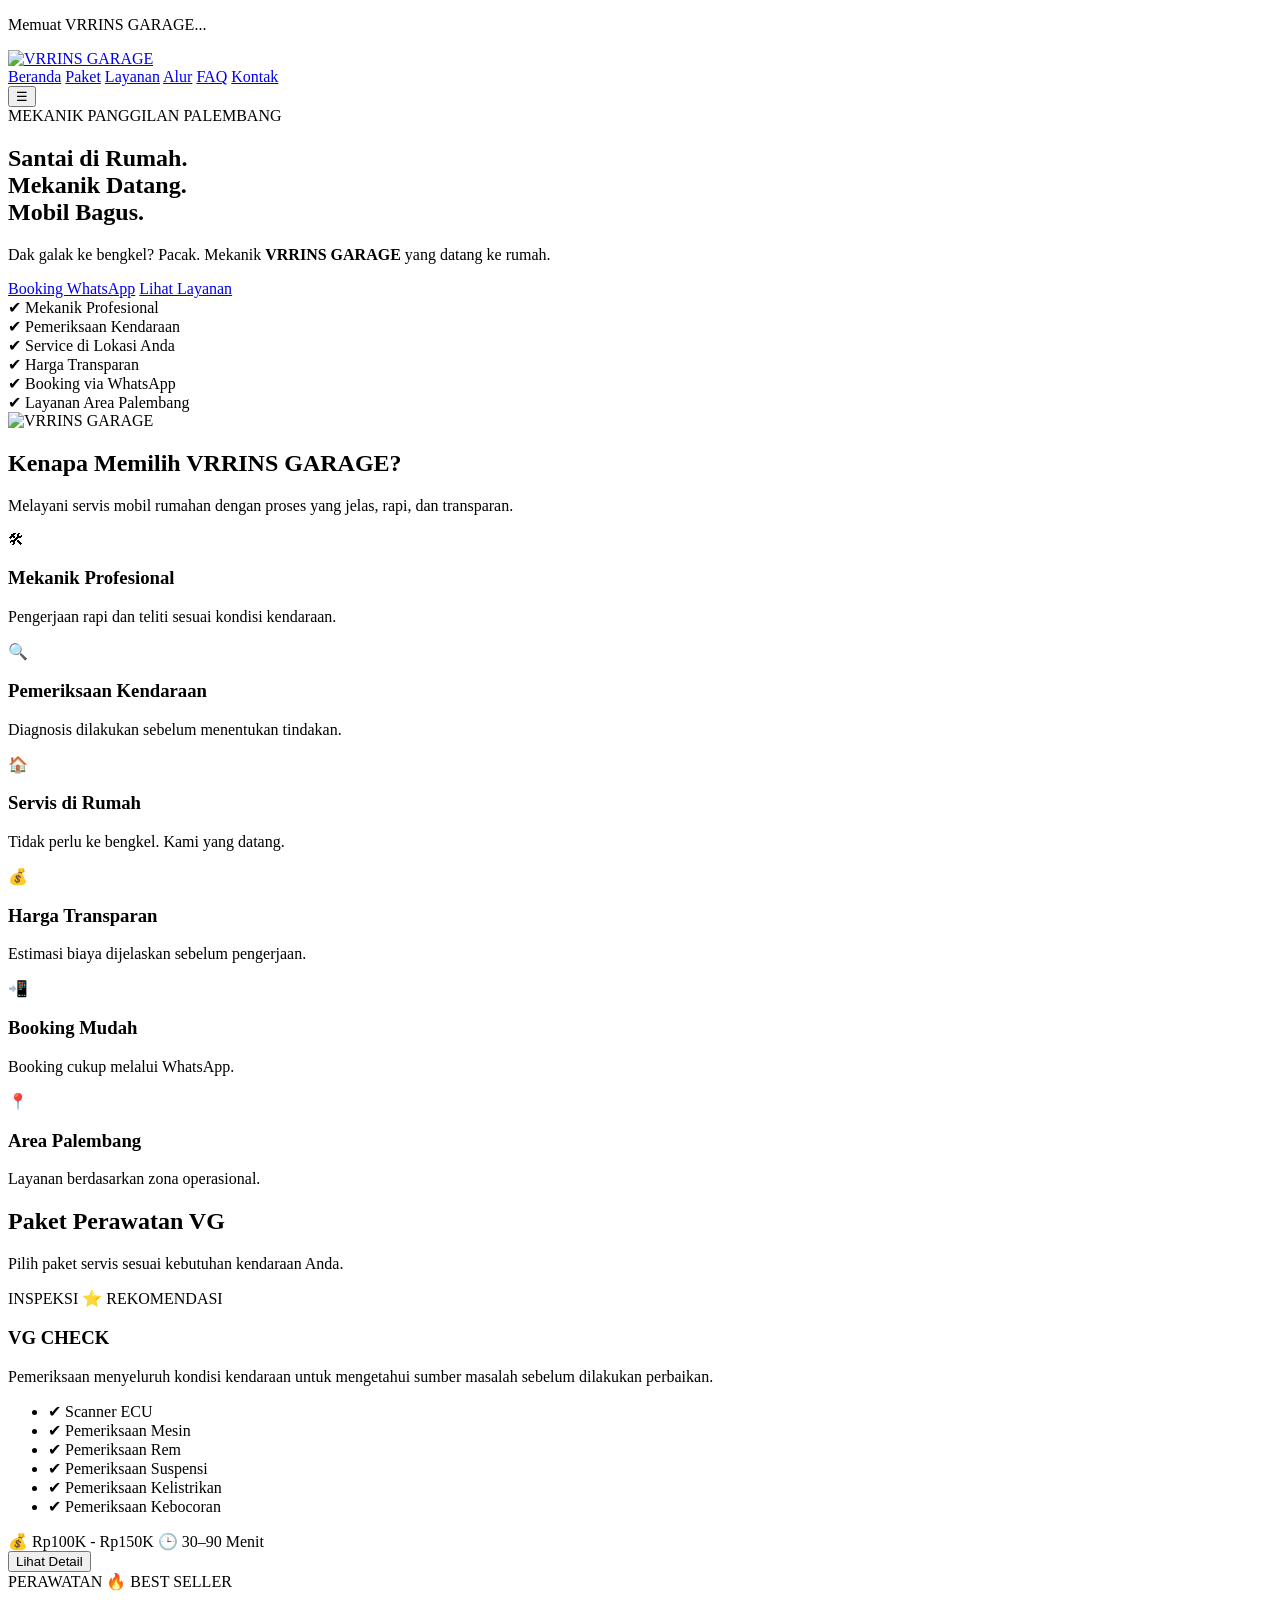
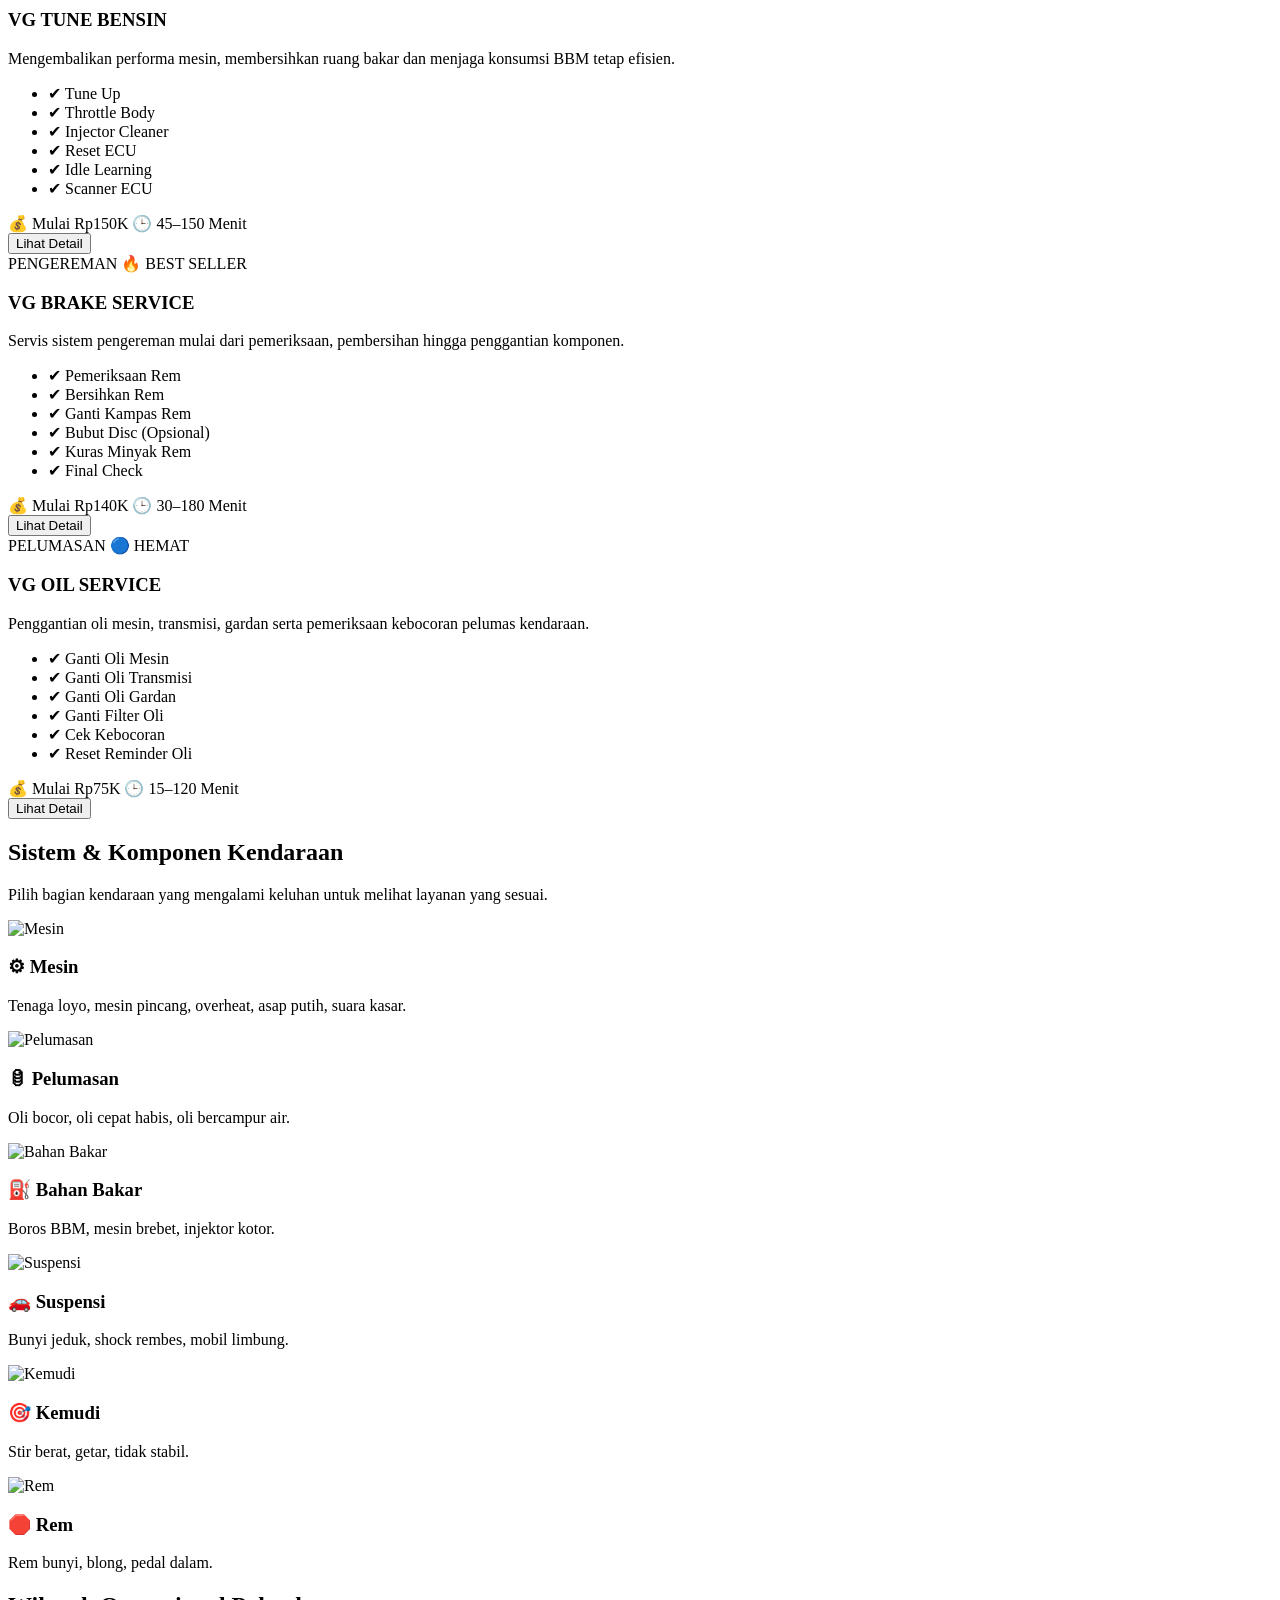
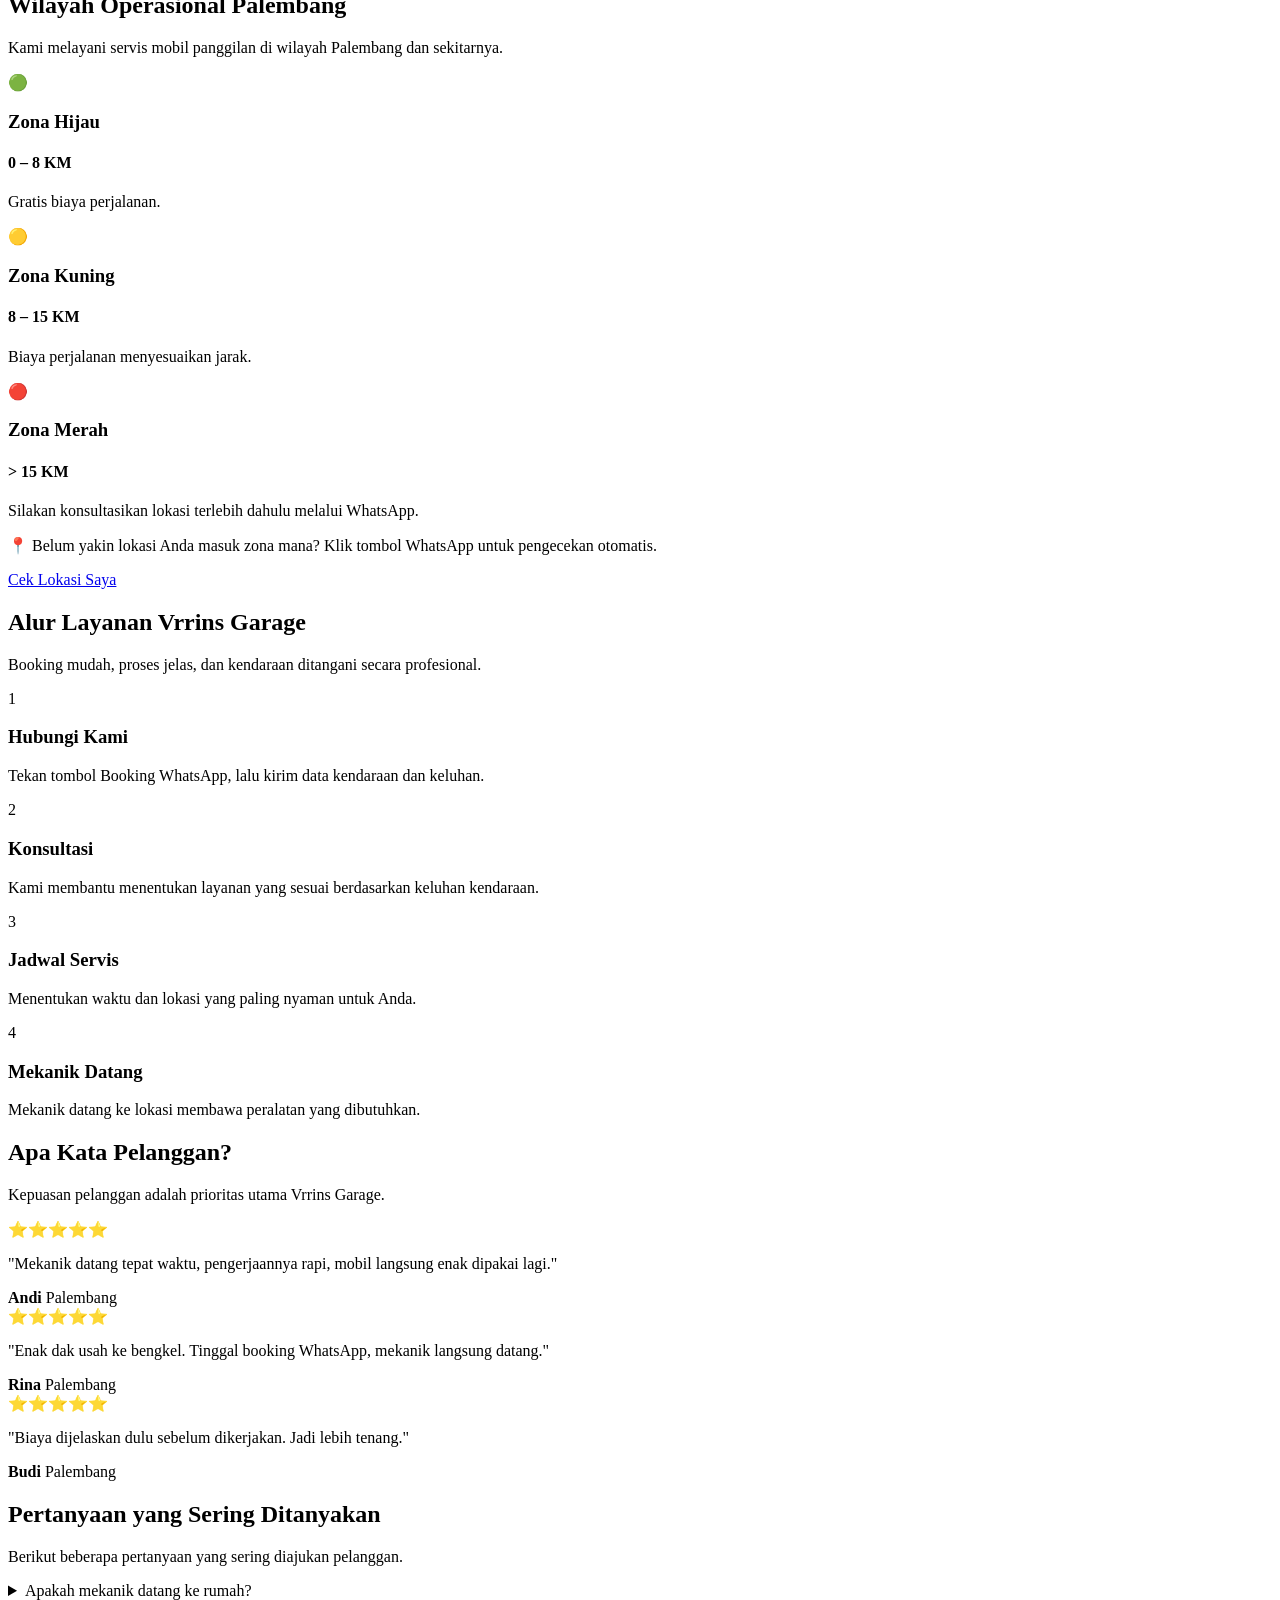
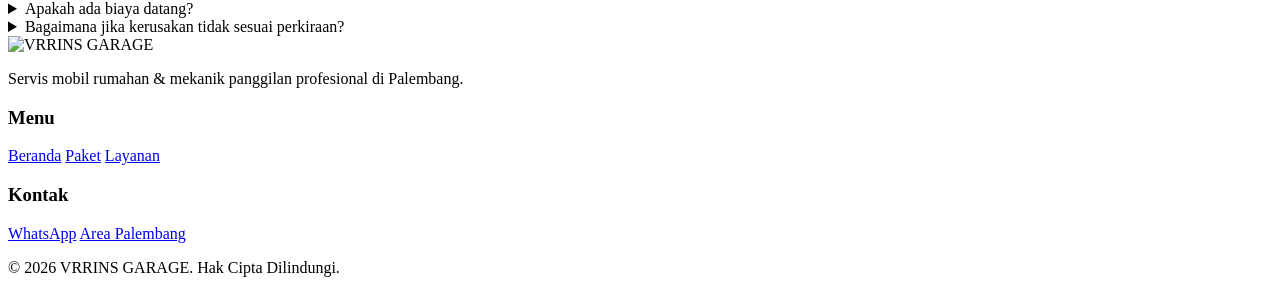
==== commit 8bcbd39f: "Update index.html" ====
--- a/index.html
+++ b/index.html
@@ -1,1715 +1,448 @@
 <!DOCTYPE html>
 <html lang="id">
-
 <head>
-
-<meta charset="UTF-8">
-
-<meta name="viewport" content="width=device-width, initial-scale=1.0">
-
-<meta name="description" content="VRRINS GARAGE | Servis Mobil Rumahan & Mekanik Panggilan Palembang">
-
-<meta name="keywords" content="Servis Mobil Palembang, Bengkel Panggilan Palembang, Tune Up, Ganti Oli, Rem">
-
-<meta name="author" content="VRRINS GARAGE">
-
-<title>VRRINS GARAGE | Servis Mobil Rumahan Palembang</title>
-
-<link rel="stylesheet" href="assets/css/style.css">
-
-<link rel="stylesheet" href="assets/css/responsive.css">
-
-<link rel="preconnect" href="https://fonts.googleapis.com">
-
-<link rel="preconnect" href="https://fonts.gstatic.com" crossorigin>
-
-<link href="https://fonts.googleapis.com/css2?family=Poppins:wght@300;400;500;600;700;800&display=swap" rel="stylesheet">
-
-<link rel="icon" href="assets/images/logo/favicon.png">
-
+    <meta charset="UTF-8">
+    <meta name="viewport" content="width=device-width, initial-scale=1.0">
+    <meta name="description" content="VRRINS GARAGE | Servis Mobil Rumahan & Mekanik Panggilan Palembang">
+    <meta name="keywords" content="Servis Mobil Palembang, Bengkel Panggilan Palembang, Tune Up, Ganti Oli, Rem">
+    <meta name="author" content="VRRINS GARAGE">
+    <title>VRRINS GARAGE | Servis Mobil Rumahan Palembang</title>
+    <link rel="stylesheet" href="assets/css/style.css">
+    <link rel="stylesheet" href="assets/css/responsive.css">
+    <link rel="preconnect" href="https://fonts.googleapis.com">
+    <link rel="preconnect" href="https://fonts.gstatic.com" crossorigin>
+    <link href="https://fonts.googleapis.com/css2?family=Poppins:wght@300;400;500;600;700;800&display=swap" rel="stylesheet">
+    <link rel="icon" href="assets/images/logo/favicon.png">
 </head>
-
 <body>
 
-<!-- ================= LOADING ================= -->
-
-<div id="loader">
-
-<div class="spinner"></div>
-
-<p>Memuat VRRINS GARAGE...</p>
-
-</div>
-
-<!-- ================= HEADER ================= -->
-
-<header id="header">
-
-<div class="container navbar">
-
-<a href="#" class="logo">
-
-<img src="assets/images/logo/logo.png" alt="VRRINS GARAGE">
-
-</a>
-
-<nav id="navMenu">
-
-<a href="#hero">Beranda</a>
-
-<a href="#package">Paket</a>
-
-<a href="#system">Layanan</a>
-
-<a href="#workflow">Alur</a>
-
-<a href="#faq">FAQ</a>
-
-<a href="#footer">Kontak</a>
-
-</nav>
-
-<button id="menuButton">
-
-☰
-
-</button>
-
-</div>
-
-</header>
-
-<!-- ================= HERO ================= -->
-
-<section id="hero">
-
-<div class="container hero-grid">
-
-<div class="hero-left">
-
-<span class="hero-label">
-
-MEKANIK PANGGILAN PALEMBANG
-
-</span>
-
-<h1>
-
-Santai di Rumah.<br>
-
-Mekanik Begawa.<br>
-
-Mobil Bagus.
-
-</h1>
-
-<p>
-
-Dak galak ke bengkel?
-
-Pacak.
-
-Mekanik <strong>VRRINS GARAGE</strong>
-
-yang datang ke rumah.
-
-</p>
-
-<div class="hero-button">
-
-<a href="#booking"
-
-class="btn-wa">
-
-Booking WhatsApp
-
-</a>
-
-<a href="#system"
-
-class="btn-outline">
-
-Lihat Layanan
-
-</a>
-
-</div>
-
-<div class="hero-feature">
-
-<div>
-
-✔ Mekanik Profesional
-
-</div>
-
-<div>
-
-✔ Pemeriksaan Kendaraan
-
-</div>
-
-<div>
-
-✔ Service di Lokasi Anda
-
-</div>
-
-<div>
-
-✔ Harga Transparan
-
-</div>
-
-<div>
-
-✔ Booking via WhatsApp
-
-</div>
-
-<div>
-
-✔ Layanan Area Palembang
-
-</div>
-
-</div>
-
-</div>
-
-<div class="hero-right">
-
-<img
-
-src="assets/images/hero/hero.webp"
-
-alt="VRRINS GARAGE">
-
-</div>
-
-</div>
-
-</section>
-
-<!-- ================= FEATURE ================= -->
-
-<section id="feature">
-
-<div class="container">
-
-<div class="section-title">
-
-<h2>
-
-Kenapa Memilih
-
-VRRINS GARAGE?
-
-</h2>
-
-<p>
-
-Melayani servis mobil rumahan dengan proses yang jelas, rapi, dan transparan.
-
-</p>
-
-</div>
-
-<div class="feature-grid">
-
-<div class="feature-card">
-
-<div class="icon">
-
-🛠
-
-</div>
-
-<h3>
-
-Mekanik Profesional
-
-</h3>
-
-<p>
-
-Pengerjaan rapi dan teliti sesuai kondisi kendaraan.
-
-</p>
-
-</div>
-
-<div class="feature-card">
-
-<div class="icon">
-
-🔍
-
-</div>
-
-<h3>
-
-Pemeriksaan Kendaraan
-
-</h3>
-
-<p>
-
-Diagnosis dilakukan sebelum menentukan tindakan.
-
-</p>
-
-</div>
-
-<div class="feature-card">
-
-<div class="icon">
-
-🏠
-
-</div>
-
-<h3>
-
-Servis di Rumah
-
-</h3>
-
-<p>
-
-Tidak perlu ke bengkel.
-
-Kami yang datang.
-
-</p>
-
-</div>
-
-<div class="feature-card">
-
-<div class="icon">
-
-💰
-
-</div>
-
-<h3>
-
-Harga Transparan
-
-</h3>
-
-<p>
-
-Estimasi biaya dijelaskan sebelum pengerjaan.
-
-</p>
-
-</div>
-
-<div class="feature-card">
-
-<div class="icon">
-
-📲
-
-</div>
-
-<h3>
-
-Booking Mudah
-
-</h3>
-
-<p>
-
-Booking cukup melalui WhatsApp.
-
-</p>
-
-</div>
-
-<div class="feature-card">
-
-<div class="icon">
-
-📍
-
-</div>
-
-<h3>
-
-Area Palembang
-
-</h3>
-
-<p>
-
-Layanan berdasarkan zona operasional.
-
-</p>
-
-</div>
-
-</div>
-
-</div>
-
-</section>
-
-<!-- ================= PACKAGE ================= -->
-  <section id="package">
-
-    <div class="container">
-
-        <div class="section-title">
-
-            <small>PAKET PERAWATAN</small>
-
-            <h2>Pilih Paket Perawatan VG</h2>
-
-            <p>
-                Pilih paket yang sesuai dengan kebutuhan kendaraan Anda.
-            </p>
-
-        </div>
-
-        <div class="package-grid">
-
-            <!-- VG CHECK -->
-
-            <article class="package-card">
-
-                <span class="badge start">
-
-                    ⭐ MULAI DARI SINI
-
-                </span>
-
-                <img src="assets/images/package/vg-check.webp" alt="VG CHECK">
-
-                <div class="package-content">
-
+    <!-- ================= LOADING ================= -->
+    <div id="loader">
+        <div class="spinner"></div>
+        <p>Memuat VRRINS GARAGE...</p>
+    </div>
+
+    <!-- ================= HEADER ================= -->
+    <header id="header">
+        <div class="container navbar">
+            <a href="#" class="logo">
+                <img src="assets/images/logo/logo.png" alt="VRRINS GARAGE">
+            </a>
+            <nav id="navMenu">
+                <a href="#hero">Beranda</a>
+                <a href="#package">Paket</a>
+                <a href="#system">Layanan</a>
+                <a href="#workflow">Alur</a>
+                <a href="#faq">FAQ</a>
+                <a href="#footer">Kontak</a>
+            </nav>
+            <button id="menuButton">☰</button>
+        </div>
+    </header>
+
+    <!-- ================= HERO ================= -->
+    <section id="hero">
+        <div class="container hero-grid">
+            <div class="hero-left">
+                <span class="hero-label">MEKANIK PANGGILAN PALEMBANG</span>
+                <h1>
+                    Santai di Rumah.<br>
+                    Mekanik Datang.<br>
+                    Mobil Bagus.
+                </h1>
+                <p>
+                    Dak galak ke bengkel? Pacak. Mekanik <strong>VRRINS GARAGE</strong> yang datang ke rumah.
+                </p>
+                <div class="hero-button">
+                    <a href="#booking" class="btn-wa">Booking WhatsApp</a>
+                    <a href="#system" class="btn-outline">Lihat Layanan</a>
+                </div>
+                <div class="hero-feature">
+                    <div>✔ Mekanik Profesional</div>
+                    <div>✔ Pemeriksaan Kendaraan</div>
+                    <div>✔ Service di Lokasi Anda</div>
+                    <div>✔ Harga Transparan</div>
+                    <div>✔ Booking via WhatsApp</div>
+                    <div>✔ Layanan Area Palembang</div>
+                </div>
+            </div>
+            <div class="hero-right">
+                <img src="assets/images/hero/hero.webp" alt="VRRINS GARAGE">
+            </div>
+        </div>
+    </section>
+
+    <!-- ================= FEATURE ================= -->
+    <section id="feature">
+        <div class="container">
+            <div class="section-title">
+                <span></span>
+                <h2>Kenapa Memilih VRRINS GARAGE?</h2>
+                <p>Melayani servis mobil rumahan dengan proses yang jelas, rapi, dan transparan.</p>
+            </div>
+            <div class="feature-grid">
+                <div class="feature-card">
+                    <div class="icon">🛠</div>
+                    <h3>Mekanik Profesional</h3>
+                    <p>Pengerjaan rapi dan teliti sesuai kondisi kendaraan.</p>
+                </div>
+                <div class="feature-card">
+                    <div class="icon">🔍</div>
+                    <h3>Pemeriksaan Kendaraan</h3>
+                    <p>Diagnosis dilakukan sebelum menentukan tindakan.</p>
+                </div>
+                <div class="feature-card">
+                    <div class="icon">🏠</div>
+                    <h3>Servis di Rumah</h3>
+                    <p>Tidak perlu ke bengkel. Kami yang datang.</p>
+                </div>
+                <div class="feature-card">
+                    <div class="icon">💰</div>
+                    <h3>Harga Transparan</h3>
+                    <p>Estimasi biaya dijelaskan sebelum pengerjaan.</p>
+                </div>
+                <div class="feature-card">
+                    <div class="icon">📲</div>
+                    <h3>Booking Mudah</h3>
+                    <p>Booking cukup melalui WhatsApp.</p>
+                </div>
+                <div class="feature-card">
+                    <div class="icon">📍</div>
+                    <h3>Area Palembang</h3>
+                    <p>Layanan berdasarkan zona operasional.</p>
+                </div>
+            </div>
+        </div>
+    </section>
+
+    <!-- ================= PACKAGE ================= -->
+    <section id="package">
+        <div class="container">
+            <div class="section-title">
+                <span></span>
+                <h2>Paket Perawatan VG</h2>
+                <p>Pilih paket servis sesuai kebutuhan kendaraan Anda.</p>
+            </div>
+            <div class="package-grid">
+                <!-- VG CHECK -->
+                <div class="package-card">
+                    <div class="package-label">
+                        <span class="kategori">INSPEKSI</span>
+                        <span class="badge rekomendasi">⭐ REKOMENDASI</span>
+                    </div>
                     <h3>VG CHECK</h3>
-
-                    <p>
-
-                        Pemeriksaan menyeluruh sebelum menentukan tindakan servis.
-
-                    </p>
-
-                    <ul>
-
-                        <li>💰 Rp100K - Rp150K</li>
-
-                        <li>⏱ 30 - 90 Menit</li>
-
+                    <p>Pemeriksaan menyeluruh kondisi kendaraan untuk mengetahui sumber masalah sebelum dilakukan perbaikan.</p>
+                    <ul class="package-list">
+                        <li>✔ Scanner ECU</li>
+                        <li>✔ Pemeriksaan Mesin</li>
+                        <li>✔ Pemeriksaan Rem</li>
+                        <li>✔ Pemeriksaan Suspensi</li>
+                        <li>✔ Pemeriksaan Kelistrikan</li>
+                        <li>✔ Pemeriksaan Kebocoran</li>
                     </ul>
-
-                    <button class="detail-button">
-
-                        Lihat Detail
-
-                    </button>
-
-                </div>
-
-            </article>
-
-            <!-- VG OIL -->
-
-            <article class="package-card">
-
-                <span class="badge save">
-
-                    💸 HEMAT
-
-                </span>
-
-                <img src="assets/images/package/vg-oil.webp" alt="VG OIL SERVICE">
-
-                <div class="package-content">
-
+                    <div class="package-info">
+                        <span>💰 Rp100K - Rp150K</span>
+                        <span>🕒 30–90 Menit</span>
+                    </div>
+                    <button class="btn-detail" data-popup="vg-check">Lihat Detail</button>
+                </div>
+
+                <!-- VG TUNE -->
+                <div class="package-card">
+                    <div class="package-label">
+                        <span class="kategori">PERAWATAN</span>
+                        <span class="badge best">🔥 BEST SELLER</span>
+                    </div>
+                    <h3>VG TUNE BENSIN</h3>
+                    <p>Mengembalikan performa mesin, membersihkan ruang bakar dan menjaga konsumsi BBM tetap efisien.</p>
+                    <ul class="package-list">
+                        <li>✔ Tune Up</li>
+                        <li>✔ Throttle Body</li>
+                        <li>✔ Injector Cleaner</li>
+                        <li>✔ Reset ECU</li>
+                        <li>✔ Idle Learning</li>
+                        <li>✔ Scanner ECU</li>
+                    </ul>
+                    <div class="package-info">
+                        <span>💰 Mulai Rp150K</span>
+                        <span>🕒 45–150 Menit</span>
+                    </div>
+                    <button class="btn-detail" data-popup="vg-tune">Lihat Detail</button>
+                </div>
+
+                <!-- VG BRAKE SERVICE -->
+                <div class="package-card">
+                    <div class="package-label">
+                        <span class="kategori">PENGEREMAN</span>
+                        <span class="badge best">🔥 BEST SELLER</span>
+                    </div>
+                    <h3>VG BRAKE SERVICE</h3>
+                    <p>Servis sistem pengereman mulai dari pemeriksaan, pembersihan hingga penggantian komponen.</p>
+                    <ul class="package-list">
+                        <li>✔ Pemeriksaan Rem</li>
+                        <li>✔ Bersihkan Rem</li>
+                        <li>✔ Ganti Kampas Rem</li>
+                        <li>✔ Bubut Disc (Opsional)</li>
+                        <li>✔ Kuras Minyak Rem</li>
+                        <li>✔ Final Check</li>
+                    </ul>
+                    <div class="package-info">
+                        <span>💰 Mulai Rp140K</span>
+                        <span>🕒 30–180 Menit</span>
+                    </div>
+                    <button class="btn-detail" data-popup="vg-brake">Lihat Detail</button>
+                </div>
+
+                <!-- VG OIL SERVICE -->
+                <div class="package-card">
+                    <div class="package-label">
+                        <span class="kategori">PELUMASAN</span>
+                        <span class="badge hemat">🔵 HEMAT</span>
+                    </div>
                     <h3>VG OIL SERVICE</h3>
-
-                    <p>
-
-                        Penggantian oli mesin, transmisi, gardan serta pemeriksaan dasar.
-
-                    </p>
-
-                    <ul>
-
-                        <li>💰 Rp50K - Rp75K</li>
-
-                        <li>⏱ 15 - 30 Menit</li>
-
+                    <p>Penggantian oli mesin, transmisi, gardan serta pemeriksaan kebocoran pelumas kendaraan.</p>
+                    <ul class="package-list">
+                        <li>✔ Ganti Oli Mesin</li>
+                        <li>✔ Ganti Oli Transmisi</li>
+                        <li>✔ Ganti Oli Gardan</li>
+                        <li>✔ Ganti Filter Oli</li>
+                        <li>✔ Cek Kebocoran</li>
+                        <li>✔ Reset Reminder Oli</li>
                     </ul>
-
-                    <button class="detail-button">
-
-                        Lihat Detail
-
-                    </button>
-
-                </div>
-
-            </article>
-
-            <!-- VG BRAKE -->
-
-            <article class="package-card">
-
-                <span class="badge best">
-
-                    🔥 BEST SELLER
-
-                </span>
-
-                <img src="assets/images/package/vg-brake.webp" alt="VG BRAKE">
-
-                <div class="package-content">
-
-                    <h3>VG BRAKE SERVICE</h3>
-
-                    <p>
-
-                        Pemeriksaan dan perawatan sistem pengereman kendaraan.
-
-                    </p>
-
-                    <ul>
-
-                        <li>💰 Rp270K - Rp316K</li>
-
-                        <li>⏱ 60 - 120 Menit</li>
-
-                    </ul>
-
-                    <button class="detail-button">
-
-                        Lihat Detail
-
-                    </button>
-
-                </div>
-
-            </article>
-
-            <!-- VG TUNE BASIC -->
-
-            <article class="package-card">
-
-                <img src="assets/images/package/vg-basic.webp" alt="VG TUNE BASIC">
-
-                <div class="package-content">
-
-                    <h3>VG TUNE BASIC</h3>
-
-                    <p>
-
-                        Servis berkala untuk menjaga performa mesin tetap optimal.
-
-                    </p>
-
-                    <ul>
-
-                        <li>💰 Mulai Rp250K</li>
-
-                        <li>⏱ 60 - 120 Menit</li>
-
-                    </ul>
-
-                    <button class="detail-button">
-
-                        Lihat Detail
-
-                    </button>
-
-                </div>
-
-            </article>
-
-            <!-- VG TUNE PLUS -->
-
-            <article class="package-card">
-
-                <span class="badge recommend">
-
-                    ✅ REKOMENDASI
-
-                </span>
-
-                <img src="assets/images/package/vg-plus.webp" alt="VG TUNE PLUS">
-
-                <div class="package-content">
-
-                    <h3>VG TUNE PLUS</h3>
-
-                    <p>
-
-                        Tune Up lengkap dengan perawatan sistem bahan bakar.
-
-                    </p>
-
-                    <ul>
-
-                        <li>💰 Mulai Rp450K</li>
-
-                        <li>⏱ 90 - 180 Menit</li>
-
-                    </ul>
-
-                    <button class="detail-button">
-
-                        Lihat Detail
-
-                    </button>
-
-                </div>
-
-            </article>
-
-            <!-- VG TUNE PRO -->
-
-            <article class="package-card">
-
-                <span class="badge premium">
-
-                    👑 PREMIUM
-
-                </span>
-
-                <img src="assets/images/package/vg-pro.webp" alt="VG TUNE PRO">
-
-                <div class="package-content">
-
-                    <h3>VG TUNE PRO</h3>
-
-                    <p>
-
-                        Tune Up lengkap ditambah scanner ECU dan analisis data kendaraan.
-
-                    </p>
-
-                    <ul>
-
-                        <li>💰 Mulai Rp650K</li>
-
-                        <li>⏱ 120 - 180 Menit</li>
-
-                    </ul>
-
-                    <button class="detail-button">
-
-                        Lihat Detail
-
-                    </button>
-
-                </div>
-
-            </article>
-
-        </div>
-
-    </div>
-
-</section>
-
-<!-- ================= SYSTEM ================= -->
-  <section id="package" class="section">
-
-    <div class="section-title">
-        <span></span>
-        <h2>Paket Perawatan VG</h2>
-    </div>
-
-    <p class="section-subtitle">
-        Pilih paket servis sesuai kebutuhan kendaraan Anda.
-    </p>
-
-    <div class="package-grid">
-
-        <!-- ================= VG CHECK ================= -->
-
-        <div class="package-card">
-
-            <div class="package-label">
-
-                <span class="kategori">
-                    INSPEKSI
-                </span>
-
-                <span class="badge rekomendasi">
-                    ⭐ REKOMENDASI
-                </span>
-
-            </div>
-
-            <h3>VG CHECK</h3>
-
-            <p>
-                Pemeriksaan menyeluruh kondisi kendaraan untuk mengetahui sumber masalah sebelum dilakukan perbaikan.
-            </p>
-
-            <ul class="package-list">
-
-                <li>✔ Scanner ECU</li>
-                <li>✔ Pemeriksaan Mesin</li>
-                <li>✔ Pemeriksaan Rem</li>
-                <li>✔ Pemeriksaan Suspensi</li>
-                <li>✔ Pemeriksaan Kelistrikan</li>
-                <li>✔ Pemeriksaan Kebocoran</li>
-
-            </ul>
-
-            <div class="package-info">
-
-                <span>
-                    💰 Rp100K - Rp150K
-                </span>
-
-                <span>
-                    🕒 30–90 Menit
-                </span>
-
-            </div>
-
-            <button
-                class="btn-detail"
-                data-popup="vg-check">
-                Lihat Detail
-            </button>
-
-        </div>
-
-        <!-- ================= VG TUNE ================= -->
-
-        <div class="package-card">
-
-            <div class="package-label">
-
-                <span class="kategori">
-                    PERAWATAN
-                </span>
-
-                <span class="badge best">
-                    🔥 BEST SELLER
-                </span>
-
-            </div>
-
-            <h3>VG TUNE BENSIN</h3>
-
-            <p>
-                Mengembalikan performa mesin, membersihkan ruang bakar dan menjaga konsumsi BBM tetap efisien.
-            </p>
-
-            <ul class="package-list">
-
-                <li>✔ Tune Up</li>
-                <li>✔ Throttle Body</li>
-                <li>✔ Injector Cleaner</li>
-                <li>✔ Reset ECU</li>
-                <li>✔ Idle Learning</li>
-                <li>✔ Scanner ECU</li>
-
-            </ul>
-
-            <div class="package-info">
-
-                <span>
-                    💰 Mulai Rp150K
-                </span>
-
-                <span>
-                    🕒 45–150 Menit
-                </span>
-
-            </div>
-
-            <button
-                class="btn-detail"
-                data-popup="vg-tune">
-                Lihat Detail
-            </button>
-
-        </div>
-                <!-- ================= VG BRAKE SERVICE ================= -->
-
-        <div class="package-card">
-
-            <div class="package-label">
-
-                <span class="kategori">
-                    PENGEREMAN
-                </span>
-
-                <span class="badge best">
-                    🔥 BEST SELLER
-                </span>
-
-            </div>
-
-            <h3>VG BRAKE SERVICE</h3>
-
-            <p>
-                Servis sistem pengereman mulai dari pemeriksaan, pembersihan hingga penggantian komponen agar pengereman tetap pakem dan aman.
-            </p>
-
-            <ul class="package-list">
-
-                <li>✔ Pemeriksaan Rem</li>
-                <li>✔ Bersihkan Rem</li>
-                <li>✔ Ganti Kampas Rem</li>
-                <li>✔ Bubut Disc (Opsional)</li>
-                <li>✔ Kuras Minyak Rem</li>
-                <li>✔ Final Check</li>
-
-            </ul>
-
-            <div class="package-info">
-
-                <span>
-                    💰 Mulai Rp140K
-                </span>
-
-                <span>
-                    🕒 30–180 Menit
-                </span>
-
-            </div>
-
-            <button
-                class="btn-detail"
-                data-popup="vg-brake">
-                Lihat Detail
-            </button>
-
-        </div>
-
-        <!-- ================= VG OIL SERVICE ================= -->
-
-        <div class="package-card">
-
-            <div class="package-label">
-
-                <span class="kategori">
-                    PELUMASAN
-                </span>
-
-                <span class="badge hemat">
-                    🔵 HEMAT
-                </span>
-
-            </div>
-
-            <h3>VG OIL SERVICE</h3>
-
-            <p>
-                Penggantian oli mesin, transmisi manual, transmisi otomatis, gardan serta pemeriksaan kebocoran pelumas kendaraan.
-            </p>
-
-            <ul class="package-list">
-
-                <li>✔ Ganti Oli Mesin</li>
-                <li>✔ Ganti Oli Transmisi</li>
-                <li>✔ Ganti Oli Gardan</li>
-                <li>✔ Ganti Filter Oli</li>
-                <li>✔ Cek Kebocoran</li>
-                <li>✔ Reset Reminder Oli</li>
-
-            </ul>
-
-            <div class="package-info">
-
-                <span>
-                    💰 Mulai Rp75K
-                </span>
-
-                <span>
-                    🕒 15–120 Menit
-                </span>
-
-            </div>
-
-            <button
-                class="btn-detail"
-                data-popup="vg-oil">
-                Lihat Detail
-            </button>
-
-        </div>
-
-    </div>
-
-  </section>
-  <!-- ===================================================== -->
-<!-- SISTEM & KOMPONEN KENDARAAN -->
-<!-- ===================================================== -->
-
-<section id="kondisi" class="condition-section">
-
-    <div class="section-title">
-
-        <span></span>
-
-        <div>
-
-            <h2>Sistem & Komponen Kendaraan</h2>
-
-            <p>
-                Pilih bagian kendaraan yang mengalami keluhan untuk melihat
-                layanan yang sesuai.
-            </p>
-
-        </div>
-
-    </div>
-
-    <div class="condition-grid">
-
-        <!-- Mesin -->
-
-        <div class="condition-card" data-popup="mesin">
-
-            <img src="assets/images/system/mesin.webp"
-                 alt="Mesin">
-
-            <div class="overlay"></div>
-
-            <div class="condition-content">
-
-                <h3>⚙ Mesin</h3>
-
-                <p>
-                    Tenaga loyo, mesin pincang,
-                    overheat, asap putih,
-                    suara kasar.
-                </p>
-
-            </div>
-
-        </div>
-
-        <!-- Pelumasan -->
-
-        <div class="condition-card" data-popup="pelumasan">
-
-            <img src="assets/images/system/pelumasan.webp"
-                 alt="Pelumasan">
-
-            <div class="overlay"></div>
-
-            <div class="condition-content">
-
-                <h3>🛢 Pelumasan</h3>
-
-                <p>
-                    Oli bocor,
-                    oli cepat habis,
-                    oli bercampur air.
-                </p>
-
-            </div>
-
-        </div>
-
-        <!-- Bahan Bakar -->
-
-        <div class="condition-card" data-popup="bbm">
-
-            <img src="assets/images/system/bbm.webp"
-                 alt="Bahan Bakar">
-
-            <div class="overlay"></div>
-
-            <div class="condition-content">
-
-                <h3>⛽ Bahan Bakar</h3>
-
-                <p>
-                    Boros BBM,
-                    mesin brebet,
-                    injektor kotor.
-                </p>
-
-            </div>
-
-        </div>
-
-        <!-- Suspensi -->
-
-        <div class="condition-card" data-popup="suspensi">
-
-            <img src="assets/images/system/suspensi.webp"
-                 alt="Suspensi">
-
-            <div class="overlay"></div>
-
-            <div class="condition-content">
-
-                <h3>🚗 Suspensi</h3>
-
-                <p>
-                    Bunyi jeduk,
-                    shock rembes,
-                    mobil limbung.
-                </p>
-
-            </div>
-
-        </div>
-
-        <!-- Kemudi -->
-
-        <div class="condition-card" data-popup="kemudi">
-
-            <img src="assets/images/system/kemudi.webp"
-                 alt="Kemudi">
-
-            <div class="overlay"></div>
-
-            <div class="condition-content">
-
-                <h3>🎯 Kemudi</h3>
-
-                <p>
-                    Stir berat,
-                    getar,
-                    tidak stabil.
-                </p>
-
-            </div>
-
-        </div>
-
-        <!-- Rem -->
-
-        <div class="condition-card" data-popup="rem">
-
-            <img src="assets/images/system/rem.webp"
-                 alt="Rem">
-
-            <div class="overlay"></div>
-
-            <div class="condition-content">
-
-                <h3>🛑 Rem</h3>
-
-                <p>
-                    Rem bunyi,
-                    blong,
-                    pedal dalam.
-                </p>
-
-            </div>
-
-        </div>
-
-        <!-- Pendingin -->
-
-        <div class="condition-card" data-popup="pendingin">
-
-            <img src="assets/images/system/pendingin.webp"
-                 alt="Pendingin">
-
-            <div class="overlay"></div>
-
-            <div class="condition-content">
-
-                <h3>🌡 Pendingin</h3>
-
-                <p>
-                    Mesin panas,
-                    radiator bocor,
-                    kipas mati.
-                </p>
-
-            </div>
-
-        </div>
-
-        <!-- Transmisi -->
-
-        <div class="condition-card" data-popup="transmisi">
-
-            <img src="assets/images/system/transmisi.webp"
-                 alt="Transmisi">
-
-            <div class="overlay"></div>
-
-            <div class="condition-content">
-
-                <h3>⚙ Transmisi</h3>
-
-                <p>
-                    Perpindahan gigi kasar,
-                    selip,
-                    hentakan.
-                </p>
-
-            </div>
-
-        </div>
-
-        <!-- Kelistrikan -->
-
-        <div class="condition-card" data-popup="kelistrikan">
-
-            <img src="assets/images/system/kelistrikan.webp"
-                 alt="Kelistrikan">
-
-            <div class="overlay"></div>
-
-            <div class="condition-content">
-
-                <h3>🔋 Kelistrikan</h3>
-
-                <p>
-                    Aki soak,
-                    starter lemah,
-                    lampu redup.
-                </p>
-
-            </div>
-
-        </div>
-
-    </div>
-
-</section>
-<!-- ===================================================== -->
-<!-- WILAYAH OPERASIONAL -->
-<!-- ===================================================== -->
-
-<section id="wilayah" class="area-section">
-
-    <div class="section-title">
-
-        <span></span>
-
-        <div>
-
-            <h2>Wilayah Operasional Palembang</h2>
-
-            <p>
-                Kami melayani servis mobil panggilan di wilayah Palembang dan
-                sekitarnya.
-            </p>
-
-        </div>
-
-    </div>
-
-    <div class="area-grid">
-
-        <!-- Zona Hijau -->
-
-        <div class="area-card green">
-
-            <div class="area-icon">
-                🟢
-            </div>
-
-            <h3>Zona Hijau</h3>
-
-            <h4>0 – 8 KM</h4>
-
-            <p>
-                Gratis biaya perjalanan.
-            </p>
-
-        </div>
-
-        <!-- Zona Kuning -->
-
-        <div class="area-card yellow">
-
-            <div class="area-icon">
-                🟡
-            </div>
-
-            <h3>Zona Kuning</h3>
-
-            <h4>8 – 15 KM</h4>
-
-            <p>
-                Biaya perjalanan menyesuaikan jarak.
-            </p>
-
-        </div>
-
-        <!-- Zona Merah -->
-
-        <div class="area-card red">
-
-            <div class="area-icon">
-                🔴
-            </div>
-
-            <h3>Zona Merah</h3>
-
-            <h4>> 15 KM</h4>
-
-            <p>
-                Silakan konsultasikan lokasi terlebih dahulu melalui WhatsApp.
-            </p>
-
-        </div>
-
-    </div>
-
-    <div class="area-note">
-
-        <p>
-
-            📍 Belum yakin lokasi Anda masuk zona mana?
-            Klik tombol WhatsApp, kirim lokasi, dan kami akan
-            mengeceknya secara otomatis.
-
-        </p>
-
-        <a href="#booking"
-           class="btn-whatsapp">
-
-            Cek Lokasi Saya
-
-        </a>
-
-    </div>
-
-</section>
-<!-- ===================================================== -->
-<!-- KENAPA MEMILIH VRRINS GARAGE -->
-<!-- ===================================================== -->
-
-<section id="why-us" class="why-section">
-
-    <div class="section-title">
-
-        <span></span>
-
-        <div>
-
-            <h2>Kenapa Memilih Vrrins Garage?</h2>
-
-            <p>
-
-                Kami mengutamakan kualitas pengerjaan, transparansi biaya,
-                serta kenyamanan pelanggan.
-
-            </p>
-
-        </div>
-
-    </div>
-
-    <div class="why-grid">
-
-        <!-- Card -->
-
-        <div class="why-card">
-
-            <div class="why-icon">
-
-                👨‍🔧
-
-            </div>
-
-            <h3>Mekanik Profesional</h3>
-
-            <p>
-
-                Dikerjakan oleh mekanik berpengalaman dengan proses
-                yang rapi dan teliti.
-
-            </p>
-
-        </div>
-
-        <div class="why-card">
-
-            <div class="why-icon">
-
-                🔍
-
-            </div>
-
-            <h3>Pemeriksaan Menyeluruh</h3>
-
-            <p>
-
-                Pemeriksaan dilakukan sesuai kondisi kendaraan sebelum
-                menentukan tindakan servis.
-
-            </p>
-
-        </div>
-
-        <div class="why-card">
-
-            <div class="why-icon">
-
-                🏠
-
-            </div>
-
-            <h3>Servis di Lokasi Anda</h3>
-
-            <p>
-
-                Tidak perlu datang ke bengkel.
-                Kami datang ke rumah, kantor, maupun lokasi kendaraan.
-
-            </p>
-
-        </div>
-
-        <div class="why-card">
-
-            <div class="why-icon">
-
-                💰
-
-            </div>
-
-            <h3>Harga Transparan</h3>
-
-            <p>
-
-                Estimasi biaya diinformasikan sebelum pengerjaan dimulai.
-
-            </p>
-
-        </div>
-
-        <div class="why-card">
-
-            <div class="why-icon">
-
-                📲
-
-            </div>
-
-            <h3>Booking Mudah</h3>
-
-            <p>
-
-                Booking cukup melalui WhatsApp dengan proses yang cepat
-                dan praktis.
-
-            </p>
-
-        </div>
-
-        <div class="why-card">
-
-            <div class="why-icon">
-
-                📍
-
-            </div>
-
-            <h3>Area Palembang</h3>
-
-            <p>
-
-                Melayani wilayah Palembang berdasarkan zona operasional.
-
-            </p>
-
-        </div>
-
-    </div>
-
-</section>
-<!-- ===================================================== -->
-<!-- ALUR LAYANAN -->
-<!-- ===================================================== -->
-
-<section id="workflow" class="workflow-section">
-
-    <div class="section-title">
-
-        <span></span>
-
-        <div>
-
-            <h2>Alur Layanan Vrrins Garage</h2>
-
-            <p>
-
-                Booking mudah, proses jelas, dan kendaraan ditangani secara profesional.
-
-            </p>
-
-        </div>
-
-    </div>
-
-    <div class="workflow">
-
-        <!-- Step 1 -->
-
-        <div class="step">
-
-            <div class="step-number">1</div>
-
-            <div class="step-content">
-
-                <h3>Hubungi Kami</h3>
-
-                <p>
-
-                    Tekan tombol Booking WhatsApp, lalu kirim data kendaraan dan keluhan.
-
-                </p>
-
-            </div>
-
-        </div>
-
-        <!-- Step 2 -->
-
-        <div class="step">
-
-            <div class="step-number">2</div>
-
-            <div class="step-content">
-
-                <h3>Konsultasi</h3>
-
-                <p>
-
-                    Kami membantu menentukan layanan yang sesuai berdasarkan keluhan kendaraan.
-
-                </p>
-
-            </div>
-
-        </div>
-
-        <!-- Step 3 -->
-
-        <div class="step">
-
-            <div class="step-number">3</div>
-
-            <div class="step-content">
-
-                <h3>Jadwal Servis</h3>
-
-                <p>
-
-                    Menentukan waktu dan lokasi yang paling nyaman untuk Anda.
-
-                </p>
-
-            </div>
-
-        </div>
-
-        <!-- Step 4 -->
-
-        <div class="step">
-
-            <div class="step-number">4</div>
-
-            <div class="step-content">
-
-                <h3>Mekanik Datang</h3>
-
-                <p>
-
-                    Mekanik datang ke lokasi membawa peralatan yang dibutuhkan.
-
-                </p>
-
-            </div>
-
-        </div>
-
-        <!-- Step 5 -->
-
-        <div class="step">
-
-            <div class="step-number">5</div>
-
-            <div class="step-content">
-
-                <h3>Pemeriksaan</h3>
-
-                <p>
-
-                    Pemeriksaan dilakukan sesuai kondisi kendaraan sebelum pengerjaan.
-
-                </p>
-
-            </div>
-
-        </div>
-
-        <!-- Step 6 -->
-
-        <div class="step">
-
-            <div class="step-number">6</div>
-
-            <div class="step-content">
-
-                <h3>Estimasi Biaya</h3>
-
-                <p>
-
-                    Estimasi biaya dijelaskan terlebih dahulu sebelum pekerjaan dimulai.
-
-                </p>
-
-            </div>
-
-        </div>
-
-        <!-- Step 7 -->
-
-        <div class="step">
-
-            <div class="step-number">7</div>
-
-            <div class="step-content">
-
-                <h3>Pengerjaan</h3>
-
-                <p>
-
-                    Servis dilakukan dengan rapi, teliti, dan sesuai prosedur.
-
-                </p>
-
-            </div>
-
-        </div>
-
-        <!-- Step 8 -->
-
-        <div class="step">
-
-            <div class="step-number">8</div>
-
-            <div class="step-content">
-
-                <h3>Selesai</h3>
-
-                <p>
-
-                    Kendaraan diperiksa kembali sebelum diserahkan kepada pelanggan.
-
-                </p>
-
-            </div>
-
-        </div>
-
-    </div>
-
-</section>
-<!-- ===================================================== -->
-<!-- TESTIMONI -->
-<!-- ===================================================== -->
-
-<section id="testimonial" class="testimonial-section">
-
-    <div class="section-title">
-
-        <span></span>
-
-        <div>
-
-            <h2>Apa Kata Pelanggan?</h2>
-
-            <p>
-
-                Kepuasan pelanggan adalah prioritas utama Vrrins Garage.
-
-            </p>
-
-        </div>
-
-    </div>
-
-    <div class="testimonial-grid">
-
-        <!-- Testimoni 1 -->
-
-        <div class="testimonial-card">
-
-            <div class="stars">
-
-                ⭐⭐⭐⭐⭐
-
-            </div>
-
-            <p>
-
-                "Mekanik datang tepat waktu, pengerjaannya rapi, mobil langsung enak dipakai lagi."
-
-            </p>
-
-            <div class="customer">
-
-                <strong>Andi</strong>
-
-                <span>Palembang</span>
-
-            </div>
-
-        </div>
-
-        <!-- Testimoni 2 -->
-
-        <div class="testimonial-card">
-
-            <div class="stars">
-
-                ⭐⭐⭐⭐⭐
-
-            </div>
-
-            <p>
-
-                "Enak dak usah ke bengkel. Tinggal booking WhatsApp, mekanik langsung datang."
-
-            </p>
-
-            <div class="customer">
-
-                <strong>Rina</strong>
-
-                <span>Palembang</span>
-
-            </div>
-
-        </div>
-
-        <!-- Testimoni 3 -->
-
-        <div class="testimonial-card">
-
-            <div class="stars">
-
-                ⭐⭐⭐⭐⭐
-
-            </div>
-
-            <p>
-
-                "Biaya dijelaskan dulu sebelum dikerjakan. Jadi lebih tenang."
-
-            </p>
-
-            <div class="customer">
-
-                <strong>Budi</strong>
-
-                <span>Palembang</span>
-
-            </div>
-
-        </div>
-
-    </div>
-
-</section>
-<!-- ===================================================== -->
-<!-- FAQ -->
-<!-- ===================================================== -->
-
-<section id="faq" class="faq-section">
-
-    <div class="section-title">
-
-        <span></span>
-
-        <div>
-
-            <h2>Pertanyaan yang Sering Ditanyakan</h2>
-
-            <p>
-
-                Berikut beberapa pertanyaan yang sering diajukan pelanggan.
-
-            </p>
-
-        </div>
-
-    </div>
-
-    <div class="faq-list">
-
-        <details>
-
-            <summary>
-
-                Apakah mekanik datang ke rumah?
-
-            </summary>
-
-            <p>
-
-                Ya. Vrrins Garage melayani servis mobil di rumah, kantor, maupun lokasi kendaraan.
-
-            </p>
-
-        </details>
-
-        <details>
-
-            <summary>
-
-                Apakah ada biaya datang?
-
-            </summary>
-
-            <p>
-
-                Tergantung zona layanan. Silakan kirim lokasi Anda melalui WhatsApp.
-
-            </p>
-
-        </details>
-
-        <details>
-
-            <summary>
-
-                Bagaimana jika kerusakan tidak sesuai perkiraan?
-
-            </summary>
-
-            <p>
-
-                Mekanik akan menginformasikan hasil pemeriksaan beserta estimasi biaya sebelum pengerjaan dilanjutkan.
-
-            </p>
-
-        </details>
-
-        <details>
-
-            <summary>
-
-                Bagaimana cara booking?
-
-            </summary>
-
-            <p>
-
-                Cukup tekan tombol Booking WhatsApp, lalu isi data kendaraan dan keluhan.
-
-            </p>
-
-        </details>
-
-    </div>
-
-</section>
+                    <div class="package-info">
+                        <span>💰 Mulai Rp75K</span>
+                        <span>🕒 15–120 Menit</span>
+                    </div>
+                    <button class="btn-detail" data-popup="vg-oil">Lihat Detail</button>
+                </div>
+            </div>
+        </div>
+    </section>
+
+    <!-- ================= SYSTEM ================= -->
+    <section id="system" class="condition-section">
+        <div class="container">
+            <div class="section-title">
+                <span></span>
+                <h2>Sistem & Komponen Kendaraan</h2>
+                <p>Pilih bagian kendaraan yang mengalami keluhan untuk melihat layanan yang sesuai.</p>
+            </div>
+            <div class="condition-grid">
+                <div class="condition-card" data-popup="mesin">
+                    <img src="assets/images/system/mesin.webp" alt="Mesin">
+                    <div class="overlay"></div>
+                    <div class="condition-content">
+                        <h3>⚙ Mesin</h3>
+                        <p>Tenaga loyo, mesin pincang, overheat, asap putih, suara kasar.</p>
+                    </div>
+                </div>
+                <div class="condition-card" data-popup="pelumasan">
+                    <img src="assets/images/system/pelumasan.webp" alt="Pelumasan">
+                    <div class="overlay"></div>
+                    <div class="condition-content">
+                        <h3>🛢 Pelumasan</h3>
+                        <p>Oli bocor, oli cepat habis, oli bercampur air.</p>
+                    </div>
+                </div>
+                <div class="condition-card" data-popup="bbm">
+                    <img src="assets/images/system/bbm.webp" alt="Bahan Bakar">
+                    <div class="overlay"></div>
+                    <div class="condition-content">
+                        <h3>⛽ Bahan Bakar</h3>
+                        <p>Boros BBM, mesin brebet, injektor kotor.</p>
+                    </div>
+                </div>
+                <div class="condition-card" data-popup="suspensi">
+                    <img src="assets/images/system/suspensi.webp" alt="Suspensi">
+                    <div class="overlay"></div>
+                    <div class="condition-content">
+                        <h3>🚗 Suspensi</h3>
+                        <p>Bunyi jeduk, shock rembes, mobil limbung.</p>
+                    </div>
+                </div>
+                <div class="condition-card" data-popup="kemudi">
+                    <img src="assets/images/system/kemudi.webp" alt="Kemudi">
+                    <div class="overlay"></div>
+                    <div class="condition-content">
+                        <h3>🎯 Kemudi</h3>
+                        <p>Stir berat, getar, tidak stabil.</p>
+                    </div>
+                </div>
+                <div class="condition-card" data-popup="rem">
+                    <img src="assets/images/system/rem.webp" alt="Rem">
+                    <div class="overlay"></div>
+                    <div class="condition-content">
+                        <h3>🛑 Rem</h3>
+                        <p>Rem bunyi, blong, pedal dalam.</p>
+                    </div>
+                </div>
+            </div>
+        </div>
+    </section>
+
+    <!-- ================= WILAYAH OPERASIONAL ================= -->
+    <section id="wilayah" class="area-section">
+        <div class="container">
+            <div class="section-title">
+                <span></span>
+                <h2>Wilayah Operasional Palembang</h2>
+                <p>Kami melayani servis mobil panggilan di wilayah Palembang dan sekitarnya.</p>
+            </div>
+            <div class="area-grid">
+                <div class="area-card green">
+                    <div class="area-icon">🟢</div>
+                    <h3>Zona Hijau</h3>
+                    <h4>0 – 8 KM</h4>
+                    <p>Gratis biaya perjalanan.</p>
+                </div>
+                <div class="area-card yellow">
+                    <div class="area-icon">🟡</div>
+                    <h3>Zona Kuning</h3>
+                    <h4>8 – 15 KM</h4>
+                    <p>Biaya perjalanan menyesuaikan jarak.</p>
+                </div>
+                <div class="area-card red">
+                    <div class="area-icon">🔴</div>
+                    <h3>Zona Merah</h3>
+                    <h4>> 15 KM</h4>
+                    <p>Silakan konsultasikan lokasi terlebih dahulu melalui WhatsApp.</p>
+                </div>
+            </div>
+            <div class="area-note">
+                <p>📍 Belum yakin lokasi Anda masuk zona mana? Klik tombol WhatsApp untuk pengecekan otomatis.</p>
+                <a href="#booking" class="btn-whatsapp">Cek Lokasi Saya</a>
+            </div>
+        </div>
+    </section>
+
+    <!-- ================= WORKFLOW ================= -->
+    <section id="workflow" class="workflow-section">
+        <div class="container">
+            <div class="section-title">
+                <span></span>
+                <h2>Alur Layanan Vrrins Garage</h2>
+                <p>Booking mudah, proses jelas, dan kendaraan ditangani secara profesional.</p>
+            </div>
+            <div class="workflow">
+                <div class="step">
+                    <div class="step-number">1</div>
+                    <div class="step-content">
+                        <h3>Hubungi Kami</h3>
+                        <p>Tekan tombol Booking WhatsApp, lalu kirim data kendaraan dan keluhan.</p>
+                    </div>
+                </div>
+                <div class="step">
+                    <div class="step-number">2</div>
+                    <div class="step-content">
+                        <h3>Konsultasi</h3>
+                        <p>Kami membantu menentukan layanan yang sesuai berdasarkan keluhan kendaraan.</p>
+                    </div>
+                </div>
+                <div class="step">
+                    <div class="step-number">3</div>
+                    <div class="step-content">
+                        <h3>Jadwal Servis</h3>
+                        <p>Menentukan waktu dan lokasi yang paling nyaman untuk Anda.</p>
+                    </div>
+                </div>
+                <div class="step">
+                    <div class="step-number">4</div>
+                    <div class="step-content">
+                        <h3>Mekanik Datang</h3>
+                        <p>Mekanik datang ke lokasi membawa peralatan yang dibutuhkan.</p>
+                    </div>
+                </div>
+            </div>
+        </div>
+    </section>
+
+    <!-- ================= TESTIMONIAL ================= -->
+    <section id="testimonial" class="testimonial-section">
+        <div class="container">
+            <div class="section-title">
+                <span></span>
+                <h2>Apa Kata Pelanggan?</h2>
+                <p>Kepuasan pelanggan adalah prioritas utama Vrrins Garage.</p>
+            </div>
+            <div class="testimonial-grid">
+                <div class="testimonial-card">
+                    <div class="stars">⭐⭐⭐⭐⭐</div>
+                    <p>"Mekanik datang tepat waktu, pengerjaannya rapi, mobil langsung enak dipakai lagi."</p>
+                    <div class="customer">
+                        <strong>Andi</strong>
+                        <span>Palembang</span>
+                    </div>
+                </div>
+                <div class="testimonial-card">
+                    <div class="stars">⭐⭐⭐⭐⭐</div>
+                    <p>"Enak dak usah ke bengkel. Tinggal booking WhatsApp, mekanik langsung datang."</p>
+                    <div class="customer">
+                        <strong>Rina</strong>
+                        <span>Palembang</span>
+                    </div>
+                </div>
+                <div class="testimonial-card">
+                    <div class="stars">⭐⭐⭐⭐⭐</div>
+                    <p>"Biaya dijelaskan dulu sebelum dikerjakan. Jadi lebih tenang."</p>
+                    <div class="customer">
+                        <strong>Budi</strong>
+                        <span>Palembang</span>
+                    </div>
+                </div>
+            </div>
+        </div>
+    </section>
+
+    <!-- ================= FAQ ================= -->
+    <section id="faq" class="faq-section">
+        <div class="container">
+            <div class="section-title">
+                <span></span>
+                <h2>Pertanyaan yang Sering Ditanyakan</h2>
+                <p>Berikut beberapa pertanyaan yang sering diajukan pelanggan.</p>
+            </div>
+            <div class="faq-list">
+                <details>
+                    <summary>Apakah mekanik datang ke rumah?</summary>
+                    <p>Ya. Vrrins Garage melayani servis mobil di rumah, kantor, maupun lokasi kendaraan.</p>
+                </details>
+                <details>
+                    <summary>Apakah ada biaya datang?</summary>
+                    <p>Tergantung zona layanan. Silakan kirim lokasi Anda melalui WhatsApp.</p>
+                </details>
+                <details>
+                    <summary>Bagaimana jika kerusakan tidak sesuai perkiraan?</summary>
+                    <p>Mekanik akan menginformasikan hasil pemeriksaan beserta estimasi biaya sebelum pengerjaan dilanjutkan.</p>
+                </details>
+            </div>
+        </div>
+    </section>
+
+    <!-- ================= FOOTER ================= -->
+    <footer id="footer">
+        <div class="container">
+            <div class="footer-grid">
+                <div class="footer-about">
+                    <img src="assets/images/logo/logo.png" alt="VRRINS GARAGE">
+                    <p>Servis mobil rumahan & mekanik panggilan profesional di Palembang.</p>
+                </div>
+                <div>
+                    <h3>Menu</h3>
+                    <a href="#hero">Beranda</a>
+                    <a href="#package">Paket</a>
+                    <a href="#system">Layanan</a>
+                </div>
+                <div>
+                    <h3>Kontak</h3>
+                    <a href="#booking">WhatsApp</a>
+                    <a href="#wilayah">Area Palembang</a>
+                </div>
+            </div>
+            <div class="copyright">
+                <p>&copy; 2026 VRRINS GARAGE. Hak Cipta Dilindungi.</p>
+            </div>
+        </div>
+    </footer>
+
+</body>
+</html>
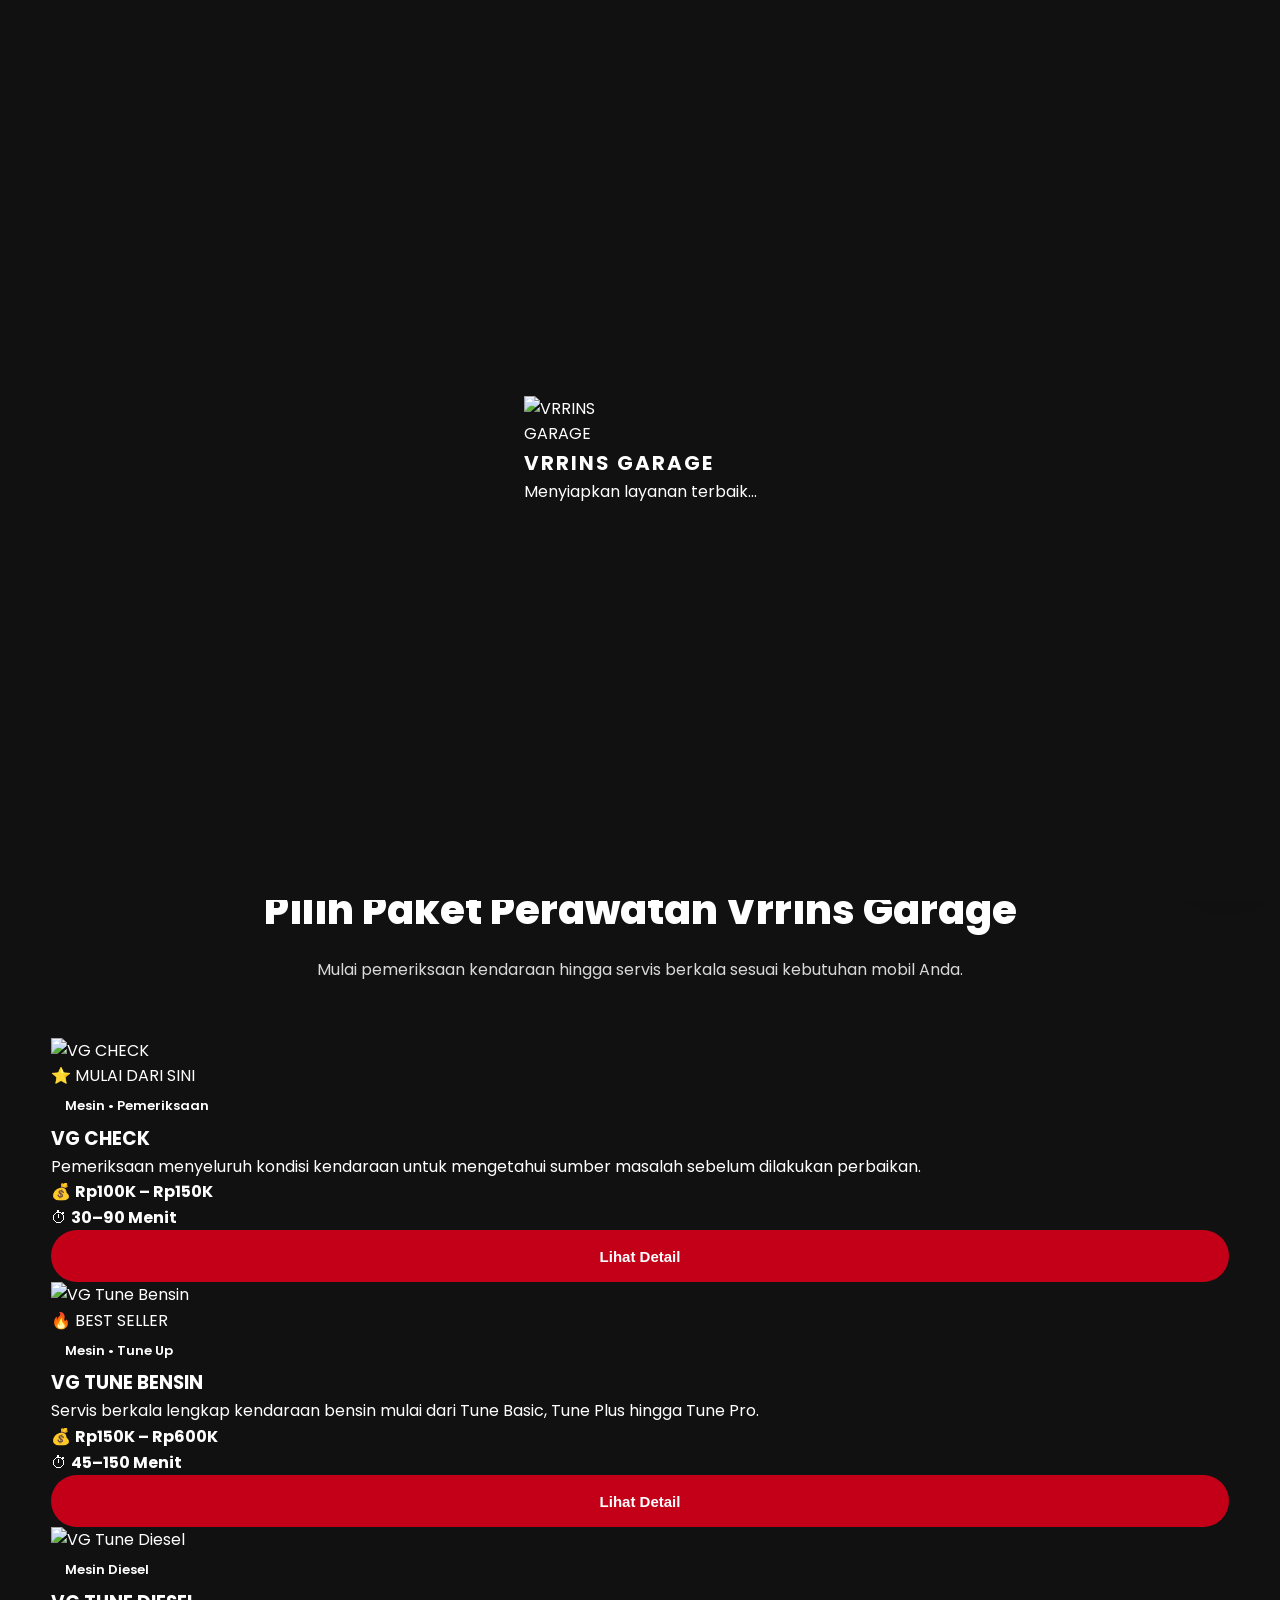
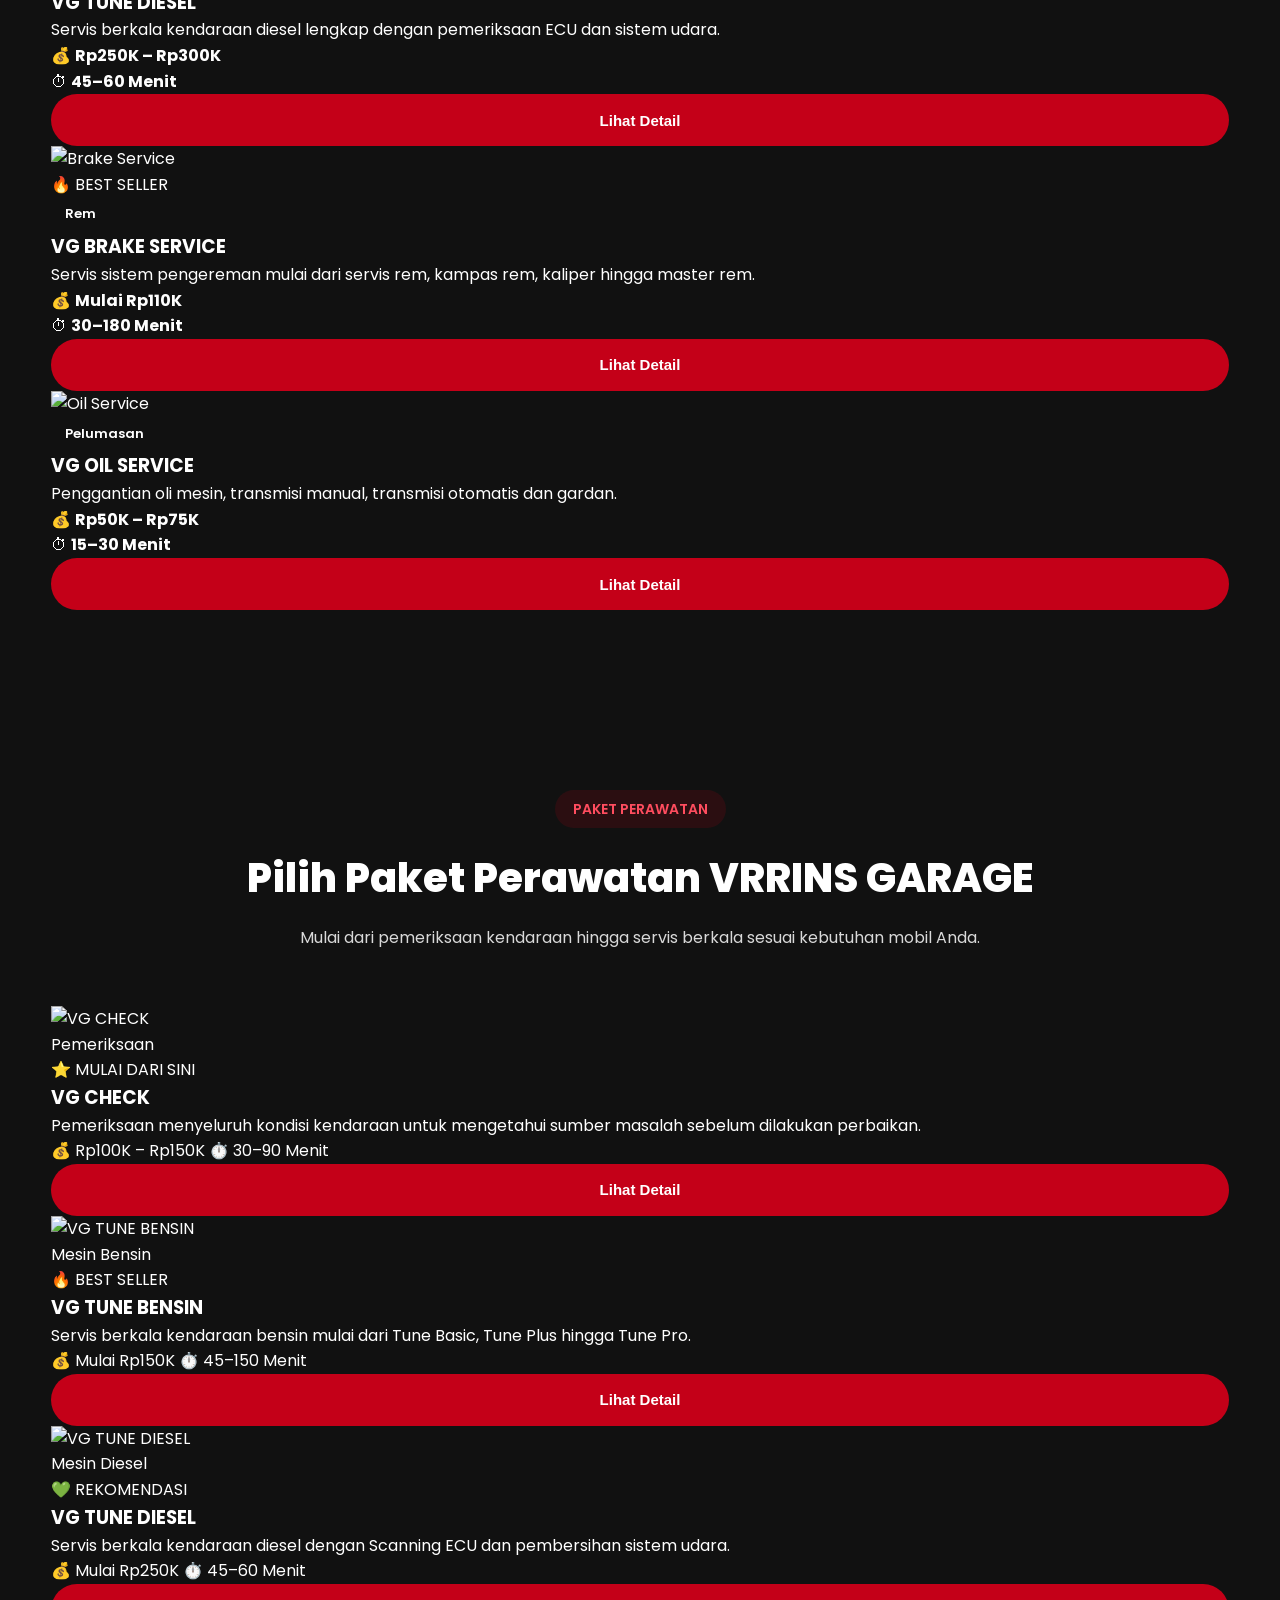
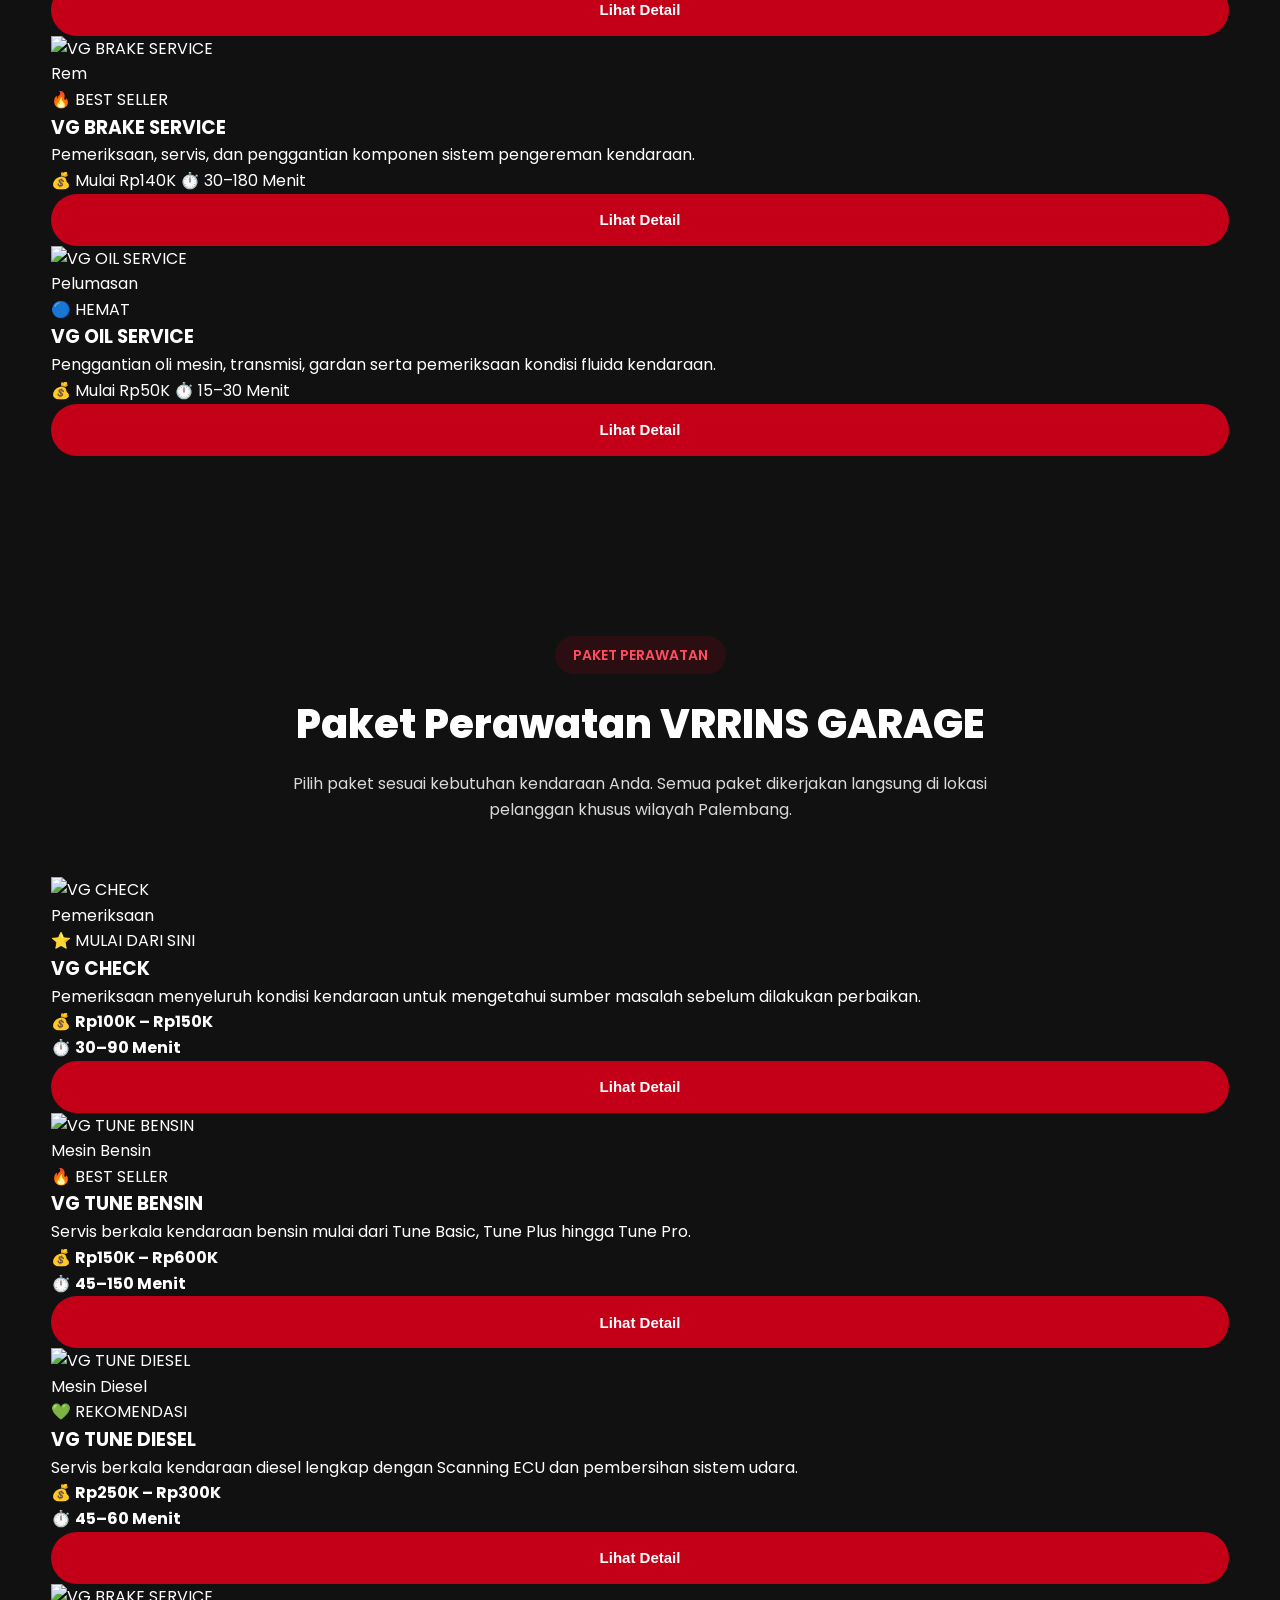
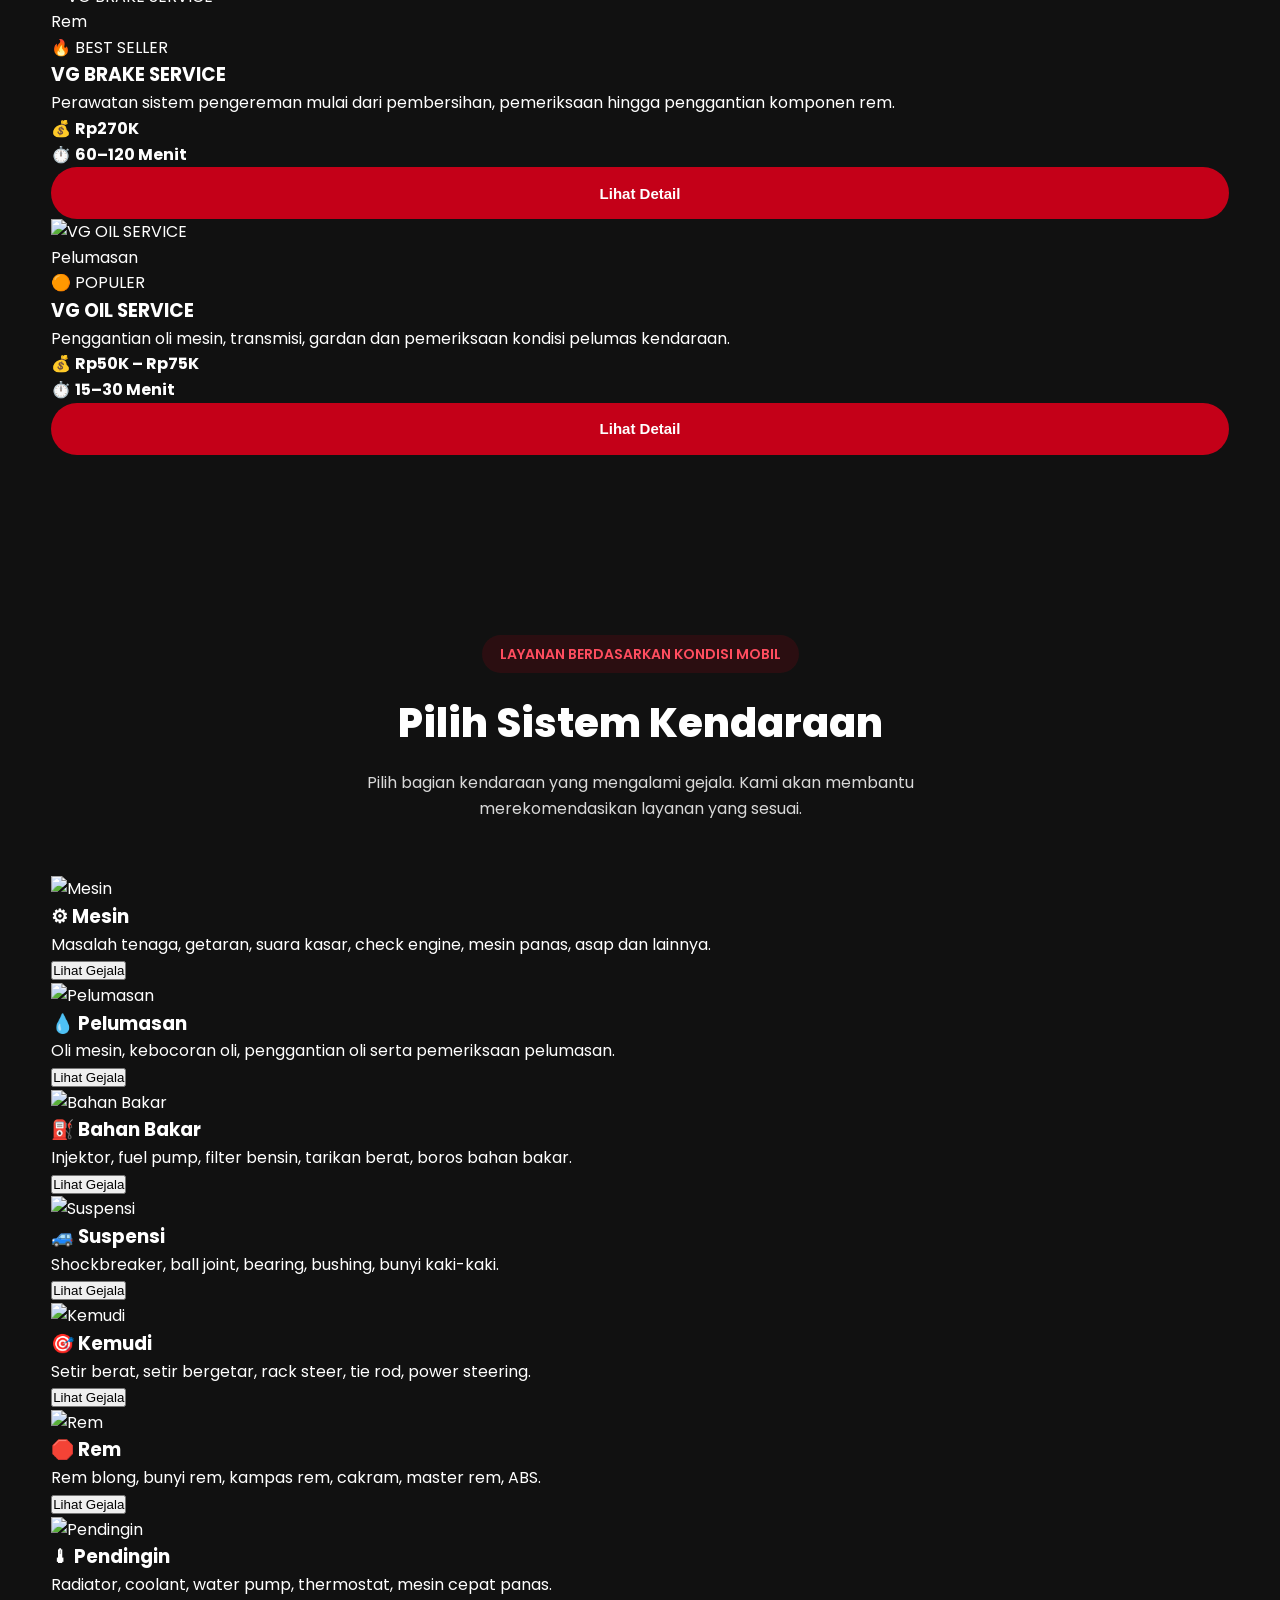
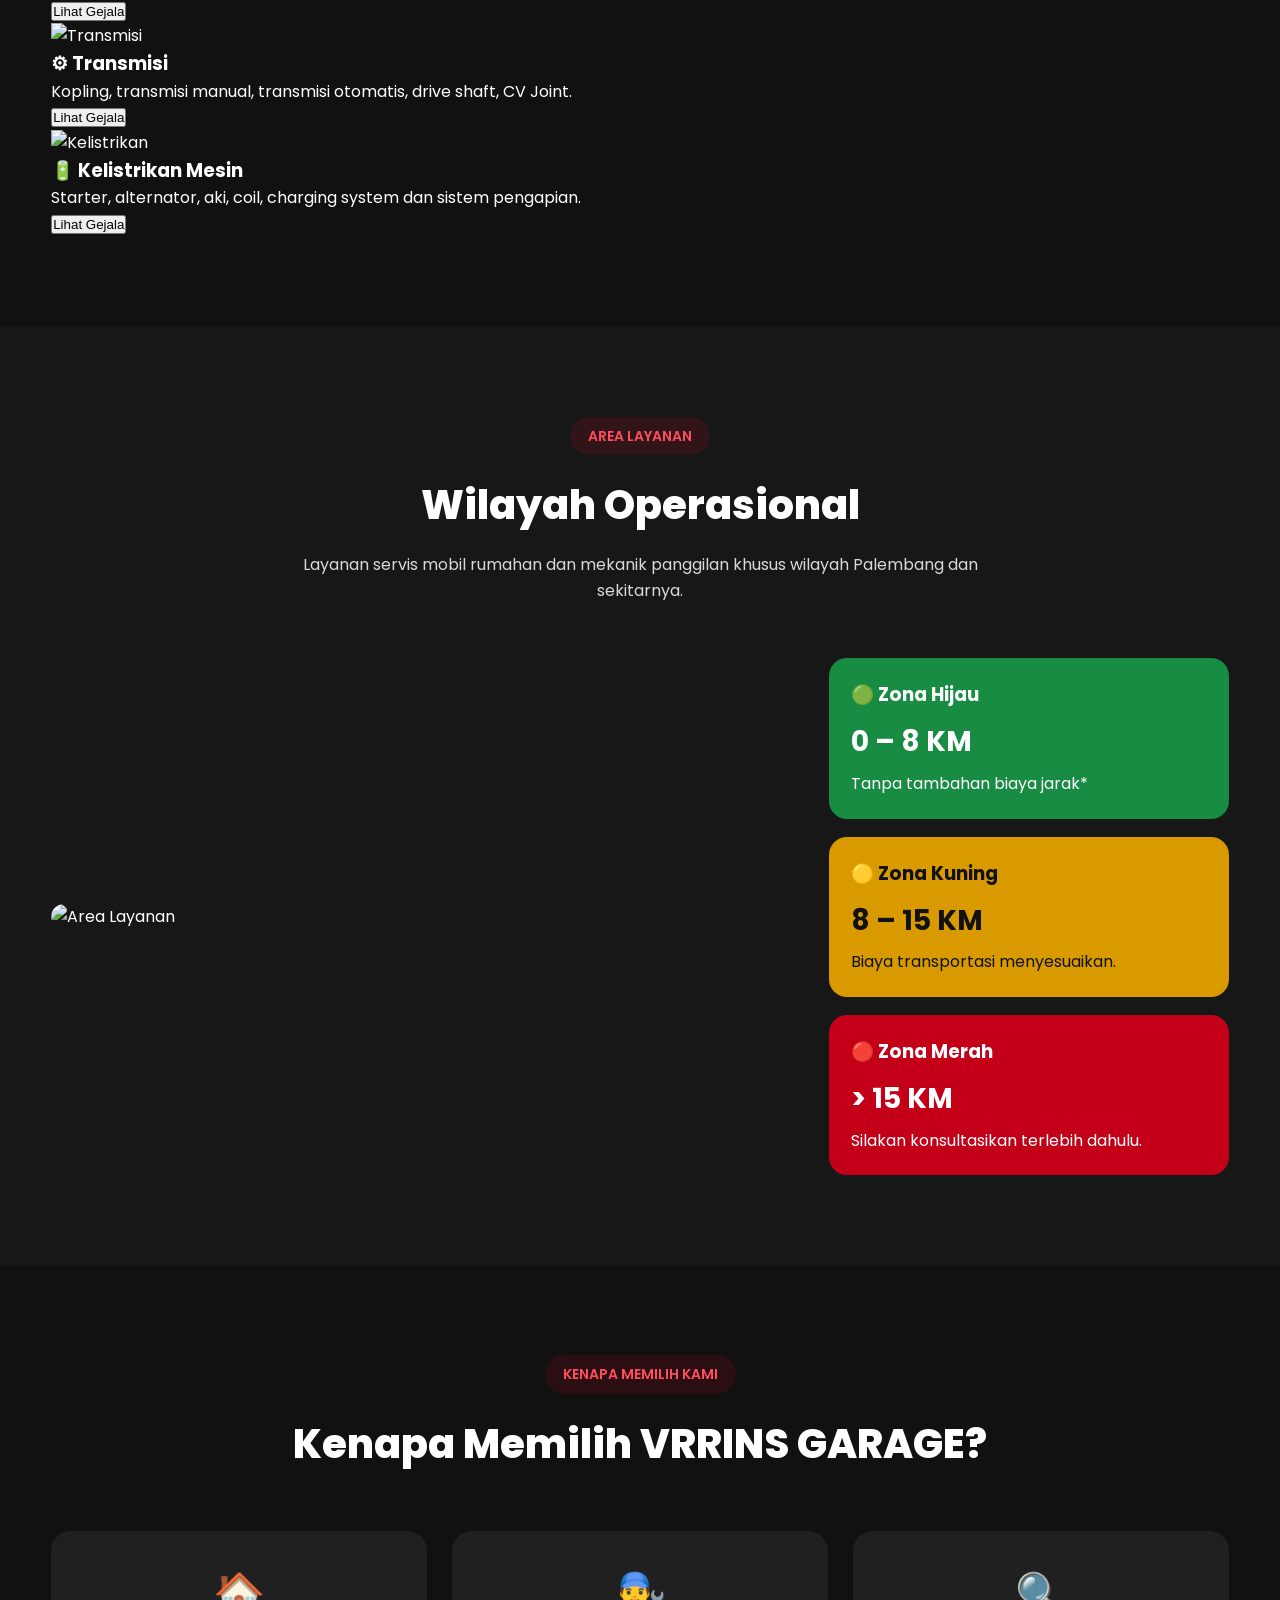
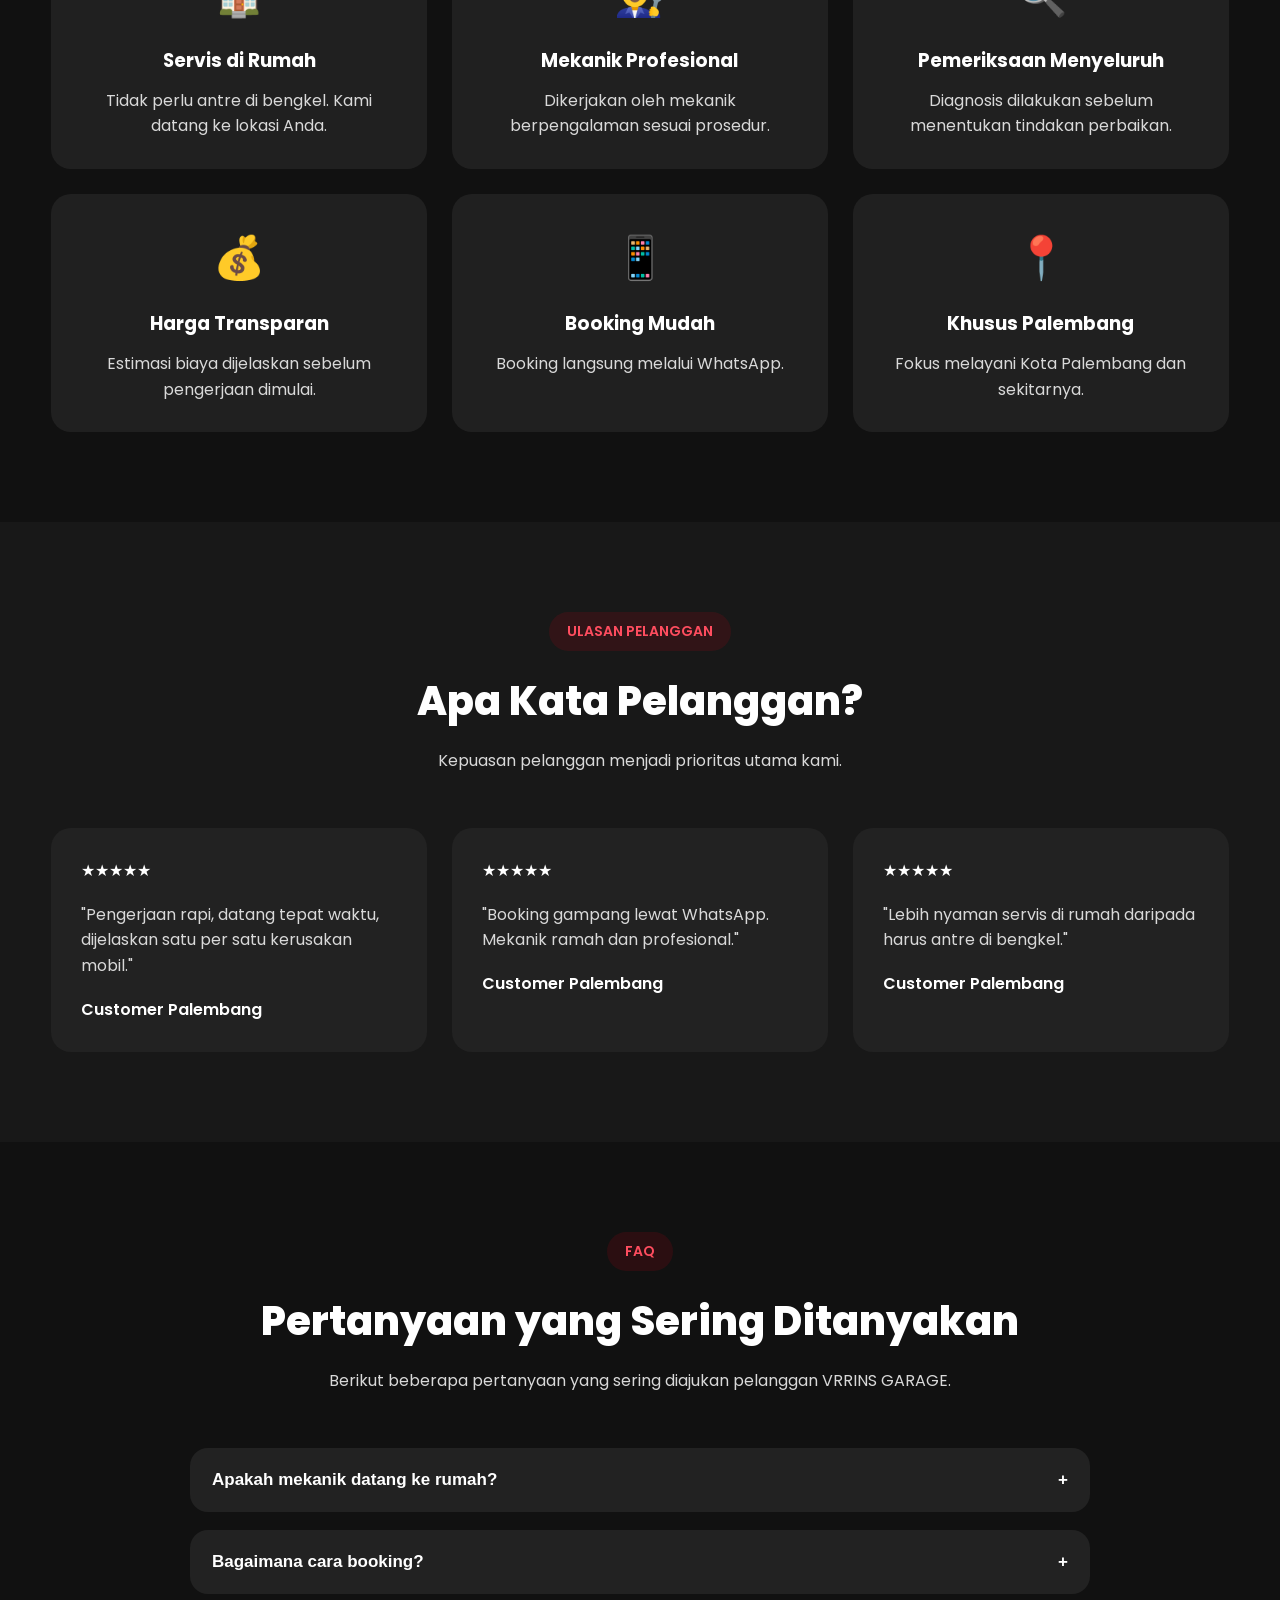
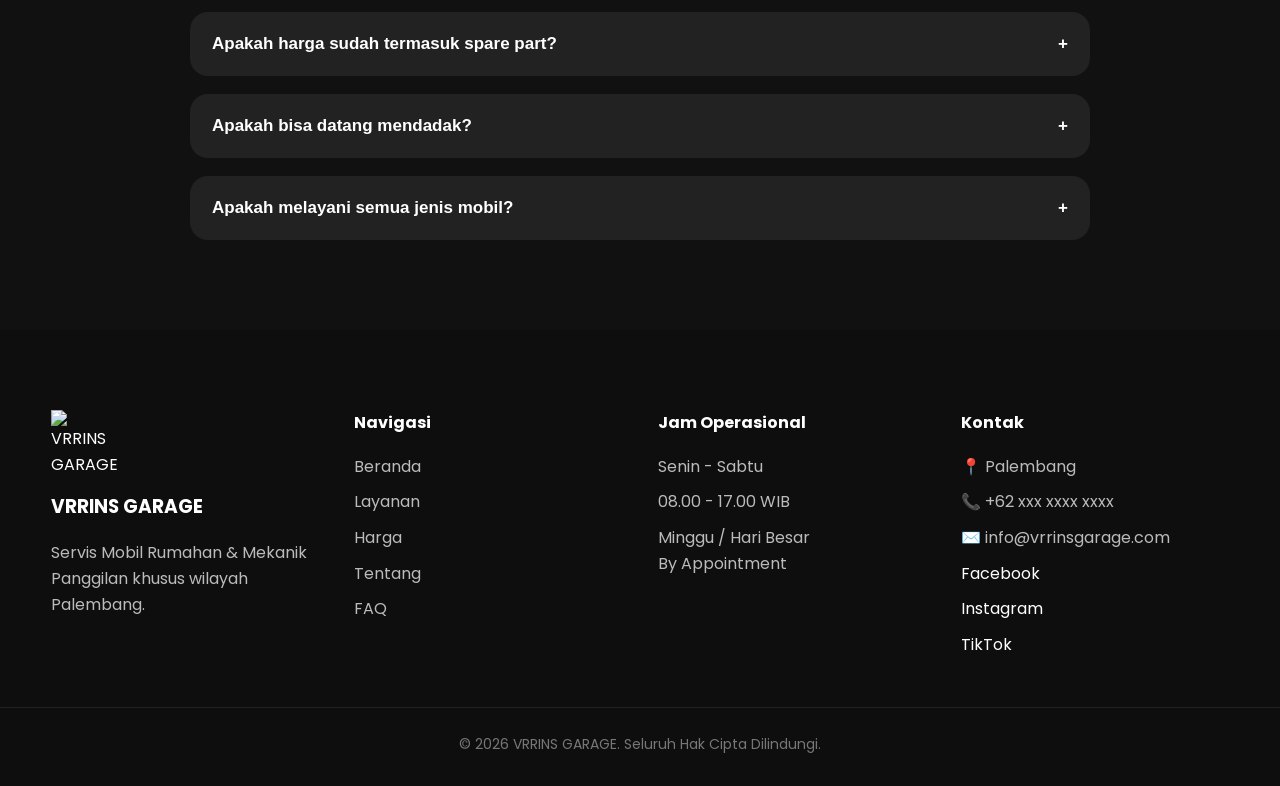
==== commit 99eacf03: "Add files via upload" ====
--- a/index.html
+++ b/index.html
@@ -1,448 +1,2478 @@
 <!DOCTYPE html>
 <html lang="id">
+
 <head>
+
     <meta charset="UTF-8">
+
     <meta name="viewport" content="width=device-width, initial-scale=1.0">
-    <meta name="description" content="VRRINS GARAGE | Servis Mobil Rumahan & Mekanik Panggilan Palembang">
-    <meta name="keywords" content="Servis Mobil Palembang, Bengkel Panggilan Palembang, Tune Up, Ganti Oli, Rem">
+
+    <meta http-equiv="X-UA-Compatible" content="IE=edge">
+
+    <title>VRRINS GARAGE | Servis Mobil Rumahan & Mekanik Panggilan Palembang</title>
+
+    <meta name="description"
+        content="VRRINS GARAGE merupakan layanan servis mobil rumahan dan mekanik panggilan khusus wilayah Palembang. Booking servis mobil dengan mudah melalui WhatsApp.">
+
+    <meta name="keywords"
+        content="Servis Mobil Palembang, Mekanik Panggilan, Tune Up, Ganti Oli, Servis Rem, Vrrins Garage">
+
     <meta name="author" content="VRRINS GARAGE">
-    <title>VRRINS GARAGE | Servis Mobil Rumahan Palembang</title>
-    <link rel="stylesheet" href="assets/css/style.css">
-    <link rel="stylesheet" href="assets/css/responsive.css">
+
+    <meta name="theme-color" content="#c40018">
+
+    <!-- Open Graph -->
+
+    <meta property="og:title" content="VRRINS GARAGE">
+
+    <meta property="og:description"
+        content="Servis Mobil Rumahan & Mekanik Panggilan Khusus Wilayah Palembang">
+
+    <meta property="og:image" content="assets/logo.png">
+
+    <meta property="og:type" content="website">
+
+    <meta property="og:locale" content="id_ID">
+
+    <!-- Favicon -->
+
+    <link rel="icon" href="assets/logo.png">
+
+    <!-- Google Font -->
+
     <link rel="preconnect" href="https://fonts.googleapis.com">
+
     <link rel="preconnect" href="https://fonts.gstatic.com" crossorigin>
-    <link href="https://fonts.googleapis.com/css2?family=Poppins:wght@300;400;500;600;700;800&display=swap" rel="stylesheet">
-    <link rel="icon" href="assets/images/logo/favicon.png">
+
+    <link
+        href="https://fonts.googleapis.com/css2?family=Poppins:wght@300;400;500;600;700;800&display=swap"
+        rel="stylesheet">
+
+    <!-- CSS -->
+
+    <link rel="stylesheet" href="style.css">
+
 </head>
+
 <body>
 
-    <!-- ================= LOADING ================= -->
+    <!-- ========================================= -->
+    <!-- LOADER -->
+    <!-- ========================================= -->
+
     <div id="loader">
-        <div class="spinner"></div>
-        <p>Memuat VRRINS GARAGE...</p>
+
+        <div class="loader-content">
+
+            <img src="assets/logo.png" alt="VRRINS GARAGE">
+
+            <h2>VRRINS GARAGE</h2>
+
+            <p>Menyiapkan layanan terbaik...</p>
+
+        </div>
+
     </div>
 
-    <!-- ================= HEADER ================= -->
+    <!-- ========================================= -->
+    <!-- HEADER -->
+    <!-- ========================================= -->
+
     <header id="header">
-        <div class="container navbar">
-            <a href="#" class="logo">
-                <img src="assets/images/logo/logo.png" alt="VRRINS GARAGE">
+
+        <div class="container">
+
+            <a href="#beranda" class="logo">
+
+                <img src="assets/logo.png" alt="VRRINS GARAGE Logo">
+
+                <span>VRRINS GARAGE</span>
+
             </a>
-            <nav id="navMenu">
-                <a href="#hero">Beranda</a>
-                <a href="#package">Paket</a>
-                <a href="#system">Layanan</a>
-                <a href="#workflow">Alur</a>
-                <a href="#faq">FAQ</a>
-                <a href="#footer">Kontak</a>
+
+            <nav id="navbar">
+
+                <ul>
+
+                    <li><a href="#beranda">Beranda</a></li>
+
+                    <li><a href="#paket">Layanan</a></li>
+
+                    <li><a href="#harga">Harga</a></li>
+
+                    <li><a href="#tentang">Tentang</a></li>
+
+                    <li><a href="#faq">FAQ</a></li>
+
+                    <li><a href="#kontak">Kontak</a></li>
+
+                </ul>
+
             </nav>
-            <button id="menuButton">☰</button>
+
+            <button id="headerBooking" class="btn-header">
+
+                Booking WhatsApp
+
+            </button>
+
+            <button id="menuToggle" class="menu-toggle" aria-label="Menu">
+
+                <span></span>
+
+                <span></span>
+
+                <span></span>
+
+            </button>
+
         </div>
+
     </header>
 
-    <!-- ================= HERO ================= -->
-    <section id="hero">
-        <div class="container hero-grid">
-            <div class="hero-left">
-                <span class="hero-label">MEKANIK PANGGILAN PALEMBANG</span>
+    <!-- ========================================= -->
+    <!-- HERO -->
+    <!-- ========================================= -->
+
+    <section id="beranda" class="hero">
+
+        <div class="hero-overlay"></div>
+
+        <div class="container hero-container">
+
+            <div class="hero-text">
+
+                <div class="hero-badge">
+
+                    🚗 Servis Mobil Rumahan • Mekanik Panggilan
+
+                </div>
+
                 <h1>
-                    Santai di Rumah.<br>
-                    Mekanik Datang.<br>
-                    Mobil Bagus.
+
+                    Santai di Rumah,<br>
+                    Kami yang Datang.
+
                 </h1>
+
                 <p>
-                    Dak galak ke bengkel? Pacak. Mekanik <strong>VRRINS GARAGE</strong> yang datang ke rumah.
+
+                    Dak galak ke bengkel?
+                    Pacak.
+                    Mekanik VRRINS GARAGE yang datang ke rumah.
+
+                    <br><br>
+
+                    Servis mobil rumahan & mekanik panggilan khusus wilayah
+                    Palembang.
+
                 </p>
+
                 <div class="hero-button">
-                    <a href="#booking" class="btn-wa">Booking WhatsApp</a>
-                    <a href="#system" class="btn-outline">Lihat Layanan</a>
+
+                    <button id="bookingHero" class="btn-whatsapp">
+
+                        Booking WhatsApp
+
+                    </button>
+
+                    <button id="lihatLayanan" class="btn-outline">
+
+                        Lihat Layanan
+
+                    </button>
+
                 </div>
-                <div class="hero-feature">
-                    <div>✔ Mekanik Profesional</div>
-                    <div>✔ Pemeriksaan Kendaraan</div>
-                    <div>✔ Service di Lokasi Anda</div>
-                    <div>✔ Harga Transparan</div>
-                    <div>✔ Booking via WhatsApp</div>
-                    <div>✔ Layanan Area Palembang</div>
-                </div>
+
             </div>
-            <div class="hero-right">
-                <img src="assets/images/hero/hero.webp" alt="VRRINS GARAGE">
+
+            <div class="hero-image">
+
+                <img src="assets/hero/hero.png"
+                    alt="Servis Mobil Rumahan VRRINS GARAGE">
+
             </div>
+
         </div>
+
     </section>
 
-    <!-- ================= FEATURE ================= -->
-    <section id="feature">
-        <div class="container">
-            <div class="section-title">
-                <span></span>
-                <h2>Kenapa Memilih VRRINS GARAGE?</h2>
-                <p>Melayani servis mobil rumahan dengan proses yang jelas, rapi, dan transparan.</p>
-            </div>
-            <div class="feature-grid">
-                <div class="feature-card">
-                    <div class="icon">🛠</div>
-                    <h3>Mekanik Profesional</h3>
-                    <p>Pengerjaan rapi dan teliti sesuai kondisi kendaraan.</p>
-                </div>
-                <div class="feature-card">
-                    <div class="icon">🔍</div>
-                    <h3>Pemeriksaan Kendaraan</h3>
-                    <p>Diagnosis dilakukan sebelum menentukan tindakan.</p>
-                </div>
-                <div class="feature-card">
-                    <div class="icon">🏠</div>
-                    <h3>Servis di Rumah</h3>
-                    <p>Tidak perlu ke bengkel. Kami yang datang.</p>
-                </div>
-                <div class="feature-card">
-                    <div class="icon">💰</div>
-                    <h3>Harga Transparan</h3>
-                    <p>Estimasi biaya dijelaskan sebelum pengerjaan.</p>
-                </div>
-                <div class="feature-card">
-                    <div class="icon">📲</div>
-                    <h3>Booking Mudah</h3>
-                    <p>Booking cukup melalui WhatsApp.</p>
-                </div>
-                <div class="feature-card">
-                    <div class="icon">📍</div>
-                    <h3>Area Palembang</h3>
-                    <p>Layanan berdasarkan zona operasional.</p>
-                </div>
-            </div>
-        </div>
-    </section>
-
-    <!-- ================= PACKAGE ================= -->
-    <section id="package">
-        <div class="container">
-            <div class="section-title">
-                <span></span>
-                <h2>Paket Perawatan VG</h2>
-                <p>Pilih paket servis sesuai kebutuhan kendaraan Anda.</p>
-            </div>
-            <div class="package-grid">
-                <!-- VG CHECK -->
-                <div class="package-card">
-                    <div class="package-label">
-                        <span class="kategori">INSPEKSI</span>
-                        <span class="badge rekomendasi">⭐ REKOMENDASI</span>
-                    </div>
-                    <h3>VG CHECK</h3>
-                    <p>Pemeriksaan menyeluruh kondisi kendaraan untuk mengetahui sumber masalah sebelum dilakukan perbaikan.</p>
-                    <ul class="package-list">
-                        <li>✔ Scanner ECU</li>
-                        <li>✔ Pemeriksaan Mesin</li>
-                        <li>✔ Pemeriksaan Rem</li>
-                        <li>✔ Pemeriksaan Suspensi</li>
-                        <li>✔ Pemeriksaan Kelistrikan</li>
-                        <li>✔ Pemeriksaan Kebocoran</li>
-                    </ul>
-                    <div class="package-info">
-                        <span>💰 Rp100K - Rp150K</span>
-                        <span>🕒 30–90 Menit</span>
-                    </div>
-                    <button class="btn-detail" data-popup="vg-check">Lihat Detail</button>
-                </div>
-
-                <!-- VG TUNE -->
-                <div class="package-card">
-                    <div class="package-label">
-                        <span class="kategori">PERAWATAN</span>
-                        <span class="badge best">🔥 BEST SELLER</span>
-                    </div>
-                    <h3>VG TUNE BENSIN</h3>
-                    <p>Mengembalikan performa mesin, membersihkan ruang bakar dan menjaga konsumsi BBM tetap efisien.</p>
-                    <ul class="package-list">
-                        <li>✔ Tune Up</li>
-                        <li>✔ Throttle Body</li>
-                        <li>✔ Injector Cleaner</li>
-                        <li>✔ Reset ECU</li>
-                        <li>✔ Idle Learning</li>
-                        <li>✔ Scanner ECU</li>
-                    </ul>
-                    <div class="package-info">
-                        <span>💰 Mulai Rp150K</span>
-                        <span>🕒 45–150 Menit</span>
-                    </div>
-                    <button class="btn-detail" data-popup="vg-tune">Lihat Detail</button>
-                </div>
-
-                <!-- VG BRAKE SERVICE -->
-                <div class="package-card">
-                    <div class="package-label">
-                        <span class="kategori">PENGEREMAN</span>
-                        <span class="badge best">🔥 BEST SELLER</span>
-                    </div>
-                    <h3>VG BRAKE SERVICE</h3>
-                    <p>Servis sistem pengereman mulai dari pemeriksaan, pembersihan hingga penggantian komponen.</p>
-                    <ul class="package-list">
-                        <li>✔ Pemeriksaan Rem</li>
-                        <li>✔ Bersihkan Rem</li>
-                        <li>✔ Ganti Kampas Rem</li>
-                        <li>✔ Bubut Disc (Opsional)</li>
-                        <li>✔ Kuras Minyak Rem</li>
-                        <li>✔ Final Check</li>
-                    </ul>
-                    <div class="package-info">
-                        <span>💰 Mulai Rp140K</span>
-                        <span>🕒 30–180 Menit</span>
-                    </div>
-                    <button class="btn-detail" data-popup="vg-brake">Lihat Detail</button>
-                </div>
-
-                <!-- VG OIL SERVICE -->
-                <div class="package-card">
-                    <div class="package-label">
-                        <span class="kategori">PELUMASAN</span>
-                        <span class="badge hemat">🔵 HEMAT</span>
-                    </div>
-                    <h3>VG OIL SERVICE</h3>
-                    <p>Penggantian oli mesin, transmisi, gardan serta pemeriksaan kebocoran pelumas kendaraan.</p>
-                    <ul class="package-list">
-                        <li>✔ Ganti Oli Mesin</li>
-                        <li>✔ Ganti Oli Transmisi</li>
-                        <li>✔ Ganti Oli Gardan</li>
-                        <li>✔ Ganti Filter Oli</li>
-                        <li>✔ Cek Kebocoran</li>
-                        <li>✔ Reset Reminder Oli</li>
-                    </ul>
-                    <div class="package-info">
-                        <span>💰 Mulai Rp75K</span>
-                        <span>🕒 15–120 Menit</span>
-                    </div>
-                    <button class="btn-detail" data-popup="vg-oil">Lihat Detail</button>
-                </div>
-            </div>
-        </div>
-    </section>
-
-    <!-- ================= SYSTEM ================= -->
-    <section id="system" class="condition-section">
-        <div class="container">
-            <div class="section-title">
-                <span></span>
-                <h2>Sistem & Komponen Kendaraan</h2>
-                <p>Pilih bagian kendaraan yang mengalami keluhan untuk melihat layanan yang sesuai.</p>
-            </div>
-            <div class="condition-grid">
-                <div class="condition-card" data-popup="mesin">
-                    <img src="assets/images/system/mesin.webp" alt="Mesin">
-                    <div class="overlay"></div>
-                    <div class="condition-content">
-                        <h3>⚙ Mesin</h3>
-                        <p>Tenaga loyo, mesin pincang, overheat, asap putih, suara kasar.</p>
-                    </div>
-                </div>
-                <div class="condition-card" data-popup="pelumasan">
-                    <img src="assets/images/system/pelumasan.webp" alt="Pelumasan">
-                    <div class="overlay"></div>
-                    <div class="condition-content">
-                        <h3>🛢 Pelumasan</h3>
-                        <p>Oli bocor, oli cepat habis, oli bercampur air.</p>
-                    </div>
-                </div>
-                <div class="condition-card" data-popup="bbm">
-                    <img src="assets/images/system/bbm.webp" alt="Bahan Bakar">
-                    <div class="overlay"></div>
-                    <div class="condition-content">
-                        <h3>⛽ Bahan Bakar</h3>
-                        <p>Boros BBM, mesin brebet, injektor kotor.</p>
-                    </div>
-                </div>
-                <div class="condition-card" data-popup="suspensi">
-                    <img src="assets/images/system/suspensi.webp" alt="Suspensi">
-                    <div class="overlay"></div>
-                    <div class="condition-content">
-                        <h3>🚗 Suspensi</h3>
-                        <p>Bunyi jeduk, shock rembes, mobil limbung.</p>
-                    </div>
-                </div>
-                <div class="condition-card" data-popup="kemudi">
-                    <img src="assets/images/system/kemudi.webp" alt="Kemudi">
-                    <div class="overlay"></div>
-                    <div class="condition-content">
-                        <h3>🎯 Kemudi</h3>
-                        <p>Stir berat, getar, tidak stabil.</p>
-                    </div>
-                </div>
-                <div class="condition-card" data-popup="rem">
-                    <img src="assets/images/system/rem.webp" alt="Rem">
-                    <div class="overlay"></div>
-                    <div class="condition-content">
-                        <h3>🛑 Rem</h3>
-                        <p>Rem bunyi, blong, pedal dalam.</p>
-                    </div>
-                </div>
-            </div>
-        </div>
-    </section>
-
-    <!-- ================= WILAYAH OPERASIONAL ================= -->
-    <section id="wilayah" class="area-section">
-        <div class="container">
-            <div class="section-title">
-                <span></span>
-                <h2>Wilayah Operasional Palembang</h2>
-                <p>Kami melayani servis mobil panggilan di wilayah Palembang dan sekitarnya.</p>
-            </div>
-            <div class="area-grid">
-                <div class="area-card green">
-                    <div class="area-icon">🟢</div>
-                    <h3>Zona Hijau</h3>
-                    <h4>0 – 8 KM</h4>
-                    <p>Gratis biaya perjalanan.</p>
-                </div>
-                <div class="area-card yellow">
-                    <div class="area-icon">🟡</div>
-                    <h3>Zona Kuning</h3>
-                    <h4>8 – 15 KM</h4>
-                    <p>Biaya perjalanan menyesuaikan jarak.</p>
-                </div>
-                <div class="area-card red">
-                    <div class="area-icon">🔴</div>
-                    <h3>Zona Merah</h3>
-                    <h4>> 15 KM</h4>
-                    <p>Silakan konsultasikan lokasi terlebih dahulu melalui WhatsApp.</p>
-                </div>
-            </div>
-            <div class="area-note">
-                <p>📍 Belum yakin lokasi Anda masuk zona mana? Klik tombol WhatsApp untuk pengecekan otomatis.</p>
-                <a href="#booking" class="btn-whatsapp">Cek Lokasi Saya</a>
-            </div>
-        </div>
-    </section>
-
-    <!-- ================= WORKFLOW ================= -->
-    <section id="workflow" class="workflow-section">
-        <div class="container">
-            <div class="section-title">
-                <span></span>
-                <h2>Alur Layanan Vrrins Garage</h2>
-                <p>Booking mudah, proses jelas, dan kendaraan ditangani secara profesional.</p>
-            </div>
-            <div class="workflow">
-                <div class="step">
-                    <div class="step-number">1</div>
-                    <div class="step-content">
-                        <h3>Hubungi Kami</h3>
-                        <p>Tekan tombol Booking WhatsApp, lalu kirim data kendaraan dan keluhan.</p>
-                    </div>
-                </div>
-                <div class="step">
-                    <div class="step-number">2</div>
-                    <div class="step-content">
-                        <h3>Konsultasi</h3>
-                        <p>Kami membantu menentukan layanan yang sesuai berdasarkan keluhan kendaraan.</p>
-                    </div>
-                </div>
-                <div class="step">
-                    <div class="step-number">3</div>
-                    <div class="step-content">
-                        <h3>Jadwal Servis</h3>
-                        <p>Menentukan waktu dan lokasi yang paling nyaman untuk Anda.</p>
-                    </div>
-                </div>
-                <div class="step">
-                    <div class="step-number">4</div>
-                    <div class="step-content">
-                        <h3>Mekanik Datang</h3>
-                        <p>Mekanik datang ke lokasi membawa peralatan yang dibutuhkan.</p>
-                    </div>
-                </div>
-            </div>
-        </div>
-    </section>
-
-    <!-- ================= TESTIMONIAL ================= -->
-    <section id="testimonial" class="testimonial-section">
-        <div class="container">
-            <div class="section-title">
-                <span></span>
-                <h2>Apa Kata Pelanggan?</h2>
-                <p>Kepuasan pelanggan adalah prioritas utama Vrrins Garage.</p>
-            </div>
-            <div class="testimonial-grid">
-                <div class="testimonial-card">
-                    <div class="stars">⭐⭐⭐⭐⭐</div>
-                    <p>"Mekanik datang tepat waktu, pengerjaannya rapi, mobil langsung enak dipakai lagi."</p>
-                    <div class="customer">
-                        <strong>Andi</strong>
-                        <span>Palembang</span>
-                    </div>
-                </div>
-                <div class="testimonial-card">
-                    <div class="stars">⭐⭐⭐⭐⭐</div>
-                    <p>"Enak dak usah ke bengkel. Tinggal booking WhatsApp, mekanik langsung datang."</p>
-                    <div class="customer">
-                        <strong>Rina</strong>
-                        <span>Palembang</span>
-                    </div>
-                </div>
-                <div class="testimonial-card">
-                    <div class="stars">⭐⭐⭐⭐⭐</div>
-                    <p>"Biaya dijelaskan dulu sebelum dikerjakan. Jadi lebih tenang."</p>
-                    <div class="customer">
-                        <strong>Budi</strong>
-                        <span>Palembang</span>
-                    </div>
-                </div>
-            </div>
-        </div>
-    </section>
-
-    <!-- ================= FAQ ================= -->
-    <section id="faq" class="faq-section">
-        <div class="container">
-            <div class="section-title">
-                <span></span>
-                <h2>Pertanyaan yang Sering Ditanyakan</h2>
-                <p>Berikut beberapa pertanyaan yang sering diajukan pelanggan.</p>
-            </div>
-            <div class="faq-list">
-                <details>
-                    <summary>Apakah mekanik datang ke rumah?</summary>
-                    <p>Ya. Vrrins Garage melayani servis mobil di rumah, kantor, maupun lokasi kendaraan.</p>
-                </details>
-                <details>
-                    <summary>Apakah ada biaya datang?</summary>
-                    <p>Tergantung zona layanan. Silakan kirim lokasi Anda melalui WhatsApp.</p>
-                </details>
-                <details>
-                    <summary>Bagaimana jika kerusakan tidak sesuai perkiraan?</summary>
-                    <p>Mekanik akan menginformasikan hasil pemeriksaan beserta estimasi biaya sebelum pengerjaan dilanjutkan.</p>
-                </details>
-            </div>
-        </div>
-    </section>
-
-    <!-- ================= FOOTER ================= -->
-    <footer id="footer">
-        <div class="container">
-            <div class="footer-grid">
-                <div class="footer-about">
-                    <img src="assets/images/logo/logo.png" alt="VRRINS GARAGE">
-                    <p>Servis mobil rumahan & mekanik panggilan profesional di Palembang.</p>
-                </div>
-                <div>
-                    <h3>Menu</h3>
-                    <a href="#hero">Beranda</a>
-                    <a href="#package">Paket</a>
-                    <a href="#system">Layanan</a>
-                </div>
-                <div>
-                    <h3>Kontak</h3>
-                    <a href="#booking">WhatsApp</a>
-                    <a href="#wilayah">Area Palembang</a>
-                </div>
-            </div>
-            <div class="copyright">
-                <p>&copy; 2026 VRRINS GARAGE. Hak Cipta Dilindungi.</p>
-            </div>
-        </div>
-    </footer>
+  <!-- ====================================================== -->
+<!-- PAKET PERAWATAN VG -->
+<!-- ====================================================== -->
+
+<section id="paket" class="paket">
+
+<div class="container">
+
+<div class="section-title">
+
+<span>Paket Perawatan</span>
+
+<h2>Pilih Paket Perawatan Vrrins Garage</h2>
+
+<p>
+Mulai pemeriksaan kendaraan hingga servis berkala sesuai kebutuhan mobil Anda.
+</p>
+
+</div>
+
+<div class="paket-grid">
+
+<!-- ==================================== -->
+<!-- VG CHECK -->
+<!-- ==================================== -->
+
+<div class="paket-card">
+
+<div class="paket-image">
+
+<img src="assets/paket/vg-check.jpg" alt="VG CHECK">
+
+<span class="badge-start">
+⭐ MULAI DARI SINI
+</span>
+
+</div>
+
+<div class="paket-content">
+
+<div class="label">
+Mesin • Pemeriksaan
+</div>
+
+<h3>VG CHECK</h3>
+
+<p>
+
+Pemeriksaan menyeluruh kondisi kendaraan untuk mengetahui sumber masalah sebelum dilakukan perbaikan.
+
+</p>
+
+<div class="paket-info">
+
+<div>
+
+💰
+<strong>
+Rp100K – Rp150K
+</strong>
+
+</div>
+
+<div>
+
+⏱
+<strong>
+30–90 Menit
+</strong>
+
+</div>
+
+</div>
+
+<button
+class="btn-detail"
+data-service="vgcheck">
+
+Lihat Detail
+
+</button>
+
+</div>
+
+</div>
+
+<!-- ==================================== -->
+<!-- TUNE BENSIN -->
+<!-- ==================================== -->
+
+<div class="paket-card">
+
+<div class="paket-image">
+
+<img src="assets/paket/tune-bensin.jpg" alt="VG Tune Bensin">
+
+<span class="badge-best">
+
+🔥 BEST SELLER
+
+</span>
+
+</div>
+
+<div class="paket-content">
+
+<div class="label">
+
+Mesin • Tune Up
+
+</div>
+
+<h3>
+
+VG TUNE BENSIN
+
+</h3>
+
+<p>
+
+Servis berkala lengkap kendaraan bensin mulai dari Tune Basic, Tune Plus hingga Tune Pro.
+
+</p>
+
+<div class="paket-info">
+
+<div>
+
+💰
+
+<strong>
+
+Rp150K – Rp600K
+
+</strong>
+
+</div>
+
+<div>
+
+⏱
+
+<strong>
+
+45–150 Menit
+
+</strong>
+
+</div>
+
+</div>
+
+<button
+class="btn-detail"
+data-service="tunebensin">
+
+Lihat Detail
+
+</button>
+
+</div>
+
+</div>
+
+<!-- ==================================== -->
+<!-- TUNE DIESEL -->
+<!-- ==================================== -->
+
+<div class="paket-card">
+
+<div class="paket-image">
+
+<img src="assets/paket/tune-diesel.jpg" alt="VG Tune Diesel">
+
+</div>
+
+<div class="paket-content">
+
+<div class="label">
+
+Mesin Diesel
+
+</div>
+
+<h3>
+
+VG TUNE DIESEL
+
+</h3>
+
+<p>
+
+Servis berkala kendaraan diesel lengkap dengan pemeriksaan ECU dan sistem udara.
+
+</p>
+
+<div class="paket-info">
+
+<div>
+
+💰
+
+<strong>
+
+Rp250K – Rp300K
+
+</strong>
+
+</div>
+
+<div>
+
+⏱
+
+<strong>
+
+45–60 Menit
+
+</strong>
+
+</div>
+
+</div>
+
+<button
+class="btn-detail"
+data-service="tunediesel">
+
+Lihat Detail
+
+</button>
+
+</div>
+
+</div>
+
+<!-- ==================================== -->
+<!-- BRAKE -->
+<!-- ==================================== -->
+
+<div class="paket-card">
+
+<div class="paket-image">
+
+<img src="assets/paket/brake.jpg" alt="Brake Service">
+
+<span class="badge-best">
+
+🔥 BEST SELLER
+
+</span>
+
+</div>
+
+<div class="paket-content">
+
+<div class="label">
+
+Rem
+
+</div>
+
+<h3>
+
+VG BRAKE SERVICE
+
+</h3>
+
+<p>
+
+Servis sistem pengereman mulai dari servis rem, kampas rem, kaliper hingga master rem.
+
+</p>
+
+<div class="paket-info">
+
+<div>
+
+💰
+
+<strong>
+
+Mulai Rp110K
+
+</strong>
+
+</div>
+
+<div>
+
+⏱
+
+<strong>
+
+30–180 Menit
+
+</strong>
+
+</div>
+
+</div>
+
+<button
+class="btn-detail"
+data-service="brake">
+
+Lihat Detail
+
+</button>
+
+</div>
+
+</div>
+
+<!-- ==================================== -->
+<!-- OIL -->
+<!-- ==================================== -->
+
+<div class="paket-card">
+
+<div class="paket-image">
+
+<img src="assets/paket/oil.jpg" alt="Oil Service">
+
+</div>
+
+<div class="paket-content">
+
+<div class="label">
+
+Pelumasan
+
+</div>
+
+<h3>
+
+VG OIL SERVICE
+
+</h3>
+
+<p>
+
+Penggantian oli mesin, transmisi manual, transmisi otomatis dan gardan.
+
+</p>
+
+<div class="paket-info">
+
+<div>
+
+💰
+
+<strong>
+
+Rp50K – Rp75K
+
+</strong>
+
+</div>
+
+<div>
+
+⏱
+
+<strong>
+
+15–30 Menit
+
+</strong>
+
+</div>
+
+</div>
+
+<button
+class="btn-detail"
+data-service="oil">
+
+Lihat Detail
+
+</button>
+
+</div>
+
+</div>
+
+</div>
+
+</div>
+
+</section>
+
+  <!-- ====================================================== -->
+<!-- PAKET PERAWATAN VG -->
+<!-- ====================================================== -->
+
+<section id="paket" class="paket">
+
+<div class="container">
+
+<div class="section-title">
+
+<span>PAKET PERAWATAN</span>
+
+<h2>Pilih Paket Perawatan VRRINS GARAGE</h2>
+
+<p>
+Mulai dari pemeriksaan kendaraan hingga servis berkala sesuai kebutuhan mobil Anda.
+</p>
+
+</div>
+
+<div class="paket-grid">
+
+<!-- ==================================== -->
+<!-- VG CHECK -->
+<!-- ==================================== -->
+
+<div class="paket-card">
+
+<div class="paket-image">
+
+<img src="assets/paket/vg-check.jpg" alt="VG CHECK">
+
+<div class="label-kategori">
+
+Pemeriksaan
+
+</div>
+
+<div class="label-highlight">
+
+⭐ MULAI DARI SINI
+
+</div>
+
+</div>
+
+<div class="paket-content">
+
+<h3>VG CHECK</h3>
+
+<p>
+
+Pemeriksaan menyeluruh kondisi kendaraan untuk mengetahui sumber masalah sebelum dilakukan perbaikan.
+
+</p>
+
+<div class="info">
+
+<span>💰 Rp100K – Rp150K</span>
+
+<span>⏱️ 30–90 Menit</span>
+
+</div>
+
+<button class="btn-detail" data-service="vg-check">
+
+Lihat Detail
+
+</button>
+
+</div>
+
+</div>
+
+<!-- ==================================== -->
+<!-- VG TUNE BENSIN -->
+<!-- ==================================== -->
+
+<div class="paket-card">
+
+<div class="paket-image">
+
+<img src="assets/paket/tune-bensin.jpg" alt="VG TUNE BENSIN">
+
+<div class="label-kategori">
+
+Mesin Bensin
+
+</div>
+
+<div class="label-highlight">
+
+🔥 BEST SELLER
+
+</div>
+
+</div>
+
+<div class="paket-content">
+
+<h3>VG TUNE BENSIN</h3>
+
+<p>
+
+Servis berkala kendaraan bensin mulai dari Tune Basic, Tune Plus hingga Tune Pro.
+
+</p>
+
+<div class="info">
+
+<span>💰 Mulai Rp150K</span>
+
+<span>⏱️ 45–150 Menit</span>
+
+</div>
+
+<button class="btn-detail" data-service="vg-tune-bensin">
+
+Lihat Detail
+
+</button>
+
+</div>
+
+</div>
+
+<!-- ==================================== -->
+<!-- VG TUNE DIESEL -->
+<!-- ==================================== -->
+
+<div class="paket-card">
+
+<div class="paket-image">
+
+<img src="assets/paket/tune-diesel.jpg" alt="VG TUNE DIESEL">
+
+<div class="label-kategori">
+
+Mesin Diesel
+
+</div>
+
+<div class="label-highlight">
+
+💚 REKOMENDASI
+
+</div>
+
+</div>
+
+<div class="paket-content">
+
+<h3>VG TUNE DIESEL</h3>
+
+<p>
+
+Servis berkala kendaraan diesel dengan Scanning ECU dan pembersihan sistem udara.
+
+</p>
+
+<div class="info">
+
+<span>💰 Mulai Rp250K</span>
+
+<span>⏱️ 45–60 Menit</span>
+
+</div>
+
+<button class="btn-detail" data-service="vg-tune-diesel">
+
+Lihat Detail
+
+</button>
+
+</div>
+
+</div>
+
+<!-- ==================================== -->
+<!-- VG BRAKE SERVICE -->
+<!-- ==================================== -->
+
+<div class="paket-card">
+
+<div class="paket-image">
+
+<img src="assets/paket/brake-service.jpg" alt="VG BRAKE SERVICE">
+
+<div class="label-kategori">
+
+Rem
+
+</div>
+
+<div class="label-highlight">
+
+🔥 BEST SELLER
+
+</div>
+
+</div>
+
+<div class="paket-content">
+
+<h3>VG BRAKE SERVICE</h3>
+
+<p>
+
+Pemeriksaan, servis, dan penggantian komponen sistem pengereman kendaraan.
+
+</p>
+
+<div class="info">
+
+<span>💰 Mulai Rp140K</span>
+
+<span>⏱️ 30–180 Menit</span>
+
+</div>
+
+<button class="btn-detail" data-service="vg-brake">
+
+Lihat Detail
+
+</button>
+
+</div>
+
+</div>
+
+<!-- ==================================== -->
+<!-- VG OIL SERVICE -->
+<!-- ==================================== -->
+
+<div class="paket-card">
+
+<div class="paket-image">
+
+<img src="assets/paket/oil-service.jpg" alt="VG OIL SERVICE">
+
+<div class="label-kategori">
+
+Pelumasan
+
+</div>
+
+<div class="label-highlight">
+
+🔵 HEMAT
+
+</div>
+
+</div>
+
+<div class="paket-content">
+
+<h3>VG OIL SERVICE</h3>
+
+<p>
+
+Penggantian oli mesin, transmisi, gardan serta pemeriksaan kondisi fluida kendaraan.
+
+</p>
+
+<div class="info">
+
+<span>💰 Mulai Rp50K</span>
+
+<span>⏱️ 15–30 Menit</span>
+
+</div>
+
+<button class="btn-detail" data-service="vg-oil">
+
+Lihat Detail
+
+</button>
+
+</div>
+
+</div>
+
+</div>
+
+</div>
+
+</section>
+
+  <!-- ====================================================== -->
+<!-- PAKET PERAWATAN VG -->
+<!-- ====================================================== -->
+
+<section id="paket" class="paket-section">
+
+<div class="container">
+
+<div class="section-title">
+
+<span>PAKET PERAWATAN</span>
+
+<h2>Paket Perawatan VRRINS GARAGE</h2>
+
+<p>
+
+Pilih paket sesuai kebutuhan kendaraan Anda.
+Semua paket dikerjakan langsung di lokasi pelanggan
+khusus wilayah Palembang.
+
+</p>
+
+</div>
+
+<div class="paket-grid">
+
+<!-- ====================================================== -->
+<!-- VG CHECK -->
+<!-- ====================================================== -->
+
+<div class="paket-card">
+
+<div class="paket-image">
+
+<img src="assets/paket/vg-check.jpg" alt="VG CHECK">
+
+<div class="label-kategori">
+
+Pemeriksaan
+
+</div>
+
+<div class="label-highlight">
+
+⭐ MULAI DARI SINI
+
+</div>
+
+</div>
+
+<div class="paket-content">
+
+<h3>VG CHECK</h3>
+
+<p>
+
+Pemeriksaan menyeluruh kondisi kendaraan untuk mengetahui
+sumber masalah sebelum dilakukan perbaikan.
+
+</p>
+
+<div class="paket-info">
+
+<div>
+
+💰
+<strong>Rp100K – Rp150K</strong>
+
+</div>
+
+<div>
+
+⏱️
+<strong>30–90 Menit</strong>
+
+</div>
+
+</div>
+
+<button
+class="btn-detail"
+data-service="vg-check">
+
+Lihat Detail
+
+</button>
+
+</div>
+
+</div>
+
+<!-- ====================================================== -->
+<!-- VG TUNE BENSIN -->
+<!-- ====================================================== -->
+
+<div class="paket-card">
+
+<div class="paket-image">
+
+<img src="assets/paket/vg-tune-bensin.jpg" alt="VG TUNE BENSIN">
+
+<div class="label-kategori">
+
+Mesin Bensin
+
+</div>
+
+<div class="label-highlight">
+
+🔥 BEST SELLER
+
+</div>
+
+</div>
+
+<div class="paket-content">
+
+<h3>VG TUNE BENSIN</h3>
+
+<p>
+
+Servis berkala kendaraan bensin mulai dari
+Tune Basic, Tune Plus hingga Tune Pro.
+
+</p>
+
+<div class="paket-info">
+
+<div>
+
+💰
+<strong>Rp150K – Rp600K</strong>
+
+</div>
+
+<div>
+
+⏱️
+<strong>45–150 Menit</strong>
+
+</div>
+
+</div>
+
+<button
+class="btn-detail"
+data-service="vg-tune-bensin">
+
+Lihat Detail
+
+</button>
+
+</div>
+
+</div>
+
+<!-- ====================================================== -->
+<!-- VG TUNE DIESEL -->
+<!-- ====================================================== -->
+
+<div class="paket-card">
+
+<div class="paket-image">
+
+<img src="assets/paket/vg-tune-diesel.jpg" alt="VG TUNE DIESEL">
+
+<div class="label-kategori">
+
+Mesin Diesel
+
+</div>
+
+<div class="label-highlight">
+
+💚 REKOMENDASI
+
+</div>
+
+</div>
+
+<div class="paket-content">
+
+<h3>VG TUNE DIESEL</h3>
+
+<p>
+
+Servis berkala kendaraan diesel lengkap
+dengan Scanning ECU dan pembersihan sistem udara.
+
+</p>
+
+<div class="paket-info">
+
+<div>
+
+💰
+<strong>Rp250K – Rp300K</strong>
+
+</div>
+
+<div>
+
+⏱️
+<strong>45–60 Menit</strong>
+
+</div>
+
+</div>
+
+<button
+class="btn-detail"
+data-service="vg-tune-diesel">
+
+Lihat Detail
+
+</button>
+
+</div>
+
+</div>
+
+<!-- ====================================================== -->
+<!-- VG BRAKE SERVICE -->
+<!-- ====================================================== -->
+
+<div class="paket-card">
+
+<div class="paket-image">
+
+<img src="assets/paket/vg-brake.jpg" alt="VG BRAKE SERVICE">
+
+<div class="label-kategori">
+
+Rem
+
+</div>
+
+<div class="label-highlight">
+
+🔥 BEST SELLER
+
+</div>
+
+</div>
+
+<div class="paket-content">
+
+<h3>VG BRAKE SERVICE</h3>
+
+<p>
+
+Perawatan sistem pengereman mulai dari
+pembersihan, pemeriksaan hingga penggantian komponen rem.
+
+</p>
+
+<div class="paket-info">
+
+<div>
+
+💰
+<strong>Rp270K</strong>
+
+</div>
+
+<div>
+
+⏱️
+<strong>60–120 Menit</strong>
+
+</div>
+
+</div>
+
+<button
+class="btn-detail"
+data-service="vg-brake">
+
+Lihat Detail
+
+</button>
+
+</div>
+
+</div>
+
+<!-- ====================================================== -->
+<!-- VG OIL SERVICE -->
+<!-- ====================================================== -->
+
+<div class="paket-card">
+
+<div class="paket-image">
+
+<img src="assets/paket/vg-oil.jpg" alt="VG OIL SERVICE">
+
+<div class="label-kategori">
+
+Pelumasan
+
+</div>
+
+<div class="label-highlight">
+
+🟠 POPULER
+
+</div>
+
+</div>
+
+<div class="paket-content">
+
+<h3>VG OIL SERVICE</h3>
+
+<p>
+
+Penggantian oli mesin, transmisi,
+gardan dan pemeriksaan kondisi pelumas kendaraan.
+
+</p>
+
+<div class="paket-info">
+
+<div>
+
+💰
+<strong>Rp50K – Rp75K</strong>
+
+</div>
+
+<div>
+
+⏱️
+<strong>15–30 Menit</strong>
+
+</div>
+
+</div>
+
+<button
+class="btn-detail"
+data-service="vg-oil">
+
+Lihat Detail
+
+</button>
+
+</div>
+
+</div>
+
+</div>
+
+</div>
+
+</section>
+
+  <!-- ====================================================== -->
+<!-- LAYANAN BERDASARKAN KONDISI MOBIL -->
+<!-- ====================================================== -->
+
+<section id="layanan" class="system-section">
+
+<div class="container">
+
+<div class="section-title">
+
+<span>LAYANAN BERDASARKAN KONDISI MOBIL</span>
+
+<h2>Pilih Sistem Kendaraan</h2>
+
+<p>
+
+Pilih bagian kendaraan yang mengalami gejala.
+Kami akan membantu merekomendasikan layanan yang sesuai.
+
+</p>
+
+</div>
+
+<div class="system-grid">
+
+<!-- Mesin -->
+
+<div class="system-card">
+
+<img src="assets/system/mesin.jpg" alt="Mesin">
+
+<h3>⚙ Mesin</h3>
+
+<p>
+Masalah tenaga, getaran, suara kasar,
+check engine, mesin panas, asap dan lainnya.
+</p>
+
+<button
+class="btn-system"
+data-system="mesin">
+
+Lihat Gejala
+
+</button>
+
+</div>
+
+<!-- Pelumasan -->
+
+<div class="system-card">
+
+<img src="assets/system/pelumasan.jpg" alt="Pelumasan">
+
+<h3>💧 Pelumasan</h3>
+
+<p>
+
+Oli mesin, kebocoran oli,
+penggantian oli serta pemeriksaan pelumasan.
+
+</p>
+
+<button
+class="btn-system"
+data-system="pelumasan">
+
+Lihat Gejala
+
+</button>
+
+</div>
+
+<!-- Bahan Bakar -->
+
+<div class="system-card">
+
+<img src="assets/system/bahan-bakar.jpg" alt="Bahan Bakar">
+
+<h3>⛽ Bahan Bakar</h3>
+
+<p>
+
+Injektor,
+fuel pump,
+filter bensin,
+tarikan berat,
+boros bahan bakar.
+
+</p>
+
+<button
+class="btn-system"
+data-system="bahan-bakar">
+
+Lihat Gejala
+
+</button>
+
+</div>
+
+<!-- Suspensi -->
+
+<div class="system-card">
+
+<img src="assets/system/suspensi.jpg" alt="Suspensi">
+
+<h3>🚙 Suspensi</h3>
+
+<p>
+
+Shockbreaker,
+ball joint,
+bearing,
+bushing,
+bunyi kaki-kaki.
+
+</p>
+
+<button
+class="btn-system"
+data-system="suspensi">
+
+Lihat Gejala
+
+</button>
+
+</div>
+
+<!-- Kemudi -->
+
+<div class="system-card">
+
+<img src="assets/system/kemudi.jpg" alt="Kemudi">
+
+<h3>🎯 Kemudi</h3>
+
+<p>
+
+Setir berat,
+setir bergetar,
+rack steer,
+tie rod,
+power steering.
+
+</p>
+
+<button
+class="btn-system"
+data-system="kemudi">
+
+Lihat Gejala
+
+</button>
+
+</div>
+
+<!-- Rem -->
+
+<div class="system-card">
+
+<img src="assets/system/rem.jpg" alt="Rem">
+
+<h3>🛑 Rem</h3>
+
+<p>
+
+Rem blong,
+bunyi rem,
+kampas rem,
+cakram,
+master rem,
+ABS.
+
+</p>
+
+<button
+class="btn-system"
+data-system="rem">
+
+Lihat Gejala
+
+</button>
+
+</div>
+
+<!-- Pendingin -->
+
+<div class="system-card">
+
+<img src="assets/system/pendingin.jpg" alt="Pendingin">
+
+<h3>🌡 Pendingin</h3>
+
+<p>
+
+Radiator,
+coolant,
+water pump,
+thermostat,
+mesin cepat panas.
+
+</p>
+
+<button
+class="btn-system"
+data-system="pendingin">
+
+Lihat Gejala
+
+</button>
+
+</div>
+
+<!-- Transmisi -->
+
+<div class="system-card">
+
+<img src="assets/system/transmisi.jpg" alt="Transmisi">
+
+<h3>⚙ Transmisi</h3>
+
+<p>
+
+Kopling,
+transmisi manual,
+transmisi otomatis,
+drive shaft,
+CV Joint.
+
+</p>
+
+<button
+class="btn-system"
+data-system="transmisi">
+
+Lihat Gejala
+
+</button>
+
+</div>
+
+<!-- Kelistrikan -->
+
+<div class="system-card">
+
+<img src="assets/system/kelistrikan.jpg" alt="Kelistrikan">
+
+<h3>🔋 Kelistrikan Mesin</h3>
+
+<p>
+
+Starter,
+alternator,
+aki,
+coil,
+charging system
+dan sistem pengapian.
+
+</p>
+
+<button
+class="btn-system"
+data-system="kelistrikan">
+
+Lihat Gejala
+
+</button>
+
+</div>
+
+</div>
+
+</div>
+
+</section>
+
+  <!-- ====================================================== -->
+<!-- POPUP 1 -->
+<!-- PILIH KATEGORI SISTEM -->
+<!-- ====================================================== -->
+
+<div id="popupKategori" class="popup">
+
+<div class="popup-box">
+
+<button class="popup-close">&times;</button>
+
+<h2>Pilih Kategori Sistem Kendaraan</h2>
+
+<p>
+Pilih bagian mobil yang mengalami gejala atau ingin diperiksa.
+</p>
+
+<div class="popup-grid">
+
+<button class="popup-category" data-system="mesin">
+⚙ Mesin
+</button>
+
+<button class="popup-category" data-system="pelumasan">
+💧 Pelumasan
+</button>
+
+<button class="popup-category" data-system="bahan-bakar">
+⛽ Bahan Bakar
+</button>
+
+<button class="popup-category" data-system="suspensi">
+🚙 Suspensi
+</button>
+
+<button class="popup-category" data-system="kemudi">
+🎯 Kemudi
+</button>
+
+<button class="popup-category" data-system="rem">
+🛑 Rem
+</button>
+
+<button class="popup-category" data-system="pendingin">
+🌡 Pendingin
+</button>
+
+<button class="popup-category" data-system="transmisi">
+⚙ Transmisi
+</button>
+
+<button class="popup-category" data-system="kelistrikan">
+🔋 Kelistrikan Mesin
+</button>
+
+</div>
+
+</div>
+
+</div>
+
+<!-- ====================================================== -->
+<!-- POPUP 2 -->
+<!-- DAFTAR GEJALA -->
+<!-- ====================================================== -->
+
+<div id="popupGejala" class="popup">
+
+<div class="popup-box">
+
+<div class="popup-header">
+
+<button class="popup-back">
+
+←
+
+</button>
+
+<button class="popup-close">
+
+&times;
+
+</button>
+
+</div>
+
+<h2 id="judulGejala">
+
+Mesin
+
+</h2>
+
+<p>
+
+Apa gejala mobil Anda?
+
+</p>
+
+<div id="daftarGejala" class="gejala-list">
+
+<!-- diisi JavaScript -->
+
+</div>
+
+<div class="vgcheck-box">
+
+<p>
+
+Belum menemukan gejala?
+
+</p>
+
+<button class="btn-whatsapp">
+
+⭐ VG CHECK (Rekomendasi)
+
+</button>
+
+</div>
+
+</div>
+
+</div>
+
+<!-- ====================================================== -->
+<!-- POPUP 3 -->
+<!-- LAYANAN REKOMENDASI -->
+<!-- ====================================================== -->
+
+<div id="popupRekomendasi" class="popup">
+
+<div class="popup-box">
+
+<div class="popup-header">
+
+<button class="popup-back">
+
+←
+
+</button>
+
+<button class="popup-close">
+
+&times;
+
+</button>
+
+</div>
+
+<h2>
+
+Layanan yang Direkomendasikan
+
+</h2>
+
+<p id="namaGejala">
+
+Mesin Pincang
+
+</p>
+
+<div class="recommend-card">
+
+<div>
+
+<span class="badge">
+
+⭐ MULAI DARI SINI
+
+</span>
+
+<h3>
+
+VG CHECK
+
+</h3>
+
+<p>
+
+Pemeriksaan menyeluruh kondisi kendaraan.
+
+</p>
+
+</div>
+
+<button class="btn-detail"
+data-service="vgcheck">
+
+Lihat Detail
+
+</button>
+
+</div>
+
+<div class="recommend-card">
+
+<div>
+
+<h3>
+
+VG TUNE BASIC
+
+</h3>
+
+<p>
+
+Servis berkala dasar mesin.
+
+</p>
+
+</div>
+
+<button class="btn-detail"
+data-service="tunebasic">
+
+Lihat Detail
+
+</button>
+
+</div>
+
+<div class="recommend-card">
+
+<div>
+
+<h3>
+
+VG TUNE PLUS
+
+</h3>
+
+<p>
+
+Tune Up + Fuel System.
+
+</p>
+
+</div>
+
+<button class="btn-detail"
+data-service="tuneplus">
+
+Lihat Detail
+
+</button>
+
+</div>
+
+<div class="recommend-card">
+
+<div>
+
+<h3>
+
+VG TUNE PRO
+
+</h3>
+
+<p>
+
+Scanning ECU Lengkap.
+
+</p>
+
+</div>
+
+<button class="btn-detail"
+data-service="tunepro">
+
+Lihat Detail
+
+</button>
+
+</div>
+
+</div>
+
+</div>
+
+  <!-- ====================================================== -->
+<!-- POPUP 4 -->
+<!-- DETAIL LAYANAN -->
+<!-- ====================================================== -->
+
+<div id="popupDetail" class="popup">
+
+<div class="popup-box popup-detail">
+
+<div class="popup-header">
+
+<button class="popup-back">
+
+←
+
+</button>
+
+<button class="popup-close">
+
+&times;
+
+</button>
+
+</div>
+
+<div class="detail-image">
+
+<img id="detailImage"
+src=""
+alt="Layanan">
+
+</div>
+
+<div class="detail-content">
+
+<span id="detailLabel" class="service-label">
+
+⭐ MULAI DARI SINI
+
+</span>
+
+<h2 id="detailTitle">
+
+VG CHECK
+
+</h2>
+
+<p id="detailDescription">
+
+Deskripsi layanan.
+
+</p>
+
+<div class="detail-info">
+
+<div class="info-card">
+
+<h4>💰 Estimasi Biaya</h4>
+
+<p id="detailPrice">
+
+Rp100.000 – Rp150.000
+
+</p>
+
+</div>
+
+<div class="info-card">
+
+<h4>⏱ Estimasi Waktu</h4>
+
+<p id="detailTime">
+
+30–90 Menit
+
+</p>
+
+</div>
+
+</div>
+
+<div class="detail-section">
+
+<h3>
+
+Yang Dikerjakan
+
+</h3>
+
+<ul id="detailWork">
+
+<!-- JavaScript -->
+
+</ul>
+
+</div>
+
+<div class="detail-section">
+
+<h3>
+
+Tidak Termasuk
+
+</h3>
+
+<ul id="detailExclude">
+
+<!-- JavaScript -->
+
+</ul>
+
+</div>
+
+<div class="detail-section">
+
+<h3>
+
+Manfaat
+
+</h3>
+
+<ul id="detailBenefit">
+
+<!-- JavaScript -->
+
+</ul>
+
+</div>
+
+<button
+class="btn-whatsapp full-width"
+id="bookingService">
+
+Booking via WhatsApp
+
+</button>
+
+</div>
+
+</div>
+
+</div>
+
+<!-- ====================================================== -->
+<!-- POPUP 5 -->
+<!-- KONFIRMASI BOOKING -->
+<!-- ====================================================== -->
+
+<div id="popupBooking" class="popup">
+
+<div class="popup-box booking-popup">
+
+<div class="booking-icon">
+
+✅
+
+</div>
+
+<h2>
+
+Booking melalui WhatsApp
+
+</h2>
+
+<p>
+
+Anda akan diarahkan ke WhatsApp
+untuk mengirim data kendaraan.
+
+</p>
+
+<div class="booking-data">
+
+<h3>
+
+Data yang akan diminta
+
+</h3>
+
+<ul>
+
+<li>👤 Nama</li>
+
+<li>📍 Lokasi</li>
+
+<li>🚗 Jenis Mobil</li>
+
+<li>🛠 Menu Dipilih</li>
+
+<li>⚠ Keluhan</li>
+
+</ul>
+
+</div>
+
+<div class="booking-button">
+
+<button
+id="continueWhatsapp"
+class="btn-whatsapp">
+
+Lanjut ke WhatsApp
+
+</button>
+
+<button
+class="btn-outline popup-close">
+
+Kembali
+
+</button>
+
+</div>
+
+</div>
+
+</div>
+
+  <!-- ====================================================== -->
+<!-- WILAYAH OPERASIONAL -->
+<!-- ====================================================== -->
+
+<section id="wilayah" class="coverage">
+
+<div class="container">
+
+<div class="section-title">
+
+<span>AREA LAYANAN</span>
+
+<h2>Wilayah Operasional</h2>
+
+<p>
+
+Layanan servis mobil rumahan dan mekanik panggilan khusus wilayah Palembang dan sekitarnya.
+
+</p>
+
+</div>
+
+<div class="coverage-wrapper">
+
+<div class="coverage-map">
+
+<img src="assets/map/palembang-radius.png"
+alt="Area Layanan">
+
+</div>
+
+<div class="coverage-list">
+
+<div class="coverage-card green">
+
+<h3>🟢 Zona Hijau</h3>
+
+<p>0 – 8 KM</p>
+
+<span>Tanpa tambahan biaya jarak*</span>
+
+</div>
+
+<div class="coverage-card yellow">
+
+<h3>🟡 Zona Kuning</h3>
+
+<p>8 – 15 KM</p>
+
+<span>Biaya transportasi menyesuaikan.</span>
+
+</div>
+
+<div class="coverage-card red">
+
+<h3>🔴 Zona Merah</h3>
+
+<p>> 15 KM</p>
+
+<span>Silakan konsultasikan terlebih dahulu.</span>
+
+</div>
+
+</div>
+
+</div>
+
+</div>
+
+</section>
+
+<!-- ====================================================== -->
+<!-- KENAPA MEMILIH VRRINS GARAGE -->
+<!-- ====================================================== -->
+
+<section id="tentang" class="why">
+
+<div class="container">
+
+<div class="section-title">
+
+<span>KENAPA MEMILIH KAMI</span>
+
+<h2>Kenapa Memilih VRRINS GARAGE?</h2>
+
+</div>
+
+<div class="why-grid">
+
+<div class="why-card">
+
+<div class="why-icon">🏠</div>
+
+<h3>Servis di Rumah</h3>
+
+<p>
+
+Tidak perlu antre di bengkel.
+Kami datang ke lokasi Anda.
+
+</p>
+
+</div>
+
+<div class="why-card">
+
+<div class="why-icon">👨‍🔧</div>
+
+<h3>Mekanik Profesional</h3>
+
+<p>
+
+Dikerjakan oleh mekanik berpengalaman sesuai prosedur.
+
+</p>
+
+</div>
+
+<div class="why-card">
+
+<div class="why-icon">🔍</div>
+
+<h3>Pemeriksaan Menyeluruh</h3>
+
+<p>
+
+Diagnosis dilakukan sebelum menentukan tindakan perbaikan.
+
+</p>
+
+</div>
+
+<div class="why-card">
+
+<div class="why-icon">💰</div>
+
+<h3>Harga Transparan</h3>
+
+<p>
+
+Estimasi biaya dijelaskan sebelum pengerjaan dimulai.
+
+</p>
+
+</div>
+
+<div class="why-card">
+
+<div class="why-icon">📱</div>
+
+<h3>Booking Mudah</h3>
+
+<p>
+
+Booking langsung melalui WhatsApp.
+
+</p>
+
+</div>
+
+<div class="why-card">
+
+<div class="why-icon">📍</div>
+
+<h3>Khusus Palembang</h3>
+
+<p>
+
+Fokus melayani Kota Palembang dan sekitarnya.
+
+</p>
+
+</div>
+
+</div>
+
+</div>
+
+</section>
+
+<!-- ====================================================== -->
+<!-- TESTIMONI -->
+<!-- ====================================================== -->
+
+<section class="testimonial">
+
+<div class="container">
+
+<div class="section-title">
+
+<span>ULASAN PELANGGAN</span>
+
+<h2>Apa Kata Pelanggan?</h2>
+
+<p>
+
+Kepuasan pelanggan menjadi prioritas utama kami.
+
+</p>
+
+</div>
+
+<div class="testimonial-slider">
+
+<div class="testimonial-card">
+
+★★★★★
+
+<p>
+
+"Pengerjaan rapi, datang tepat waktu, dijelaskan satu per satu kerusakan mobil."
+
+</p>
+
+<h4>Customer Palembang</h4>
+
+</div>
+
+<div class="testimonial-card">
+
+★★★★★
+
+<p>
+
+"Booking gampang lewat WhatsApp. Mekanik ramah dan profesional."
+
+</p>
+
+<h4>Customer Palembang</h4>
+
+</div>
+
+<div class="testimonial-card">
+
+★★★★★
+
+<p>
+
+"Lebih nyaman servis di rumah daripada harus antre di bengkel."
+
+</p>
+
+<h4>Customer Palembang</h4>
+
+</div>
+
+</div>
+
+</div>
+
+</section>
+
+  <!-- ====================================================== -->
+<!-- FAQ -->
+<!-- ====================================================== -->
+
+<section id="faq" class="faq">
+
+<div class="container">
+
+<div class="section-title">
+
+<span>FAQ</span>
+
+<h2>Pertanyaan yang Sering Ditanyakan</h2>
+
+<p>
+Berikut beberapa pertanyaan yang sering diajukan pelanggan VRRINS GARAGE.
+</p>
+
+</div>
+
+<div class="faq-list">
+
+<div class="faq-item">
+<button class="faq-question">
+Apakah mekanik datang ke rumah?
+<span>+</span>
+</button>
+
+<div class="faq-answer">
+<p>
+Ya. VRRINS GARAGE menyediakan layanan servis mobil rumahan dan mekanik panggilan sesuai area layanan Palembang.
+</p>
+</div>
+</div>
+
+<div class="faq-item">
+<button class="faq-question">
+Bagaimana cara booking?
+<span>+</span>
+</button>
+
+<div class="faq-answer">
+<p>
+Cukup tekan tombol Booking WhatsApp, isi data kendaraan, lalu kami akan mengatur jadwal kedatangan mekanik.
+</p>
+</div>
+</div>
+
+<div class="faq-item">
+<button class="faq-question">
+Apakah harga sudah termasuk spare part?
+<span>+</span>
+</button>
+
+<div class="faq-answer">
+<p>
+Belum. Estimasi harga pada website merupakan biaya jasa. Spare part dan consumable mengikuti kebutuhan kendaraan.
+</p>
+</div>
+</div>
+
+<div class="faq-item">
+<button class="faq-question">
+Apakah bisa datang mendadak?
+<span>+</span>
+</button>
+
+<div class="faq-answer">
+<p>
+Bisa, selama jadwal mekanik masih tersedia. Sebaiknya melakukan booking terlebih dahulu melalui WhatsApp.
+</p>
+</div>
+</div>
+
+<div class="faq-item">
+<button class="faq-question">
+Apakah melayani semua jenis mobil?
+<span>+</span>
+</button>
+
+<div class="faq-answer">
+<p>
+Melayani sebagian besar mobil bensin dan diesel sesuai layanan yang tersedia di VRRINS GARAGE.
+</p>
+</div>
+</div>
+
+</div>
+
+</div>
+
+</section>
+
+<!-- ====================================================== -->
+<!-- FOOTER -->
+<!-- ====================================================== -->
+
+<footer id="kontak">
+
+<div class="container footer-grid">
+
+<div>
+
+<img src="assets/logo.png"
+class="footer-logo"
+alt="VRRINS GARAGE">
+
+<h3>VRRINS GARAGE</h3>
+
+<p>
+Servis Mobil Rumahan & Mekanik Panggilan khusus wilayah Palembang.
+</p>
+
+</div>
+
+<div>
+
+<h4>Navigasi</h4>
+
+<ul>
+
+<li><a href="#beranda">Beranda</a></li>
+
+<li><a href="#paket">Layanan</a></li>
+
+<li><a href="#harga">Harga</a></li>
+
+<li><a href="#tentang">Tentang</a></li>
+
+<li><a href="#faq">FAQ</a></li>
+
+</ul>
+
+</div>
+
+<div>
+
+<h4>Jam Operasional</h4>
+
+<p>Senin - Sabtu</p>
+
+<p>08.00 - 17.00 WIB</p>
+
+<p>Minggu / Hari Besar<br>By Appointment</p>
+
+</div>
+
+<div>
+
+<h4>Kontak</h4>
+
+<p>📍 Palembang</p>
+
+<p>📞 +62 xxx xxxx xxxx</p>
+
+<p>✉️ info@vrrinsgarage.com</p>
+
+<div class="social">
+
+<a href="#">Facebook</a>
+
+<a href="#">Instagram</a>
+
+<a href="#">TikTok</a>
+
+</div>
+
+</div>
+
+</div>
+
+<div class="copyright">
+
+© 2026 VRRINS GARAGE.
+Seluruh Hak Cipta Dilindungi.
+
+</div>
+
+</footer>
+
+<!-- ====================================================== -->
+<!-- FLOATING WHATSAPP -->
+<!-- ====================================================== -->
+
+<a
+id="floatingWA"
+class="floating-whatsapp"
+href="#"
+aria-label="Booking WhatsApp">
+
+<img
+src="assets/icon/whatsapp.png"
+alt="WhatsApp">
+
+</a>
+
+<!-- ====================================================== -->
+<!-- SCROLL TO TOP -->
+<!-- ====================================================== -->
+
+<button
+id="scrollTop"
+class="scroll-top">
+
+↑
+
+</button>
+
+<!-- ====================================================== -->
+<!-- JAVASCRIPT -->
+<!-- ====================================================== -->
+
+<script src="script.js"></script>
 
 </body>
 </html>
--- a/style.css
+++ b/style.css
@@ -0,0 +1,1907 @@
+/* =======================================================
+   VRRINS GARAGE
+   style.css
+======================================================= */
+
+:root{
+
+--primary:#c40018;
+--primary-dark:#920012;
+
+--black:#111111;
+--dark:#1a1a1a;
+--card:#202020;
+
+--white:#ffffff;
+--text:#d9d9d9;
+
+--green:#25D366;
+--yellow:#ffc107;
+
+--shadow:0 15px 40px rgba(0,0,0,.25);
+
+--radius:18px;
+
+--transition:.35s ease;
+
+}
+
+*{
+margin:0;
+padding:0;
+box-sizing:border-box;
+}
+
+html{
+scroll-behavior:smooth;
+}
+
+body{
+
+font-family:'Poppins',sans-serif;
+
+background:var(--black);
+
+color:var(--white);
+
+overflow-x:hidden;
+
+line-height:1.6;
+
+}
+
+img{
+
+max-width:100%;
+
+display:block;
+
+}
+
+a{
+
+text-decoration:none;
+
+color:inherit;
+
+}
+
+ul{
+
+list-style:none;
+
+}
+
+.container{
+
+width:min(1180px,92%);
+
+margin:auto;
+
+}
+
+/* =======================================================
+LOADER
+======================================================= */
+
+#loader{
+
+position:fixed;
+
+top:0;
+left:0;
+
+width:100%;
+height:100vh;
+
+background:#111;
+
+display:flex;
+
+flex-direction:column;
+
+align-items:center;
+
+justify-content:center;
+
+gap:18px;
+
+z-index:99999;
+
+transition:.5s;
+
+}
+
+#loader img{
+
+width:95px;
+
+animation:logoScale 1.3s infinite alternate;
+
+}
+
+#loader h2{
+
+font-size:20px;
+
+font-weight:700;
+
+letter-spacing:2px;
+
+}
+
+@keyframes logoScale{
+
+from{
+
+transform:scale(.95);
+
+}
+
+to{
+
+transform:scale(1.08);
+
+}
+
+}
+
+/* =======================================================
+HEADER
+======================================================= */
+
+header{
+
+position:fixed;
+
+top:0;
+
+left:0;
+
+width:100%;
+
+z-index:999;
+
+background:rgba(17,17,17,.82);
+
+backdrop-filter:blur(15px);
+
+border-bottom:1px solid rgba(255,255,255,.05);
+
+}
+
+header .container{
+
+height:78px;
+
+display:flex;
+
+align-items:center;
+
+justify-content:space-between;
+
+}
+
+.logo{
+
+display:flex;
+
+align-items:center;
+
+gap:12px;
+
+font-weight:700;
+
+font-size:18px;
+
+}
+
+.logo img{
+
+width:44px;
+
+height:44px;
+
+}
+
+nav ul{
+
+display:flex;
+
+gap:28px;
+
+}
+
+nav a{
+
+font-size:15px;
+
+color:#eee;
+
+transition:.3s;
+
+}
+
+nav a:hover{
+
+color:var(--primary);
+
+}
+
+.btn-header{
+
+padding:12px 22px;
+
+border-radius:50px;
+
+background:var(--green);
+
+color:#fff;
+
+font-weight:600;
+
+transition:var(--transition);
+
+}
+
+.btn-header:hover{
+
+transform:translateY(-2px);
+
+}
+
+.menu-toggle{
+
+display:none;
+
+flex-direction:column;
+
+gap:5px;
+
+cursor:pointer;
+
+}
+
+.menu-toggle span{
+
+width:28px;
+
+height:3px;
+
+background:#fff;
+
+border-radius:10px;
+
+}
+
+/* =======================================================
+HERO
+======================================================= */
+
+.hero{
+
+position:relative;
+
+padding-top:150px;
+
+padding-bottom:90px;
+
+overflow:hidden;
+
+}
+
+.hero-overlay{
+
+position:absolute;
+
+inset:0;
+
+background:
+
+radial-gradient(circle at top right,
+rgba(196,0,24,.25),
+transparent 45%);
+
+}
+
+.hero-container{
+
+display:grid;
+
+grid-template-columns:1fr 1fr;
+
+align-items:center;
+
+gap:60px;
+
+position:relative;
+
+z-index:2;
+
+}
+
+.hero-badge{
+
+display:inline-block;
+
+padding:8px 18px;
+
+background:#232323;
+
+border:1px solid rgba(255,255,255,.06);
+
+border-radius:50px;
+
+margin-bottom:20px;
+
+font-size:14px;
+
+}
+
+.hero h1{
+
+font-size:58px;
+
+font-weight:800;
+
+line-height:1.1;
+
+margin-bottom:20px;
+
+}
+
+.hero p{
+
+color:var(--text);
+
+font-size:17px;
+
+max-width:560px;
+
+margin-bottom:35px;
+
+}
+
+.hero-button{
+
+display:flex;
+
+gap:18px;
+
+flex-wrap:wrap;
+
+}
+
+.btn-whatsapp{
+
+background:var(--green);
+
+border:none;
+
+padding:15px 30px;
+
+border-radius:50px;
+
+color:#fff;
+
+font-size:16px;
+
+font-weight:700;
+
+cursor:pointer;
+
+transition:.3s;
+
+}
+
+.btn-whatsapp:hover{
+
+transform:translateY(-3px);
+
+}
+
+.btn-outline{
+
+background:transparent;
+
+border:2px solid var(--primary);
+
+color:#fff;
+
+padding:15px 30px;
+
+border-radius:50px;
+
+font-weight:700;
+
+cursor:pointer;
+
+transition:.3s;
+
+}
+
+.btn-outline:hover{
+
+background:var(--primary);
+
+}
+
+.hero-right img{
+
+width:100%;
+
+animation:floatCar 4s ease-in-out infinite;
+
+}
+
+@keyframes floatCar{
+
+0%{
+
+transform:translateY(0);
+
+}
+
+50%{
+
+transform:translateY(-12px);
+
+}
+
+100%{
+
+transform:translateY(0);
+
+}
+
+}
+
+/* =======================================================
+SECTION TITLE
+======================================================= */
+
+section{
+
+padding:90px 0;
+
+}
+
+.section-title{
+
+text-align:center;
+
+margin-bottom:55px;
+
+}
+
+.section-title span{
+
+display:inline-block;
+
+padding:8px 18px;
+
+border-radius:50px;
+
+background:rgba(196,0,24,.15);
+
+color:#ff4d5f;
+
+font-size:14px;
+
+font-weight:600;
+
+margin-bottom:18px;
+
+}
+
+.section-title h2{
+
+font-size:40px;
+
+font-weight:800;
+
+margin-bottom:15px;
+
+}
+
+.section-title p{
+
+max-width:700px;
+
+margin:auto;
+
+color:var(--text);
+
+}
+
+/* =======================================================
+KEUNGGULAN
+======================================================= */
+
+.keunggulan{
+
+background:#171717;
+
+}
+
+.keunggulan .container{
+
+display:grid;
+
+grid-template-columns:repeat(3,1fr);
+
+gap:25px;
+
+}
+
+.keunggulan .item{
+
+background:var(--card);
+
+border-radius:var(--radius);
+
+padding:30px;
+
+transition:.35s;
+
+border:1px solid rgba(255,255,255,.05);
+
+}
+
+.keunggulan .item:hover{
+
+transform:translateY(-8px);
+
+border-color:rgba(196,0,24,.35);
+
+}
+
+.keunggulan .icon{
+
+width:58px;
+
+height:58px;
+
+display:flex;
+
+align-items:center;
+
+justify-content:center;
+
+border-radius:50%;
+
+background:var(--primary);
+
+font-size:22px;
+
+margin-bottom:20px;
+
+}
+
+.keunggulan h3{
+
+margin-bottom:12px;
+
+font-size:20px;
+
+}
+
+.keunggulan p{
+
+color:var(--text);
+
+font-size:15px;
+
+}
+
+/* =======================================================
+PAKET PERAWATAN
+======================================================= */
+
+.package-grid{
+
+display:grid;
+
+grid-template-columns:repeat(auto-fit,minmax(310px,1fr));
+
+gap:28px;
+
+}
+
+.package-card{
+
+background:var(--card);
+
+border-radius:22px;
+
+overflow:hidden;
+
+transition:.35s;
+
+box-shadow:var(--shadow);
+
+border:1px solid rgba(255,255,255,.05);
+
+}
+
+.package-card:hover{
+
+transform:translateY(-10px);
+
+border-color:rgba(196,0,24,.35);
+
+}
+
+.package-card img{
+
+width:100%;
+
+height:210px;
+
+object-fit:cover;
+
+}
+
+.package-body{
+
+padding:28px;
+
+}
+
+.label-row{
+
+display:flex;
+
+gap:10px;
+
+flex-wrap:wrap;
+
+margin-bottom:15px;
+
+}
+
+.label{
+
+padding:7px 14px;
+
+border-radius:40px;
+
+font-size:13px;
+
+font-weight:600;
+
+}
+
+.label.red{
+
+background:#42070f;
+
+color:#ff6d7f;
+
+}
+
+.label.yellow{
+
+background:#463600;
+
+color:#ffd451;
+
+}
+
+.package-card h3{
+
+font-size:26px;
+
+margin-bottom:15px;
+
+}
+
+.package-card p{
+
+color:var(--text);
+
+margin-bottom:22px;
+
+}
+
+.package-info{
+
+display:grid;
+
+grid-template-columns:1fr 1fr;
+
+gap:15px;
+
+margin-bottom:25px;
+
+}
+
+.package-info div{
+
+background:#181818;
+
+padding:14px;
+
+border-radius:14px;
+
+text-align:center;
+
+}
+
+.package-info h5{
+
+font-size:13px;
+
+color:#aaa;
+
+margin-bottom:6px;
+
+}
+
+.package-info span{
+
+font-weight:700;
+
+font-size:15px;
+
+}
+
+.btn-detail{
+
+width:100%;
+
+height:52px;
+
+border:none;
+
+border-radius:50px;
+
+background:var(--primary);
+
+color:#fff;
+
+font-size:15px;
+
+font-weight:700;
+
+cursor:pointer;
+
+transition:.3s;
+
+}
+
+.btn-detail:hover{
+
+background:#e3001c;
+
+}
+
+/* =======================================================
+LAYANAN BERDASARKAN KONDISI
+======================================================= */
+
+.service-grid{
+
+display:grid;
+
+grid-template-columns:repeat(3,1fr);
+
+gap:25px;
+
+}
+
+.service-card{
+
+background:var(--card);
+
+border-radius:20px;
+
+padding:28px;
+
+text-align:center;
+
+cursor:pointer;
+
+transition:.35s;
+
+border:1px solid rgba(255,255,255,.05);
+
+}
+
+.service-card:hover{
+
+transform:translateY(-8px);
+
+border-color:rgba(196,0,24,.35);
+
+}
+
+.service-card .emoji{
+
+font-size:48px;
+
+margin-bottom:20px;
+
+}
+
+.service-card h3{
+
+font-size:22px;
+
+margin-bottom:12px;
+
+}
+
+.service-card p{
+
+font-size:15px;
+
+color:var(--text);
+
+}
+
+/* =======================================================
+POPUP
+======================================================= */
+
+.popup{
+
+position:fixed;
+
+top:0;
+
+left:0;
+
+width:100%;
+
+height:100vh;
+
+background:rgba(0,0,0,.75);
+
+display:none;
+
+align-items:center;
+
+justify-content:center;
+
+padding:20px;
+
+z-index:9999;
+
+backdrop-filter:blur(5px);
+
+}
+
+.popup.active{
+
+display:flex;
+
+animation:fadeIn .25s;
+
+}
+
+.popup-box{
+
+background:#1b1b1b;
+
+border-radius:22px;
+
+width:100%;
+
+max-width:760px;
+
+max-height:92vh;
+
+overflow-y:auto;
+
+padding:30px;
+
+border:1px solid rgba(255,255,255,.06);
+
+}
+
+.popup-header{
+
+display:flex;
+
+justify-content:space-between;
+
+align-items:center;
+
+margin-bottom:25px;
+
+}
+
+.popup-close,
+
+.popup-back{
+
+background:none;
+
+border:none;
+
+color:#fff;
+
+font-size:28px;
+
+cursor:pointer;
+
+}
+
+@keyframes fadeIn{
+
+from{
+
+opacity:0;
+
+transform:scale(.95);
+
+}
+
+to{
+
+opacity:1;
+
+transform:scale(1);
+
+}
+
+}
+
+/* =======================================================
+DETAIL LAYANAN
+======================================================= */
+
+.detail-hero{
+
+width:100%;
+
+height:260px;
+
+border-radius:18px;
+
+overflow:hidden;
+
+margin-bottom:30px;
+
+}
+
+.detail-hero img{
+
+width:100%;
+
+height:100%;
+
+object-fit:cover;
+
+}
+
+.detail-price{
+
+display:grid;
+
+grid-template-columns:repeat(2,1fr);
+
+gap:18px;
+
+margin:30px 0;
+
+}
+
+.detail-price .box{
+
+background:#252525;
+
+padding:18px;
+
+border-radius:16px;
+
+text-align:center;
+
+}
+
+.detail-price h4{
+
+font-size:14px;
+
+color:#bbb;
+
+margin-bottom:8px;
+
+}
+
+.detail-price span{
+
+font-size:22px;
+
+font-weight:700;
+
+color:#fff;
+
+}
+
+.detail-section{
+
+margin-top:35px;
+
+}
+
+.detail-section h3{
+
+font-size:22px;
+
+margin-bottom:18px;
+
+color:var(--white);
+
+}
+
+.detail-section ul{
+
+display:flex;
+
+flex-direction:column;
+
+gap:12px;
+
+}
+
+.detail-section li{
+
+padding:15px 18px;
+
+background:#222;
+
+border-radius:14px;
+
+color:var(--text);
+
+}
+
+/* =======================================================
+WILAYAH OPERASIONAL
+======================================================= */
+
+.coverage{
+
+background:#171717;
+
+}
+
+.coverage-wrapper{
+
+display:grid;
+
+grid-template-columns:1.3fr .7fr;
+
+gap:35px;
+
+align-items:center;
+
+}
+
+.coverage-map img{
+
+border-radius:20px;
+
+width:100%;
+
+}
+
+.coverage-list{
+
+display:flex;
+
+flex-direction:column;
+
+gap:18px;
+
+}
+
+.coverage-card{
+
+padding:22px;
+
+border-radius:18px;
+
+color:#fff;
+
+}
+
+.coverage-card h3{
+
+margin-bottom:10px;
+
+}
+
+.coverage-card p{
+
+font-size:28px;
+
+font-weight:700;
+
+margin-bottom:6px;
+
+}
+
+.coverage-card.green{
+
+background:#188c43;
+
+}
+
+.coverage-card.yellow{
+
+background:#d99a00;
+
+color:#111;
+
+}
+
+.coverage-card.red{
+
+background:#c40018;
+
+}
+
+/* =======================================================
+KENAPA MEMILIH KAMI
+======================================================= */
+
+.why-grid{
+
+display:grid;
+
+grid-template-columns:repeat(3,1fr);
+
+gap:25px;
+
+}
+
+.why-card{
+
+background:var(--card);
+
+padding:30px;
+
+border-radius:20px;
+
+text-align:center;
+
+transition:.35s;
+
+}
+
+.why-card:hover{
+
+transform:translateY(-8px);
+
+}
+
+.why-icon{
+
+font-size:42px;
+
+margin-bottom:18px;
+
+}
+
+.why-card h3{
+
+margin-bottom:12px;
+
+}
+
+.why-card p{
+
+color:var(--text);
+
+}
+
+/* =======================================================
+TESTIMONI
+======================================================= */
+
+.testimonial{
+
+background:#181818;
+
+}
+
+.testimonial-slider{
+
+display:grid;
+
+grid-template-columns:repeat(3,1fr);
+
+gap:25px;
+
+}
+
+.testimonial-card{
+
+background:#222;
+
+padding:30px;
+
+border-radius:20px;
+
+transition:.3s;
+
+}
+
+.testimonial-card:hover{
+
+transform:translateY(-8px);
+
+}
+
+.testimonial-card p{
+
+margin:18px 0;
+
+color:var(--text);
+
+}
+
+.testimonial-card h4{
+
+font-weight:600;
+
+color:#fff;
+
+}
+
+/* =======================================================
+FAQ
+======================================================= */
+
+.faq-list{
+
+max-width:900px;
+
+margin:auto;
+
+display:flex;
+
+flex-direction:column;
+
+gap:18px;
+
+}
+
+.faq-item{
+
+background:#222;
+
+border-radius:18px;
+
+overflow:hidden;
+
+}
+
+.faq-question{
+
+width:100%;
+
+background:none;
+
+border:none;
+
+padding:22px;
+
+display:flex;
+
+justify-content:space-between;
+
+align-items:center;
+
+color:#fff;
+
+font-size:17px;
+
+cursor:pointer;
+
+font-weight:600;
+
+}
+
+.faq-answer{
+
+display:none;
+
+padding:0 22px 22px;
+
+color:var(--text);
+
+}
+
+.faq-item.active .faq-answer{
+
+display:block;
+
+}
+
+/* =======================================================
+FOOTER
+======================================================= */
+
+footer{
+
+background:#0e0e0e;
+
+padding:80px 0 30px;
+
+}
+
+.footer-grid{
+
+display:grid;
+
+grid-template-columns:repeat(4,1fr);
+
+gap:35px;
+
+}
+
+.footer-logo{
+
+width:70px;
+
+margin-bottom:15px;
+
+}
+
+footer h3,
+footer h4{
+
+margin-bottom:18px;
+
+}
+
+footer p{
+
+color:#bbb;
+
+margin-bottom:10px;
+
+}
+
+footer li{
+
+margin-bottom:10px;
+
+}
+
+footer li a{
+
+color:#bbb;
+
+transition:.3s;
+
+}
+
+footer li a:hover{
+
+color:#fff;
+
+}
+
+.social{
+
+display:flex;
+
+flex-direction:column;
+
+gap:10px;
+
+}
+
+.copyright{
+
+text-align:center;
+
+margin-top:50px;
+
+padding-top:25px;
+
+border-top:1px solid rgba(255,255,255,.08);
+
+color:#777;
+
+font-size:14px;
+
+}
+
+/* =======================================================
+FLOATING WHATSAPP
+======================================================= */
+
+.floating-whatsapp{
+
+position:fixed;
+
+right:22px;
+
+bottom:22px;
+
+width:64px;
+
+height:64px;
+
+background:#25D366;
+
+border-radius:50%;
+
+display:flex;
+
+align-items:center;
+
+justify-content:center;
+
+box-shadow:0 12px 25px rgba(0,0,0,.35);
+
+z-index:999;
+
+transition:.3s;
+
+}
+
+.floating-whatsapp:hover{
+
+transform:scale(1.08);
+
+}
+
+.floating-whatsapp img{
+
+width:34px;
+
+}
+
+/* =======================================================
+SCROLL TO TOP
+======================================================= */
+
+.scroll-top{
+
+position:fixed;
+
+right:22px;
+
+bottom:100px;
+
+width:52px;
+
+height:52px;
+
+border:none;
+
+border-radius:50%;
+
+background:var(--primary);
+
+color:#fff;
+
+font-size:22px;
+
+cursor:pointer;
+
+display:none;
+
+z-index:998;
+
+}
+
+.scroll-top.show{
+
+display:block;
+
+}
+
+/* =======================================================
+ANIMASI
+======================================================= */
+
+.fade-up{
+
+opacity:0;
+
+transform:translateY(40px);
+
+transition:.8s ease;
+
+}
+
+.fade-up.show{
+
+opacity:1;
+
+transform:translateY(0);
+
+}
+
+/* =======================================================
+SCROLLBAR
+======================================================= */
+
+::-webkit-scrollbar{
+
+width:10px;
+
+}
+
+::-webkit-scrollbar-track{
+
+background:#111;
+
+}
+
+::-webkit-scrollbar-thumb{
+
+background:var(--primary);
+
+border-radius:20px;
+
+}
+
+::-webkit-scrollbar-thumb:hover{
+
+background:#e0001b;
+
+}
+
+/* =======================================================
+SELECTION
+======================================================= */
+
+::selection{
+
+background:var(--primary);
+
+color:#fff;
+
+}
+
+/* =======================================================
+BUTTON TRANSITION
+======================================================= */
+
+button,
+.btn-header,
+.btn-whatsapp,
+.btn-outline,
+.btn-detail,
+.service-card,
+.package-card,
+.keunggulan .item,
+.why-card{
+
+transition:all .3s ease;
+
+}
+
+/* =======================================================
+RESPONSIVE
+======================================================= */
+
+@media (max-width:1024px){
+
+.hero-container{
+
+grid-template-columns:1fr;
+
+text-align:center;
+
+}
+
+.hero-left{
+
+order:2;
+
+}
+
+.hero-right{
+
+order:1;
+
+}
+
+.hero p{
+
+margin:auto auto 35px;
+
+}
+
+.hero-button{
+
+justify-content:center;
+
+}
+
+.keunggulan .container{
+
+grid-template-columns:repeat(2,1fr);
+
+}
+
+.service-grid{
+
+grid-template-columns:repeat(2,1fr);
+
+}
+
+.package-grid{
+
+grid-template-columns:repeat(2,1fr);
+
+}
+
+.why-grid{
+
+grid-template-columns:repeat(2,1fr);
+
+}
+
+.testimonial-slider{
+
+grid-template-columns:repeat(2,1fr);
+
+}
+
+.coverage-wrapper{
+
+grid-template-columns:1fr;
+
+}
+
+.footer-grid{
+
+grid-template-columns:repeat(2,1fr);
+
+}
+
+}
+
+/* =======================================================
+MOBILE
+======================================================= */
+
+@media (max-width:768px){
+
+header .container{
+
+height:70px;
+
+}
+
+.logo span{
+
+display:none;
+
+}
+
+nav{
+
+position:fixed;
+
+top:70px;
+
+left:-100%;
+
+width:100%;
+
+background:#111;
+
+transition:.35s;
+
+padding:30px;
+
+}
+
+nav.active{
+
+left:0;
+
+}
+
+nav ul{
+
+flex-direction:column;
+
+gap:22px;
+
+}
+
+.menu-toggle{
+
+display:flex;
+
+}
+
+.btn-header{
+
+display:none;
+
+}
+
+.hero{
+
+padding-top:120px;
+
+}
+
+.hero h1{
+
+font-size:40px;
+
+}
+
+.hero p{
+
+font-size:15px;
+
+}
+
+.hero-button{
+
+flex-direction:column;
+
+}
+
+.btn-whatsapp,
+
+.btn-outline{
+
+width:100%;
+
+}
+
+.section-title h2{
+
+font-size:30px;
+
+}
+
+.section-title p{
+
+font-size:15px;
+
+}
+
+.keunggulan .container,
+
+.package-grid,
+
+.service-grid,
+
+.why-grid,
+
+.testimonial-slider,
+
+.footer-grid{
+
+grid-template-columns:1fr;
+
+}
+
+.popup{
+
+padding:15px;
+
+}
+
+.popup-box{
+
+padding:22px;
+
+max-height:90vh;
+
+}
+
+.detail-price{
+
+grid-template-columns:1fr;
+
+}
+
+.coverage-card p{
+
+font-size:22px;
+
+}
+
+.floating-whatsapp{
+
+width:60px;
+
+height:60px;
+
+right:16px;
+
+bottom:16px;
+
+}
+
+.floating-whatsapp img{
+
+width:30px;
+
+}
+
+.scroll-top{
+
+right:16px;
+
+bottom:88px;
+
+width:48px;
+
+height:48px;
+
+}
+
+}
+
+/* =======================================================
+SMALL MOBILE
+======================================================= */
+
+@media (max-width:480px){
+
+.hero h1{
+
+font-size:34px;
+
+}
+
+.section-title h2{
+
+font-size:26px;
+
+}
+
+.package-body{
+
+padding:22px;
+
+}
+
+.package-card h3{
+
+font-size:22px;
+
+}
+
+.popup-box{
+
+padding:18px;
+
+}
+
+.popup-header h2{
+
+font-size:22px;
+
+}
+
+.faq-question{
+
+font-size:15px;
+
+}
+
+footer{
+
+text-align:center;
+
+}
+
+.social{
+
+align-items:center;
+
+}
+
+}
+
